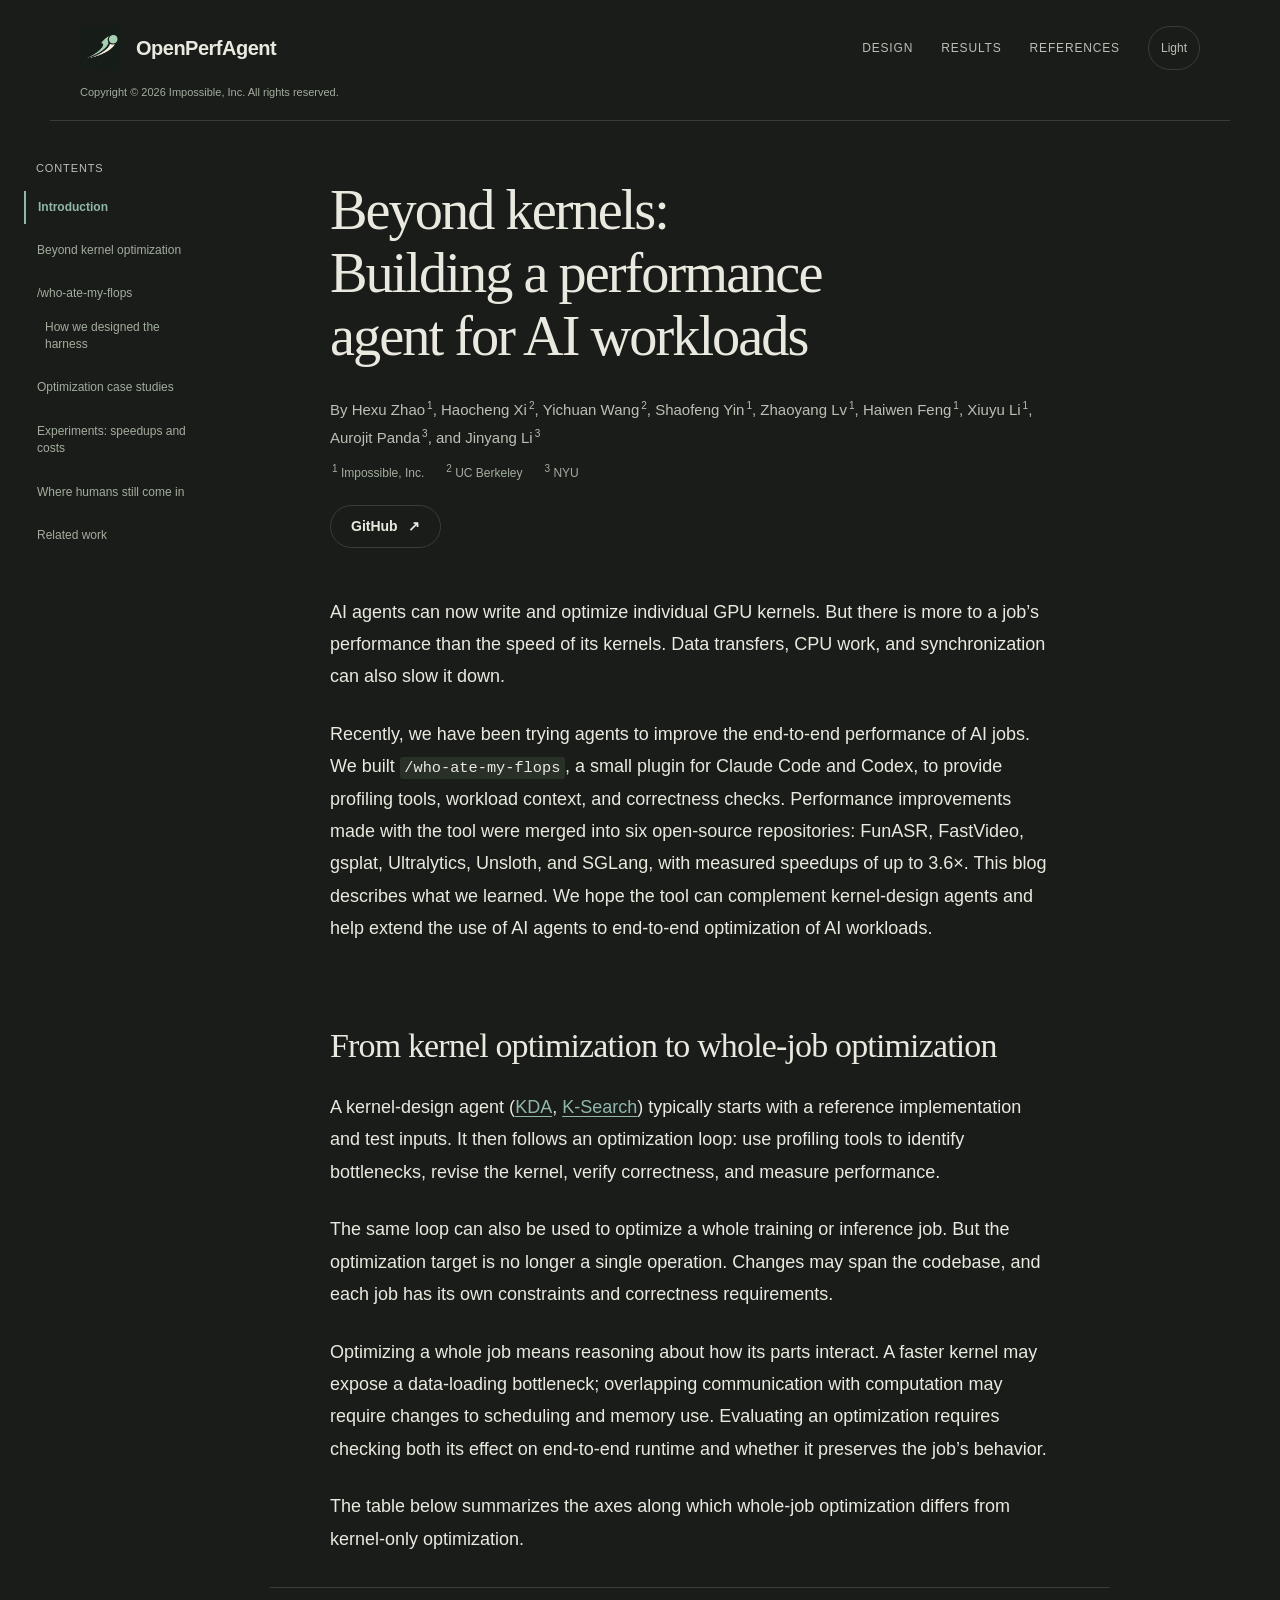
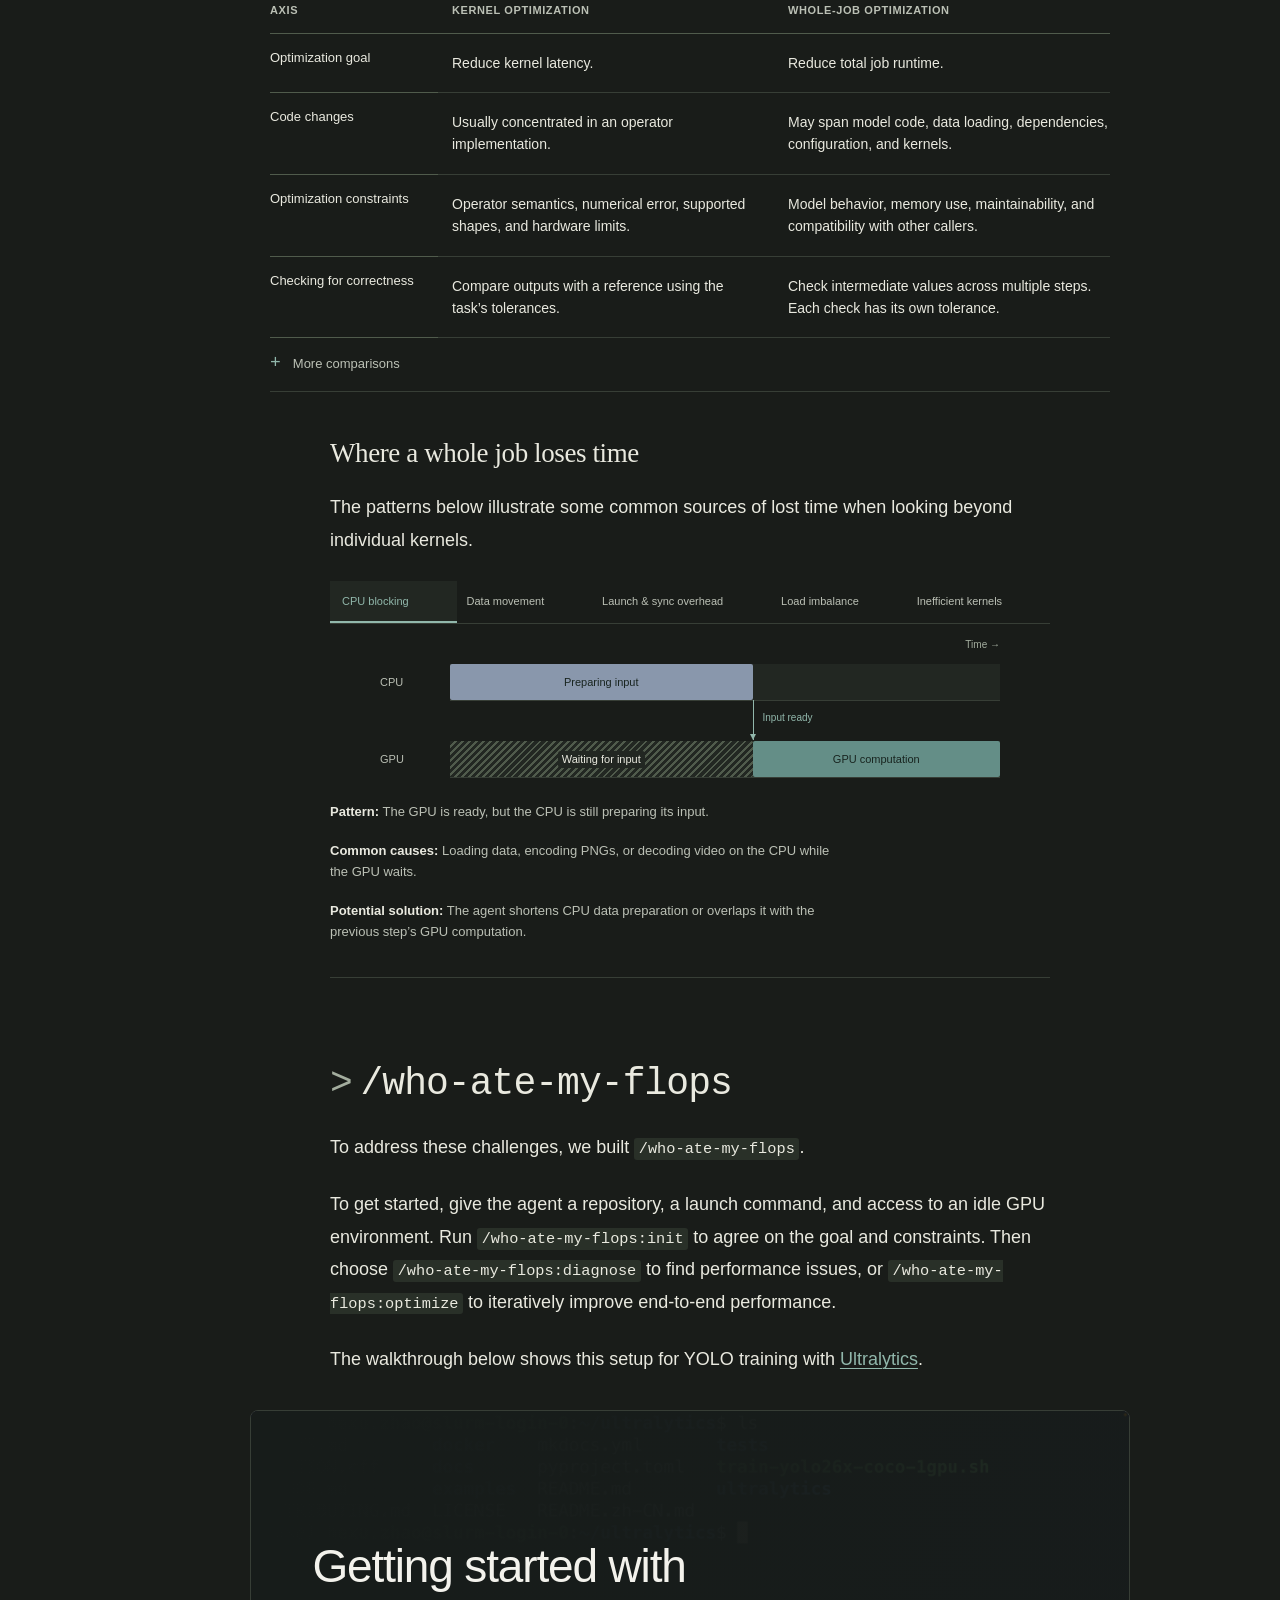
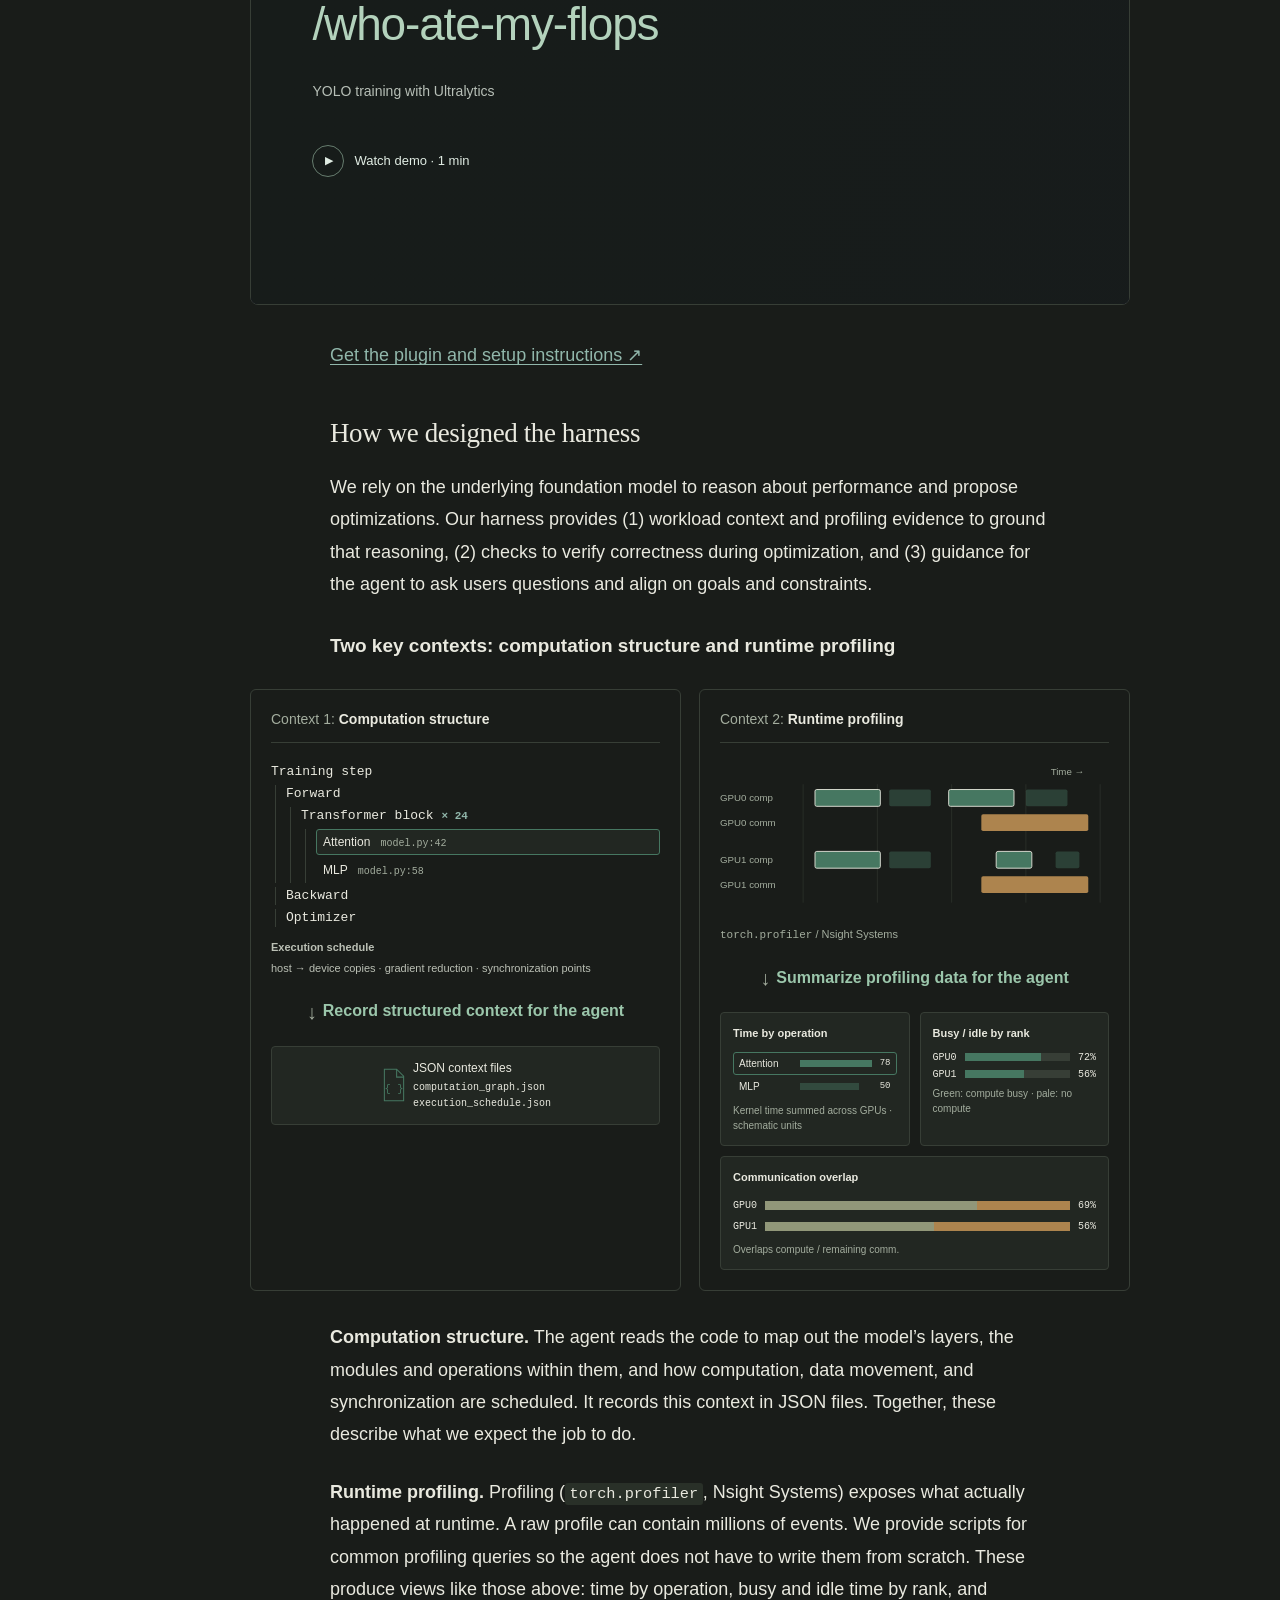
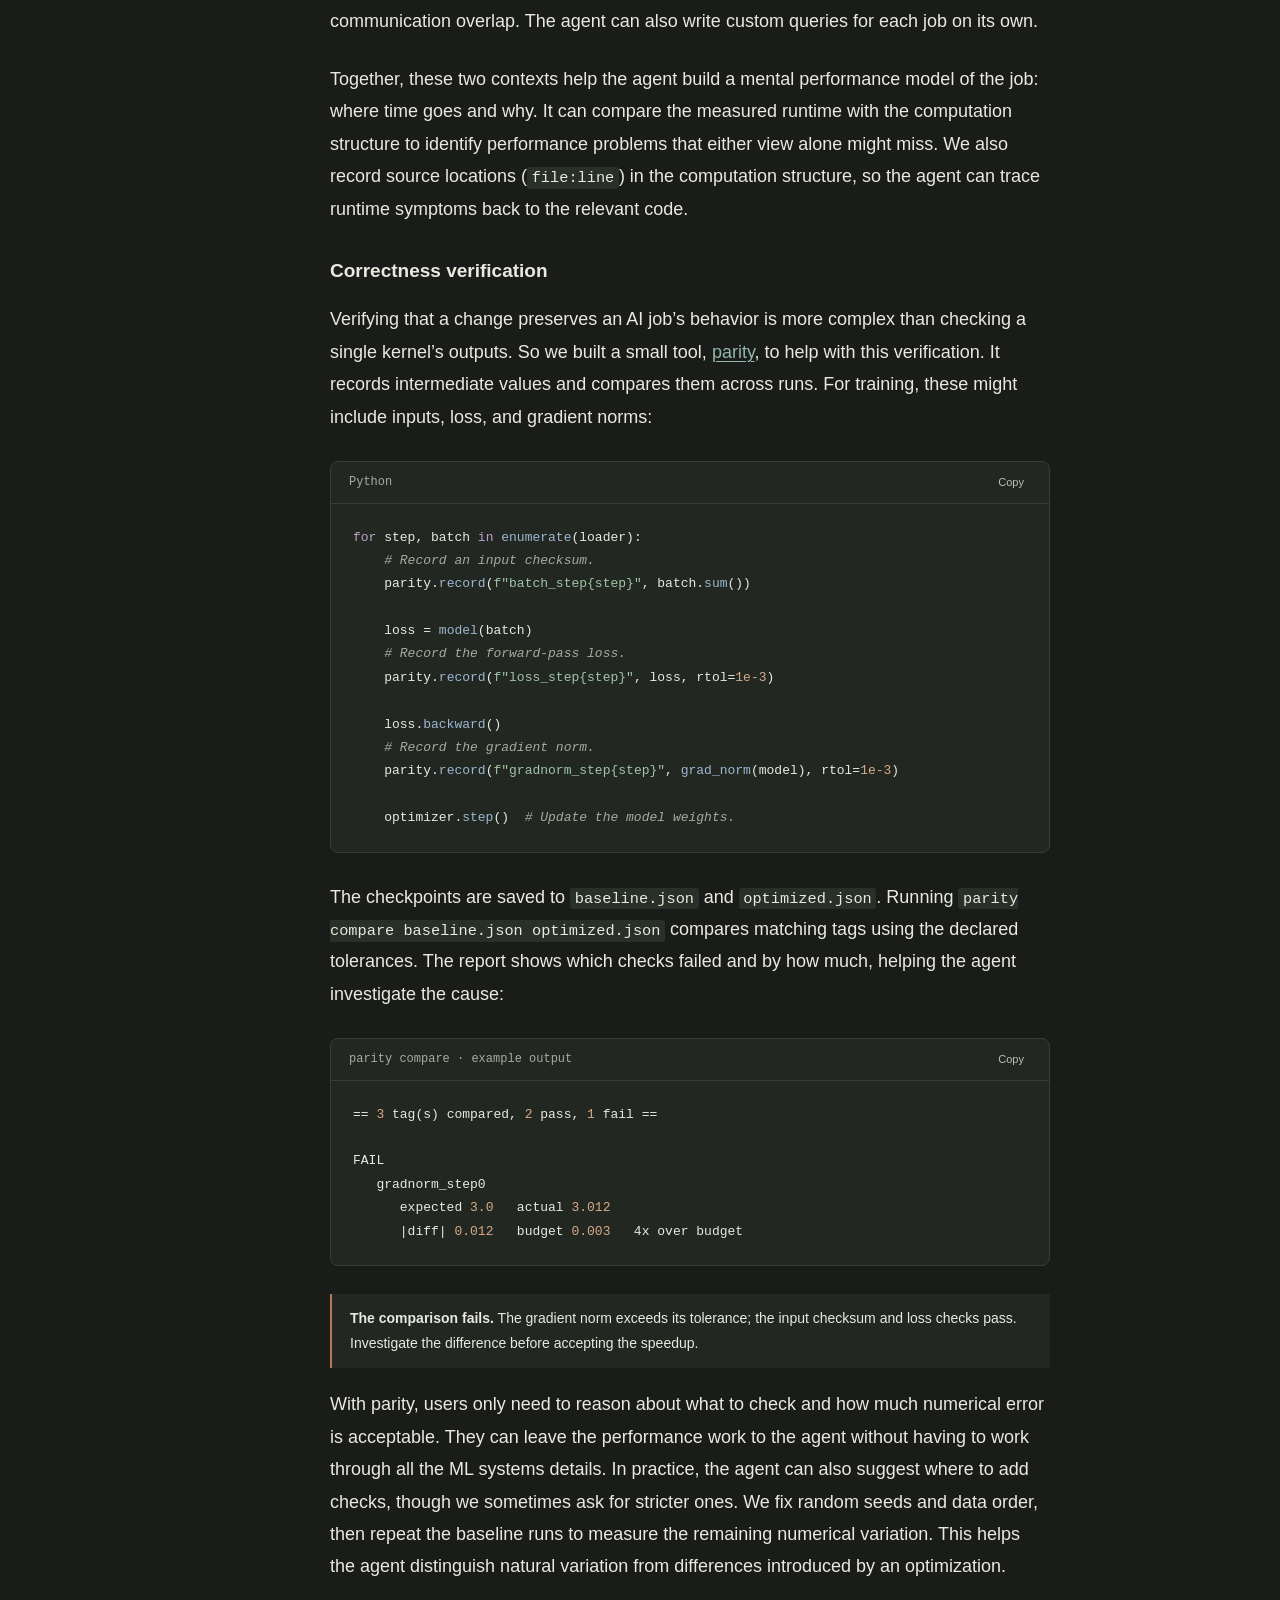
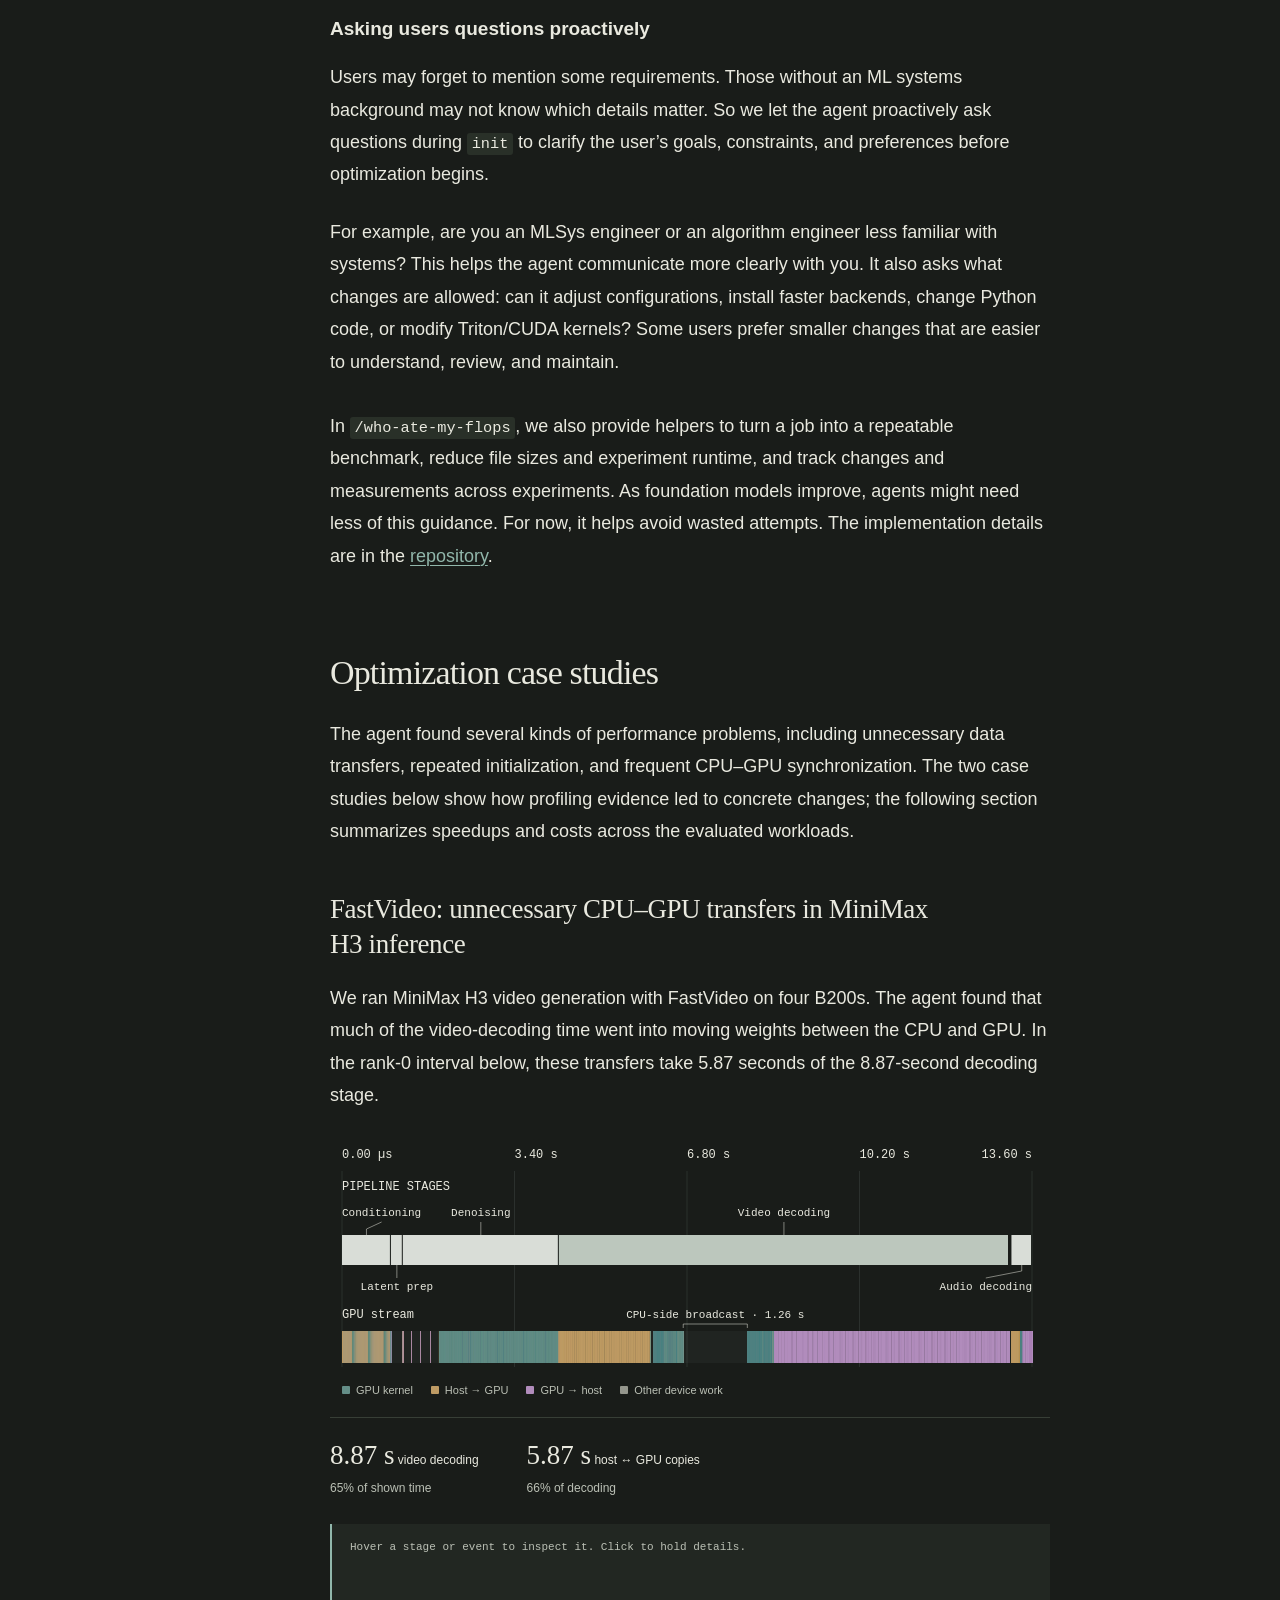
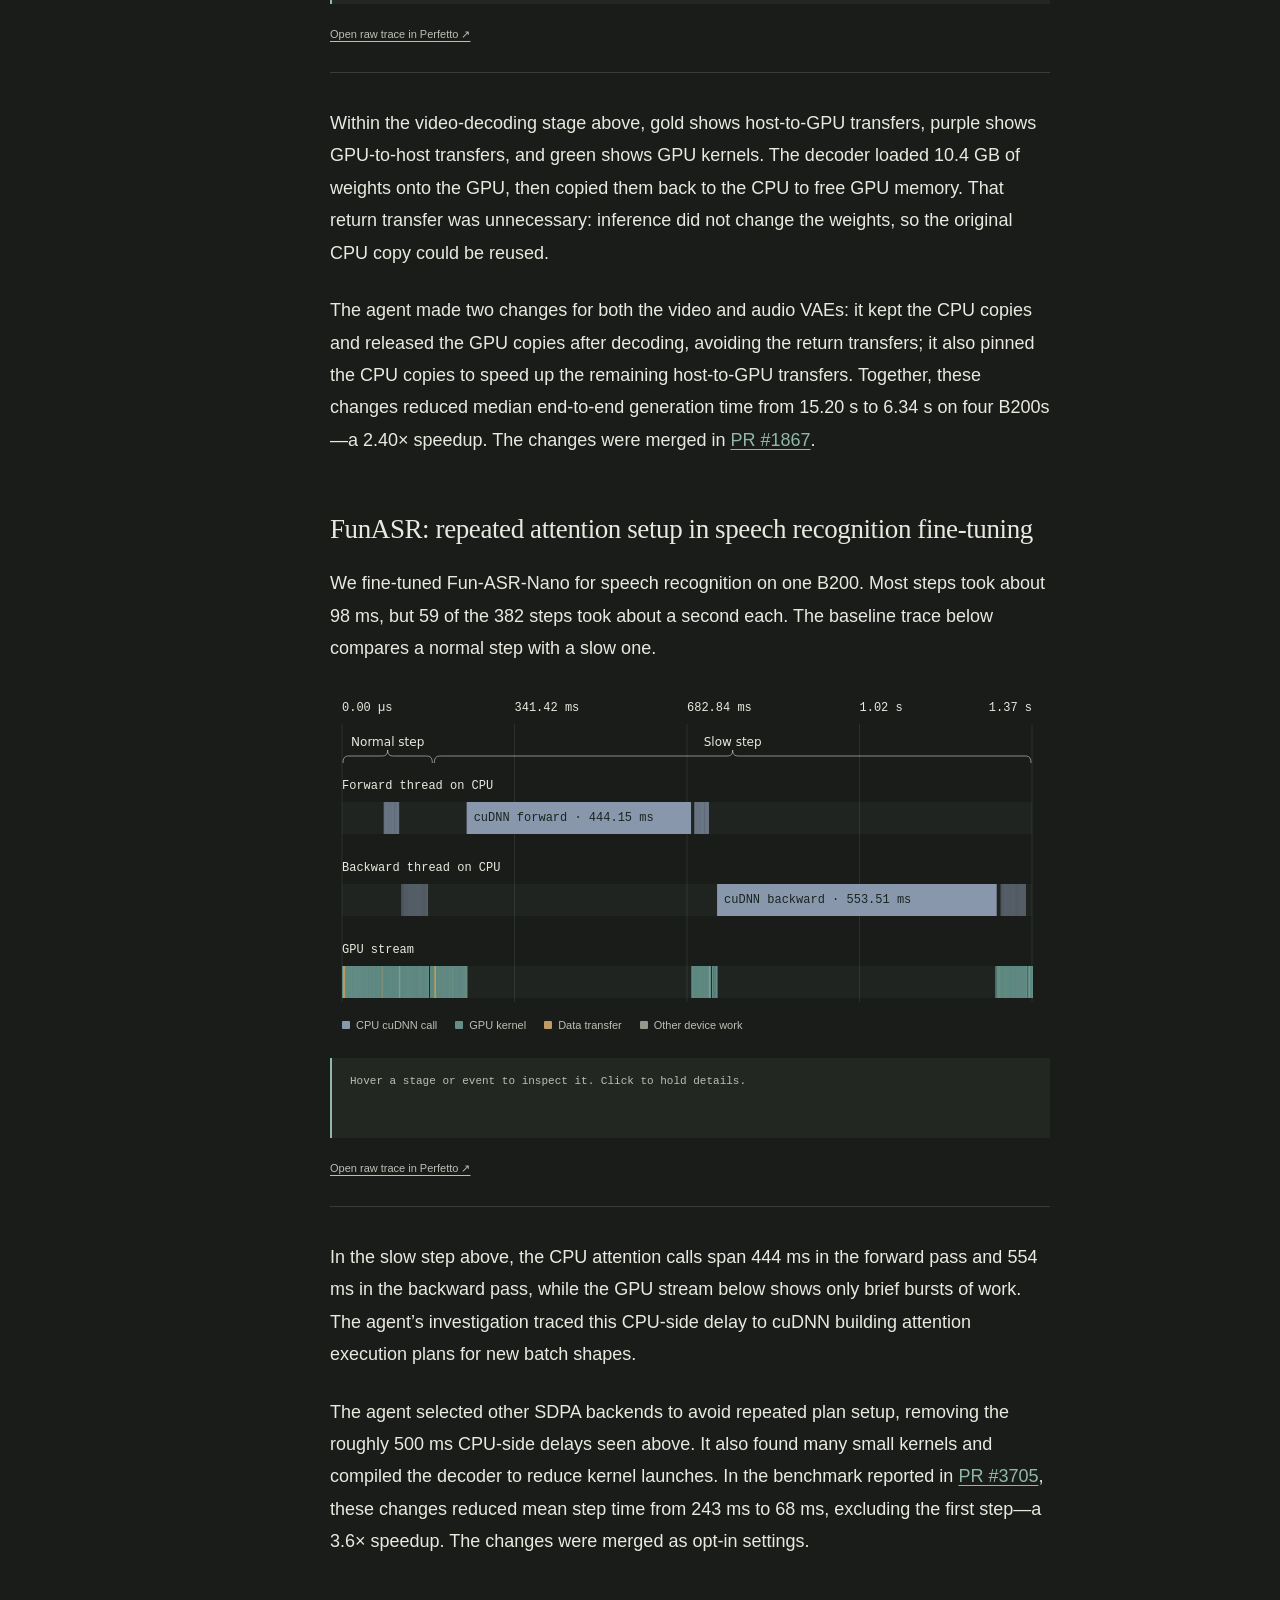
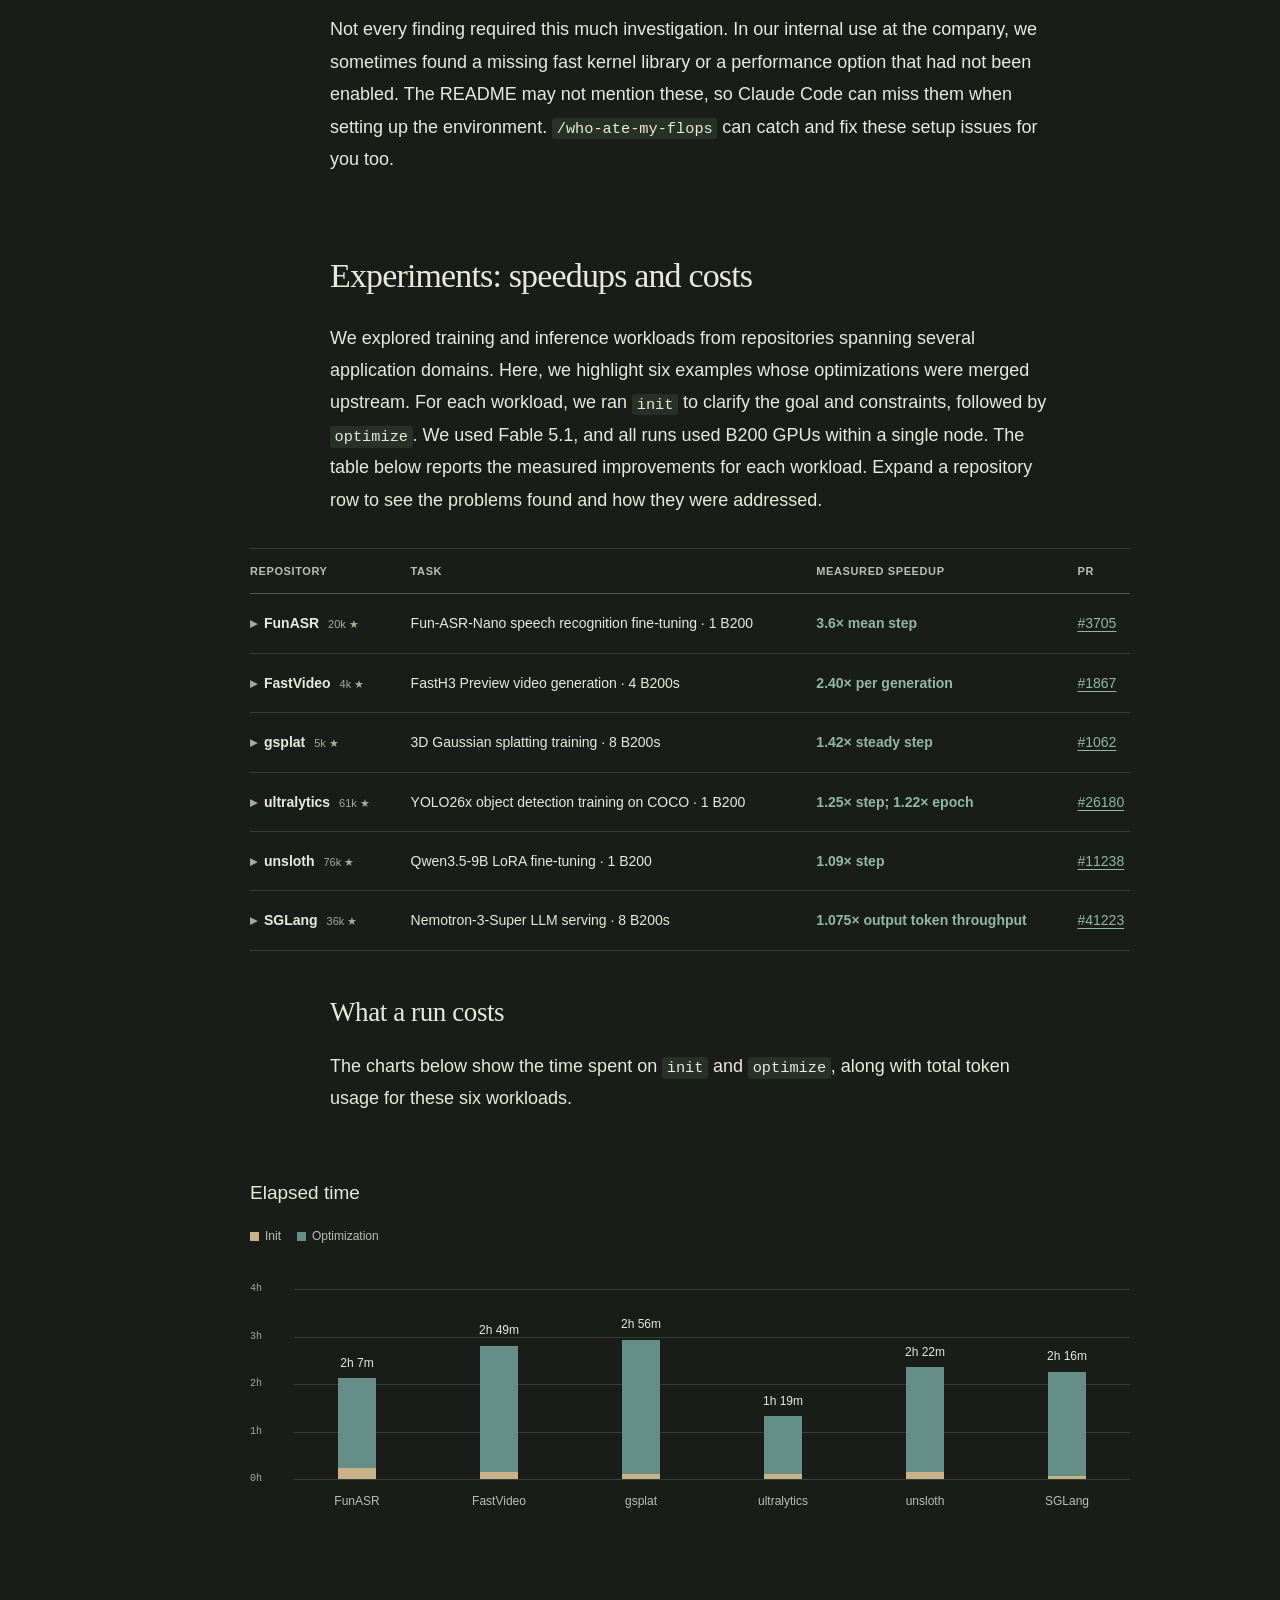
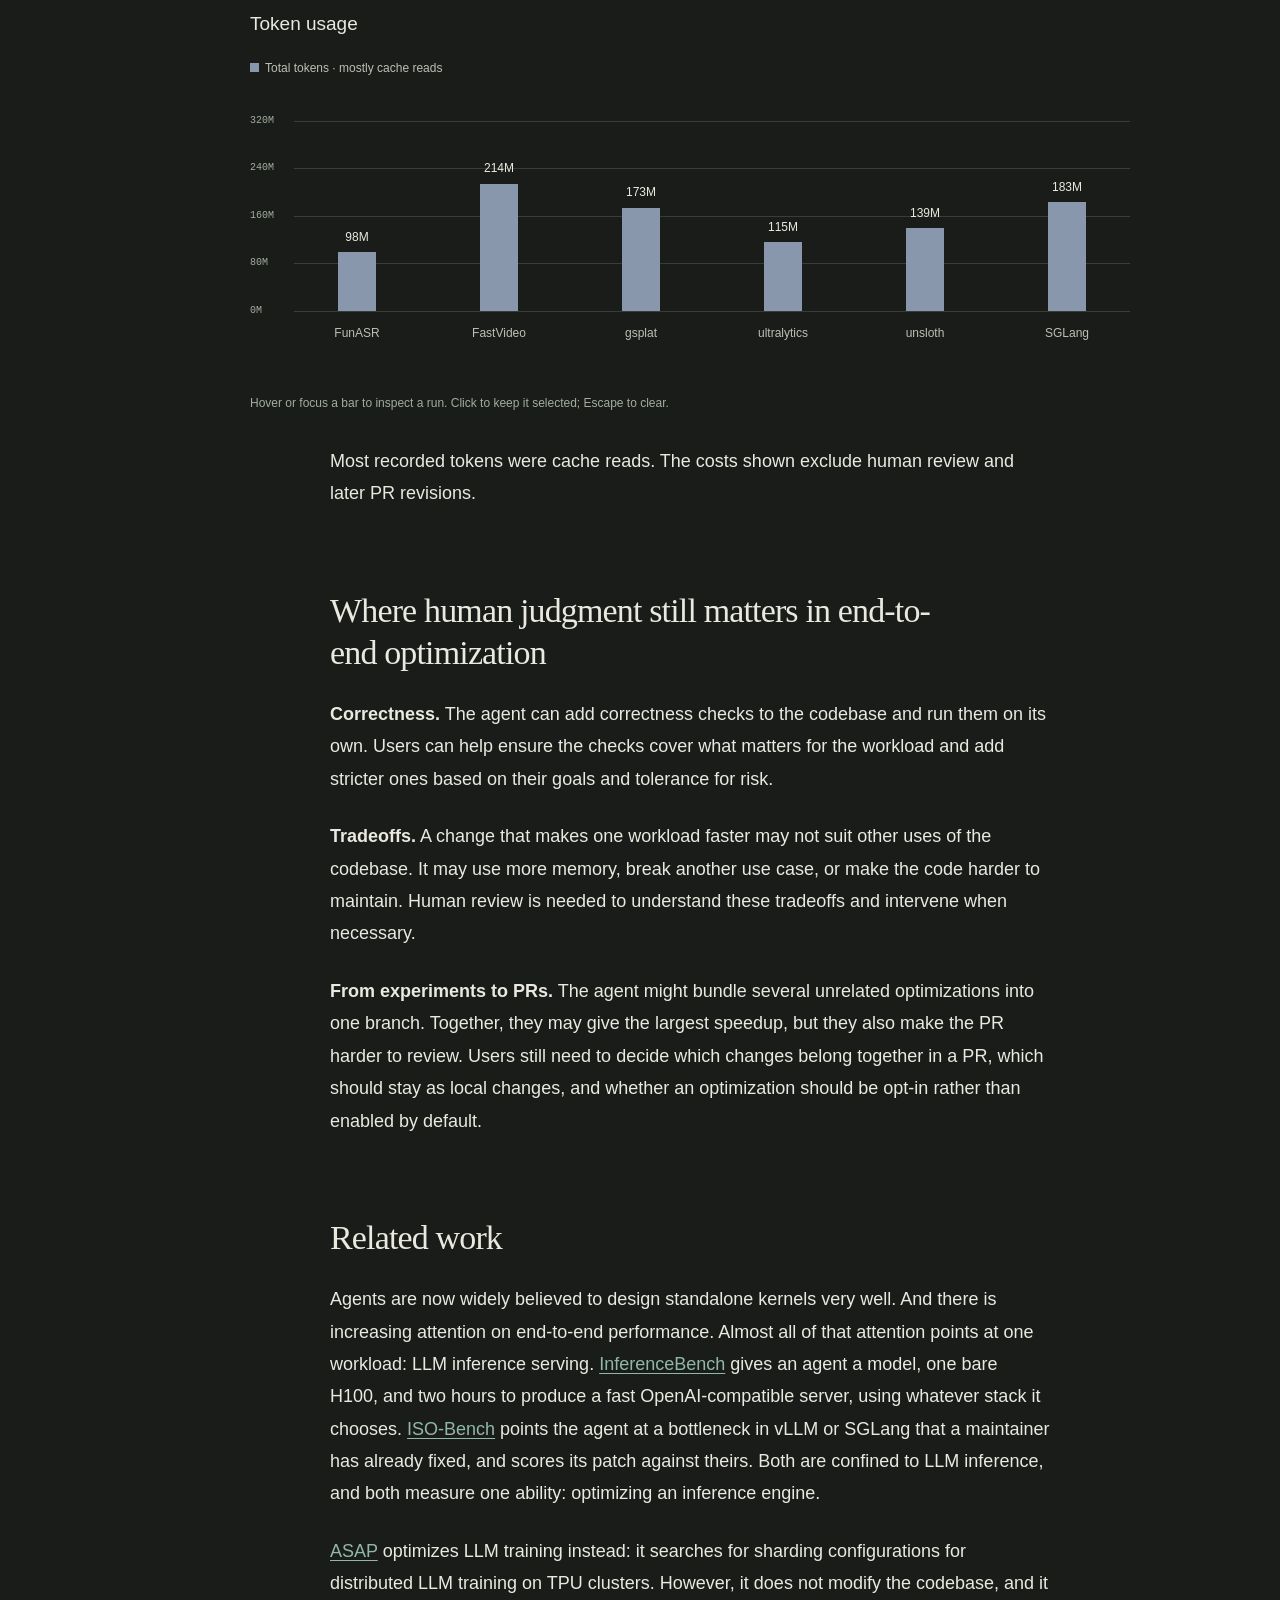
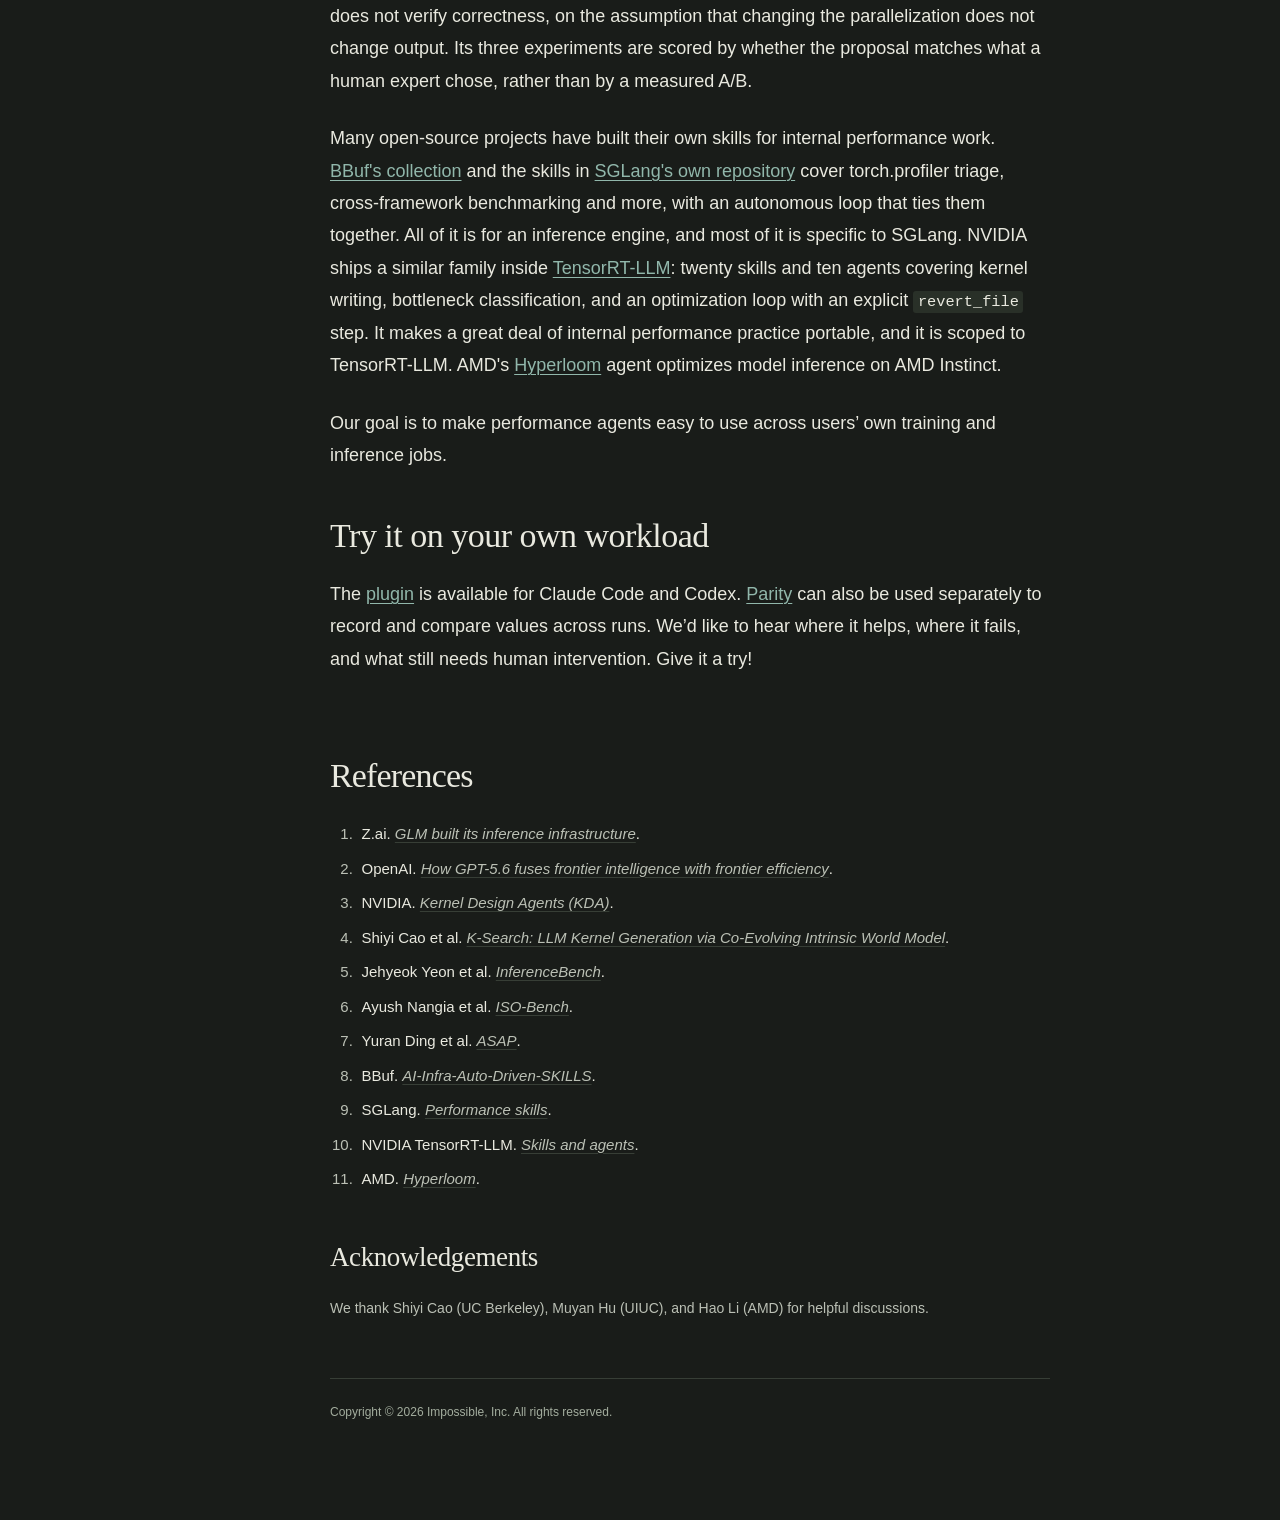
==== who-ate-my-flops/index.html @ 66cd5bf5 "Standardize performance pattern captions and clarify load imbalance diagram" ====
<!doctype html>
<html lang="en" data-theme="dark">
<head>
<meta charset="utf-8">
<script src="theme.js?v=1"></script>
<meta name="viewport" content="width=device-width, initial-scale=1">
<title>Beyond kernels: Building a performance agent for AI workloads</title>
<link rel="stylesheet" href="trace-embed/perfetto-figures.css">
<script type="module" src="trace-embed/restructured-figures.js?v=14"></script>
<link rel="stylesheet" href="editorial.css?v=20260918-issue-context">
<link rel="stylesheet" href="interactions.css?v=19">
<link rel="stylesheet" href="trace-palette.css?v=1">
<script defer src="restructured-costs.js?v=3"></script>
<script defer src="code-blocks.js?v=2"></script>
<script defer src="step-scenarios.js?v=47"></script>
<link rel="stylesheet" href="restructured.css?v=1">
<link rel="stylesheet" href="compact-comparison.css?v=2">
<link rel="stylesheet" href="mlsys-headings.css?v=31">
<link rel="stylesheet" href="context-map.css?v=27">
<script defer src="context-map.js?v=7"></script>
<link rel="stylesheet" href="article-toc.css?v=1">
<script defer src="walkthrough-video.js?v=1"></script>
<link rel="stylesheet" href="experiment-details.css?v=1">
<link rel="stylesheet" href="article-layout.css?v=1">
<link rel="stylesheet" href="article-brand.css?v=2">
<link rel="stylesheet" href="theme.css?v=1">
<link rel="stylesheet" href="mobile-reading.css?v=5">
</head>
<body class="mlsys-draft">
<header class="site-header" id="top">
<div class="brand-bar"><a class="brand" href="https://github.com/OpenPerfAgent"><img src="comet.png" width="44" height="44" alt=""><span>OpenPerfAgent</span></a>
<nav class="top-links" aria-label="Main navigation"><a href="#under-the-hood">Design</a><a href="#results-and-cost">Results</a><a href="#references">References</a><button id="theme-toggle" class="theme-toggle" type="button" aria-label="Switch to light theme">Light</button></nav></div>
<p class="opening-copyright">Copyright © 2026 Impossible, Inc. All rights reserved.</p>
</header>
<nav class="article-nav" aria-label="Article contents"><details id="contents"><summary>Contents</summary><ul></ul></details></nav>
<main>
<h1 class="title">Beyond kernels: Building a performance agent for AI workloads</h1>

<div class="article-authorship">
<p class="authors">By <a href="https://tarzanzhao.github.io/" title="Hexu Zhao · Impossible, Inc.">Hexu Zhao<sup>1</sup></a>, <a href="https://haochengxi.github.io/" title="Haocheng Xi · UC Berkeley">Haocheng Xi<sup>2</sup></a>, <a href="https://yichuan-w.github.io/" title="Yichuan Wang · UC Berkeley">Yichuan Wang<sup>2</sup></a>, <a href="https://fugtemypt123.github.io/" title="Shaofeng Yin · Impossible, Inc.">Shaofeng Yin<sup>1</sup></a>, <a href="https://lvzhaoyang.github.io/" title="Zhaoyang Lv · Impossible, Inc.">Zhaoyang Lv<sup>1</sup></a>, <a href="https://havenfeng.github.io/" title="Haiwen Feng · Impossible, Inc.">Haiwen Feng<sup>1</sup></a>, <a href="https://xiuyuli.com/" title="Xiuyu Li · Impossible, Inc.">Xiuyu Li<sup>1</sup></a>, <a href="https://cs.nyu.edu/~apanda/" title="Aurojit Panda · NYU">Aurojit Panda<sup>3</sup></a>, and <a href="https://jinyangli.github.io/" title="Jinyang Li · NYU">Jinyang Li<sup>3</sup></a></p>
<p class="affiliations"><span><sup>1</sup> Impossible, Inc.</span><span><sup>2</sup> UC Berkeley</span><span><sup>3</sup> NYU</span></p>
</div>
<div class="hero-actions"><a href="https://github.com/OpenPerfAgent/who-ate-my-flops">GitHub <span aria-hidden="true">↗</span></a></div>

<p>AI agents can now write and optimize individual GPU kernels. But there is more to a job’s performance than the speed of its kernels. Data transfers, CPU work, and synchronization can also slow it down.</p>
<p>Recently, we have been trying agents to improve the end-to-end performance of AI jobs. We built <code>/who-ate-my-flops</code>, a small plugin for Claude Code and Codex, to provide profiling tools, workload context, and correctness checks. Performance improvements made with the tool were merged into six open-source repositories: FunASR, FastVideo, gsplat, Ultralytics, Unsloth, and SGLang, with measured speedups of up to 3.6×. This blog describes what we learned. We hope the tool can complement kernel-design agents and help extend the use of AI agents to end-to-end optimization of AI workloads.</p>

<h2 id="kernel-to-job-background">From kernel optimization to whole-job optimization</h2>
<p>A kernel-design agent (<a href="https://github.com/NVlabs/kda">KDA</a>, <a href="https://arxiv.org/abs/2602.19128">K-Search</a>) typically starts with a reference implementation and test inputs. It then follows an optimization loop: use profiling tools to identify bottlenecks, revise the kernel, verify correctness, and measure performance.</p>
<p>The same loop can also be used to optimize a whole training or inference job. But the optimization target is no longer a single operation. Changes may span the codebase, and each job has its own constraints and correctness requirements.</p>
<p>Optimizing a whole job means reasoning about how its parts interact. A faster kernel may expose a data-loading bottleneck; overlapping communication with computation may require changes to scheduling and memory use. Evaluating an optimization requires checking both its effect on end-to-end runtime and whether it preserves the job’s behavior.</p>

<p>The table below summarizes the axes along which whole-job optimization differs from kernel-only optimization.</p>

<section id="compact-comparison" aria-label="Kernel and whole-job optimization comparison">
<table id="core-differences">
<thead><tr><th scope="col">Axis</th><th scope="col">Kernel optimization</th><th scope="col">Whole-job optimization</th></tr></thead>
<tbody>
<tr><th scope="row">Optimization goal</th><td>Reduce kernel latency.</td><td>Reduce total job runtime.</td></tr>
<tr><th scope="row">Code changes</th><td>Usually concentrated in an operator implementation.</td><td>May span model code, data loading, dependencies, configuration, and kernels.</td></tr>
<tr><th scope="row">Optimization constraints</th><td>Operator semantics, numerical error, supported shapes, and hardware limits.</td><td>Model behavior, memory use, maintainability, and compatibility with other callers.</td></tr>
<tr><th scope="row">Checking for correctness</th><td>Compare outputs with a reference using the task’s tolerances.</td><td>Check intermediate values across multiple steps. Each check has its own tolerance.</td></tr>
</tbody></table>
<details class="comparison-extra">
<summary>More comparisons</summary>
<table id="comparison-practical-details">
<thead><tr><th scope="col">Axis</th><th scope="col">Kernel optimization</th><th scope="col">Whole-job optimization</th></tr></thead>
<tbody>
<tr><th scope="row">Inputs</th><td>Reference implementation, test inputs, target GPU.</td><td>Repository, launch command, data, hardware, and task constraints.</td></tr>
<tr><th scope="row">Profiling</th><td><a href="https://developer.nvidia.com/nsight-compute">Nsight Compute</a>: kernel details and hardware counters.</td><td><a href="https://developer.nvidia.com/nsight-systems">Nsight Systems</a> or <code>torch.profiler</code>: CPU–GPU timelines, transfers, and synchronization.</td></tr>
<tr><th scope="row">Hardware resources</th><td>Often an isolated benchmark on one GPU.</td><td>CPU work, host memory, data, and one or more GPUs.</td></tr>
<tr><th scope="row">Feedback to agent</th><td>Often a short, repeatable microbenchmark.</td><td>May require initialization, compilation, and multiple steps before a change can be evaluated.</td></tr>
</tbody></table>
</details>
</section>

<h3 id="common-performance-patterns">Where a whole job loses time</h3>
<p>The patterns below illustrate some common sources of lost time when looking beyond individual kernels.</p>
<figure class="step-wallclock compact-patterns" id="step-wallclock">
<div id="step-scenarios"></div>
<noscript><p>The agent investigates CPU work blocking the GPU, exposed data movement, small operations and synchronization, uneven work across ranks, and inefficient backends or fallbacks. Enable JavaScript to explore these patterns.</p></noscript>
</figure>

<h2 id="using-the-tool"><span class="command-prompt" aria-hidden="true">&gt;</span> <code>/who-ate-my-flops</code></h2>
<p>To address these challenges, we built <code>/who-ate-my-flops</code>.</p>
<p>To get started, give the agent a repository, a launch command, and access to an idle GPU environment. Run <code>/who-ate-my-flops:init</code> to agree on the goal and constraints. Then choose <code>/who-ate-my-flops:diagnose</code> to find performance issues, or <code>/who-ate-my-flops:optimize</code> to iteratively improve end-to-end performance.</p>
<!-- Input/output diagram retained for possible reuse.
<figure>
<svg viewBox="0 0 700 200" role="img" aria-label="Repository, launch command and hardware go into the agent, which returns findings and a reviewable change">
  <defs>
    <marker id="ah" viewBox="0 0 10 10" refX="9" refY="5" markerWidth="7" markerHeight="7" orient="auto-start-reverse">
      <path d="M 0 1 L 9 5 L 0 9 z" fill="var(--ink-3)"/>
    </marker>
  </defs>

  <rect class="dg-box" x="4"  y="10"  width="176" height="44" rx="7"/>
  <text class="dg-t" x="92" y="37" text-anchor="middle">repository</text>

  <rect class="dg-box" x="4"  y="78"  width="176" height="44" rx="7"/>
  <text class="dg-t" x="92" y="105" text-anchor="middle">launch command</text>

  <rect class="dg-box" x="4"  y="146" width="176" height="44" rx="7"/>
  <text class="dg-t" x="92" y="173" text-anchor="middle">hardware</text>

  <path class="dg-line" marker-end="url(#ah)" d="M 180 32  C 248 32, 252 84, 314 84"/>
  <path class="dg-line" marker-end="url(#ah)" d="M 180 100 L 314 100"/>
  <path class="dg-line" marker-end="url(#ah)" d="M 180 168 C 248 168, 252 116, 314 116"/>

  <rect class="dg-agent" x="320" y="66" width="122" height="68" rx="8"/>
  <text class="dg-t" x="381" y="96"  text-anchor="middle" font-weight="600">agent</text>
  <text class="dg-s" x="381" y="115" text-anchor="middle">profile, check, measure</text>

  <path class="dg-line" marker-end="url(#ah)" d="M 442 100 L 508 100"/>

  <rect class="dg-out" x="514" y="56" width="182" height="88" rx="7"/>
  <text class="dg-t" x="605" y="81"  text-anchor="middle" font-weight="600">reviewable change</text>
  <line x1="530" y1="93" x2="680" y2="93" stroke="var(--rule)" stroke-width="1"/>
  <text class="dg-s" x="605" y="112" text-anchor="middle">code changes</text>
  <text class="dg-s" x="605" y="130" text-anchor="middle">system config changes</text>
</svg>
</figure>
-->
<p>The walkthrough below shows this setup for YOLO training with <a href="https://github.com/ultralytics/ultralytics">Ultralytics</a>.</p>
<figure class="video-option video-option--minimal" id="video-options">
<div class="video-option-shell" id="watch-demo">
<video controls playsinline preload="metadata" aria-label="Ultralytics plugin walkthrough" poster="agent-usage-videos/who-ate-my-flops-poster.png" src="agent-usage-videos/who-ate-my-flops-usage.mp4?v=28"></video>
<button type="button" class="walkthrough-cover" aria-label="Play: Getting started with who-ate-my-flops" hidden>
<span class="walkthrough-title">Getting started with<br><span>/who-ate-my-flops</span></span>
<span class="walkthrough-subtitle">YOLO training with Ultralytics</span>
<span class="walkthrough-play"><span aria-hidden="true">▶</span> Watch demo · 1 min</span>
</button>
</div>
</figure>
<p><a href="https://github.com/OpenPerfAgent/who-ate-my-flops">Get the plugin and setup instructions ↗</a></p>

<h3 id="under-the-hood">How we designed the harness</h3>
<p>We rely on the underlying foundation model to reason about performance and propose optimizations. Our harness provides (1) workload context and profiling evidence to ground that reasoning, (2) checks to verify correctness during optimization, and (3) guidance for the agent to ask users questions and align on goals and constraints.</p>
<h4>Two key contexts: computation structure and runtime profiling</h4>

<figure class="context-map" id="context-map" aria-label="Computation structure linked to runtime profiling and extracted views">
<div class="context-map-grid">
<section class="context-structure"><h5><span class="context-number">Context 1:</span> Computation structure</h5>
<div class="context-tree"><div>Training step</div><div class="tree-level">Forward<div class="tree-level">Transformer block <span class="repeat-count">× 24</span><div class="tree-level">
<button type="button" data-context-op="attention" aria-pressed="true">Attention <small>model.py:42</small></button>
<button type="button" data-context-op="mlp" aria-pressed="false">MLP <small>model.py:58</small></button>
</div></div></div><div class="tree-level">Backward</div><div class="tree-level">Optimizer</div></div>
<div class="context-schedule"><span>Execution schedule</span><p>host → device copies · gradient reduction · synchronization points</p></div>
<div class="context-json-output">
<div class="context-save-arrow">↓ <span>Record structured context for the agent</span></div>
<div class="context-json-file"><svg viewBox="0 0 32 38" aria-hidden="true"><path d="M5 1h14l8 8v28H5z M19 1v9h8"/><text x="16" y="27" text-anchor="middle">{ }</text></svg><div><strong>JSON context files</strong><code>computation_graph.json</code><code>execution_schedule.json</code></div></div>
</div>
</section>
<section class="context-runtime"><h5><span class="context-number">Context 2:</span> Runtime profiling</h5>
<div class="context-timeline-scroll" tabindex="0" role="region" aria-label="GPU timeline; scroll horizontally to view all events"><svg id="context-runtime-timeline" viewBox="0 0 440 164" role="group" aria-label="Illustrative compute and communication timelines for GPU0 and GPU1. Select Attention or MLP events."></svg></div>
<p class="context-profile-source"><code>torch.profiler</code> / Nsight Systems</p>
<div class="context-save-arrow context-views-heading">↓ <span>Summarize profiling data for the agent</span></div>
<div class="context-views">
<div class="context-view"><h6>Time by operation</h6><button type="button" data-context-op="attention" aria-pressed="true"><span>Attention</span><i style="--bar:84%"></i></button><button type="button" data-context-op="mlp" aria-pressed="false"><span>MLP</span><i style="--bar:52%"></i></button><small>Cumulative kernel time</small></div>
<div class="context-view"><h6>Busy / idle by rank</h6><div class="rank-line"><span>r0</span><i style="--busy:75%"></i></div><div class="rank-line"><span>r1</span><i style="--busy:50%"></i></div><small>Green: busy · pale: idle</small></div>
<div class="context-view context-overlap-view" tabindex="0" aria-label="Communication overlap: highlight communication and overlapping GPU kernels"><h6>Communication overlap</h6><div class="overlap-strip"><i></i><b></b></div><small>Overlaps compute / remaining</small></div>
</div>
</section></div>
</figure>
<div class="context-revision">
<p><strong>Computation structure.</strong> The agent reads the code to map out the model’s layers, the modules and operations within them, and how computation, data movement, and synchronization are scheduled. It records this context in JSON files. Together, these describe what we expect the job to do.</p>
<p><strong>Runtime profiling.</strong> Profiling (<code>torch.profiler</code>, Nsight Systems) exposes what actually happened at runtime. A raw profile can contain millions of events. We provide scripts for common profiling queries so the agent does not have to write them from scratch. These produce views like those above: time by operation, busy and idle time by rank, and communication overlap. The agent can also write custom queries for each job on its own.</p>
<p>Together, these two contexts help the agent build a mental performance model of the job: where time goes and why. It can compare the measured runtime with the computation structure to identify performance problems that either view alone might miss. We also record source locations (<code>file:line</code>) in the computation structure, so the agent can trace runtime symptoms back to the relevant code.</p>
</div>

<h4 id="checking-results">Correctness verification</h4>
<p>Verifying that a change preserves an AI job’s behavior is more complex than checking a single kernel’s outputs. So we built a small tool, <a href="https://github.com/OpenPerfAgent/parity">parity</a>, to help with this verification. It records intermediate values and compares them across runs. For training, these might include inputs, loss, and gradient norms:</p>

<pre data-language="python"><code>for step, batch in enumerate(loader):
    # Record an input checksum.
    parity.record(f&quot;batch_step{step}&quot;, batch.sum())

    loss = model(batch)
    # Record the forward-pass loss.
    parity.record(f&quot;loss_step{step}&quot;, loss, rtol=1e-3)

    loss.backward()
    # Record the gradient norm.
    parity.record(f&quot;gradnorm_step{step}&quot;, grad_norm(model), rtol=1e-3)

    optimizer.step()  # Update the model weights.</code></pre>

<p>The checkpoints are saved to <code>baseline.json</code> and <code>optimized.json</code>. Running <code>parity compare baseline.json optimized.json</code> compares matching tags using the declared tolerances. The report shows which checks failed and by how much, helping the agent investigate the cause:</p>
<figure class="parity-evidence" id="correctness-demo">
<pre data-language="output" data-label="parity compare · example output"><code>== 3 tag(s) compared, 2 pass, 1 fail ==

FAIL
   gradnorm_step0
      expected 3.0   actual 3.012
      |diff| 0.012   budget 0.003   4x over budget</code></pre>
<p class="parity-verdict"><strong>The comparison fails.</strong> The gradient norm exceeds its tolerance; the input checksum and loss checks pass. Investigate the difference before accepting the speedup.</p>


</figure>

<p>With parity, users only need to reason about what to check and how much numerical error is acceptable. They can leave the performance work to the agent without having to work through all the ML systems details. In practice, the agent can also suggest where to add checks, though we sometimes ask for stricter ones. We fix random seeds and data order, then repeat the baseline runs to measure the remaining numerical variation. This helps the agent distinguish natural variation from differences introduced by an optimization.</p>

<h4>Asking users questions proactively</h4>
<p>Users may forget to mention some requirements. Those without an ML systems background may not know which details matter. So we let the agent proactively ask questions during <code>init</code> to clarify the user’s goals, constraints, and preferences before optimization begins.</p>
<p>For example, are you an MLSys engineer or an algorithm engineer less familiar with systems? This helps the agent communicate more clearly with you. It also asks what changes are allowed: can it adjust configurations, install faster backends, change Python code, or modify Triton/CUDA kernels? Some users prefer smaller changes that are easier to understand, review, and maintain.</p>

<p class="tool-support-note">In <code>/who-ate-my-flops</code>, we also provide helpers to turn a job into a repeatable benchmark, reduce file sizes and experiment runtime, and track changes and measurements across experiments. As foundation models improve, agents might need less of this guidance. For now, it helps avoid wasted attempts. The implementation details are in the <a href="https://github.com/OpenPerfAgent/who-ate-my-flops">repository</a>.</p>

<h2 id="finding-waste">Optimization case studies</h2>
<p>The agent found several kinds of performance problems, including unnecessary data transfers, repeated initialization, and frequent CPU–GPU synchronization. The two case studies below show how profiling evidence led to concrete changes; the following section summarizes speedups and costs across the evaluated workloads.</p>
<div class="case">
<h3 id="fastvideo-example">FastVideo: unnecessary CPU–GPU transfers in MiniMax H3 inference</h3>
<p>We ran MiniMax H3 video generation with FastVideo on four B200s. The agent found that much of the video-decoding time went into moving weights between the CPU and GPU. In the rank-0 interval below, these transfers take 5.87 seconds of the 8.87-second decoding stage.</p>
<section id="fastvideo-trace" data-trace-case="fastvideo" aria-label="Interactive FastVideo profiling trace">
<p>Interactive trace: GPU stream, VAE decoding stage.</p>
<noscript><img src="figures/fastvideo-pageable-copy.png" alt="One pageable copy: 67,108,864 bytes in 30.83 milliseconds."><p>Enable JavaScript to explore the trace. <a href="https://drive.google.com/file/d/1Or8Hyhtp5kLCmcySGfgnAh1J7u419aBe/view">Download the original trace</a>.</p></noscript>
</section>

<p>Within the video-decoding stage above, gold shows host-to-GPU transfers, purple shows GPU-to-host transfers, and green shows GPU kernels. The decoder loaded 10.4 GB of weights onto the GPU, then copied them back to the CPU to free GPU memory. That return transfer was unnecessary: inference did not change the weights, so the original CPU copy could be reused.</p>
<p>The agent made two changes for both the video and audio VAEs: it kept the CPU copies and released the GPU copies after decoding, avoiding the return transfers; it also pinned the CPU copies to speed up the remaining host-to-GPU transfers. Together, these changes reduced median end-to-end generation time from 15.20 s to 6.34 s on four B200s—a 2.40× speedup. The changes were merged in <a href="https://github.com/hao-ai-lab/FastVideo/pull/1867">PR #1867</a>.</p>

</div>

<div class="case">
<h3 id="funasr-example">FunASR: repeated attention setup in speech recognition fine-tuning</h3>

<p>We fine-tuned Fun-ASR-Nano for speech recognition on one B200. Most steps took about 98 ms, but 59 of the 382 steps took about a second each. The baseline trace below compares a normal step with a slow one.</p>

<section id="funasr-trace" data-trace-case="funasr" aria-label="Interactive FunASR profiling trace">
<p>Interactive trace: forward thread on CPU, backward thread on CPU and GPU stream.</p>
<noscript><img src="figures/funasr-slow-step.png" alt="CPU and GPU timeline of consecutive normal and slow steps."><p>Enable JavaScript to explore the trace. <a href="https://drive.google.com/file/d/1-iYephBIEGfgrbaugJdMKJHsxvJXYAht/view">Download the original trace</a>.</p></noscript>
</section>

<p>In the slow step above, the CPU attention calls span 444 ms in the forward pass and 554 ms in the backward pass, while the GPU stream below shows only brief bursts of work. The agent’s investigation traced this CPU-side delay to cuDNN building attention execution plans for new batch shapes.</p>
<p>The agent selected other SDPA backends to avoid repeated plan setup, removing the roughly 500 ms CPU-side delays seen above. It also found many small kernels and compiled the decoder to reduce kernel launches. In the benchmark reported in <a href="https://github.com/modelscope/FunASR/pull/3705">PR #3705</a>, these changes reduced mean step time from 243 ms to 68 ms, excluding the first step—a 3.6× speedup. The changes were merged as opt-in settings.</p>

</div>







<p>Not every finding required this much investigation. In our internal use at the company, we sometimes found a missing fast kernel library or a performance option that had not been enabled. The README may not mention these, so Claude Code can miss them when setting up the environment. <code>/who-ate-my-flops</code> can catch and fix these setup issues for you too.</p>



<h2 id="results-and-cost">Experiments: speedups and costs</h2>
<p>We explored training and inference workloads from repositories spanning several application domains. Here, we highlight six examples whose optimizations were merged upstream. For each workload, we ran <code>init</code> to clarify the goal and constraints, followed by <code>optimize</code>. We used Fable 5.1, and all runs used B200 GPUs within a single node. The table below reports the measured improvements for each workload. Expand a repository row to see the problems found and how they were addressed.</p>
<table id="optimization-results"><thead><tr><th>Repository</th><th>Task</th><th>Measured speedup</th><th>PR</th></tr></thead><tbody>
<tr><td><a href="https://github.com/modelscope/FunASR">FunASR</a> <span class="repo-stars" title="20,458 stars; GitHub stars checked September 21, 2026">20k ★</span></td><td>Fun-ASR-Nano speech recognition fine-tuning · 1 B200</td><td>3.6× mean step</td><td><a href="https://github.com/modelscope/FunASR/pull/3705">#3705</a></td></tr>
<tr><td><a href="https://github.com/hao-ai-lab/FastVideo">FastVideo</a> <span class="repo-stars" title="4,494 stars; GitHub stars checked September 21, 2026">4k ★</span></td><td>FastH3 Preview video generation · 4 B200s</td><td>2.40× per generation</td><td><a href="https://github.com/hao-ai-lab/FastVideo/pull/1867">#1867</a></td></tr>
<tr><td><a href="https://github.com/nerfstudio-project/gsplat">gsplat</a> <span class="repo-stars" title="5,708 stars; GitHub stars checked September 21, 2026">5k ★</span></td><td>3D Gaussian splatting training · 8 B200s</td><td>1.42× steady step</td><td><a href="https://github.com/nerfstudio-project/gsplat/pull/1062">#1062</a></td></tr>
<tr><td><a href="https://github.com/ultralytics/ultralytics">ultralytics</a> <span class="repo-stars" title="61,867 stars; GitHub stars checked September 21, 2026">61k ★</span></td><td>YOLO26x object detection training on COCO · 1 B200</td><td>1.25× step; 1.22× epoch</td><td><a href="https://github.com/ultralytics/ultralytics/pull/26180">#26180</a></td></tr>
<tr><td><a href="https://github.com/unslothai/unsloth">unsloth</a> <span class="repo-stars" title="76,535 stars; GitHub stars checked September 21, 2026">76k ★</span></td><td>Qwen3.5-9B LoRA fine-tuning · 1 B200</td><td>1.09× step</td><td><a href="https://github.com/unslothai/unsloth/pull/11238">#11238</a></td></tr>
<tr><td><a href="https://github.com/sgl-project/sglang">SGLang</a> <span class="repo-stars" title="36,499 stars; GitHub stars checked September 27, 2026">36k ★</span></td><td>Nemotron-3-Super LLM serving · 8 B200s</td><td>1.075× output token throughput</td><td><a href="https://github.com/sgl-project/sglang/pull/41223">#41223</a></td></tr>
</tbody></table>


<h3 id="run-costs">What a run costs</h3>
<p>The charts below show the time spent on <code>init</code> and <code>optimize</code>, along with total token usage for these six workloads.</p>
<table id="run-cost-data">
<thead><tr><th>Repository</th><th>Init</th><th>Optimization</th><th>Tokens</th></tr></thead>
<tbody>
<tr><td>FunASR</td><td>14m08s</td><td>1h53m</td><td>98M</td></tr>
<tr><td>FastVideo</td><td>9m36s</td><td>2h39m</td><td>214M</td></tr>
<tr><td>gsplat</td><td>6m20s</td><td>2h50m</td><td>173M</td></tr>
<tr><td>ultralytics</td><td>6m11s</td><td>1h13m</td><td>115M</td></tr>
<tr><td>unsloth</td><td>8m30s</td><td>2h13m</td><td>139M</td></tr>
<tr><td>SGLang</td><td>3m31s</td><td>2h12m</td><td>182.8M</td></tr>
</tbody></table>
<p>Most recorded tokens were cache reads. The costs shown exclude human review and later PR revisions.</p>

<h2 id="upstream-review">Where human judgment still matters in end-to-end optimization</h2>
<p><strong>Correctness.</strong> The agent can add correctness checks to the codebase and run them on its own. Users can help ensure the checks cover what matters for the workload and add stricter ones based on their goals and tolerance for risk.</p>
<p><strong>Tradeoffs.</strong> A change that makes one workload faster may not suit other uses of the codebase. It may use more memory, break another use case, or make the code harder to maintain. Human review is needed to understand these tradeoffs and intervene when necessary.</p>
<p><strong>From experiments to PRs.</strong> The agent might bundle several unrelated optimizations into one branch. Together, they may give the largest speedup, but they also make the PR harder to review. Users still need to decide which changes belong together in a PR, which should stay as local changes, and whether an optimization should be opt-in rather than enabled by default.</p>

<h2 id="related-work">Related work</h2>

<p>Agents are now widely believed to design standalone kernels very well. And there is
increasing attention on end-to-end performance. Almost all of that attention points at one
workload: LLM inference serving. <a href="https://arxiv.org/abs/2607.20468">InferenceBench</a>
gives an agent a model, one bare H100, and two hours to produce a fast OpenAI-compatible
server, using whatever stack it chooses.
<a href="https://arxiv.org/abs/2602.19594">ISO-Bench</a> points the agent at a bottleneck in vLLM
or SGLang that a maintainer has already fixed, and scores its patch against theirs. Both are
confined to LLM inference, and both measure one ability: optimizing an inference engine.</p>

<p><a href="https://arxiv.org/abs/2511.03844">ASAP</a> optimizes LLM training instead: it
searches for sharding configurations for distributed LLM training on TPU clusters. However,
it does not modify the codebase, and it does not verify correctness, on the assumption that
changing the parallelization does not change output. Its three experiments are scored by
whether the proposal matches what a human expert chose, rather than by a measured A/B.</p>


<p>Many open-source projects have built their own skills for internal performance work.
<a href="https://github.com/BBuf/AI-Infra-Auto-Driven-SKILLS">BBuf's collection</a> and the
skills in <a href="https://github.com/sgl-project/sglang/tree/main/.claude/skills">SGLang's
own repository</a> cover torch.profiler triage, cross-framework benchmarking and more,
with an autonomous loop that ties them together. All of it is for an inference engine, and most
of it is specific to SGLang. NVIDIA ships a similar family inside
<a href="https://github.com/NVIDIA/TensorRT-LLM/tree/main/.claude">TensorRT-LLM</a>: twenty
skills and ten agents covering kernel writing, bottleneck classification, and an
optimization loop with an explicit <code>revert_file</code> step. It makes a great deal of
internal performance practice portable, and it is scoped to TensorRT-LLM. AMD's <a href="https://github.com/AMD-AGI/Hyperloom">Hyperloom</a> agent optimizes model inference on AMD Instinct.</p>

<p>Our goal is to make performance agents easy to use across users’ own training and inference jobs.</p>

<h3 id="try-it">Try it on your own workload</h3>
<p>The <a href="https://github.com/OpenPerfAgent/who-ate-my-flops">plugin</a> is available for Claude Code and Codex. <a href="https://github.com/OpenPerfAgent/parity">Parity</a> can also be used separately to record and compare values across runs. We’d like to hear where it helps, where it fails, and what still needs human intervention. Give it a try!</p>

<h2 id="references">References</h2>

<ol class="references-list">
<li>Z.ai. <a href="https://z.ai/blog/glm-built-its-inference-infrastructure">GLM built its inference infrastructure</a>.</li>
<li>OpenAI. <a href="https://openai.com/index/gpt-5-6-frontier-intelligence-efficiency/">How GPT-5.6 fuses frontier intelligence with frontier efficiency</a>.</li>
<li>NVIDIA. <a href="https://github.com/NVlabs/kda">Kernel Design Agents (KDA)</a>.</li>
<li>Shiyi Cao et al. <a href="https://arxiv.org/abs/2602.19128">K-Search: LLM Kernel Generation via Co-Evolving Intrinsic World Model</a>.</li>
<li>Jehyeok Yeon et al. <a href="https://arxiv.org/abs/2607.20468">InferenceBench</a>.</li>
<li>Ayush Nangia et al. <a href="https://arxiv.org/abs/2602.19594">ISO-Bench</a>.</li>
<li>Yuran Ding et al. <a href="https://arxiv.org/abs/2511.03844">ASAP</a>.</li>
<li>BBuf. <a href="https://github.com/BBuf/AI-Infra-Auto-Driven-SKILLS">AI-Infra-Auto-Driven-SKILLS</a>.</li>
<li>SGLang. <a href="https://github.com/sgl-project/sglang/tree/main/.claude/skills">Performance skills</a>.</li>
<li>NVIDIA TensorRT-LLM. <a href="https://github.com/NVIDIA/TensorRT-LLM/tree/main/.claude">Skills and agents</a>.</li>
<li>AMD. <a href="https://github.com/AMD-AGI/Hyperloom">Hyperloom</a>.</li>
</ol>

<section class="author-notes" aria-labelledby="acknowledgements">
<h3 id="acknowledgements">Acknowledgements</h3>
<p>We thank Shiyi Cao (UC Berkeley), Muyan Hu (UIUC), and Hao Li (AMD) for helpful discussions.</p>
</section>

<footer class="article-footer"><p class="copyright">Copyright © 2026 Impossible, Inc. All rights reserved.</p></footer>
</main>
<script>
const contents=document.querySelector('#contents');
const wideLayout=matchMedia('(min-width:1280px)');
function syncContents(){contents.open=wideLayout.matches;}
syncContents();wideLayout.addEventListener('change',syncContents);
const tocLabels={
  'kernel-to-job-background':'Beyond kernel optimization',
  'using-the-tool':'/who-ate-my-flops',
  'under-the-hood':'How we designed the harness',
  'finding-waste':'Optimization case studies',
  'results-and-cost':'Experiments: speedups and costs',
  'upstream-review':'Where humans still come in',
  'related-work':'Related work'
};
const headings=[document.querySelector('main > h1'),...Object.keys(tocLabels).map(id=>document.getElementById(id))].filter(Boolean);
const tocLinks=[];
headings.forEach((heading,i)=>{
  heading.id=heading.id||'article-section-'+i;
  const li=document.createElement('li'),link=document.createElement('a');
  li.className=heading.tagName==='H1'||heading.tagName==='H2'?'toc-major':'toc-minor';
  link.href='#'+heading.id;
  link.textContent=heading.tagName==='H1'?'Introduction':tocLabels[heading.id];
  if(link.textContent.startsWith('Context:'))link.textContent='Code and runtime context';
  if(link.textContent.startsWith('FastVideo:'))link.textContent='Example: FastVideo';
  if(link.textContent.startsWith('FunASR:'))link.textContent='Example: FunASR';
  link.addEventListener('click',()=>{if(!wideLayout.matches)contents.open=false;});
  li.append(link);contents.querySelector('ul').append(li);tocLinks.push(link);
});
let tocPending=false;
function updateContents(){
  tocPending=false;
  let active=0;
  headings.forEach((heading,i)=>{if(heading.getBoundingClientRect().top<=120)active=i;});
  if(innerHeight+scrollY>=document.documentElement.scrollHeight-4)active=headings.length-1;
  tocLinks.forEach((link,i)=>{if(i===active)link.setAttribute('aria-current','location');else link.removeAttribute('aria-current');});
}
addEventListener('scroll',()=>{if(!tocPending){tocPending=true;requestAnimationFrame(updateContents);}},{passive:true});
addEventListener('resize',updateContents);addEventListener('load',updateContents);updateContents();
// wrap tables so wide ones scroll instead of breaking the page
document.querySelectorAll('table').forEach(function(tb){
  var w=document.createElement('div'); w.className='tablewrap';
  tb.parentNode.insertBefore(w,tb); w.appendChild(tb);
});
</script>
<template id="repository-findings"><table id="repo-issues">
<thead><tr><th>Repository</th><th>Symptom</th><th>What it turned out to be</th><th>Issue</th><th>Task</th><th>Hardware</th><th>What changed</th></tr></thead>
<tbody>
<tr><td>FunASR</td><td>Mean step time 2.5&times; the median: 245 ms against 98 ms</td><td>Mean step time 2.5&times; the median: 245 ms against 98 ms. cuDNN SDPA built a ~1 s execution plan for every new <code>(B, L)</code>. 59 of 382 steps paid it, 56 s of a 96 s run</td><td><a href="https://github.com/modelscope/FunASR/issues/3704">#3704</a></td><td>Fun-ASR-Nano speech recognition fine-tuning</td><td>1 B200</td><td>Switched SDPA backends to avoid repeated plan setup and compiled the decoder to reduce kernel launches.</td></tr>
<tr><td>FastVideo</td><td>12 s per generation, 6 s of it before the model runs</td><td>12 s per generation, 6 s of it before the model runs. A 10.4 GB fp32 VAE moved GPU&rarr;pageable host&rarr;GPU on every request, at 2.6&ndash;6 GB/s in both directions</td><td><a href="https://github.com/hao-ai-lab/FastVideo/issues/1839">#1839</a></td><td>FastH3 Preview video generation with the cookbook inference recipe</td><td>4 B200s used on an 8-B200 node; PCIe host</td><td>Kept and pinned the CPU copies of the video and audio VAE weights, releasing GPU copies after decoding to avoid return transfers and speed up subsequent uploads.</td></tr>
<tr><td>gsplat</td><td>86 s wall for a 20 s training loop</td><td>Each step waited for an image to be decoded and undistorted, then transferred it to the GPU as float32.</td><td><a href="https://github.com/nerfstudio-project/gsplat/issues/1058">#1058</a></td><td>3D Gaussian splatting training with simple_trainer.py</td><td>8 B200s</td><td>Added an opt-in cache of decoded images in CPU memory. Transferred images as uint8 and converted them on the GPU, cutting transfer volume to a quarter.</td></tr>
<tr><td>ultralytics</td><td>229 ms per step with no obvious hotspot</td><td>Training spent time on unnecessary tensor fills and activation copies, repeated EMA bookkeeping, and CPU–GPU synchronization in the loss and optimizer paths.</td><td><a href="https://github.com/ultralytics/ultralytics/issues/26181">#26181</a></td><td>YOLO26x object detection training on COCO</td><td>1 B200</td><td>Removed unnecessary activation copies and tensor fills, enabled fused Adam/AdamW on CUDA, reused EMA tensor lists, and reduced host synchronization in detection loss.</td></tr>
<tr><td>unsloth</td><td>GPU busy 270 ms of an 850 ms step</td><td>The GPU was busy for roughly a third of each step. The CPU repeatedly walked about 2,000 modules to set training mode and rebuilt lookup keys for kernel configurations that were already fixed.</td><td><a href="https://github.com/unslothai/unsloth/issues/10806">#10806</a></td><td>Qwen3.5-9B supervised LoRA fine-tuning with unsloth-cli.py</td><td>1 B200</td><td>Skipped redundant model.train() walks and launched FLA Triton kernels directly with their cached configurations.</td></tr>
<tr><td>SGLang</td><td>The Mamba2 state-update kernel reached about 3.1 TB/s on B200.</td><td>During decoding, the Mamba2 kernel reads and updates each request’s state in GPU memory. Profiling showed that it was slow and used only a fraction of the GPU’s available memory bandwidth.</td><td><a href="https://github.com/sgl-project/sglang/pull/41223">#41223</a></td><td>Nemotron-3-Super-120B-A12B-BF16 serving, TP8; 1,000 ShareGPT prompts at unlimited request rate</td><td>8 B200s</td><td>Changed the Mamba2 state-update launch configuration from <code>BLOCK_SIZE_M=4, num_warps=4</code> to <code>BLOCK_SIZE_M=8, num_warps=1</code>. Output throughput rose from 10,505 to 11,289 tok/s.</td></tr>
</tbody></table></template>
<script src="experiment-details.js?v=1"></script>
</body>
</html>
---- who-ate-my-flops/trace-embed/perfetto-figures.css ----
.trace-figure{--trace-teal:#416e68;--trace-muted:var(--ink-2,#6e706a);margin:2rem 0;padding:18px 0 14px;border-block:1px solid var(--rule,#d8d8cf);color:var(--ink,#292b27);font:13px/1.6 var(--sans,system-ui);min-width:0;scroll-margin-top:24px}
.trace-figure *{box-sizing:border-box}
.trace-heading{display:flex;gap:12px;align-items:baseline;margin:0 0 4px;flex-wrap:wrap}.trace-figure-number{font:600 10px/1.4 var(--sans,system-ui);letter-spacing:.09em;color:#648e87;white-space:nowrap}.trace-heading h5{font:400 23px/1.3 Georgia,'Times New Roman',serif;margin:0;letter-spacing:-.02em}
.trace-eyebrow{font:11px/1.6 ui-monospace,SFMono-Regular,Menlo,monospace;color:var(--trace-muted);margin:4px 0 8px}
.trace-figure .trace-story{font-size:13px;line-height:1.65;color:var(--trace-muted);margin:8px 0 16px!important;min-height:3.3em;max-width:none}
.trace-chart{width:100%;min-width:0}.trace-chart canvas{display:block;width:100%;height:210px;touch-action:pan-y}
.trace-stages{display:flex;flex-wrap:wrap;gap:6px 18px;padding:2px 12px 15px;font-size:11px;color:var(--trace-muted)}.trace-stages:empty{display:none}.trace-stages span{white-space:nowrap}.trace-stages b{font-weight:500;color:#648e87;margin-right:3px}.trace-stages small{font:10px ui-monospace,SFMono-Regular,Menlo,monospace;margin-left:4px;color:var(--trace-muted)}
.trace-legend{display:flex;gap:10px 18px;flex-wrap:wrap;padding:3px 12px 12px;color:var(--trace-muted);font-size:11px}.trace-legend span{display:inline-flex;align-items:center;gap:6px}.trace-legend i{width:8px;height:8px;border-radius:1px;display:inline-block}
.trace-metrics{display:flex;gap:12px 28px;flex-wrap:wrap;border-top:1px solid var(--rule,#deded5);padding:12px 0;font-size:12px}.trace-metrics>span{display:block}.trace-metrics b{font:600 14px ui-monospace,SFMono-Regular,Menlo,monospace;color:inherit}.trace-metrics em{display:block;font-style:normal;font-size:11px;color:var(--trace-muted);margin-top:2px}
.trace-detail{min-height:62px;padding:9px 0;font:11px/1.65 ui-monospace,SFMono-Regular,Menlo,monospace;overflow-wrap:anywhere;color:var(--trace-muted)}.trace-detail strong{display:block;color:var(--ink,#292b27);font-weight:500;max-height:6em;overflow:auto}.trace-detail span{display:block}
.trace-toolbar{display:flex;align-items:center;justify-content:space-between;flex-wrap:wrap;gap:10px;border-top:1px dashed var(--rule,#d8d8cf);padding:12px 0}
.trace-controls{display:flex;flex-wrap:wrap;gap:5px}.trace-controls button,.trace-tour{font:12px/1.5 var(--sans,system-ui);padding:5px 9px;border:1px solid var(--rule,#d8d8cf);border-radius:6px;color:inherit;background:transparent;cursor:pointer}.trace-controls button[aria-pressed=true]{background:#416e68;border-color:#416e68;color:#fff}.trace-tour{border-color:transparent;color:var(--trace-muted);padding-inline:0}.trace-controls button:hover{border-color:#648e87}
.trace-figure button:focus-visible,.trace-figure a:focus-visible,.trace-figure canvas:focus-visible{outline:2px solid #648e87;outline-offset:3px}
.trace-foot{display:flex;gap:8px 18px;flex-wrap:wrap;justify-content:space-between;align-items:baseline;font-size:11px;color:var(--trace-muted)}.trace-foot details{flex-basis:100%}.trace-foot summary{cursor:pointer;font-size:10px;letter-spacing:.06em;text-transform:uppercase}.trace-foot details p{margin:8px 0!important;font-size:11px;line-height:1.7;max-width:none}.trace-foot nav{display:flex;flex-wrap:wrap;gap:16px}.trace-foot a{color:inherit;text-underline-offset:3px}.trace-status:empty{display:none}
@media(max-width:600px){.trace-heading h5{font-size:21px}.trace-metrics{gap:8px 20px}.trace-stages{gap:6px 12px}.trace-eyebrow{font-size:10px}}
---- who-ate-my-flops/editorial.css ----
:root{color-scheme:light;--plane:#faf9f5;--surface:#f3f2ec;--ink:#242822;--ink-2:#64685f;--ink-3:#73786f;--rule:#dcded4;--ring:#c5ccc1;--accent:#426e67;--warm:#a56943;--code-bg:#efeee7;--serif:Charter,'Bitstream Charter',Georgia,'Times New Roman',serif;--sans:-apple-system,BlinkMacSystemFont,'Segoe UI',sans-serif;--mono:ui-monospace,SFMono-Regular,Menlo,Consolas,monospace}
@media(prefers-color-scheme:dark){:root:not([data-theme=light]){color-scheme:dark;--plane:#191c19;--surface:#222722;--ink:#e9e9df;--ink-2:#bbc0b5;--ink-3:#a3ad9e;--rule:#373e36;--ring:#505b4c;--accent:#91b7ab;--warm:#d3a080;--code-bg:#293028}}
:root[data-theme=dark]{color-scheme:dark;--plane:#191c19;--surface:#222722;--ink:#e9e9df;--ink-2:#bbc0b5;--ink-3:#a3ad9e;--rule:#373e36;--ring:#505b4c;--accent:#91b7ab;--warm:#d3a080;--code-bg:#293028}
*{box-sizing:border-box}html{scroll-behavior:smooth;scroll-padding-top:30px}body{margin:0;background:var(--plane);color:var(--ink);font:17px/1.8 var(--sans);-webkit-font-smoothing:antialiased}::selection{background:#b5ccc0;color:#19251e}
.site-header{max-width:1280px;margin:0 auto;padding:24px 32px;display:flex;justify-content:space-between;align-items:center;gap:20px;border-bottom:1px solid var(--rule)}.site-header a{font:600 11px/1.5 var(--sans);letter-spacing:.13em;text-decoration:none;color:var(--ink)}
#theme{font:12px/1.5 var(--sans);background:transparent;color:var(--ink-2);border:1px solid var(--rule);border-radius:5px;padding:5px 10px;cursor:pointer}
main{max-width:900px;padding:56px 32px 90px;margin:0 auto;min-width:0}main>p,main>ul,main>ol{max-width:76ch}
.title{font:400 clamp(34px,4.2vw,56px)/1.12 var(--serif);letter-spacing:-.035em;max-width:850px;margin:30px 0 28px;text-wrap:balance}.lede{font-size:20px;line-height:1.65;color:var(--ink-2);margin-bottom:60px}
h2{font:400 clamp(28px,3vw,36px)/1.25 var(--serif);letter-spacing:-.025em;margin:72px 0 24px;padding-top:28px;border-top:1px solid var(--rule);scroll-margin-top:28px;text-wrap:balance}h3{font:400 25px/1.35 var(--serif);letter-spacing:-.015em;margin:40px 0 16px}p{margin:0 0 1.2em}strong{font-weight:600}a{color:var(--accent);text-decoration-thickness:1px;text-underline-offset:3px}a:hover{text-decoration-thickness:2px}button:focus-visible,a:focus-visible,summary:focus-visible{outline:2px solid var(--accent);outline-offset:4px}
ul,ol{padding-left:1.3em;margin:0 0 24px}li{padding-left:.12em;margin:7px 0}li::marker{color:var(--ink-3)}
code{font: .85em/1.6 var(--mono);background:var(--code-bg);padding:.12em .3em;border-radius:3px;overflow-wrap:anywhere}pre{background:var(--surface);border-block:1px solid var(--rule);padding:20px 22px;overflow:auto;margin:26px 0 30px;font:13px/1.75 var(--mono);max-width:100%;tab-size:4}pre code{background:none;padding:0;font:inherit;white-space:pre;overflow-wrap:normal}
figure{margin:34px 0}figure svg,figure img,figure video{display:block;width:100%;height:auto;margin:0 auto}figure video{background:#111;border:1px solid var(--rule);border-radius:3px}figcaption{font:12px/1.7 var(--sans);color:var(--ink-2);text-align:left;margin:12px 0 0;padding-left:12px;border-left:2px solid var(--rule)}
.dg-box{fill:var(--surface);stroke:var(--rule);stroke-width:1.5}.dg-agent{fill:var(--surface);stroke:var(--accent);stroke-width:1.5}.dg-out{fill:var(--surface);stroke:var(--ink-3);stroke-width:1.5}.dg-t{font:14px var(--sans);fill:var(--ink)}.dg-s{font:11.5px var(--sans);fill:var(--ink-2)}.dg-line{fill:none;stroke:var(--ink-3);stroke-width:1.5}
.case{margin:48px 0;padding:26px 0 0;border-top:1px solid var(--rule);min-width:0}.case h4{font:400 27px/1.35 var(--serif);letter-spacing:-.018em;margin:0 0 22px;text-wrap:balance}.case p:last-child{margin-bottom:0}.case figure{margin:26px 0}.case figure img{border:1px solid var(--rule)}.case pre{font-size:12px}.case .trace-figure{margin:34px 0}
.tablewrap{max-width:100%;overflow-x:auto;margin:28px 0 36px;overscroll-behavior-x:contain;-webkit-overflow-scrolling:touch}table{width:100%;border-collapse:collapse;font:13px/1.65 var(--sans);font-variant-numeric:tabular-nums}th,td{text-align:left;vertical-align:top;padding:12px 14px;border-bottom:1px solid var(--rule)}th{font:600 10px/1.5 var(--sans);letter-spacing:.065em;text-transform:uppercase;color:var(--ink-2);border-top:1px solid var(--rule);border-bottom:1px solid var(--ring);white-space:nowrap}th:first-child,td:first-child{padding-left:0}th:last-child,td:last-child{padding-right:0}tbody tr:hover{background:var(--surface)}td code{font-size:11px}
.note,.todo,.redn{font:13px/1.75 var(--sans);padding:12px 16px;border-left:2px solid var(--accent);margin:24px 0;color:var(--ink-2);background:var(--surface)}.todo{border-color:var(--warm)}.todo b,.redn{color:var(--warm)}main>.todo:first-child{background:none;padding:0 0 0 12px;margin:0 0 28px;font-size:11px}.ph{color:var(--warm);background:var(--code-bg);padding:1px 4px}.note p:last-child,.todo p:last-child,.redn p:last-child{margin-bottom:0}.dbg{font:11px/1.8 var(--mono);color:var(--ink-3);border-top:1px dashed var(--rule);padding-top:12px;margin-top:20px}.dbg b{font-weight:500;color:var(--warm)}
.article-nav{display:none}.article-nav summary{font:600 10px/1.5 var(--sans);color:var(--ink-3);letter-spacing:.08em;text-transform:uppercase}.article-nav ul{list-style:none;padding:0;margin:14px 0}.article-nav li{padding:0;margin:0}.article-nav a{display:block;font:12px/1.45 var(--sans);text-decoration:none;color:var(--ink-2);border-left:1px solid var(--rule);padding:6px 10px}.article-nav a[aria-current=true]{color:var(--accent);border-color:var(--accent);font-weight:600}.article-footer{border-top:1px solid var(--rule);margin-top:64px;padding-top:20px;font:12px var(--sans)}
@media(min-width:1400px){.article-nav{display:block;position:fixed;width:195px;left:max(24px,calc(50vw - 690px));top:140px;max-height:calc(100vh - 170px);overflow:auto}.article-nav summary{list-style:none;pointer-events:none}.article-nav summary::-webkit-details-marker{display:none}}
@media(max-width:700px){body{font-size:16px;line-height:1.75}.site-header{padding:18px 22px}.site-header a{font-size:10px;letter-spacing:.08em}main{padding:32px 22px 60px}.title{margin-top:24px;font-size:36px}.lede{font-size:18px;margin-bottom:42px}h2{margin-top:52px;font-size:29px}h3{font-size:23px}.case h4{font-size:24px}.tablewrap table{min-width:620px}pre{padding:16px;font-size:12px}.article-nav{display:block;position:static;margin:24px 22px 0}.article-nav summary{cursor:pointer}.article-nav ul{columns:1}.article-nav a{padding:7px 10px}.article-footer{margin-top:40px}}
@media(prefers-reduced-motion:reduce){html{scroll-behavior:auto}}
@media print{.site-header,.article-nav,#theme,.article-footer{display:none}main{max-width:none;padding:0}body{font-size:11pt;background:white;color:black}h2{break-after:avoid}.tablewrap{overflow:visible}table{font-size:9pt}.case{break-inside:auto}}
#optimization-results td:nth-child(3),#optimization-results td:nth-child(4){white-space:nowrap}
.repo-explorer{margin:30px 0 34px;scroll-margin-top:30px}
.repo-tabs{display:flex;flex-wrap:wrap;gap:4px 6px;padding:0 0 16px;border-bottom:1px solid var(--rule)}
.repo-tabs button{font:13px/1.5 var(--sans);color:var(--ink-2);border:1px solid transparent;border-radius:5px;background:none;padding:7px 11px;cursor:pointer}
.repo-tabs button:hover{color:var(--ink);background:var(--surface)}
.repo-tabs button[aria-selected=true]{color:var(--plane);background:var(--accent);border-color:var(--accent)}
.repo-panel{padding:24px 0 20px;border-bottom:1px solid var(--rule);min-height:240px}
.repo-panel[hidden]{display:none}
.repo-panel-heading{display:flex;align-items:baseline;justify-content:space-between;gap:12px;flex-wrap:wrap;margin-bottom:24px}
.repo-panel-heading h3{font:400 27px/1.3 var(--serif);margin:0}
.repo-panel-heading a{font:12px/1.5 var(--sans)}
.repo-findings{display:grid;grid-template-columns:1fr 1.6fr;gap:32px}
.repo-findings h4{font:600 10px/1.5 var(--sans);letter-spacing:.08em;text-transform:uppercase;color:var(--ink-2);margin:0 0 10px}
.repo-findings p{font:16px/1.7 var(--sans);margin:0}.repo-findings>div+div{border-left:1px solid var(--rule);padding-left:28px}
@media(max-width:600px){.repo-tabs{gap:4px}.repo-tabs button{font-size:12px;padding:6px 9px}.repo-panel{min-height:0}.repo-findings{grid-template-columns:1fr;gap:22px}.repo-findings>div+div{border-left:0;padding-left:0}.repo-panel-heading{margin-bottom:22px}}
@media print{.repo-tabs{display:none}.repo-panel[hidden]{display:block}.repo-panel{break-inside:avoid;min-height:0}}

.run-costs{margin:28px 0 36px;--cost-init:#c8b389;--cost-opt:#648e87;--cost-token:#8997ac}
.cost-charts{display:grid;grid-template-columns:1fr 1fr;gap:32px}
.cost-chart{margin:0;min-width:0}.cost-chart h4{font:400 23px/1.3 var(--serif);margin:0 0 12px}
.cost-legend{display:flex;gap:16px;align-items:center;min-height:30px;margin-bottom:18px;font:11px/1.5 var(--sans);color:var(--ink-2)}.cost-legend>span{display:inline-flex;gap:6px;align-items:center}.cost-legend i{width:9px;height:9px;display:inline-block}
.cost-init{background:var(--cost-init)}.cost-opt{background:var(--cost-opt)}.cost-token{background:var(--cost-token)}
.cost-scroll{overflow-x:auto;padding-top:8px}.cost-plot{position:relative;height:320px;padding:0 0 100px 36px;min-width:330px}
.cost-axis{position:absolute;left:0;right:0;top:0;height:220px;pointer-events:none}.cost-axis>span{position:absolute;width:100%;font:10px/1 var(--mono);color:var(--ink-3);transform:translateY(50%)}.cost-axis>span:after{content:'';position:absolute;left:36px;right:0;top:50%;border-top:1px solid var(--rule)}
.cost-bars{position:relative;display:flex;gap:5px;height:220px;align-items:end}
.cost-bar{position:relative;display:flex;align-items:end;justify-content:center;flex:1;min-width:0;height:100%;padding:0;border:0;background:none;color:var(--ink-2);cursor:pointer}
.cost-stack{width:76%;display:flex;flex-direction:column;transition:opacity .18s,filter .18s;position:relative}.cost-stack>span{display:block;min-height:1px}
.cost-label{position:absolute;top:calc(100% + 12px);left:50%;writing-mode:vertical-rl;font:10px/1 var(--sans);white-space:nowrap;transform:translateX(-50%)}
.run-costs.has-selection .cost-bar:not(.is-selected) .cost-stack{opacity:.28}.cost-bar.is-selected{color:var(--ink);font-weight:600}.cost-bar.is-selected .cost-stack{outline:1px solid var(--ink);outline-offset:2px;filter:saturate(1.25)}.cost-bar:focus-visible{outline:1px dashed var(--accent);outline-offset:2px}
.cost-detail{border-block:1px solid var(--rule);padding:16px 0;min-height:128px;font:13px/1.7 var(--sans);color:var(--ink-2)}.cost-detail>strong{display:block;font:400 20px/1.5 var(--serif);color:var(--ink);margin-bottom:7px}.cost-summary{font:12px/1.6 var(--mono);color:var(--ink-2);margin-left:12px}.cost-detail b{font-weight:600;color:var(--ink)}.cost-hint{font:11px/1.6 var(--sans);color:var(--ink-3);margin:10px 0 0}
@media(max-width:700px){.cost-charts{grid-template-columns:1fr;gap:28px}.cost-detail{min-height:180px}.cost-summary{display:block;margin-left:0}.cost-plot{height:320px}}
@media(prefers-reduced-motion:reduce){.cost-stack{transition:none}}
@media print{.run-costs.has-selection .cost-bar:not(.is-selected) .cost-stack{opacity:1}.cost-hint{display:none}}

.code-frame{margin:26px 0 30px;border:1px solid var(--rule);border-radius:4px;overflow:hidden;background:var(--surface)}
.code-header{display:flex;align-items:center;gap:12px;justify-content:space-between;padding:9px 18px;border-bottom:1px solid var(--rule);font:11px/1.5 var(--mono);color:var(--ink-3)}
.code-header button{padding:3px 7px;border:0;border-radius:3px;background:none;color:var(--ink-2);font:11px/1.5 var(--sans);cursor:pointer}.code-header button:hover{background:var(--code-bg);color:var(--ink)}
.code-frame pre,.case .code-frame pre{margin:0;border:0;background:none;padding:20px 22px;font:12px/1.85 var(--mono);tab-size:4}.code-frame pre:focus-visible{outline:2px solid var(--accent);outline-offset:-2px}
.syntax-keyword{color:#795b8b}.syntax-string{color:#427566}.syntax-function{color:#476b8b}.syntax-number{color:#9a603e}.syntax-comment{color:var(--ink-3);font-style:italic}.syntax-emphasis{color:var(--warm);font-weight:600}
.code-copy-status{position:absolute;width:1px;height:1px;overflow:hidden;clip-path:inset(50%)}
:root[data-theme=dark] .syntax-keyword{color:#bea0cc}:root[data-theme=dark] .syntax-string{color:#a0c4a6}:root[data-theme=dark] .syntax-function{color:#9cb7cf}:root[data-theme=dark] .syntax-number{color:#d7aa85}
@media(prefers-color-scheme:dark){:root:not([data-theme=light]) .syntax-keyword{color:#bea0cc}:root:not([data-theme=light]) .syntax-string{color:#a0c4a6}:root:not([data-theme=light]) .syntax-function{color:#9cb7cf}:root:not([data-theme=light]) .syntax-number{color:#d7aa85}}
@media(max-width:700px){.code-frame pre,.case .code-frame pre{padding:16px;font-size:11px}.code-header{padding:8px 14px}}
@media print{.code-header button{display:none}.code-frame pre{white-space:pre-wrap;overflow-wrap:anywhere}}

.step-wallclock{margin:36px 0 42px;padding:24px 0;border-block:1px solid var(--rule)}.step-figure-heading>span{font:10px/1.5 var(--mono);letter-spacing:.1em;color:var(--ink-3)}.step-figure-heading h3{margin:8px 0 20px;font:400 26px/1.3 var(--serif)}
.step-diagram-scroll{overflow-x:auto}.step-wallclock svg{min-width:650px;width:100%;height:auto}.step-small{font:11px var(--sans);fill:var(--ink-2)}.step-line{stroke:var(--ink-3);fill:none;stroke-width:1}.step-hatch{stroke:var(--ring);stroke-width:1}.step-region{fill:var(--surface);stroke:var(--rule);stroke-width:1}.step-region-label{font:12px var(--sans);fill:var(--ink);text-anchor:middle}.step-lane-label{font:11px var(--sans);fill:var(--ink-2);text-anchor:end}.step-tracks{stroke:var(--rule);fill:none}.step-compute{fill:#648e87}.step-cpu{fill:#8997ac}.step-transfer{fill:#be9b64}.step-wait{fill:var(--ring)}.step-wait-text{font:10px var(--mono);fill:var(--ink);text-anchor:middle}
.step-explanations{display:grid;grid-template-columns:repeat(2,minmax(0,1fr));gap:20px 28px;margin-top:24px}.step-explanations b{font:600 13px/1.6 var(--sans);color:var(--ink)}.step-explanations p{font:13px/1.7 var(--sans);color:var(--ink-2);margin:5px 0 0}.step-wallclock figcaption{margin-top:24px}
@media(max-width:600px){.step-explanations{grid-template-columns:1fr;gap:16px}.step-figure-heading h3{font-size:23px}}

.loss-patterns{margin:22px 0 34px;border-top:1px solid var(--rule)}.loss-patterns details{border-bottom:1px solid var(--rule)}.loss-patterns summary{list-style:none;display:flex;align-items:center;justify-content:space-between;gap:18px;padding:14px 0;cursor:pointer}.loss-patterns summary::-webkit-details-marker{display:none}.loss-patterns summary:after{content:'+';font:20px/1 var(--mono);color:var(--ink-3)}.loss-patterns details[open] summary:after{content:'−'}.loss-patterns summary strong{font:600 14px/1.6 var(--sans)}.loss-summary{display:block;font:12px/1.6 var(--sans);color:var(--ink-2)}.loss-patterns summary:hover strong{color:var(--accent)}.loss-patterns ul{font:14px/1.75 var(--sans);color:var(--ink-2);margin:0 0 20px;padding-left:20px;max-width:75ch}.loss-patterns li{margin:8px 0}
@media print{.loss-patterns details::details-content{content-visibility:visible}.loss-patterns details>ul{display:block}.loss-patterns summary:after{display:none}}

.step-tabs{display:flex;flex-wrap:wrap;gap:6px;margin:0 0 22px;padding-bottom:16px;border-bottom:1px solid var(--rule)}.step-tabs button{background:none;border:1px solid var(--rule);border-radius:4px;padding:8px 11px;color:var(--ink-2);font:12px/1.5 var(--sans);cursor:pointer}.step-tabs button:hover{background:var(--surface);color:var(--ink)}.step-tabs button[aria-selected=true]{background:var(--accent);color:var(--plane);border-color:var(--accent)}.step-highlight{fill:var(--surface);stroke:var(--ring);stroke-dasharray:4 4;stroke-width:1}.step-bar-text{font:11px var(--sans);fill:#18241f;text-anchor:middle}.step-operation-description{min-height:125px;padding-top:20px}.step-operation-description strong{font:400 22px/1.4 var(--serif)}.step-operation-description p{font:14px/1.75 var(--sans);color:var(--ink-2);margin:10px 0 0}.step-panel:focus-visible{outline:2px solid var(--accent);outline-offset:4px}
@media(max-width:600px){.step-tabs button{font-size:11px}.step-operation-description{min-height:190px}}

.repo-run-context{display:grid;grid-template-columns:1fr auto;gap:24px;border-bottom:1px solid var(--rule);padding-bottom:20px;margin:-8px 0 22px}.repo-run-context>div>span{display:block;font:600 10px/1.5 var(--sans);letter-spacing:.08em;text-transform:uppercase;color:var(--ink-3);margin-bottom:6px}.repo-run-context p{font:14px/1.6 var(--sans);margin:0;color:var(--ink)}.repo-run-context>div:last-child{max-width:220px}
@media(max-width:600px){.repo-run-context{grid-template-columns:1fr;gap:14px}.repo-run-context>div:last-child{max-width:none}}

/* Company attribution at the start and end of the article. */
.copyright{font:12px/1.6 var(--sans);color:var(--ink-3);margin:12px 0 24px}.article-footer .copyright{margin:0 0 12px}

/* Compact bibliography with hanging list numbers. */
.references-list{font-size:.9em;line-height:1.65;padding-left:1.8em;list-style-position:outside}
.references-list li{padding-left:.3em;margin-bottom:.55em}
.references-list li::marker{color:var(--ink-2)}
.references-list a{color:var(--ink-2);font-style:italic;text-decoration:underline;text-decoration-color:var(--rule);text-underline-offset:.18em;overflow-wrap:anywhere}
.references-list a:hover,.references-list a:focus-visible{color:var(--accent);text-decoration-color:currentColor}
---- who-ate-my-flops/interactions.css ----
/* Shared editorial treatment for the article's interactive demonstrations. */
.demo-kicker,.step-figure-heading>span,.trace-figure-number{font:500 10px/1.5 var(--mono);letter-spacing:.1em;color:var(--accent)}
.step-wallclock,.trace-figure,.run-costs{margin-block:40px;padding-block:28px;border-block:1px solid var(--rule)}
.step-figure-heading h3{font-size:28px;line-height:1.25;margin:10px 0 26px;letter-spacing:-.025em}
.step-tabs{display:grid;grid-template-columns:repeat(5,minmax(0,1fr));gap:0;margin-bottom:0;padding:0;border-bottom:1px solid var(--rule)}
.step-tabs button{position:relative;text-align:left;display:flex;flex-direction:column;gap:9px;padding:16px 12px 18px;border:0;border-bottom:2px solid transparent;border-radius:0;font:500 12px/1.5 var(--sans);min-height:104px;transition:background .15s,color .15s}
.step-tabs button:first-child{padding-left:0}.step-tab-number{font:10px/1.5 var(--mono);color:var(--ink-3);font-weight:400}.step-tabs button[aria-selected=true]{background:var(--surface);color:var(--accent);border-color:var(--accent)}.step-tabs button[aria-selected=true] .step-tab-number{color:var(--accent)}.step-tabs button:first-child[aria-selected=true]{padding-left:12px}
.step-plot-key{display:flex;justify-content:flex-end;flex-wrap:wrap;gap:18px;padding:20px 0 8px;color:var(--ink-2);font:11px/1.5 var(--sans)}.step-plot-key>span{display:flex;align-items:center;gap:6px}.step-plot-key i{display:block;width:8px;height:8px;border-radius:1px}.key-cpu{background:#8997ac}.key-compute{background:#648e87}.key-transfer{background:#be9b64}
.step-highlight{stroke-dasharray:none;stroke:var(--rule);fill:var(--surface)}.step-operation-description{margin-top:18px;padding:18px 20px 20px;border-left:2px solid var(--accent);background:var(--surface);min-height:142px}.step-operation-description strong{font:400 22px/1.35 var(--serif)}.step-operation-description p{font-size:14px;max-width:72ch;margin-top:8px}.step-panel{animation:demo-reveal .2s ease-out}.step-wallclock figcaption{font-size:11px;border:0;padding:0;margin-top:18px;max-width:78ch}
.repo-tabs{gap:2px 16px;padding-bottom:0}.repo-tabs button{border:0;border-bottom:2px solid transparent;border-radius:0;padding:10px 2px;font-size:12px;min-height:42px}.repo-tabs button[aria-selected=true]{background:transparent;color:var(--accent);border-color:var(--accent)}.repo-tabs button:hover{background:transparent;color:var(--ink)}.repo-panel{padding-top:28px}.repo-panel-heading{margin-bottom:26px}.repo-panel-heading h3{font-size:29px}.repo-run-context{background:var(--surface);border:0;padding:16px 18px;margin:0 0 26px}.repo-findings p{font-size:15px;line-height:1.8}.repo-findings h4{margin-bottom:12px}.repo-panel-heading a{font-size:11px}
.trace-heading{display:block}.trace-heading h5{font-family:var(--serif);font-size:28px;line-height:1.25;margin:8px 0 10px}.trace-eyebrow{font:11px/1.65 var(--mono)}.trace-figure .trace-story{min-height:0;margin:10px 0 24px!important;max-width:72ch;font-size:14px}.trace-chart{padding-top:8px}.trace-stages{gap:8px 16px;padding:8px 12px 16px}.trace-stages span{font-size:11px}.trace-legend{padding-bottom:18px}.trace-metrics{gap:18px 48px;padding:20px 0}.trace-metrics b{font:400 27px/1.3 var(--serif)}.trace-metrics em{font-size:12px;margin-top:6px}.trace-detail{background:var(--surface);border-left:2px solid var(--accent);padding:14px 18px;margin:6px 0 18px;min-height:80px;font-size:11px;line-height:1.8}.trace-detail strong{margin-bottom:4px}.trace-foot{padding-top:4px}.trace-foot a{font-size:11px}
.cost-charts{grid-template-columns:1fr;gap:30px}.cost-chart{position:relative}.cost-chart h4{font-size:25px;margin-bottom:6px}.cost-legend{margin-bottom:20px;min-height:22px}.cost-plot{height:259px;padding-bottom:69px;padding-left:44px;min-width:630px}.cost-axis{height:190px}.cost-axis>span:after{left:44px}.cost-bars{height:190px;gap:16px}.cost-stack{width:68%;max-width:38px;transition:opacity .18s,filter .18s}.cost-stack:after{content:attr(data-value);position:absolute;bottom:calc(100% + 7px);left:50%;transform:translateX(-50%);white-space:nowrap;font:10px/1 var(--mono);color:var(--ink);opacity:0}.cost-bar.is-selected .cost-stack:after{opacity:1}.cost-scroll{padding-top:22px}.cost-label{writing-mode:horizontal-tb;top:calc(100% + 16px);left:50%;transform:translateX(-50%) rotate(-30deg);font-size:10px}.cost-bar.is-selected .cost-stack{outline:0;filter:saturate(1.3)}.cost-bar.is-selected .cost-label{color:var(--accent);font-weight:600}.run-costs.has-selection .cost-bar:not(.is-selected) .cost-stack{opacity:.35}
.cost-detail{margin-top:10px;border:0;border-left:2px solid var(--accent);background:var(--surface);padding:18px 20px;min-height:166px}.cost-detail-title{display:flex;align-items:baseline;gap:8px 16px;flex-wrap:wrap}.cost-detail-title .demo-kicker{width:100%}.cost-detail-title strong{font:400 24px/1.3 var(--serif);color:var(--ink)}.cost-total{font:11px var(--mono);color:var(--ink-2)}.cost-detail>p{font-size:13px;max-width:65ch;margin:12px 0 0}.cost-readouts{display:grid;grid-template-columns:repeat(3,1fr);gap:20px;margin-top:16px}.cost-readouts>div{display:flex;flex-direction:column;gap:4px}.cost-readouts span{font:10px var(--sans);color:var(--ink-3);text-transform:uppercase;letter-spacing:.07em}.cost-readouts b{font:400 21px/1.4 var(--mono)}.cost-readouts small{font:11px/1.5 var(--sans);color:var(--ink-2)}.cost-hint{margin-top:14px}
.loss-patterns summary{padding-block:17px}.loss-patterns summary:after{font-size:17px}.loss-patterns details[open]{padding-bottom:4px}.loss-patterns details[open] summary strong{color:var(--accent)}
@keyframes demo-reveal{from{opacity:.5;transform:translateY(3px)}to{opacity:1;transform:none}}
@media(max-width:700px){.step-tabs{grid-template-columns:repeat(2,minmax(0,1fr))}.step-tabs button,.step-tabs button:first-child{min-height:88px;padding:12px}.step-tabs button:last-child{grid-column:1/-1;min-height:70px}.step-figure-heading h3,.trace-heading h5{font-size:25px}.step-operation-description{min-height:190px;padding:16px}.step-plot-key{justify-content:flex-start;gap:12px}.cost-scroll{padding-bottom:4px}.cost-readouts{gap:10px}.cost-readouts b{font-size:17px}.cost-detail{min-height:200px;padding:16px}.trace-detail{padding:12px}.repo-tabs{gap:2px 12px}.repo-run-context{padding:14px}.step-wallclock,.trace-figure,.run-costs{margin-block:30px;padding-block:22px}}
@media(prefers-reduced-motion:reduce){.step-panel{animation:none}.step-tabs button,.cost-stack{transition:none}}
@media print{.cost-stack:after{opacity:1}.cost-plot{min-width:0}.step-tabs button:not([aria-selected=true]){display:none}}
@media(max-width:700px){.step-panel:before{content:'Swipe the timeline to see the full interval →';display:block;font:10px/1.6 var(--sans);color:var(--ink-3);padding-top:14px}.cost-chart:after{content:'Swipe to compare all repositories →';display:block;font:10px/1.6 var(--sans);color:var(--ink-3);margin-top:4px}}

/* Recorded evidence, kept next to the instrumentation example. */
.parity-evidence{margin:32px 0 36px;padding:26px 0;border-block:1px solid var(--rule)}
.parity-evidence section{margin-top:26px}.parity-evidence h4{display:flex;align-items:baseline;gap:14px;margin:0 0 12px;font:400 24px/1.35 var(--serif);letter-spacing:-.02em}.parity-evidence h4>span{font:11px var(--mono);color:var(--accent);letter-spacing:0}
.parity-evidence p{font-size:14px;line-height:1.8;margin:12px 0}.parity-files{display:grid;grid-template-columns:minmax(0,1fr) minmax(0,1fr);gap:16px}.parity-files>div{min-width:0}.parity-evidence .code-frame{margin:14px 0 8px}.parity-evidence pre{font-size:12px;line-height:1.75}.parity-evidence .code-header{flex-wrap:wrap;gap:8px}.parity-files a{font:11px/1.6 var(--sans)}
.parity-verdict{border-left:2px solid #b67959;padding:12px 18px;background:var(--surface)}.parity-verdict strong{color:var(--ink)}.parity-evidence figcaption{font:11px/1.8 var(--sans);color:var(--ink-3);margin-top:22px}
@media(max-width:700px){.parity-files{grid-template-columns:1fr;gap:20px}.parity-evidence h4{font-size:22px}.parity-evidence{margin-block:26px}.parity-evidence pre{font-size:11px}}

/* Runtime coverage across six operation examples. */
.step-tabs{grid-template-columns:repeat(3,minmax(0,1fr))}.step-tabs button{min-height:88px}.step-tabs button:first-child{padding-left:12px}
.step-runtime-rest{fill:var(--ring)}.step-runtime-summary{border-bottom:1px solid var(--rule);padding:14px 0 18px}.step-runtime-summary b{font:400 20px/1.5 var(--serif);color:var(--ink)}.step-runtime-summary p{font:14px/1.7 var(--sans);margin:8px 0;color:var(--ink-2)}.step-runtime-summary>span{font:11px/1.7 var(--sans);color:var(--ink-3)}
@media(max-width:700px){.step-tabs{grid-template-columns:repeat(2,minmax(0,1fr))}.step-tabs button:last-child{grid-column:auto;min-height:88px}.step-runtime-summary b{font-size:19px}}

/* Five problem patterns, each with a concrete operation. */
.step-tabs{grid-template-columns:repeat(5,minmax(0,1fr))}.step-tabs button{min-height:106px}.step-operation-description{min-height:156px}
@media(max-width:700px){.step-tabs{grid-template-columns:repeat(2,minmax(0,1fr))}.step-tabs button{min-height:90px}.step-tabs button:last-child{grid-column:1/-1;min-height:76px}.step-operation-description{min-height:0}}

.step-operation-description .step-other-examples{margin-top:16px;padding-top:12px;border-top:1px solid var(--rule);font-size:12px;line-height:1.8;color:var(--ink-2)}
.step-other-examples>span{display:block;margin-bottom:4px;font:500 10px/1.6 var(--sans);letter-spacing:.07em;text-transform:uppercase;color:var(--accent)}

/* Compact sketches: two tracks and one takeaway. */
.step-panel:before{display:none}.step-tabs button,.step-tabs button:last-child{min-height:80px;padding:12px 10px;gap:6px}.step-tab-number{font-size:9px}.step-tabs button{font-size:11px}
.pattern-sketch{padding:18px 0 10px;max-width:680px;margin:auto}.pattern-time{margin-left:70px;text-align:right;font:10px/1.4 var(--sans);color:var(--ink-3);margin-bottom:12px}.pattern-row{display:grid;grid-template-columns:70px minmax(0,1fr);align-items:center;margin-bottom:16px}.pattern-lane{font:11px/1.4 var(--sans);color:var(--ink-2)}.pattern-track{position:relative;height:21px;background:var(--surface);border-bottom:1px solid var(--rule)}.pattern-bar,.pattern-gap{position:absolute;top:0;height:20px;border-radius:2px}.pattern-compute{background:var(--timeline-compute)}.pattern-cpu{background:var(--timeline-host)}.pattern-transfer{background:var(--timeline-transfer)}.pattern-gap,.pattern-gap-key{background:repeating-linear-gradient(135deg,transparent 0 3px,var(--ring) 3px 5px)}.pattern-path{display:block;font:11px/20px var(--sans);color:var(--ink-2);white-space:nowrap}.pattern-caption{display:flex;justify-content:center;align-items:center;gap:8px;margin-left:70px;font:12px/1.5 var(--sans);color:var(--ink)}.pattern-gap-key{display:inline-block;width:20px;height:12px}
.step-operation-description{min-height:0;margin-top:10px;padding:0;background:none;border:0}.step-operation-description>p{margin:0;font-size:14px}.step-operation-description .step-other-examples{padding-top:10px;margin-top:12px}.step-other-examples>span{display:inline;margin:0 8px 0 0}
@media(max-width:700px){.step-tabs button,.step-tabs button:last-child{min-height:66px}.pattern-path{font-size:10px}.pattern-row{grid-template-columns:58px minmax(0,1fr)}.pattern-time,.pattern-caption{margin-left:58px}.step-operation-description>p{font-size:13px}}

/* One label per problem tab. */
.step-tabs button,.step-tabs button:last-child{min-height:48px;justify-content:center;font-size:12px;padding:12px 10px}

.pattern-pair{display:grid;grid-template-columns:1fr 1fr;gap:28px;padding:22px 0 8px}.pattern-pair>div+div{border-left:1px solid var(--rule);padding-left:28px}.pattern-pair h4{font:500 13px/1.5 var(--sans);margin:0 0 8px}.pattern-pair .pattern-row{grid-template-columns:36px minmax(0,1fr);margin-bottom:12px}.pattern-pair .pattern-time{margin-left:36px;margin-bottom:8px}.pattern-pair p{font:11px/1.7 var(--sans);color:var(--ink-2);margin:12px 0 0}.pattern-pair .pattern-bar{font:9px/20px var(--sans);text-align:center;color:var(--timeline-bar-ink);white-space:nowrap}
.backend-sketch{max-width:620px;margin:20px auto 14px;text-align:center}.backend-call{font:500 14px/1.5 var(--sans);padding-bottom:12px}.backend-routes{display:grid;grid-template-columns:1fr 1fr;border-top:1px solid var(--rule);gap:18px}.backend-route{display:flex;flex-direction:column;align-items:center;gap:6px;padding:12px 10px;background:var(--surface)}.backend-condition{font:11px/1.5 var(--sans);color:var(--ink-2)}.backend-arrow{color:var(--ink-3)}.backend-route strong{font:500 14px/1.5 var(--sans)}.backend-route small{font:11px/1.5 var(--sans);color:var(--ink-2)}.backend-check{font:12px/1.6 var(--sans);color:var(--accent);margin:14px 0 0}
@media(max-width:600px){.pattern-pair{grid-template-columns:1fr;gap:18px}.pattern-pair>div+div{border-left:0;border-top:1px solid var(--rule);padding:16px 0 0}.backend-routes{gap:8px}.backend-route{padding:10px 6px}.backend-route strong{font-size:12px}}

.step-wallclock .sync-sketch{display:block;width:100%;min-width:0;height:auto;margin:0}.sync-dependency{stroke:var(--ink);stroke-width:1.4;fill:none;marker-end:url(#sync-arrow);color:var(--ink)}.sync-sketch marker{color:var(--ink)}.sync-note{font:10px var(--sans);fill:var(--ink-2)}.sync-wait-label{font:11px var(--sans);fill:var(--ink);text-anchor:middle}

.hardware-sketch{max-width:720px;margin:22px auto 18px}.hardware-heading{display:flex;justify-content:space-between;gap:12px;font:11px/1.6 var(--sans);color:var(--ink-2);margin-bottom:18px}.hardware-row{display:grid;grid-template-columns:150px minmax(0,1fr);align-items:center;margin:0 0 16px}.hardware-name{font:12px/1.5 var(--sans);color:var(--ink)}.hardware-track{height:30px;border-left:1px solid var(--ink-3);border-bottom:1px solid var(--rule)}.hardware-bar{display:block;height:24px;background:var(--timeline-compute);color:var(--timeline-bar-ink);text-align:center;font:11px/24px var(--sans);border-radius:0 2px 2px 0}.hardware-caption{font:12px/1.7 var(--sans);margin-top:18px;color:var(--ink)}.hardware-note{font:10px/1.6 var(--sans);margin-top:5px;color:var(--ink-3)}
@media(max-width:600px){.hardware-row{grid-template-columns:110px minmax(0,1fr)}.hardware-name{font-size:11px}.hardware-heading{font-size:10px}}

.hardware-track-savings{position:relative;height:46px}.hardware-savings{position:absolute;top:1px;text-align:center;color:var(--accent)}.step-wallclock .hardware-savings svg{display:block;min-width:0;width:100%;height:18px;overflow:visible}.hardware-savings path{fill:none;stroke:currentColor;stroke-width:1.3;vector-effect:non-scaling-stroke}.hardware-savings>span{display:block;margin-top:3px;font:12px/1.5 var(--sans)}

.hardware-time-axis{margin:0 0 18px 150px;color:var(--ink-2)}.hardware-time-axis>span{display:block;text-align:center;font:12px/1.5 var(--sans);margin-bottom:7px}.hardware-time-axis>i{display:block;position:relative;height:1px;background:var(--ink-3)}.hardware-time-axis>i:after{content:'';position:absolute;right:0;top:-3px;width:6px;height:6px;border-top:1px solid var(--ink-3);border-right:1px solid var(--ink-3);transform:rotate(45deg)}
@media(max-width:600px){.hardware-time-axis{margin-left:110px}}

#optimization-results td:nth-child(5){white-space:nowrap;font-size:11px}.pr-merged{color:var(--accent);font-weight:600}.pr-unmerged{color:var(--ink-3)}

/* CPU dependency: labels live on the work and waiting regions. */
.pattern-cpu-blocking .pattern-track{height:37px}
.pattern-cpu-blocking .pattern-bar,.pattern-cpu-blocking .pattern-gap{height:36px;display:flex;align-items:center;justify-content:center}
.pattern-cpu-blocking .pattern-row:first-of-type{margin-bottom:40px}
.pattern-cpu-blocking .pattern-row:has(.pattern-input-ready){margin-bottom:40px}
.pattern-inline-label{font:500 11px/1.2 var(--sans);text-align:center;padding:2px 4px;color:var(--timeline-bar-ink)}
.pattern-gap .pattern-inline-label{background:var(--surface);color:var(--ink);border-radius:3px}
.pattern-input-ready{position:absolute;left:55%;top:36px;height:40px;border-left:1px solid var(--accent);z-index:1}
.pattern-input-ready:after{content:"";position:absolute;bottom:0;left:-4px;border-left:3.5px solid transparent;border-right:3.5px solid transparent;border-top:6px solid var(--accent)}
.pattern-input-ready>span{position:absolute;left:9px;top:11px;white-space:nowrap;font:10px/1.4 var(--sans);color:var(--accent)}
.pattern-cpu-blocking .pattern-caption[hidden]{display:none}

/* Consistent captions across all five performance patterns. */
.step-operation-description>p+p{margin-top:12px}
.step-operation-description>p>strong{font:600 1em/1.6 var(--sans);color:var(--ink)}

/* Collective communication follows the imbalanced compute phase. */
.pattern-imbalance .pattern-track{height:39px}
.pattern-imbalance .pattern-bar,.pattern-imbalance .pattern-gap{height:38px;display:flex;align-items:center;justify-content:center}
.pattern-imbalance .pattern-row:has(.imbalance-bracket){margin-bottom:80px}
.imbalance-bracket{position:absolute;left:32%;width:44%;top:46px;height:9px;border:1px solid var(--ink-3);border-top:0}
.imbalance-bracket>span{display:block;position:absolute;top:14px;width:100%;text-align:center;font:12px/1.4 var(--sans);color:var(--ink)}
.pattern-imbalance .pattern-caption[hidden]{display:none}
@media(max-width:600px){.imbalance-bracket>span{font-size:13px}.pattern-imbalance .pattern-row:has(.imbalance-bracket){margin-bottom:100px}}

.pattern-imbalance .pattern-time{margin-bottom:12px}
.imbalance-collective{position:absolute;left:32%;width:68%;top:0;height:38px;display:flex;align-items:center;justify-content:center;pointer-events:none}
.imbalance-collective>span{text-align:center;font:500 11px/1.2 var(--sans);color:var(--timeline-bar-ink)}
@media(max-width:600px){.imbalance-collective>span{font-size:13px}}

.pattern-imbalance .pattern-gap{background:var(--timeline-transfer);border-radius:2px 0 0 2px}
.pattern-imbalance .pattern-transfer{border-radius:0 2px 2px 0}
---- who-ate-my-flops/trace-palette.css ----
/* Shared semantic colors for real traces and schematic timelines. */
:root {
  --timeline-compute: #648e87;
  --timeline-host: #8997ac;
  --timeline-transfer: #be9b64;
  --timeline-other: #95978d;
  --timeline-scope: #d9ddd7;
  --timeline-scope-emphasis: #bcc7bd;
  --timeline-bar-ink: #18241f;
}
.step-compute { fill: var(--timeline-compute); }
.step-cpu { fill: var(--timeline-host); }
.step-transfer { fill: var(--timeline-transfer); }
.step-bar-text { fill: var(--timeline-bar-ink); }
.key-compute { background: var(--timeline-compute); }
.key-cpu { background: var(--timeline-host); }
.key-transfer { background: var(--timeline-transfer); }
---- who-ate-my-flops/restructured.css ----
/* Isolated additions for the alternate article; original assets are unchanged. */
.draft-note,.evidence-note { color:var(--ink-3); font-size:.86rem; }
.case-extra { margin:2rem 0; border-top:1px solid var(--rule); border-bottom:1px solid var(--rule); padding:1rem 0; }
.case-extra > summary { cursor:pointer; font-weight:600; padding:.4rem 0; }
.case-extra > .case { margin-top:1.5rem; }
#optimization-results td:nth-child(3) { white-space:normal; min-width:8rem; }
#optimization-results td:last-child { min-width:8rem; }
---- who-ate-my-flops/compact-comparison.css ----
#compact-comparison{margin:28px 0 44px}#compact-comparison table{width:100%;table-layout:fixed}#compact-comparison th:first-child{width:24%}#compact-comparison th[scope="row"]{text-transform:none;letter-spacing:normal;font:500 13px/1.6 var(--sans);color:var(--ink);text-align:left;vertical-align:top}#compact-comparison td{vertical-align:top}#compact-comparison .tablewrap{margin-bottom:0}.comparison-extra{border-bottom:1px solid var(--rule)}.comparison-extra summary{list-style:none;cursor:pointer;padding:16px 0;font:500 13px/1.6 var(--sans);display:flex;gap:12px;align-items:baseline;color:var(--ink-2)}.comparison-extra summary::-webkit-details-marker{display:none}.comparison-extra summary:before{content:'+';font:18px/1 var(--mono);color:var(--accent)}.comparison-extra[open] summary:before{content:'−'}.comparison-extra summary:focus-visible{outline:2px solid var(--accent);outline-offset:3px}.comparison-extra .tablewrap{margin-top:0}@media(max-width:600px){#compact-comparison table{min-width:0}#compact-comparison th,#compact-comparison td{padding:12px 8px;font-size:11px;white-space:normal;overflow-wrap:anywhere}#compact-comparison th[scope="row"]{font-size:11px}#compact-comparison th:first-child{width:30%}#compact-comparison thead th{font-size:10px;letter-spacing:.035em}}
---- who-ate-my-flops/mlsys-headings.css ----
/* Heading hierarchy scoped to the MLSys draft. */
.mlsys-draft #case-deep-dives{font:400 25px/1.35 var(--serif);margin:44px 0 22px;letter-spacing:-.015em}
.mlsys-draft .case h4{font:400 21px/1.4 var(--serif);letter-spacing:-.01em;margin:0 0 18px}
.mlsys-draft #case-deep-dives + .case{margin-top:0;padding-top:0;border-top:0}
.mlsys-draft .trace-heading{gap:8px 12px;align-items:baseline}
.mlsys-draft .trace-heading h5{font:500 16px/1.45 var(--sans);letter-spacing:normal;margin:0}
.mlsys-draft .trace-figure-number{font:500 10px/1.5 var(--mono);letter-spacing:.06em}
@media(max-width:700px){.mlsys-draft #case-deep-dives{font-size:23px}.mlsys-draft .case h4{font-size:20px}.mlsys-draft .trace-heading h5{font-size:15px}}

/* Avoid stacked borders below the correctness disclosure. */
.mlsys-draft #correctness-demo > .comparison-extra{border-bottom:0}

.mlsys-draft h2#using-the-tool{border-top:0;font-size:clamp(34px,4vw,44px)}

.mlsys-draft h2#using-the-tool code{font-family:var(--mono);font-size:1em;line-height:inherit;background:none;padding:0}

.mlsys-draft h2#using-the-tool .command-prompt{font-family:var(--mono);color:var(--ink-3);font-weight:400}

/* Editorial TODO notes. */
.mlsys-draft .editorial-todo{--todo-ink:#c44725;color:var(--todo-ink)}
.mlsys-draft .editorial-todo code{color:inherit;background:none;padding:0}
:root[data-theme=dark] .mlsys-draft .editorial-todo{--todo-ink:#ff906d}
@media(prefers-color-scheme:dark){:root:not([data-theme=light]) .mlsys-draft .editorial-todo{--todo-ink:#ff906d}}

/* Minimal frame for the plugin walkthrough. */
.mlsys-draft .video-option video{display:block;width:100%;height:auto;aspect-ratio:16/9;margin:0;border:0;border-radius:0;background:#1c1e2e}
.mlsys-draft .video-option-shell{overflow:hidden;border:1px solid var(--rule);border-radius:4px}

.mlsys-draft #correctness-demo{border-block:0;padding:0;margin:18px 0 20px}
.mlsys-draft #correctness-demo .parity-verdict{margin-bottom:0}

.mlsys-draft .tool-support-note{margin-top:32px}

/* Brief overview before introducing the plugin. */
.mlsys-draft .compact-patterns{margin:18px 0 30px;padding:0 0 16px;border-top:0}
.compact-patterns .step-tabs{display:flex;overflow-x:auto}
.compact-patterns .step-tabs button,.compact-patterns .step-tabs button:last-child{flex:1 0 auto;min-height:42px;padding:9px 10px;white-space:nowrap;font-size:11px}
.compact-patterns .pattern-sketch{padding:14px 0 4px;max-width:620px}
.compact-patterns .pattern-row{margin-bottom:12px}
.compact-patterns .step-operation-description{margin-top:8px}
.compact-patterns .step-operation-description>p{font-size:13px;line-height:1.6}
.compact-patterns .pattern-pair{padding:14px 0 4px;gap:18px}
.compact-patterns .pattern-pair>div+div{padding-left:18px}
.compact-patterns .hardware-sketch{margin:14px auto 8px}
.compact-patterns .hardware-heading,.compact-patterns .hardware-time-axis{margin-bottom:10px}
@media(max-width:600px){.compact-patterns .pattern-pair>div+div{padding-left:0}}

.mlsys-draft .repo-scope-note{font-size:12px;line-height:1.6;color:var(--ink-3);margin:12px 0 18px}

/* Let the FastVideo timeline follow its introduction directly. */
.mlsys-draft #fastvideo-trace{margin-top:18px;padding-top:0;border-top:0}
.mlsys-draft #fastvideo-trace>.trace-heading,
.mlsys-draft #fastvideo-trace>.trace-story{display:none}
.mlsys-draft #fastvideo-trace .trace-chart{padding-top:0}

/* Keep the case-study traces visually consistent. */
.mlsys-draft #funasr-trace{margin-top:18px;padding-top:0;border-top:0}
.mlsys-draft #funasr-trace>.trace-heading,
.mlsys-draft #funasr-trace>.trace-story{display:none}
.mlsys-draft #funasr-trace .trace-chart{padding-top:0}

.mlsys-draft h3#try-it{font-size:clamp(28px,3vw,34px);line-height:1.25}

.mlsys-draft #optimization-results .repo-stars{white-space:nowrap;font-variant-numeric:tabular-nums;font-size:11px;color:var(--ink-3);margin-left:5px}

/* Equal plotting areas keep the two coordination scenarios aligned. */
.compact-patterns .coordination-pair{gap:36px}
.compact-patterns .coordination-pair>div{min-width:0;position:relative}
.compact-patterns .coordination-pair>div+div{border-left:0;padding-left:0}
.compact-patterns .coordination-pair>div+div::before{content:"";position:absolute;left:-18px;top:0;bottom:0;border-left:1px solid var(--rule)}
.coordination-intro,.coordination-legend{font:11px/1.7 var(--sans);color:var(--ink-2);margin:10px 0 0}
@media(max-width:600px){.compact-patterns .coordination-pair{gap:18px}.compact-patterns .coordination-pair>div+div::before{display:none}}

.coordination-pair .coordination-idle{fill:var(--ink);opacity:.055}
.coordination-pair .coordination-wait{fill:var(--ink);opacity:.11}
.coordination-pair .sync-dependency{stroke:var(--ink-2);stroke-width:1;opacity:.7}
.coordination-pair .sync-note{font-size:9px}
.coordination-legend{display:flex;flex-wrap:wrap;gap:6px 16px}
.coordination-legend span{display:inline-flex;align-items:center;gap:5px}
.coordination-key{display:inline-block;width:10px;height:7px;border-radius:1px}
.coordination-key.step-cpu{background:var(--timeline-host)}
.coordination-key.step-compute{background:var(--timeline-compute,#6c9690)}
.coordination-key.coordination-idle{background:var(--ink);opacity:.12}

.coordination-pair .launch-block-label{font:9px var(--sans);fill:var(--timeline-bar-ink)}
.coordination-pair .launch-kernel-label{font-size:8px}
.launch-gap-bracket{fill:none;stroke:var(--ink-2);stroke-width:1}

.more-findings-details{margin:24px 0;border:0;padding:0}
.more-findings-details>summary{cursor:pointer;font:500 14px/1.6 var(--sans);color:var(--ink)}
.more-findings-details[open]>summary{margin-bottom:16px}

.mlsys-draft .video-option-shell{position:relative;border-radius:10px}
.walkthrough-cover{position:absolute;inset:0;width:100%;border:0;padding:7%;text-align:left;cursor:pointer;color:#f3f2ec;background:linear-gradient(105deg,#171c1a 5%,rgba(23,28,26,.98) 53%,rgba(23,28,26,.88));display:flex;flex-direction:column;justify-content:center;align-items:flex-start;font-family:var(--sans)}
.walkthrough-cover[hidden]{display:none}
.walkthrough-eyebrow{font-size:clamp(9px,1.1vw,12px);letter-spacing:.14em;color:#a5b9ac;margin-bottom:5%}
.walkthrough-title{font-size:clamp(23px,3.8vw,46px);line-height:1.25;font-weight:500;letter-spacing:-.025em}
.walkthrough-title>span{color:#b3d2bc}
.walkthrough-subtitle{font-size:clamp(10px,1.25vw,14px);color:#b7bfb7;margin-top:4%}
.walkthrough-play{display:flex;align-items:center;gap:10px;font-size:clamp(10px,1.2vw,13px);margin-top:6%;color:#e0ece3}
.walkthrough-play>span{display:grid;place-items:center;width:32px;height:32px;border:1px solid #667c6e;border-radius:50%;font-size:11px;padding-left:2px}
.walkthrough-cover:hover .walkthrough-play>span{background:#365142}
.walkthrough-cover:focus-visible{outline:3px solid #b3d2bc;outline-offset:-5px}
---- who-ate-my-flops/context-map.css ----
.context-map{border-block:1px solid var(--rule);padding:20px 0;margin:28px 0 30px;--ctx-green:#467761}
.context-map-header{display:flex;justify-content:space-between;gap:12px;font:11px/1.5 var(--sans);color:var(--ink-3);margin-bottom:22px}.context-map-header strong{font-weight:500;color:var(--ink);font-size:13px}
.context-map-grid{display:grid;grid-template-columns:minmax(200px,.9fr) minmax(0,1.5fr);gap:28px}
.context-map h5{font:600 14px/1.4 var(--sans);margin:0 0 4px;letter-spacing:0}.context-map .context-subtitle{font:11px/1.5 var(--sans);color:var(--ink-3);margin:0 0 20px}
.context-tree{font:13px/1.6 var(--mono)}.tree-level{border-left:1px solid var(--rule);margin:8px 0 8px 5px;padding-left:14px}.repeat-count{font:11px var(--mono);color:var(--accent);white-space:nowrap}
.context-map button{cursor:pointer;color:var(--ink);font:12px/1.5 var(--sans);background:none;border:1px solid transparent;border-radius:3px;text-align:left}
.context-tree button{display:flex;flex-direction:column;width:100%;padding:6px 8px;margin:4px 0}.context-tree small{font:10px/1.6 var(--mono);color:var(--ink-3)}
.context-map button[aria-pressed=true]{border-color:var(--ctx-green);background:var(--surface)}
.context-shape,.context-schedule{font:11px/1.6 var(--sans);margin-top:16px;color:var(--ink-2)}.context-shape>span,.context-schedule>span{display:block;font-weight:600;margin-bottom:3px}.context-shape code{font-size:10px;background:none;padding:0}.context-schedule p{font:11px/1.6 var(--sans);margin:0}
.context-runtime svg{width:100%;height:auto;margin:0 0 18px}.ctx-axis{font:11px var(--sans);fill:var(--ink-3)}.ctx-grid{stroke:var(--rule);stroke-width:.6;fill:none}
.context-runtime svg [data-context-op]{fill:var(--ctx-green);opacity:.4;cursor:pointer;transition:opacity .12s}.context-runtime svg [aria-pressed=true]{opacity:1;stroke:var(--ink);stroke-width:1}
.context-map [data-context-op]:focus-visible{outline:2px solid var(--accent);outline-offset:3px}
.context-views-title{padding:12px 0 8px;border-top:1px solid var(--rule);font:600 12px/1.5 var(--sans)}.context-views-title span{display:block;font-size:10px;font-weight:400;color:var(--ink-3);margin-left:14px}
.context-views{display:grid;grid-template-columns:1fr 1fr;gap:12px}.context-view:last-child{grid-column:1/-1}.context-view h6{font:500 11px/1.5 var(--sans);margin:0 0 7px}.context-view small{display:block;color:var(--ink-3);font:10px/1.5 var(--sans);margin-top:5px}
.context-view button{width:100%;padding:3px 5px;display:flex;align-items:center;gap:8px;font-size:10px}.context-view button span{width:53px;flex-shrink:0}.context-view button i{display:block;height:7px;width:var(--bar);max-width:calc(100% - 61px);background:var(--ctx-green);opacity:.45}.context-view button[aria-pressed=true] i{opacity:1}
.rank-line{display:flex;gap:8px;align-items:center;margin:6px 0;font:10px var(--mono)}.rank-line i{flex:1;height:8px;background:linear-gradient(to right,var(--ctx-green) var(--busy),var(--rule) var(--busy))}
.overlap-strip{display:flex;height:9px;max-width:200px;margin:10px 0}.overlap-strip i{width:68%;background:#919779}.overlap-strip b{width:32%;background:#ad844e}
.context-inspector{display:flex;flex-direction:column;gap:5px;padding-top:14px;margin-top:20px;border-top:1px solid var(--rule);min-height:78px;font:12px/1.65 var(--sans)}.context-inspector strong{font-weight:500}.context-inspector span{color:var(--ink-2)}
.context-map .context-map-hint{font:10px/1.6 var(--sans);color:var(--ink-3);margin:10px 0 0}
@media(max-width:1050px){.context-map-grid{grid-template-columns:1fr;gap:22px}.context-structure{display:grid;grid-template-columns:1fr 1fr;gap:0 20px}.context-structure h5,.context-structure .context-subtitle{grid-column:1/-1}.context-tree{grid-row:3/5}.context-shape,.context-schedule{margin-top:8px}.context-views{grid-template-columns:1fr 1fr 1fr}.context-view:last-child{grid-column:auto}}
@media(max-width:450px){.context-structure{display:block}.context-views{grid-template-columns:1fr 1fr}.context-view:last-child{grid-column:1/-1}.context-map-header{flex-wrap:wrap}}

.context-map .context-number{display:block;margin-bottom:6px;font-size:11px;line-height:1.4;color:var(--muted, #777);}

.context-map{border-block:0;padding:0}
.context-map-grid{gap:18px}
.context-map-grid>section{min-width:0;border:1px solid var(--rule);border-radius:6px;padding:20px;box-sizing:border-box}
@media(max-width:1050px){.context-structure .context-number{grid-column:1/-1}.context-tree{grid-row:4/6}}
@media(max-width:450px){.context-map-grid>section{padding:16px}}

.context-map h5{margin-bottom:20px}
.context-map h5 .context-number{display:inline;margin:0;font:inherit;color:var(--ink-3);font-weight:400}
@media(max-width:1050px){.context-tree{grid-row:2/4}}

.context-structure>h5,.context-runtime>h5{padding-bottom:12px;border-bottom:1px solid var(--rule)}

.context-map .context-json-note{grid-column:1/-1;margin:18px 0 0;font:11px/1.5 var(--sans);color:var(--ink-3)}

.context-json-output{grid-column:1/-1;margin-top:6px}
.context-save-arrow{display:flex;align-items:center;justify-content:center;gap:8px;color:var(--ink-3);font:20px/1.4 var(--sans);margin-bottom:10px}
.context-save-arrow span{font-size:13px;font-weight:600}
.context-json-file{display:flex;gap:5px;align-items:center;justify-content:center;border:1px solid var(--rule);border-radius:4px;padding:12px;background:var(--surface)}
.context-json-file svg{width:28px;height:34px;margin:0;flex:0 0 28px;fill:none;stroke:var(--ctx-green);stroke-width:1.2}
.context-json-file svg text{fill:var(--ctx-green);stroke:none;font:12px monospace}
.context-json-file strong{display:block;font:500 12px/1.5 var(--sans);margin-bottom:3px}
.context-json-file code{display:block;background:none;padding:0;font:10px/1.6 var(--mono);overflow-wrap:anywhere}

.context-save-arrow{font-weight:600}

.context-map .context-profile-source{margin:0 0 8px;font:11px/1.5 var(--sans);color:var(--ink-3)}
.context-profile-source code{font-size:inherit;background:none;padding:0}

.context-views-heading{margin-top:14px;margin-bottom:14px}

.context-map .context-views-heading{margin-bottom:16px}
.context-map .context-views-caption{margin:0 0 16px;text-align:center;font:11px/1.5 var(--sans);color:var(--ink-3)}

.context-views{gap:10px}
.context-view{min-width:0;padding:12px;border:1px solid var(--rule);border-radius:4px;background:var(--surface)}
.context-view h6{font-weight:600;margin-bottom:10px}
.context-view .overlap-strip{max-width:none;margin:10px 0}

@media(min-width:1051px){.context-map-grid{grid-template-columns:minmax(0,1fr) minmax(0,1fr)}}
.context-save-arrow{gap:6px;white-space:nowrap}
.context-save-arrow span{font-size:15px;font-weight:600}
@media(max-width:1150px) and (min-width:1051px){.context-save-arrow span{font-size:14px}.context-map-grid>section{padding:16px}}
@media(max-width:420px){.context-save-arrow span{font-size:12px}}

.context-map .context-save-arrow{margin-top:20px;margin-bottom:20px}
.context-save-arrow span{font-size:16px;font-weight:700;color:#245a40}
:root[data-theme=dark] .context-save-arrow span{color:#9bc6ab}
@media(prefers-color-scheme:dark){:root:not([data-theme=light]) .context-save-arrow span{color:#9bc6ab}}
@media(max-width:1150px) and (min-width:1051px){.context-save-arrow span{font-size:14px}}
@media(max-width:420px){.context-save-arrow span{font-size:12px}}

.context-schedule{grid-column:1/-1;margin-top:12px}
@media(max-width:1050px){.context-tree{grid-column:1/-1;grid-row:auto}}

.context-tree{line-height:1.4}
.context-tree .tree-level{margin:4px 0 4px 4px;padding-left:10px}
.context-tree button{padding:3px 6px;margin:2px 0;flex-direction:row;align-items:baseline;gap:10px}
.context-tree small{line-height:1.4}

.context-tree .repeat-count{font-weight:700}

.context-overlap-view{cursor:pointer}
.context-overlap-view:focus-visible{outline:2px solid var(--accent);outline-offset:3px}
.show-communication-overlap .context-overlap-view{border-color:var(--ctx-green)}
.show-communication-overlap .context-runtime svg [data-context-op]{opacity:1;stroke:none}
.show-communication-overlap .context-runtime svg [data-context-op] rect{opacity:.2}
.show-communication-overlap .context-runtime svg [data-overlap-kernel]{opacity:1!important;stroke:var(--ink);stroke-width:1.5}
.show-communication-overlap .context-comm-event{stroke:var(--ink);stroke-width:1.5}

.context-view button i{flex-shrink:1;min-width:0}
.context-view button em{font:9px var(--mono);font-style:normal;margin-left:auto}
.rank-overlap{display:flex;align-items:center;gap:8px;font:10px var(--mono)}
.context-view .rank-overlap .overlap-strip{flex:1;margin:6px 0}
---- who-ate-my-flops/article-toc.css ----
/* Local to this article; earlier drafts keep their original layout. */
.mlsys-draft .article-nav{display:block;position:static;width:auto;margin:24px 32px 0;max-height:none;overflow:visible}
.mlsys-draft .article-nav summary{font:500 12px/1.5 var(--sans);text-transform:none;letter-spacing:0;color:var(--ink-2);cursor:pointer}
.mlsys-draft .article-nav ul{margin:14px 0 0;columns:1}
.mlsys-draft .article-nav a{font:12px/1.45 var(--sans);padding:6px 10px;border-left:1px solid var(--rule);color:var(--ink-3);transition:color .12s}
.mlsys-draft .article-nav .toc-major:not(:first-child){margin-top:10px}
.mlsys-draft .article-nav .toc-minor a{padding-left:20px;font-size:11px}
.mlsys-draft .article-nav a:hover{color:var(--ink)}
.mlsys-draft .article-nav a[aria-current=location]{color:var(--accent);border-left:2px solid var(--accent);background:var(--surface);font-weight:600}
@media(min-width:800px){
.mlsys-draft main{max-width:900px;width:calc(100% - 216px);margin-left:max(216px,calc((100vw - 1160px)/2 + 220px));margin-right:0;padding-inline:24px}
.mlsys-draft .article-nav{position:fixed;top:100px;left:max(20px,calc((100vw - 1160px)/2));width:180px;margin:0;max-height:calc(100dvh - 124px);overflow-y:auto;overscroll-behavior:contain;scrollbar-width:thin;padding-right:6px}
.mlsys-draft .article-nav summary{list-style:none;pointer-events:none;padding:0 10px;font-size:11px;letter-spacing:.06em;text-transform:uppercase}
.mlsys-draft .article-nav summary::-webkit-details-marker{display:none}
}
@media(max-width:799px){.mlsys-draft .article-nav{margin-inline:22px}.mlsys-draft .article-nav summary{pointer-events:auto}}
@media(prefers-reduced-motion:reduce){html{scroll-behavior:auto}}
@media print{.mlsys-draft .article-nav{display:none}.mlsys-draft main{width:auto;max-width:none;margin:0;padding:0}}
---- who-ate-my-flops/experiment-details.css ----
.experiment-expand-hint{font:12px/1.7 var(--sans);color:var(--ink-2)}
.experiment-summary-row{cursor:pointer}
.experiment-toggle{display:inline-flex;align-items:baseline;gap:7px;border:0;padding:0;background:none;color:var(--ink);font:inherit;font-weight:600;text-align:left;cursor:pointer}
.experiment-toggle::before{content:"▸";color:var(--ink-3)}
.experiment-toggle[aria-expanded=true]::before{content:"▾"}
.experiment-toggle:focus-visible{outline:2px solid var(--accent);outline-offset:4px}
#optimization-results .experiment-detail-row[hidden]{display:none}
#optimization-results .experiment-detail-row>td{padding:0;white-space:normal}
.experiment-detail-panel{padding:20px 24px;background:var(--surface);font:12px/1.7 var(--sans);color:var(--ink-2)}
.experiment-detail-links{display:flex;gap:20px;margin-bottom:16px}
.experiment-detail-grid{display:grid;grid-template-columns:1fr 1fr;gap:16px 24px}
.experiment-detail-grid strong{color:var(--ink);font-weight:600}
.experiment-detail-grid p{font:inherit;margin:4px 0 0}
@media(max-width:600px){.experiment-detail-grid{grid-template-columns:1fr}.experiment-detail-panel{padding:16px}}
---- who-ate-my-flops/article-layout.css ----
/* Article layout. Article text, datasets and controls are retained. */
body.mlsys-draft{font-size:18px;line-height:1.8}
.mlsys-draft .site-header{max-width:1180px;padding:24px 28px;border-bottom:0}
.mlsys-draft .site-header a{letter-spacing:.07em;font-size:12px}
.mlsys-draft #theme{border-color:transparent}
.mlsys-draft main{width:100%;max-width:780px;margin:0 auto;padding:54px 30px 88px}
.mlsys-draft main>p,.mlsys-draft main>ul,.mlsys-draft main>ol{max-width:none}
.mlsys-draft .title{font-size:clamp(36px,4.3vw,58px);line-height:1.12;letter-spacing:-.035em;margin:20px 0 28px;text-wrap:balance}
.mlsys-draft p{margin-bottom:1.4em}
.mlsys-draft main>.editorial-todo{font:13px/1.6 var(--sans);color:var(--ink-3);margin:0 0 8px}
.mlsys-draft main>.copyright{font-size:12px;margin:0 0 36px}
.mlsys-draft h2{font-size:34px;line-height:1.24;margin:80px 0 24px;padding:0;border:0;text-wrap:pretty}
.mlsys-draft h3{font-size:27px;line-height:1.3;margin:44px 0 20px;text-wrap:pretty}
.mlsys-draft h4{font-size:19px;line-height:1.5;margin:32px 0 18px}
.mlsys-draft h2#using-the-tool{font-size:clamp(27px,3vw,38px)}
.mlsys-draft .case{border:0;padding:0;margin:44px 0 56px}
.mlsys-draft .case p{font-size:18px;line-height:1.8}
.mlsys-draft .article-nav{position:static;width:auto;max-width:780px;margin:12px auto 0;padding:0 30px;max-height:none;overflow:visible}
.mlsys-draft .article-nav summary{pointer-events:auto;list-style:revert;font:500 13px/1.5 var(--sans);letter-spacing:0;text-transform:none;cursor:pointer;padding:0}
.mlsys-draft .article-nav summary::-webkit-details-marker{display:revert}
.mlsys-draft .article-nav a{font-size:13px;padding:8px 12px}
.mlsys-draft .article-nav .toc-minor a{font-size:12px}
.mlsys-draft .tablewrap{margin:32px 0 40px}
.mlsys-draft table{font-size:14px;line-height:1.6}
.mlsys-draft th{font-size:11px;letter-spacing:.055em;padding-block:14px}
.mlsys-draft td{padding-block:18px}
.mlsys-draft #optimization-results td:nth-child(3){font-weight:600;color:var(--accent)}
.mlsys-draft #optimization-results td:last-child{min-width:0}
.mlsys-draft .experiment-detail-panel{font-size:14px;line-height:1.75;padding:24px;border-radius:6px}
.mlsys-draft .experiment-detail-grid{gap:24px}
.mlsys-draft .code-frame{border-radius:8px;margin:28px 0}
.mlsys-draft .code-frame pre{font-size:13px;line-height:1.8;padding:22px}
.mlsys-draft .code-header{font-size:12px}
.mlsys-draft .run-costs{padding:0;border:0;margin:32px 0}
.mlsys-draft .cost-chart h4{font:500 19px/1.5 var(--sans)}
.mlsys-draft .cost-legend,.mlsys-draft .cost-hint{font-size:12px}
.mlsys-draft .cost-label{font-size:12px;transform:translateX(-50%)}
.mlsys-draft .cost-stack:after{opacity:1;font:12px/1.3 var(--sans)}
.mlsys-draft .cost-plot{min-width:0}
.mlsys-draft .cost-chart:after{display:none}
.mlsys-draft .video-option-shell{border-radius:8px}
.mlsys-draft .references-list{font-size:15px;line-height:1.75}
.mlsys-draft .article-footer{margin-top:56px;padding-top:24px}
@media(min-width:1100px){
 .mlsys-draft main>.tablewrap,.mlsys-draft main>.run-costs,.mlsys-draft main>#context-map,.mlsys-draft main>.video-option{width:calc(100% + 160px);max-width:none;margin-left:-80px}
}
@media(min-width:1280px){
 .mlsys-draft main{margin-left:calc(50% - 340px)}
 .mlsys-draft .article-nav{position:fixed;left:max(24px,calc(50% - 640px));top:112px;width:176px;max-height:calc(100dvh - 144px);overflow:auto;margin:0;padding:0}
 .mlsys-draft .article-nav summary{pointer-events:none;list-style:none;font-size:11px;letter-spacing:.08em;text-transform:uppercase;padding:0 12px}
 .mlsys-draft .article-nav summary::-webkit-details-marker{display:none}
 .mlsys-draft .article-nav a{font-size:12px;color:var(--ink-3);border-left-color:transparent}
 .mlsys-draft .article-nav a[aria-current=location]{background:none;color:var(--accent);border-left-color:var(--accent)}
}
@media(max-width:700px){
 body.mlsys-draft{font-size:17px;line-height:1.75}
 .mlsys-draft .site-header{padding:20px}
 .mlsys-draft .site-header a{font-size:10px}
 .mlsys-draft main{padding:32px 22px 64px}
 .mlsys-draft .article-nav{padding:0 22px;margin-top:12px}
 .mlsys-draft .title{font-size:36px;line-height:1.14;margin-top:8px}
 .mlsys-draft h2{font-size:29px;margin-top:56px}
 .mlsys-draft h3{font-size:24px;margin-top:36px}
 .mlsys-draft h4{font-size:18px}
 .mlsys-draft .case p{font-size:17px}
 .mlsys-draft h2#using-the-tool{font-size:clamp(23px,6.3vw,30px);letter-spacing:-.045em}
 .mlsys-draft #optimization-results{display:block;min-width:0;width:100%}
 .mlsys-draft #optimization-results thead{position:absolute;width:1px;height:1px;overflow:hidden;clip-path:inset(50%)}
 .mlsys-draft #optimization-results tbody{display:block}
 .mlsys-draft #optimization-results .experiment-summary-row{display:grid;grid-template-columns:minmax(0,1fr) minmax(0,1.1fr);gap:10px 12px;padding:20px 0;border-top:1px solid var(--rule)}
 .mlsys-draft #optimization-results .experiment-summary-row td{padding:0;border:0;min-width:0;white-space:normal}
 .mlsys-draft #optimization-results .experiment-summary-row td:nth-child(1){grid-column:1;grid-row:1;font-size:15px}
 .mlsys-draft #optimization-results .repo-stars{display:block;margin:4px 0 0 14px}
 .mlsys-draft #optimization-results .experiment-summary-row td:nth-child(3){grid-column:2;grid-row:1;text-align:right;font-size:15px;min-width:0}
 .mlsys-draft #optimization-results .experiment-summary-row td:nth-child(2){grid-column:1/-1;grid-row:2;color:var(--ink-2);font-size:14px}
 .mlsys-draft #optimization-results .experiment-summary-row td:nth-child(4){grid-column:1/-1;grid-row:3;font-size:13px}
 .mlsys-draft #optimization-results .experiment-detail-row:not([hidden]),.mlsys-draft #optimization-results .experiment-detail-row>td{display:block;width:100%}
 .mlsys-draft .experiment-detail-panel{padding:18px;font-size:14px;margin-bottom:20px}
 .mlsys-draft .experiment-detail-grid{grid-template-columns:1fr}
 .mlsys-draft .cost-scroll{overflow:visible;padding:26px 0 0}
 .mlsys-draft .cost-plot{height:auto;min-width:0;padding:0}
 .mlsys-draft .cost-axis{position:relative;height:22px;margin:0 60px 0 92px;width:auto}
 .mlsys-draft .cost-axis>span{bottom:auto!important;top:0;width:auto;transform:translateX(-50%);font-size:10px}
 .mlsys-draft .cost-axis>span:nth-child(1){left:0}.mlsys-draft .cost-axis>span:nth-child(2){left:25%}.mlsys-draft .cost-axis>span:nth-child(3){left:50%}.mlsys-draft .cost-axis>span:nth-child(4){left:75%}.mlsys-draft .cost-axis>span:nth-child(5){left:100%}
 .mlsys-draft .cost-axis>span:after{display:none}
 .mlsys-draft .cost-bars{display:flex;flex-direction:column;height:auto;gap:0}
 .mlsys-draft .cost-bar{display:flex;flex:none;align-items:center;justify-content:flex-start;width:100%;height:46px;padding:0 60px 0 92px;border-bottom:1px solid var(--rule)}
 .mlsys-draft .cost-stack{height:14px!important;width:var(--bar-size);max-width:none;flex-direction:row-reverse;position:static}
 .mlsys-draft .cost-stack:after{bottom:auto;top:50%;left:auto;right:0;transform:translateY(-50%);font-size:11px;opacity:1}
 .mlsys-draft .cost-label{top:50%;left:0;transform:translateY(-50%);font-size:12px;writing-mode:horizontal-tb}
 .mlsys-draft .cost-detail{min-height:0}
 .mlsys-draft .cost-readouts{grid-template-columns:1fr}
 .mlsys-draft .walkthrough-title{font-size:clamp(20px,5.5vw,28px)}
 .mlsys-draft .walkthrough-subtitle,.mlsys-draft .walkthrough-play{font-size:11px}
 .mlsys-draft .walkthrough-play{margin-top:4%}
}
@media(max-width:700px){
 .mlsys-draft .cost-bar .cost-stack{filter:none;transition:none}
 .mlsys-draft .cost-bar.is-selected .cost-stack{outline:0}
}
---- who-ate-my-flops/article-brand.css ----
/* Branded header preview; article copy remains unchanged. */
.mlsys-draft .site-header{max-width:1180px;margin:0 auto;padding:26px 30px 18px;display:block;border-bottom:1px solid var(--rule)}
.brand-bar{display:flex;align-items:center;justify-content:space-between;gap:24px}
.mlsys-draft .site-header .brand{display:flex;align-items:center;gap:12px;font:600 20px/1.2 var(--sans);letter-spacing:-.025em;text-transform:none;color:var(--ink);text-decoration:none;border:0}
.brand img{display:block;border-radius:9px;flex-shrink:0}
.top-links{display:flex;align-items:center;gap:28px}
.mlsys-draft .site-header .top-links a{font:500 12px/1.5 var(--sans);letter-spacing:.07em;text-transform:uppercase;color:var(--ink-2);text-decoration:none;border:0}
.mlsys-draft .site-header a:hover{color:var(--accent)}
.mlsys-draft #theme{font-size:20px;padding:8px;min-width:40px;min-height:40px}
.mlsys-draft .opening-copyright{font:11px/1.6 var(--sans);color:var(--ink-3);margin:14px 0 0;letter-spacing:0;text-transform:none}
.mlsys-draft main{padding-top:58px}
.mlsys-draft .title{text-align:left;margin:0 0 28px;font-size:clamp(38px,4.4vw,60px)}
.hero-actions{display:flex;justify-content:flex-start;gap:12px;margin:0 0 24px}
.mlsys-draft .hero-actions a{display:inline-flex;align-items:center;gap:10px;padding:9px 20px;border:1px solid var(--rule);border-radius:999px;font:600 14px/1.6 var(--sans);color:var(--ink);text-decoration:none;background:var(--bg)}
.mlsys-draft .hero-actions a:hover{border-color:var(--accent);color:var(--accent)}
.mlsys-draft main>.editorial-todo{text-align:center;margin-bottom:48px}
#watch-demo{scroll-margin-top:32px}
@media(min-width:1280px){.mlsys-draft .article-nav{top:160px;max-height:calc(100dvh - 192px)}}
@media(max-width:700px){
 .mlsys-draft .site-header{padding:18px 22px 14px}
 .brand-bar{flex-wrap:wrap;gap:16px}
 .mlsys-draft .site-header .brand{font-size:19px}
 .brand img{width:38px;height:38px}
 .top-links{width:100%;gap:22px}
 .top-links #theme{margin-left:auto}
 .mlsys-draft .site-header .top-links a{font-size:11px}
 .mlsys-draft .opening-copyright{font-size:10px;margin-top:10px}
 .mlsys-draft main{padding-top:32px}
 .mlsys-draft .title{font-size:36px;line-height:1.15}
 .mlsys-draft main>.editorial-todo{margin-bottom:36px}
}

.mlsys-draft .article-authorship{text-align:left;margin:28px 0 48px;font-family:var(--sans)}
.mlsys-draft .authors{font-size:15px;line-height:2;color:var(--ink-2);margin:0 0 10px}
.authors span,.affiliations span{display:inline-block}
.article-authorship sup{font-size:10px;margin-left:2px;line-height:0}
.mlsys-draft .affiliations{display:flex;justify-content:flex-start;flex-wrap:wrap;gap:6px 20px;font-size:12px;line-height:1.7;color:var(--ink-3);margin:0}
@media(max-width:700px){.mlsys-draft .article-authorship{margin:24px 0 36px}.mlsys-draft .authors{font-size:14px}.mlsys-draft .affiliations{gap:6px 14px}}

.mlsys-draft .article-authorship{margin:24px 0 22px}
.mlsys-draft .hero-actions{margin-bottom:48px}
@media(max-width:700px){.mlsys-draft .hero-actions{margin-bottom:36px}}

.mlsys-draft .authors{font-weight:400;line-height:1.9}
.mlsys-draft .author-notes{margin-top:48px}
.mlsys-draft .author-notes p{font-size:14px;line-height:1.9;color:var(--ink-2)}

.mlsys-draft .authors a{display:inline-block;color:inherit;text-decoration:none;border:0}
.mlsys-draft .authors a:hover,.mlsys-draft .authors a:focus-visible{text-decoration:underline;text-underline-offset:3px}
.mlsys-draft .article-authorship .opening-copyright{font:11px/1.6 var(--sans);color:var(--ink-3);margin:12px 0 0}
---- who-ate-my-flops/theme.css ----
/* Warm ivory preview; content and layout are unchanged. */
:root[data-theme="light"] {
 color-scheme: light;
 --plane: #f1ecdf;
 --bg: #f1ecdf;
 --surface: #e9e4d7;
 --ink: #292c28;
 --ink-2: #555c53;
 --ink-3: #697165;
 --rule: #d8d1c2;
 --ring: #c5cdbe;
 --accent: #386657;
 --warm: #96603d;
 --code-bg: #e8e2d5;
}
:root[data-theme="light"] .mlsys-draft .hero-actions a {background:#fcfaf5;}
.mlsys-draft .site-header {border-bottom-color:var(--rule);}
:root[data-theme="light"] ::selection {background:#d1dfca;color:#24382d;}

.mlsys-draft .theme-toggle{display:inline-flex;align-items:center;justify-content:center;min-width:44px;min-height:44px;padding:8px 12px;border:1px solid var(--rule);border-radius:999px;background:transparent;color:var(--ink-2);font:500 12px/1.4 var(--sans);cursor:pointer;white-space:nowrap;letter-spacing:0}
.mlsys-draft .theme-toggle:hover{color:var(--ink);border-color:var(--accent)}
.theme-toggle:focus-visible{outline:2px solid var(--accent);outline-offset:4px}
@media(max-width:700px){.top-links{gap:18px}.theme-toggle{margin-left:auto}}
---- who-ate-my-flops/mobile-reading.css ----
/* Mobile reading: retain content without shrinking dense components. */
@media(max-width:600px){
 #compact-comparison th,#compact-comparison td{font-size:13px;line-height:1.55;padding:12px 6px;overflow-wrap:normal}
 #compact-comparison th:first-child{width:29%}
 #compact-comparison th[scope="row"]{font-size:13px}
 #compact-comparison thead th{font-size:11px;letter-spacing:0;text-transform:none}

 .mlsys-draft .compact-patterns .step-tabs button{font-size:13px;white-space:normal}
 .pattern-lane,.pattern-caption{font-size:13px}.pattern-time{font-size:12px}
 .pattern-cpu-blocking .pattern-track{height:45px}
 .pattern-cpu-blocking .pattern-bar,.pattern-cpu-blocking .pattern-gap{height:44px}
 .pattern-inline-label{font-size:13px;line-height:1.25}
 .pattern-input-ready{top:44px}.pattern-input-ready>span{font-size:12px}
 .mlsys-draft .compact-patterns .step-operation-description>p{font-size:14px}
 .context-map-grid>section{padding:14px}
 .context-map .context-tree,.context-map button{font-size:14px}
 .context-tree small,.context-json-file code{font-size:12px}
 .context-map .context-schedule p,.context-map .context-schedule,.context-map .context-view small{font-size:13px}
 .context-map .context-views{grid-template-columns:1fr}
 .context-map .context-view:last-child{grid-column:auto}
 .context-map .context-view h6,.context-map .context-view button,.context-map .rank-line,.context-map .rank-overlap{font-size:14px}
 .context-map .context-view button span{width:70px}
 .context-map .context-view button em{font-size:13px}
 .context-map .context-save-arrow span{font-size:13px}
 .context-timeline-scroll{overflow-x:auto;margin-bottom:8px}
 .context-runtime>h5:after{content:"Swipe the timeline to see more →";display:block;margin-top:10px;font:12px/1.5 var(--sans);color:var(--ink-2)}
 .context-runtime #context-runtime-timeline{display:block;min-width:440px;margin:0}
 .context-runtime .ctx-axis{font-size:14px}
 .mlsys-draft .cost-label,.mlsys-draft .cost-stack:after{font-size:14px}
 .mlsys-draft .cost-bar{padding-left:94px;padding-right:70px;height:54px}
 .mlsys-draft .cost-axis{margin-left:94px;margin-right:70px}
 .mlsys-draft .cost-axis>span{font-size:12px}
 .mlsys-draft .cost-legend,.mlsys-draft .cost-hint{font-size:13px}
}

/* Match the wide context figure on desktop. */
@media(min-width:1100px){
 .mlsys-draft main>#compact-comparison{width:calc(100% + 120px);max-width:none;margin-left:-60px}
 #compact-comparison th:first-child{width:20%}
}
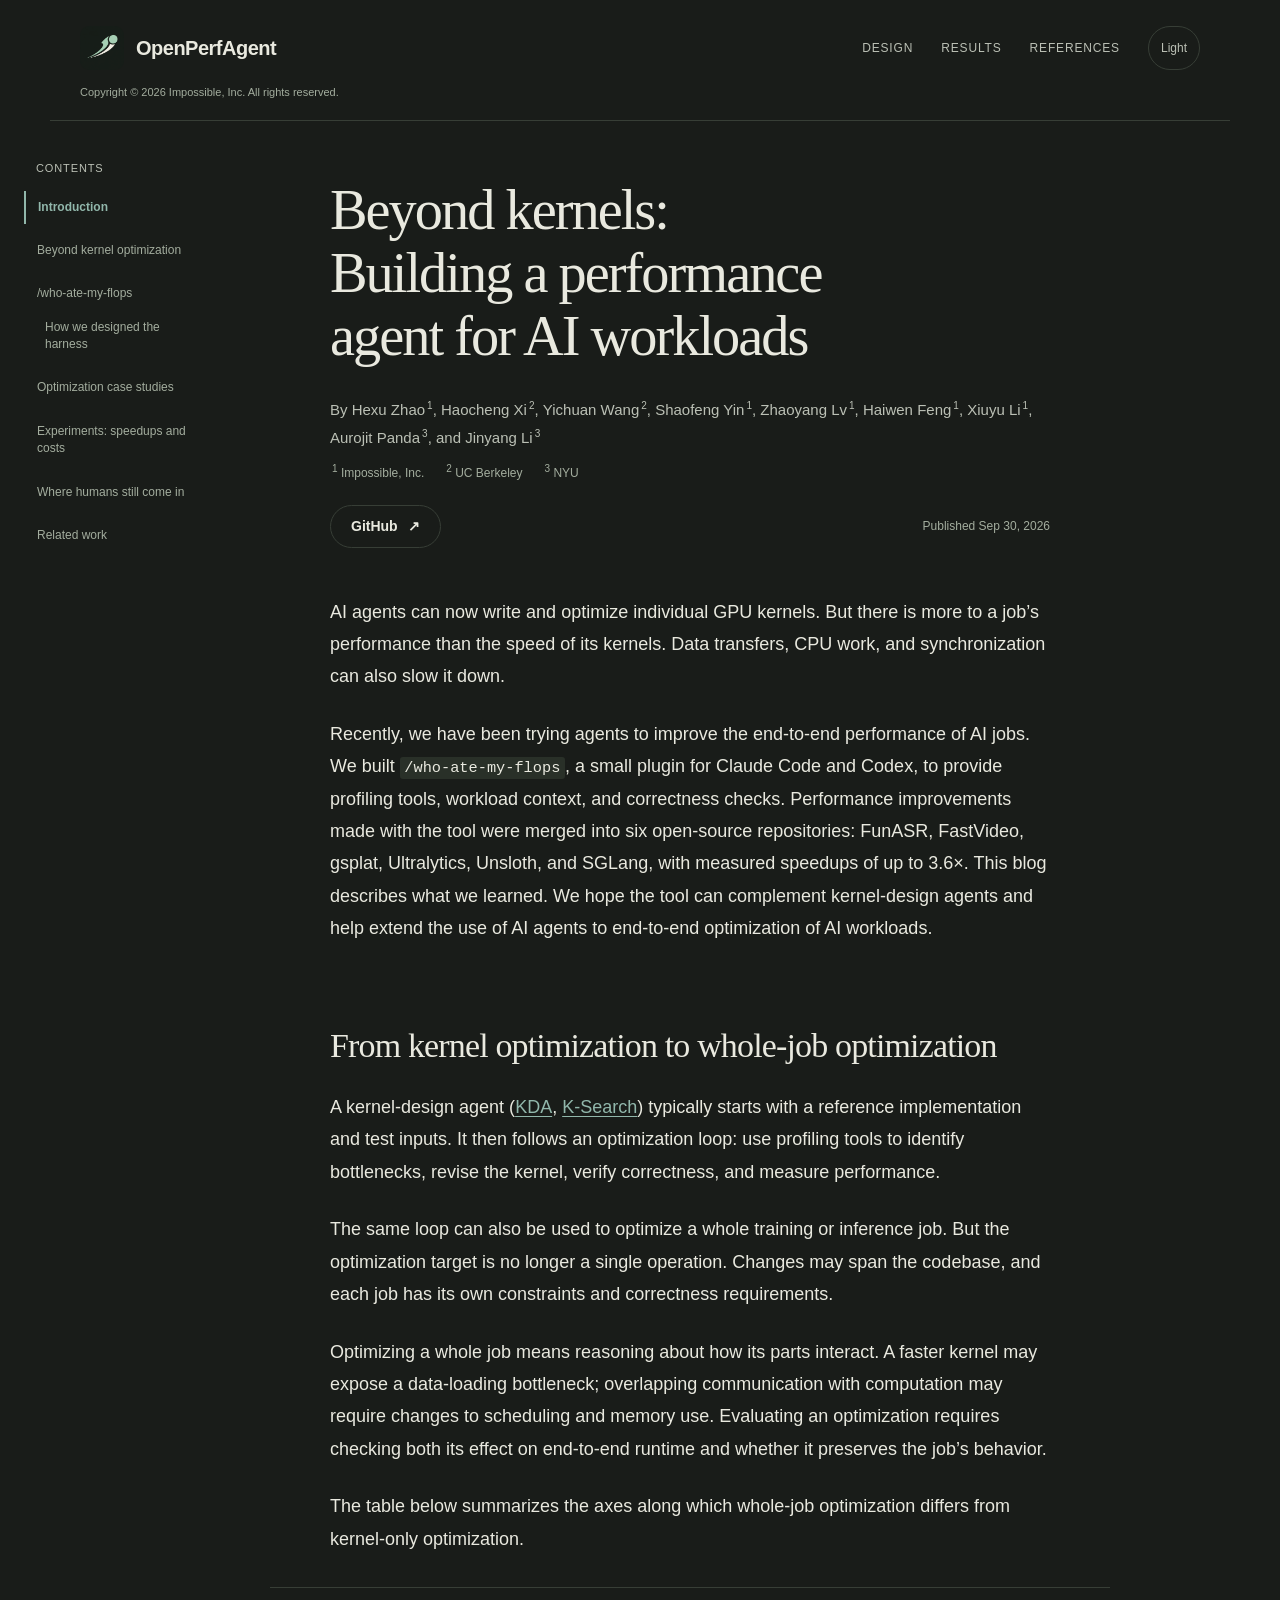
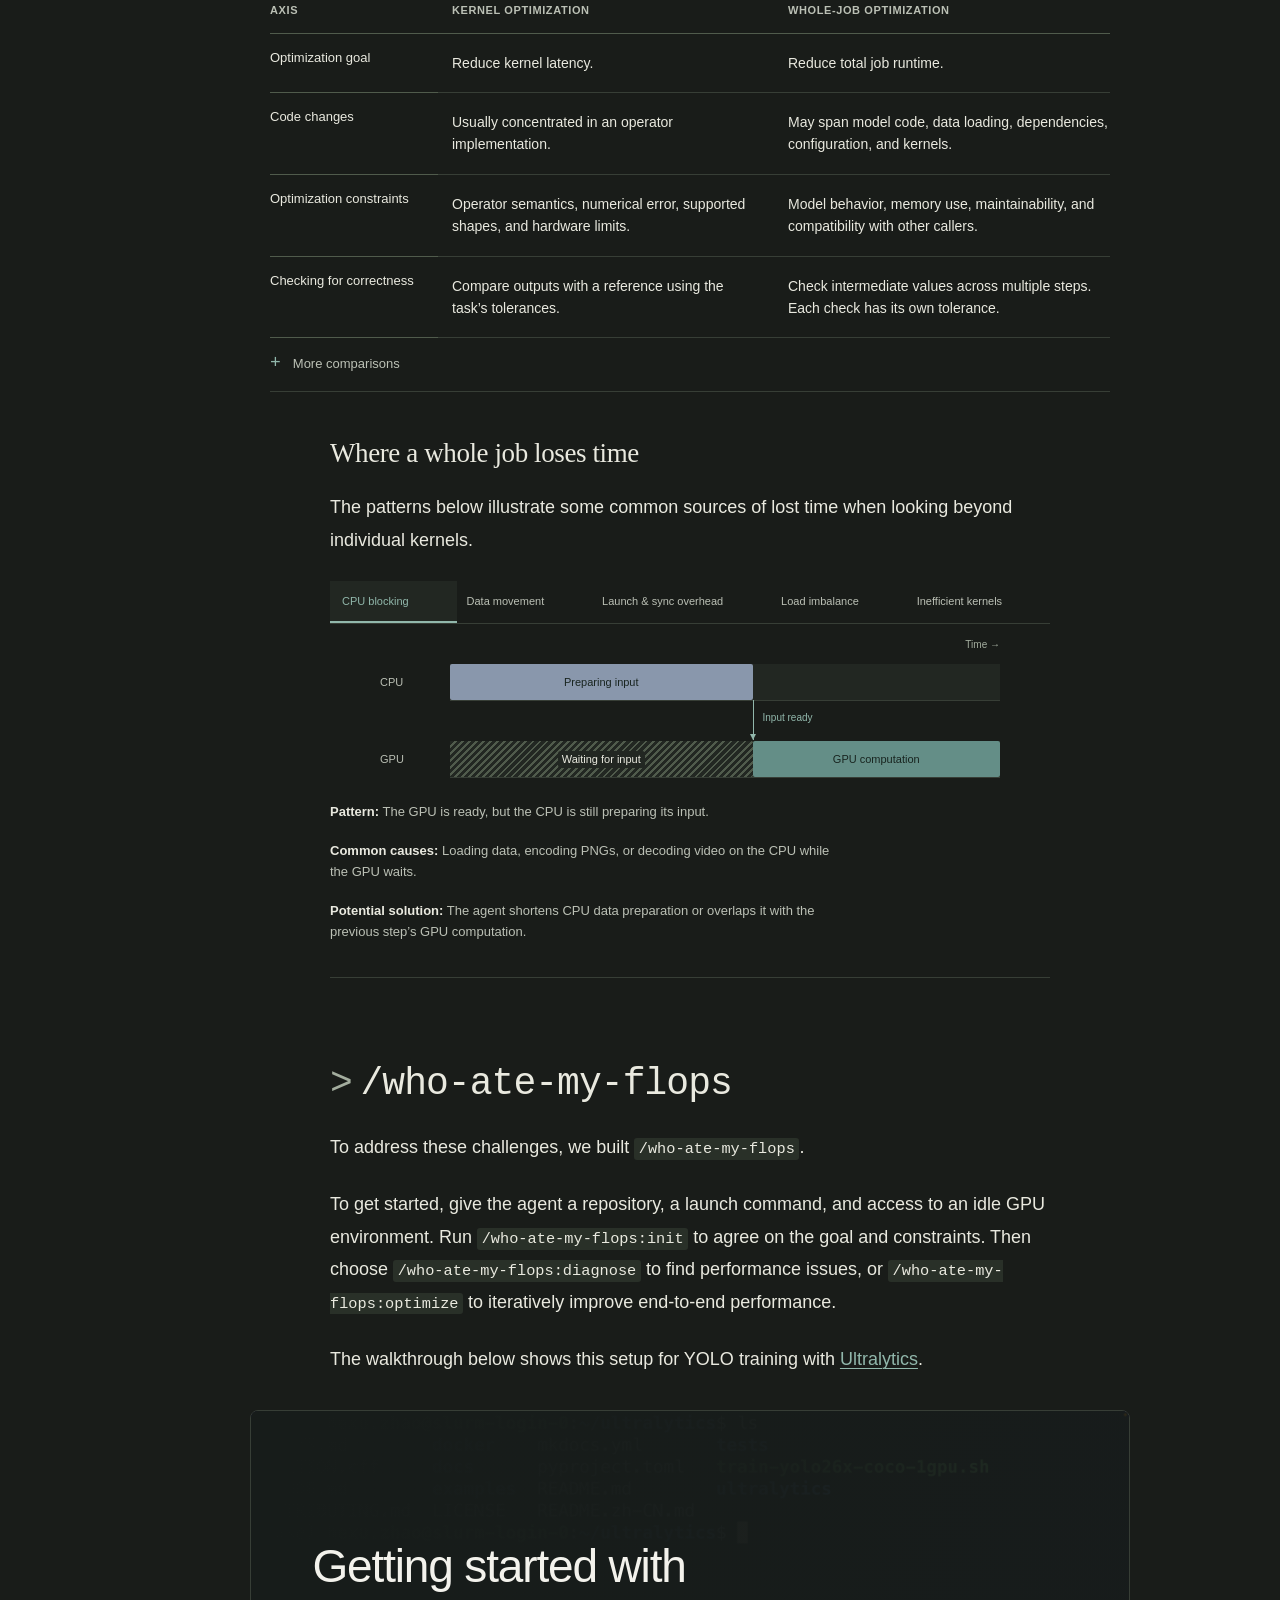
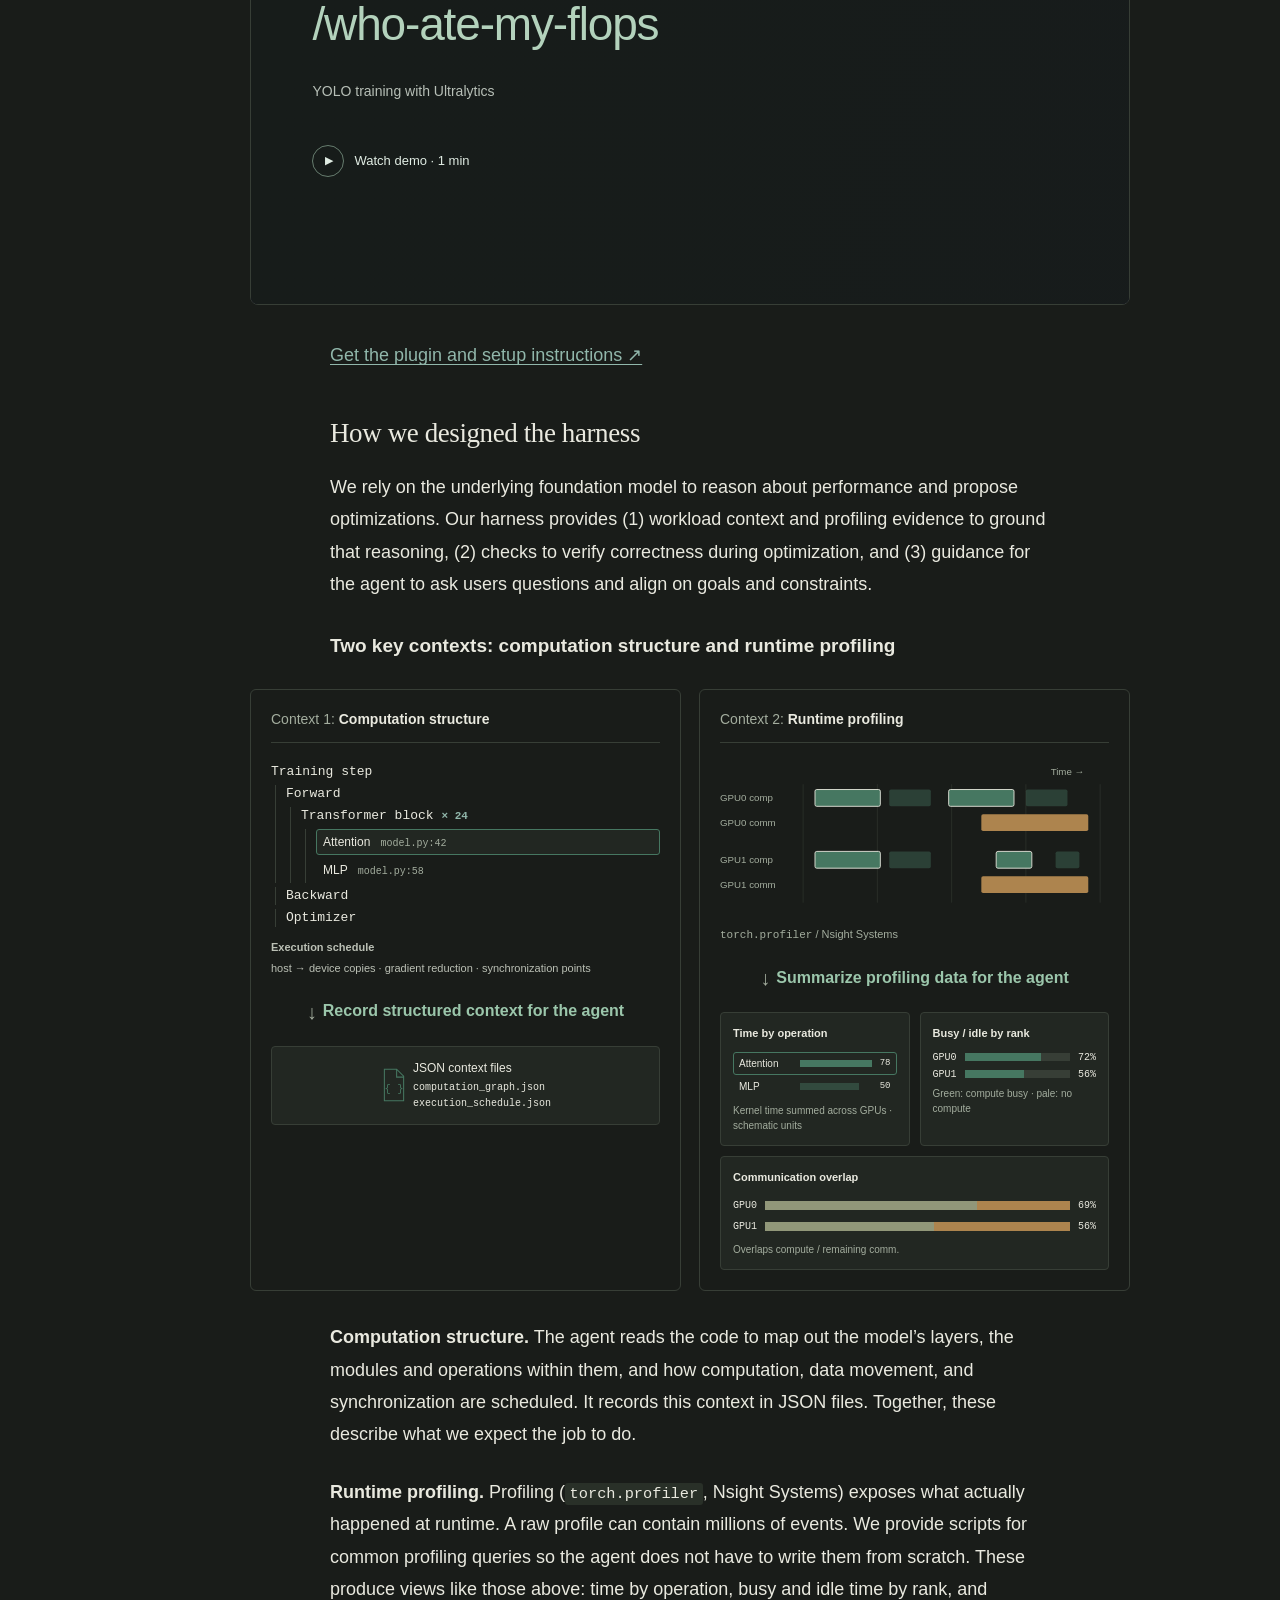
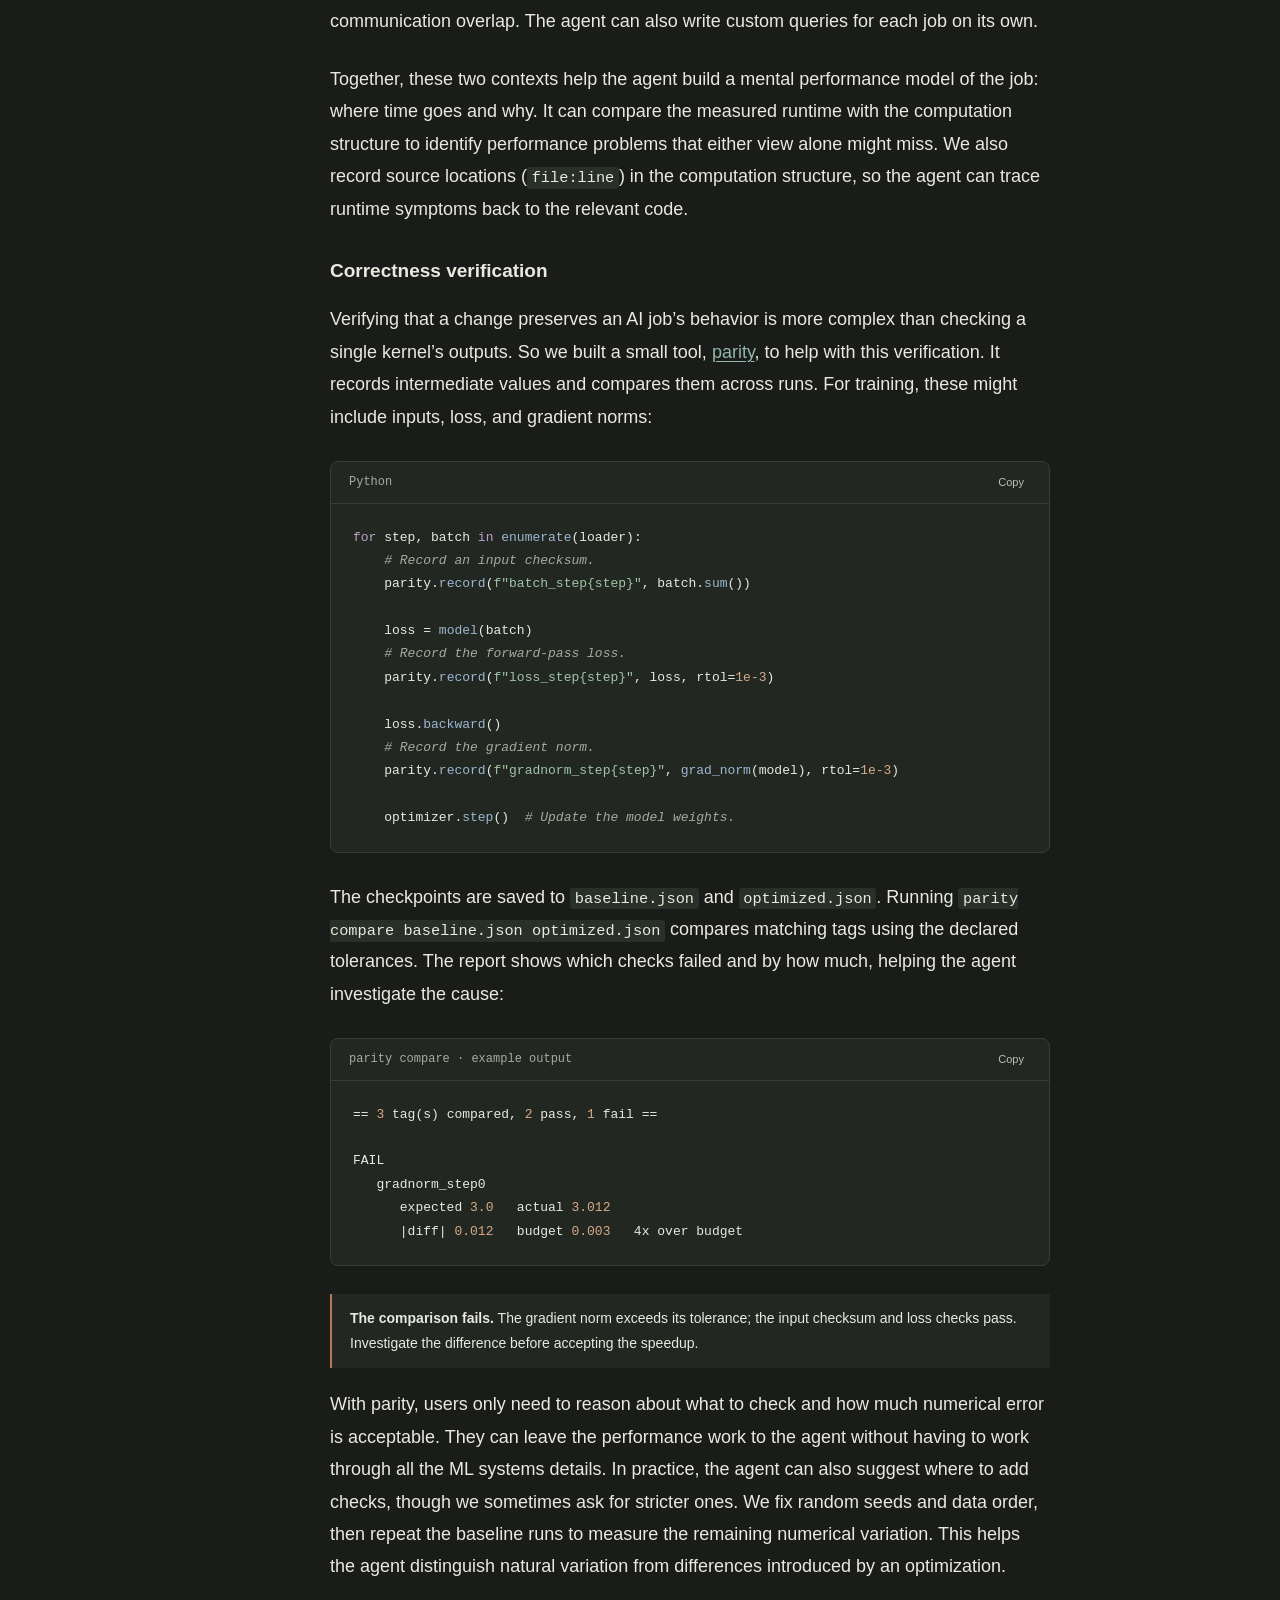
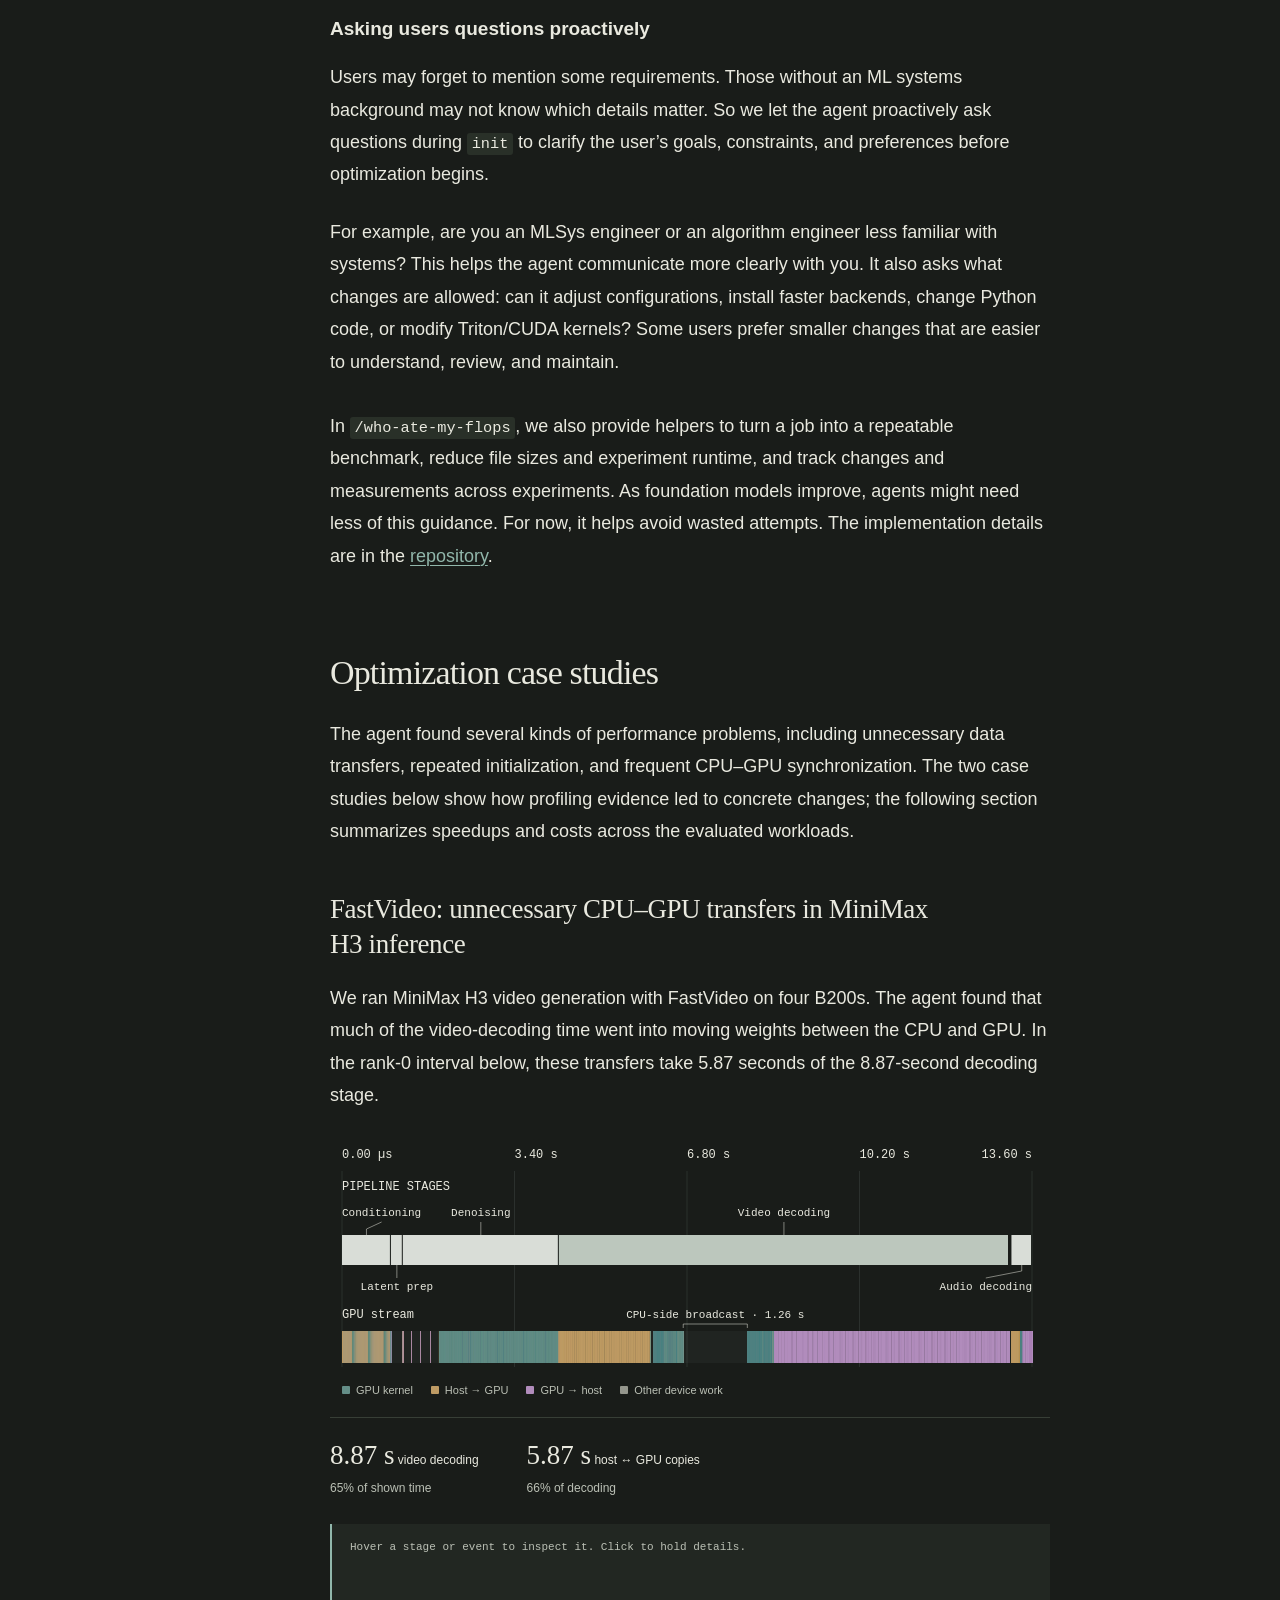
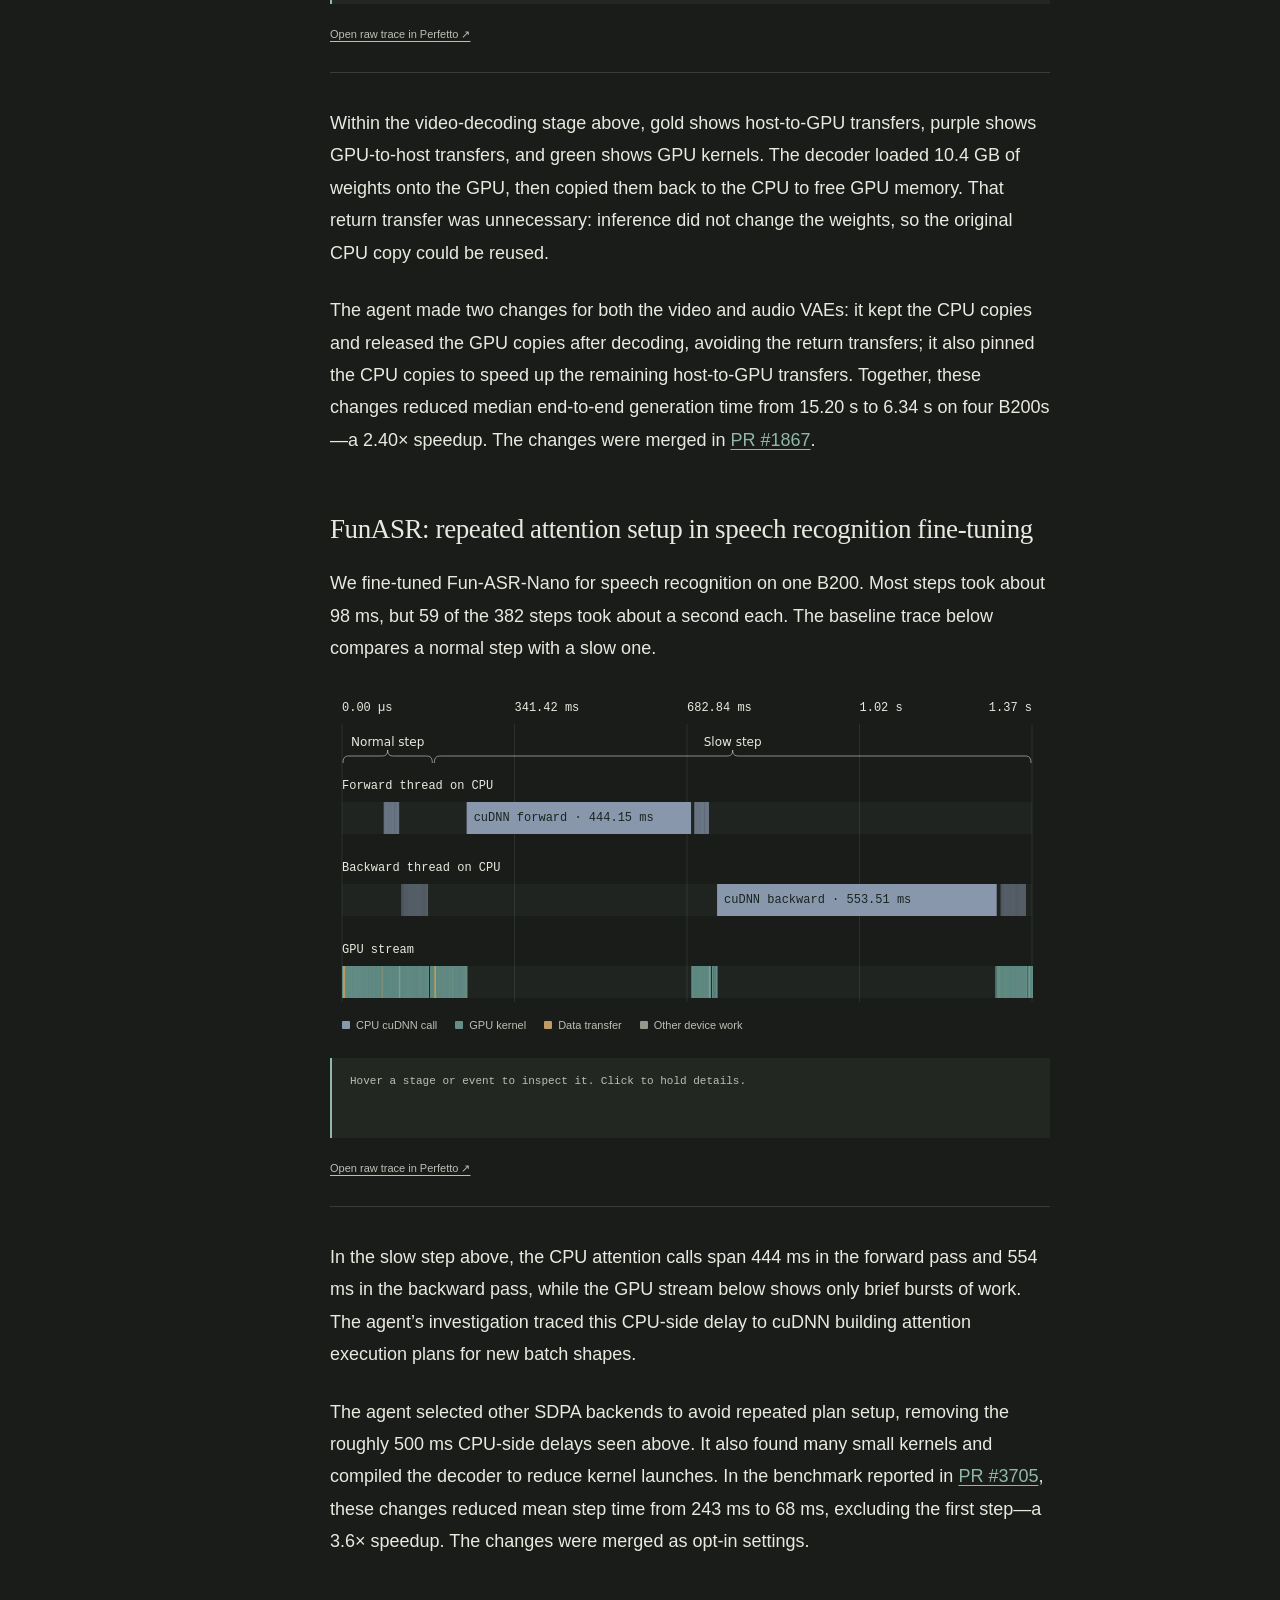
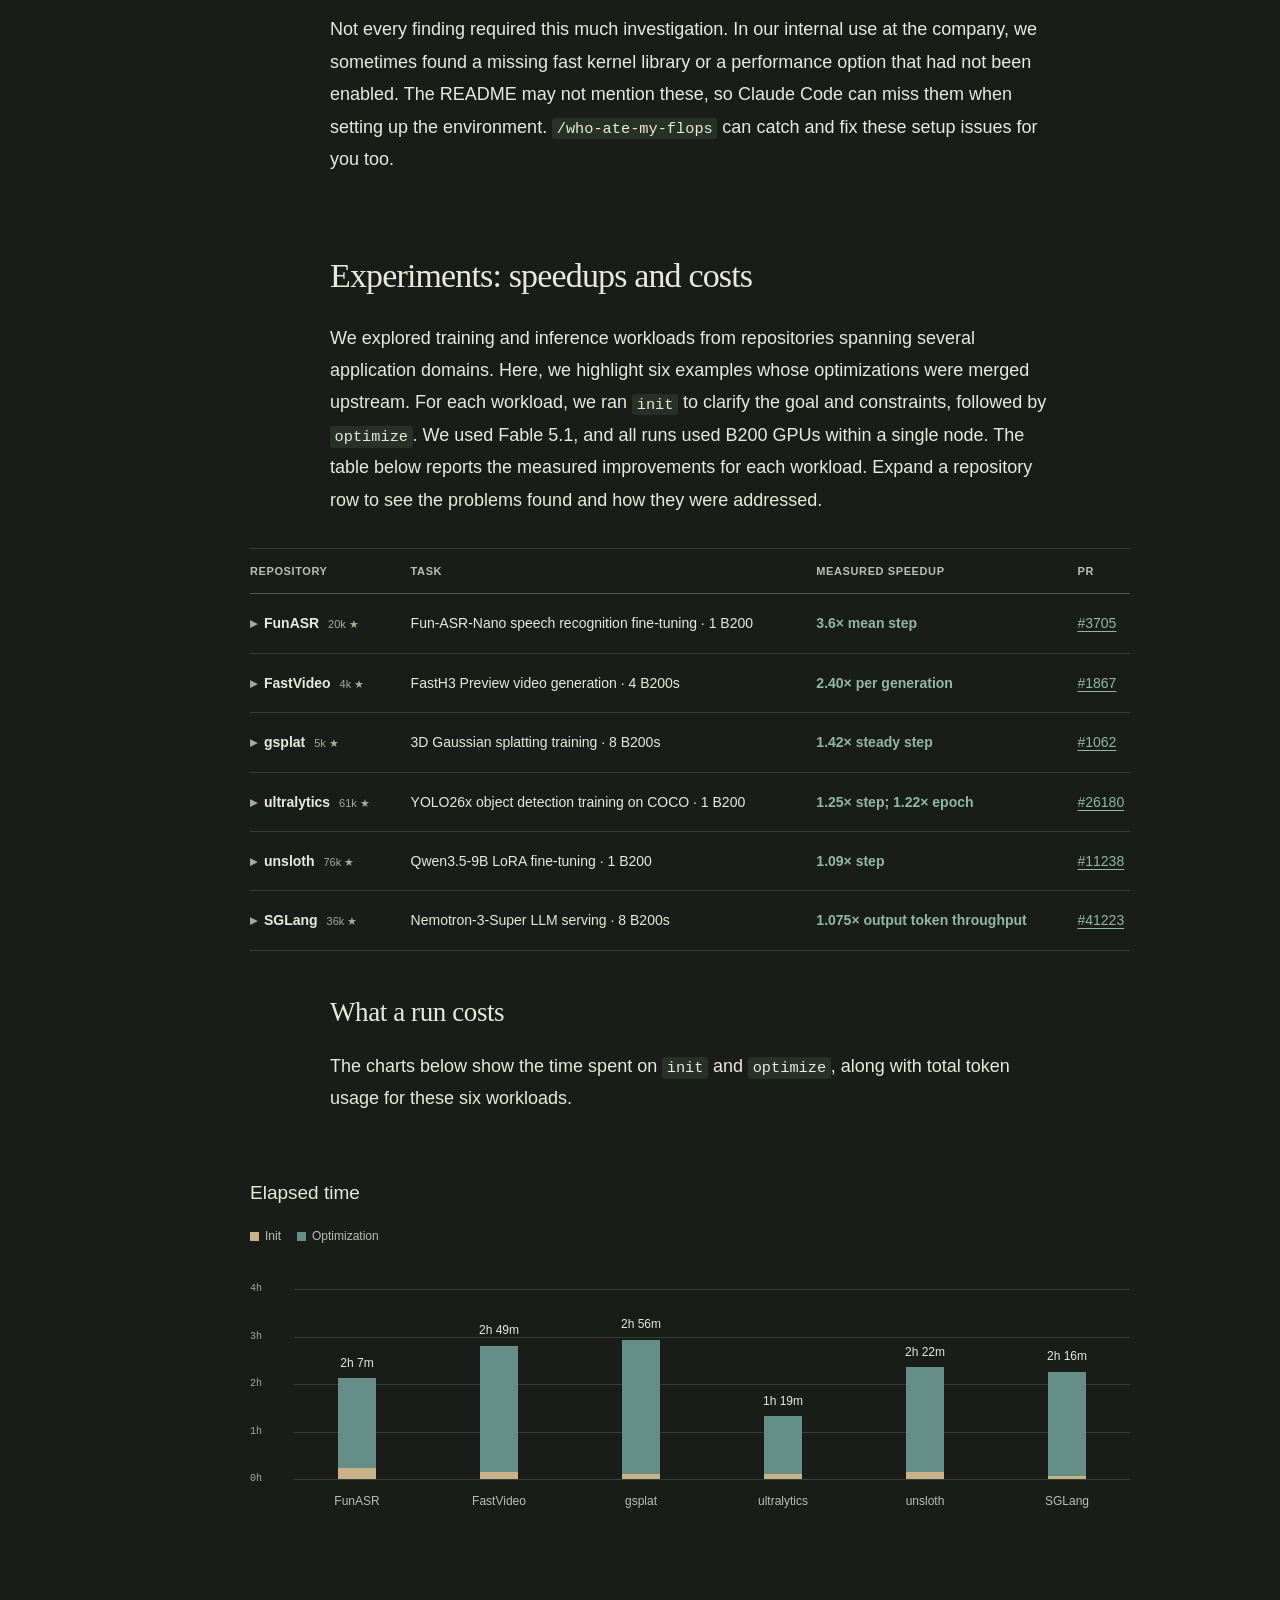
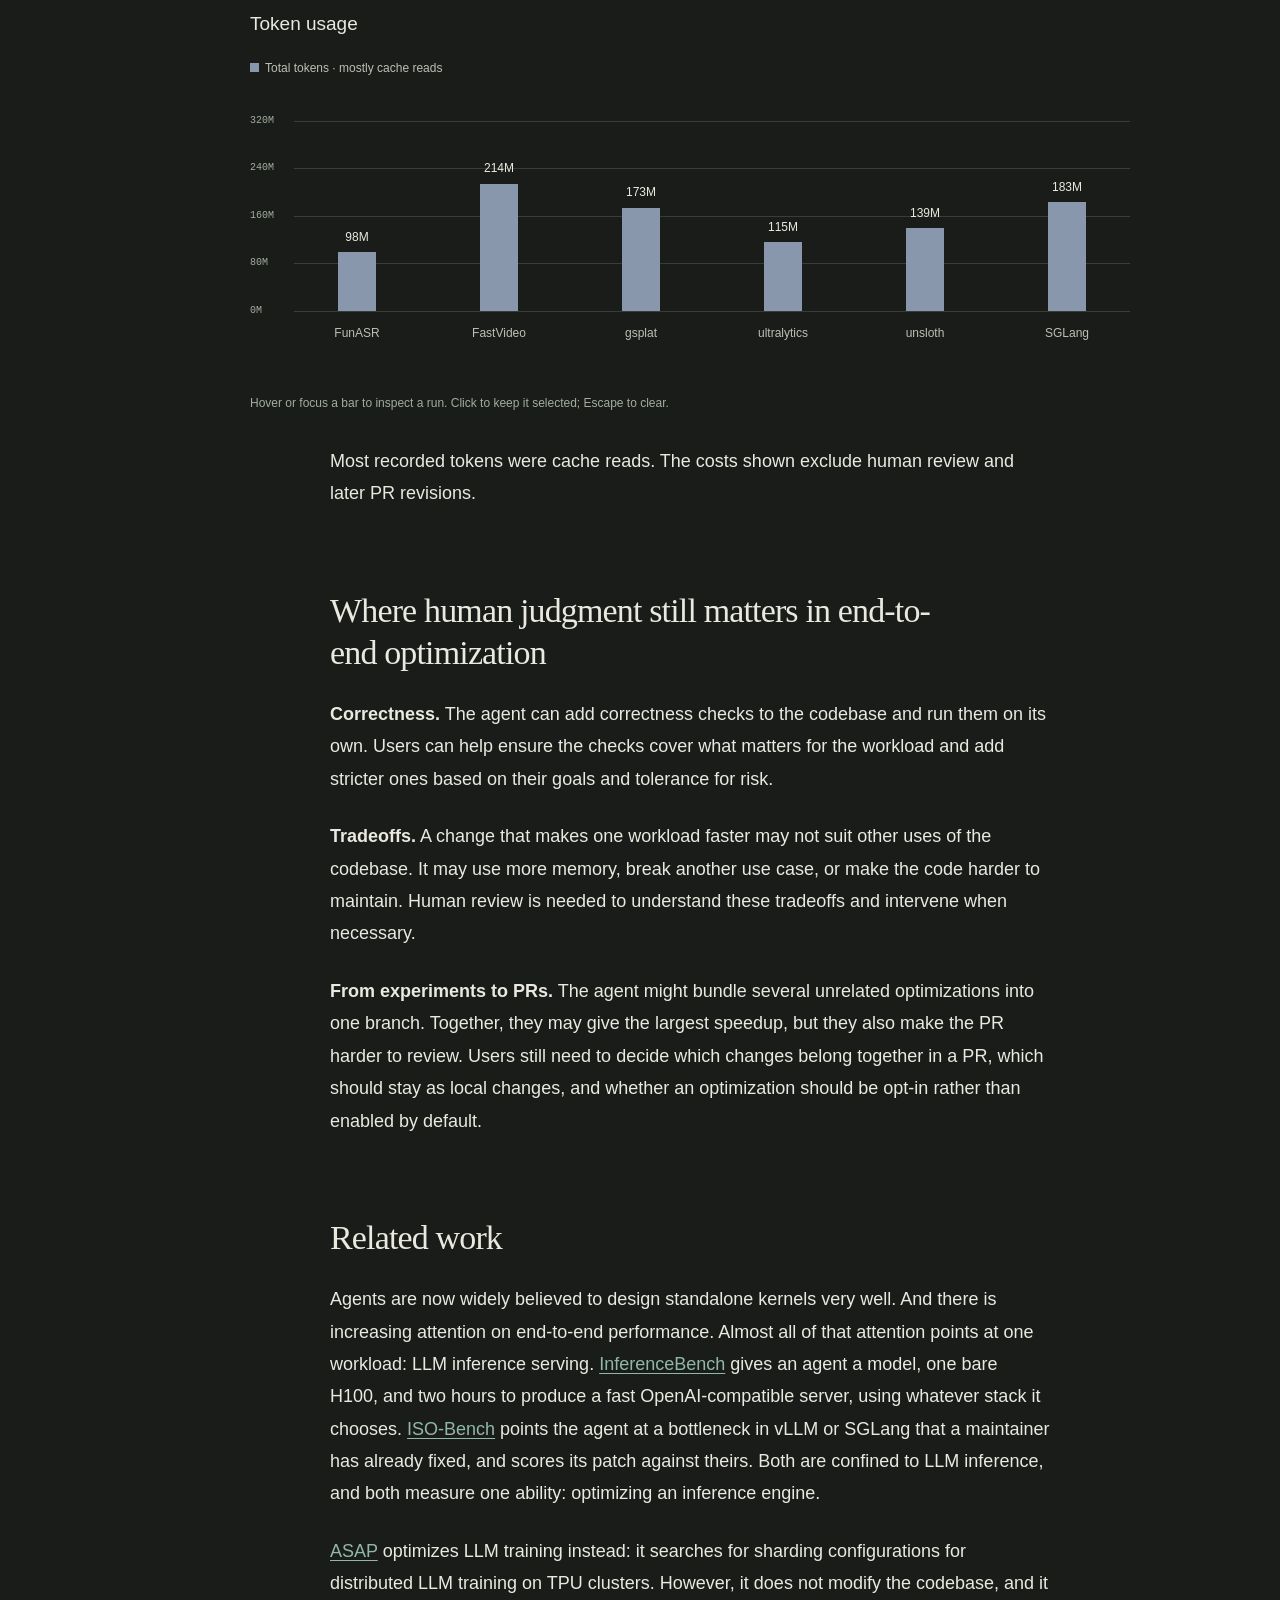
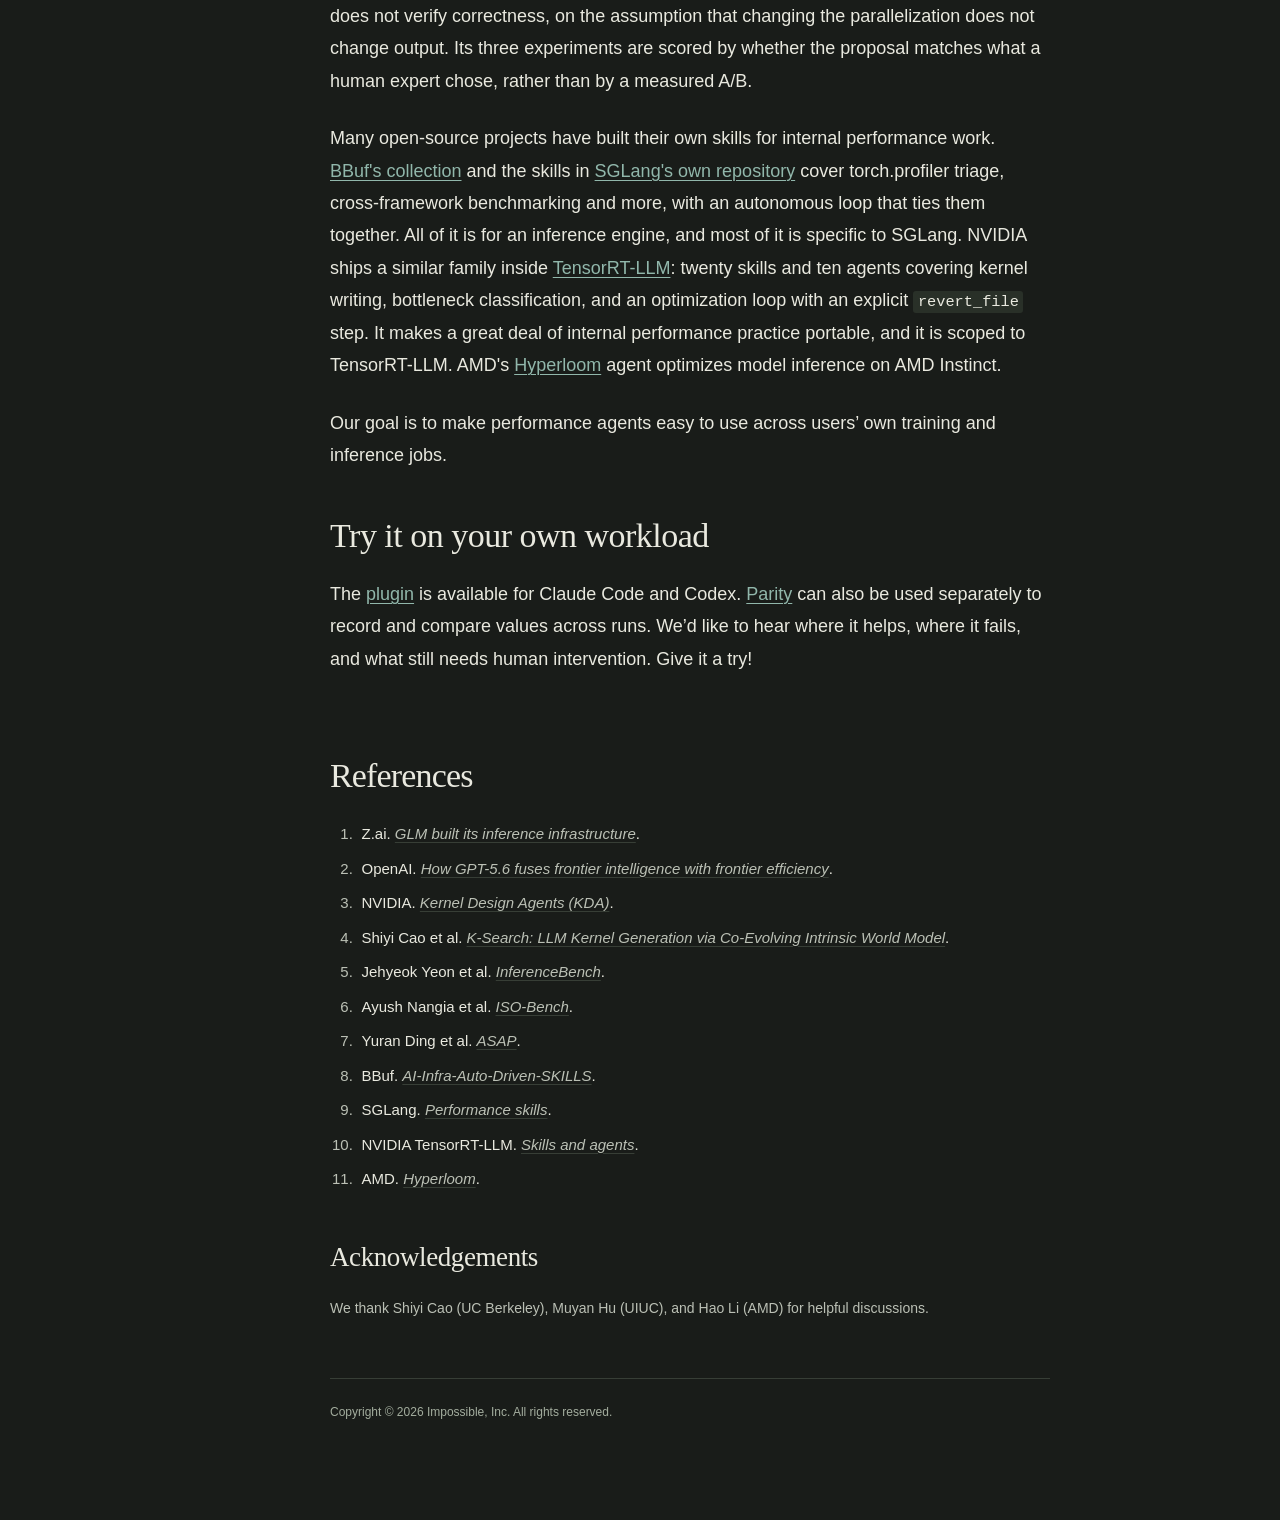
==== commit 6cdfdd26: "Add publication date beside GitHub link" ====
--- a/who-ate-my-flops/index.html
+++ b/who-ate-my-flops/index.html
@@ -22,7 +22,7 @@
 <script defer src="walkthrough-video.js?v=1"></script>
 <link rel="stylesheet" href="experiment-details.css?v=1">
 <link rel="stylesheet" href="article-layout.css?v=1">
-<link rel="stylesheet" href="article-brand.css?v=2">
+<link rel="stylesheet" href="article-brand.css?v=4">
 <link rel="stylesheet" href="theme.css?v=1">
 <link rel="stylesheet" href="mobile-reading.css?v=5">
 </head>
@@ -40,7 +40,7 @@
 <p class="authors">By <a href="https://tarzanzhao.github.io/" title="Hexu Zhao · Impossible, Inc.">Hexu Zhao<sup>1</sup></a>, <a href="https://haochengxi.github.io/" title="Haocheng Xi · UC Berkeley">Haocheng Xi<sup>2</sup></a>, <a href="https://yichuan-w.github.io/" title="Yichuan Wang · UC Berkeley">Yichuan Wang<sup>2</sup></a>, <a href="https://fugtemypt123.github.io/" title="Shaofeng Yin · Impossible, Inc.">Shaofeng Yin<sup>1</sup></a>, <a href="https://lvzhaoyang.github.io/" title="Zhaoyang Lv · Impossible, Inc.">Zhaoyang Lv<sup>1</sup></a>, <a href="https://havenfeng.github.io/" title="Haiwen Feng · Impossible, Inc.">Haiwen Feng<sup>1</sup></a>, <a href="https://xiuyuli.com/" title="Xiuyu Li · Impossible, Inc.">Xiuyu Li<sup>1</sup></a>, <a href="https://cs.nyu.edu/~apanda/" title="Aurojit Panda · NYU">Aurojit Panda<sup>3</sup></a>, and <a href="https://jinyangli.github.io/" title="Jinyang Li · NYU">Jinyang Li<sup>3</sup></a></p>
 <p class="affiliations"><span><sup>1</sup> Impossible, Inc.</span><span><sup>2</sup> UC Berkeley</span><span><sup>3</sup> NYU</span></p>
 </div>
-<div class="hero-actions"><a href="https://github.com/OpenPerfAgent/who-ate-my-flops">GitHub <span aria-hidden="true">↗</span></a></div>
+<div class="hero-actions"><a href="https://github.com/OpenPerfAgent/who-ate-my-flops">GitHub <span aria-hidden="true">↗</span></a><p class="publication-date">Published <time datetime="2026-09-30">Sep 30, 2026</time></p></div>
 
 <p>AI agents can now write and optimize individual GPU kernels. But there is more to a job’s performance than the speed of its kernels. Data transfers, CPU work, and synchronization can also slow it down.</p>
 <p>Recently, we have been trying agents to improve the end-to-end performance of AI jobs. We built <code>/who-ate-my-flops</code>, a small plugin for Claude Code and Codex, to provide profiling tools, workload context, and correctness checks. Performance improvements made with the tool were merged into six open-source repositories: FunASR, FastVideo, gsplat, Ultralytics, Unsloth, and SGLang, with measured speedups of up to 3.6×. This blog describes what we learned. We hope the tool can complement kernel-design agents and help extend the use of AI agents to end-to-end optimization of AI workloads.</p>
--- a/who-ate-my-flops/article-brand.css
+++ b/who-ate-my-flops/article-brand.css
@@ -48,3 +48,9 @@
 .mlsys-draft .authors a{display:inline-block;color:inherit;text-decoration:none;border:0}
 .mlsys-draft .authors a:hover,.mlsys-draft .authors a:focus-visible{text-decoration:underline;text-underline-offset:3px}
 .mlsys-draft .article-authorship .opening-copyright{font:11px/1.6 var(--sans);color:var(--ink-3);margin:12px 0 0}
+
+.mlsys-draft .publication-date{font:12px/1.6 var(--sans);color:var(--ink-3);margin:0 0 12px}
+
+
+.mlsys-draft .hero-actions{align-items:center;flex-wrap:wrap}
+.mlsys-draft .hero-actions .publication-date{margin:0 0 0 auto;text-align:right}
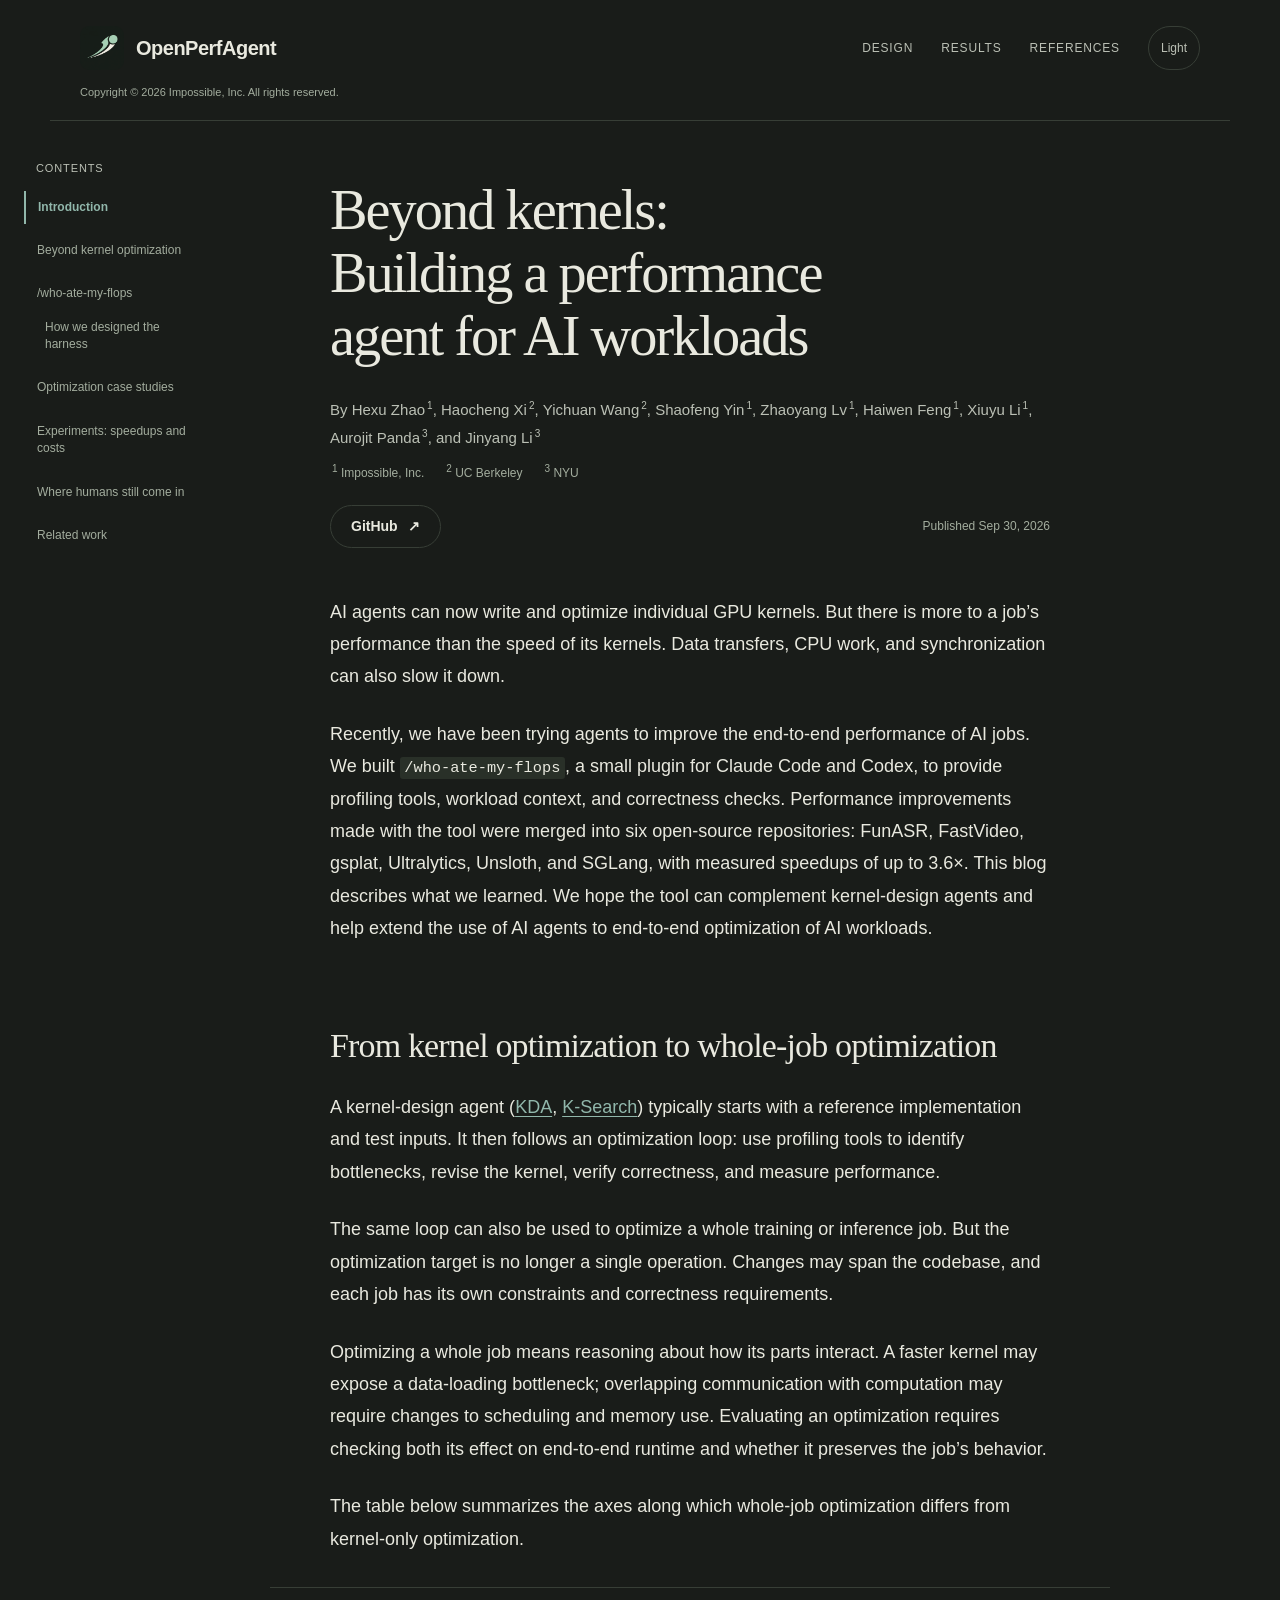
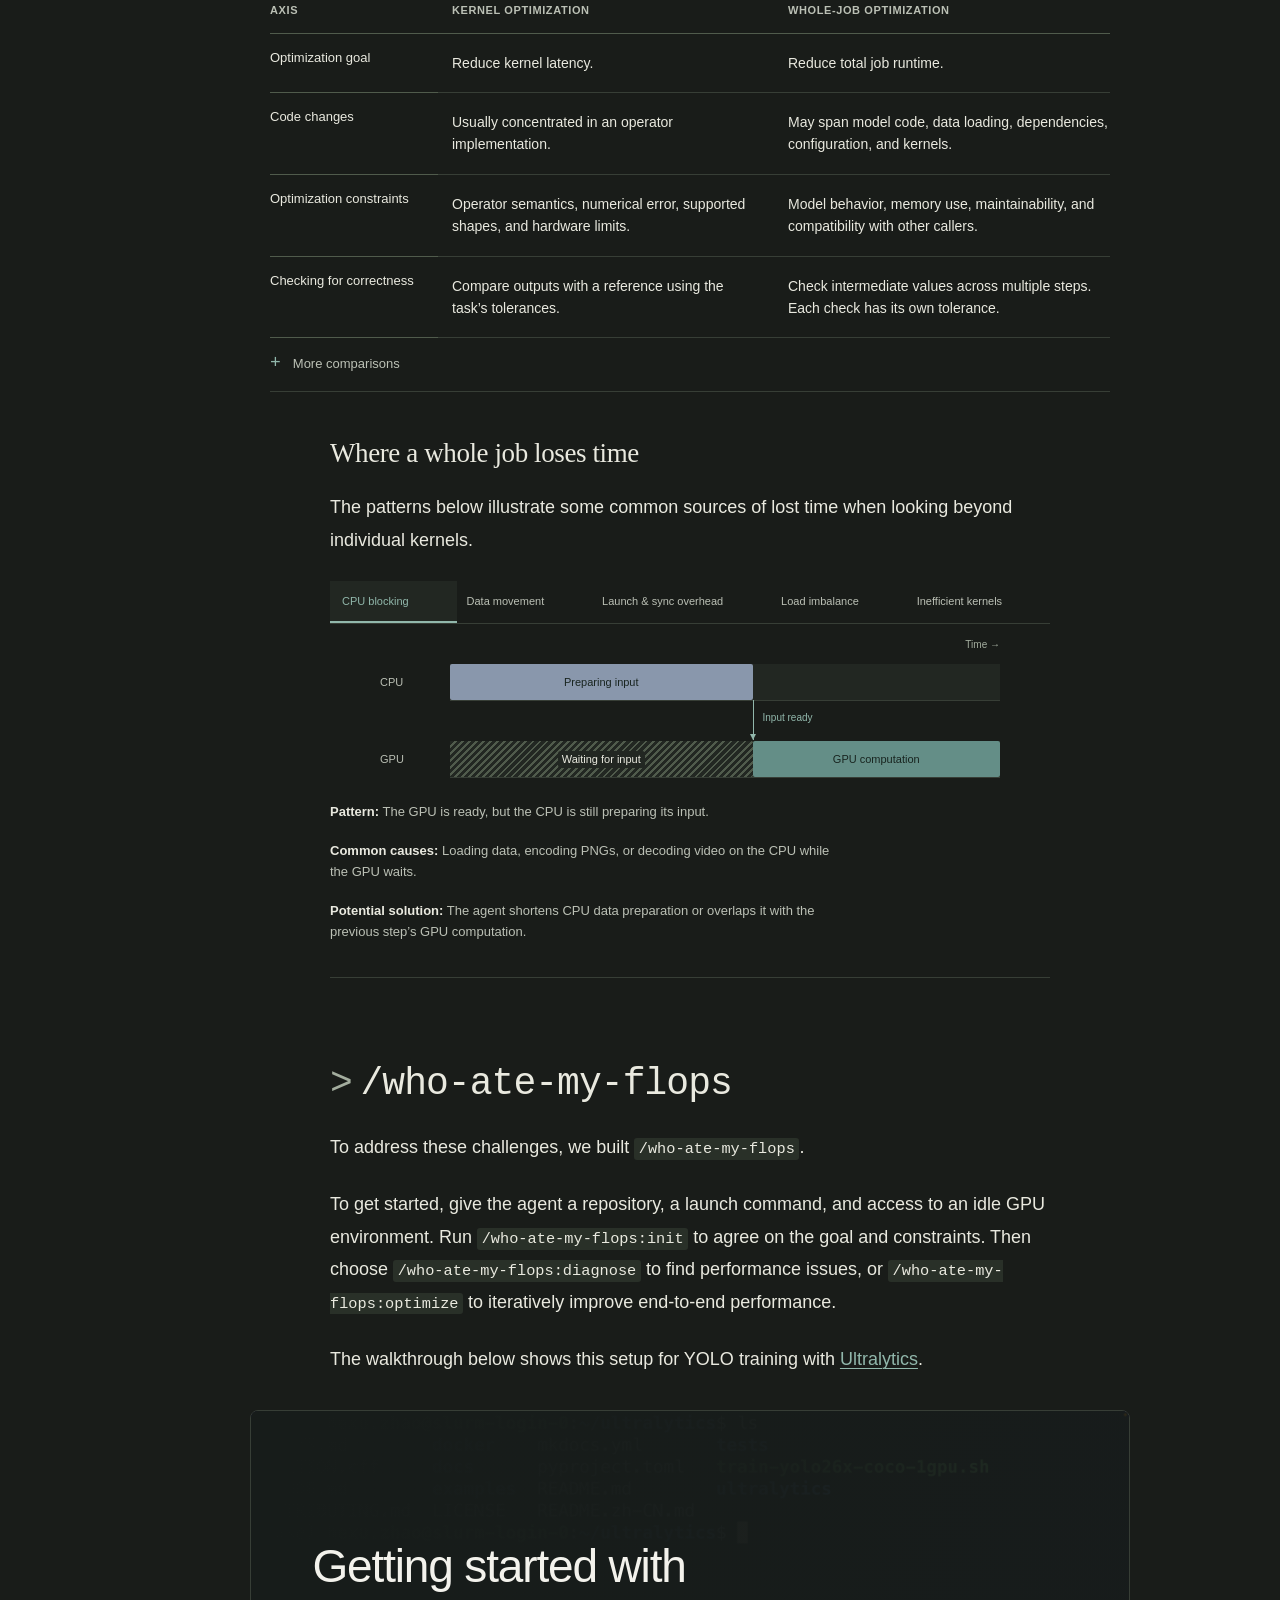
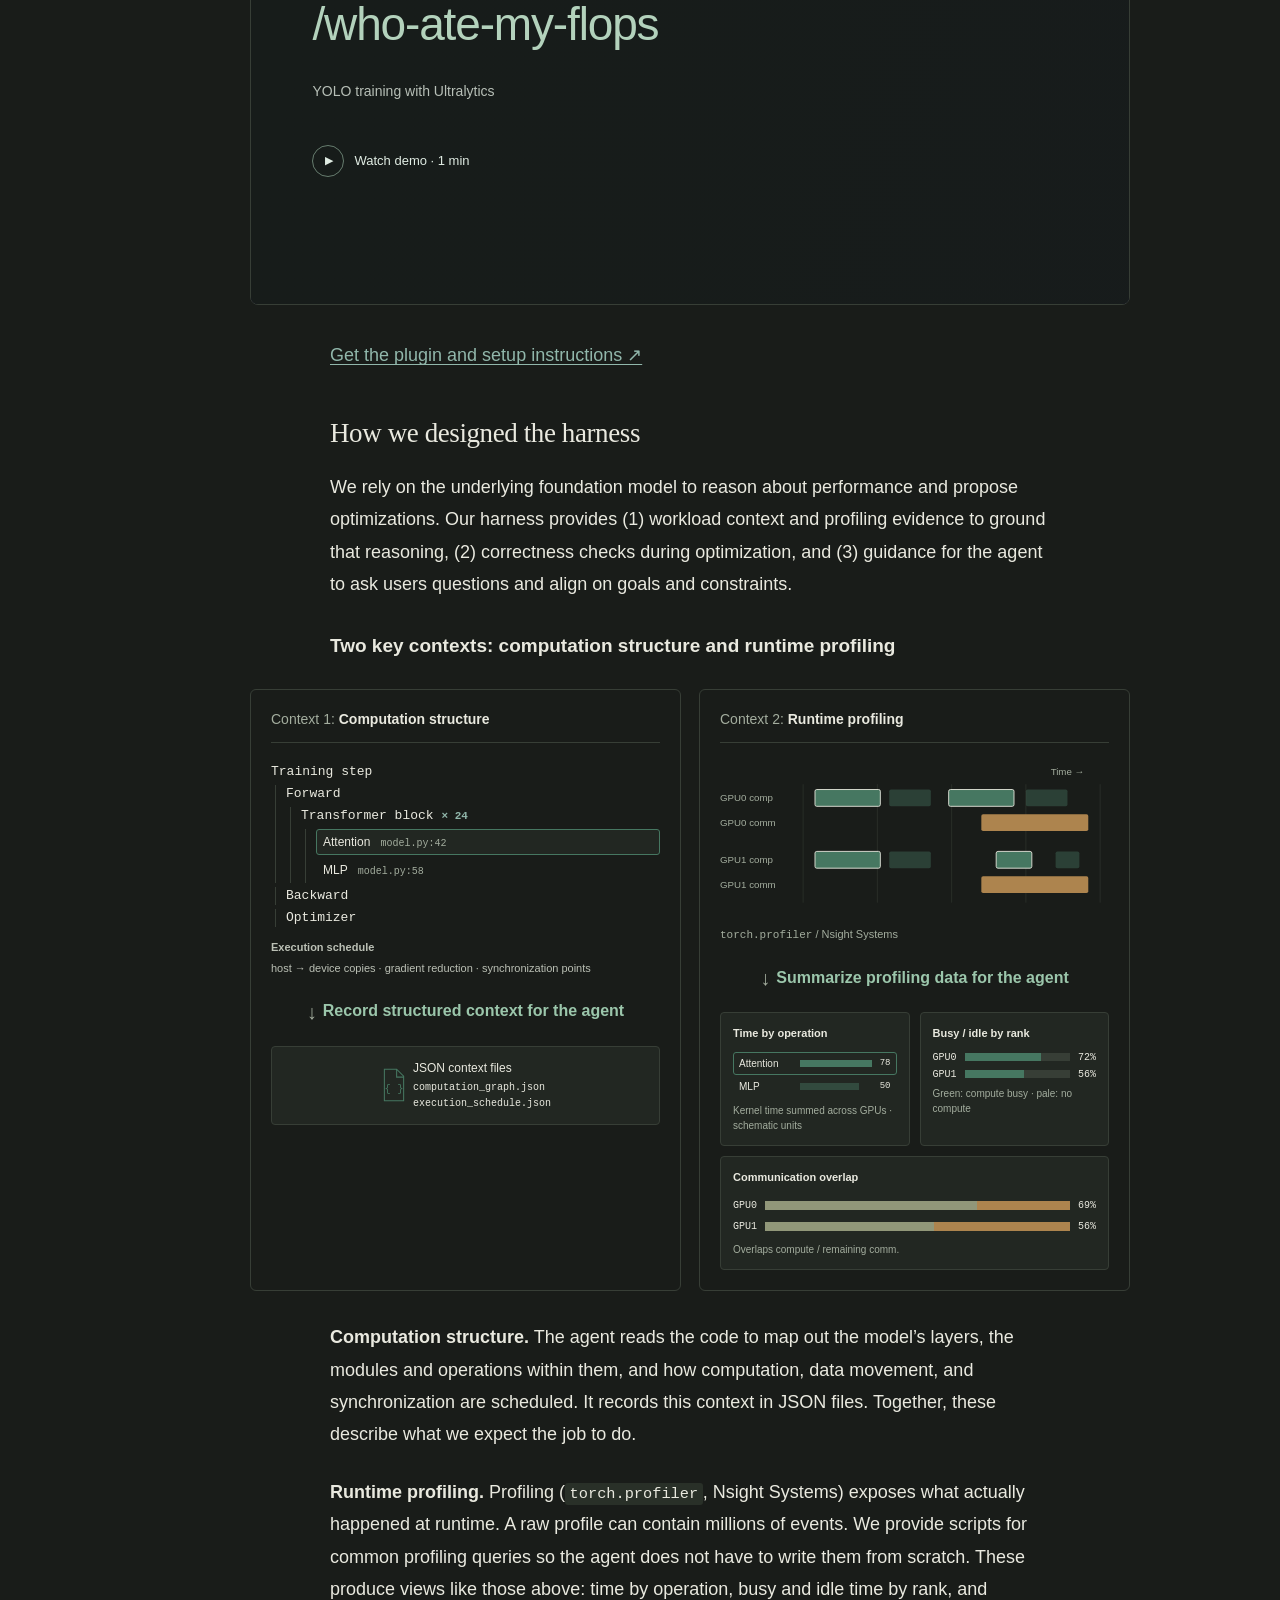
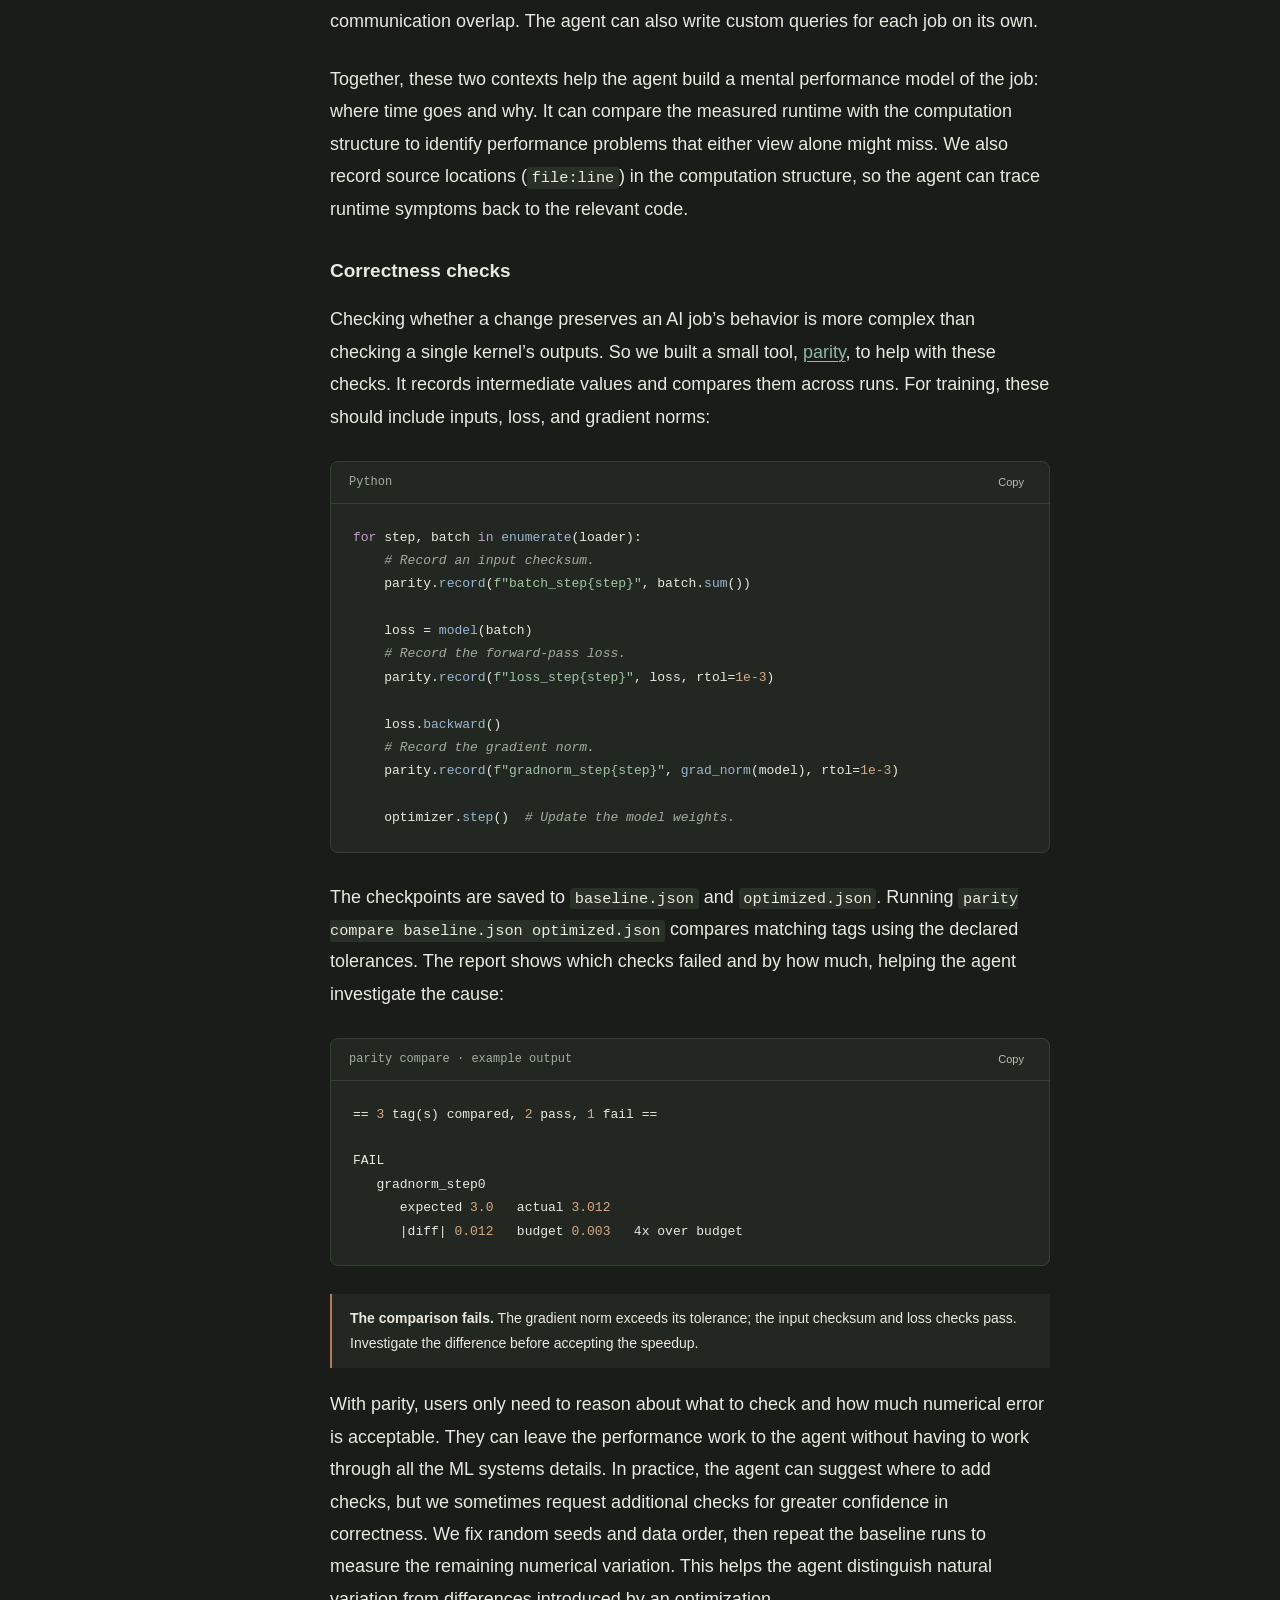
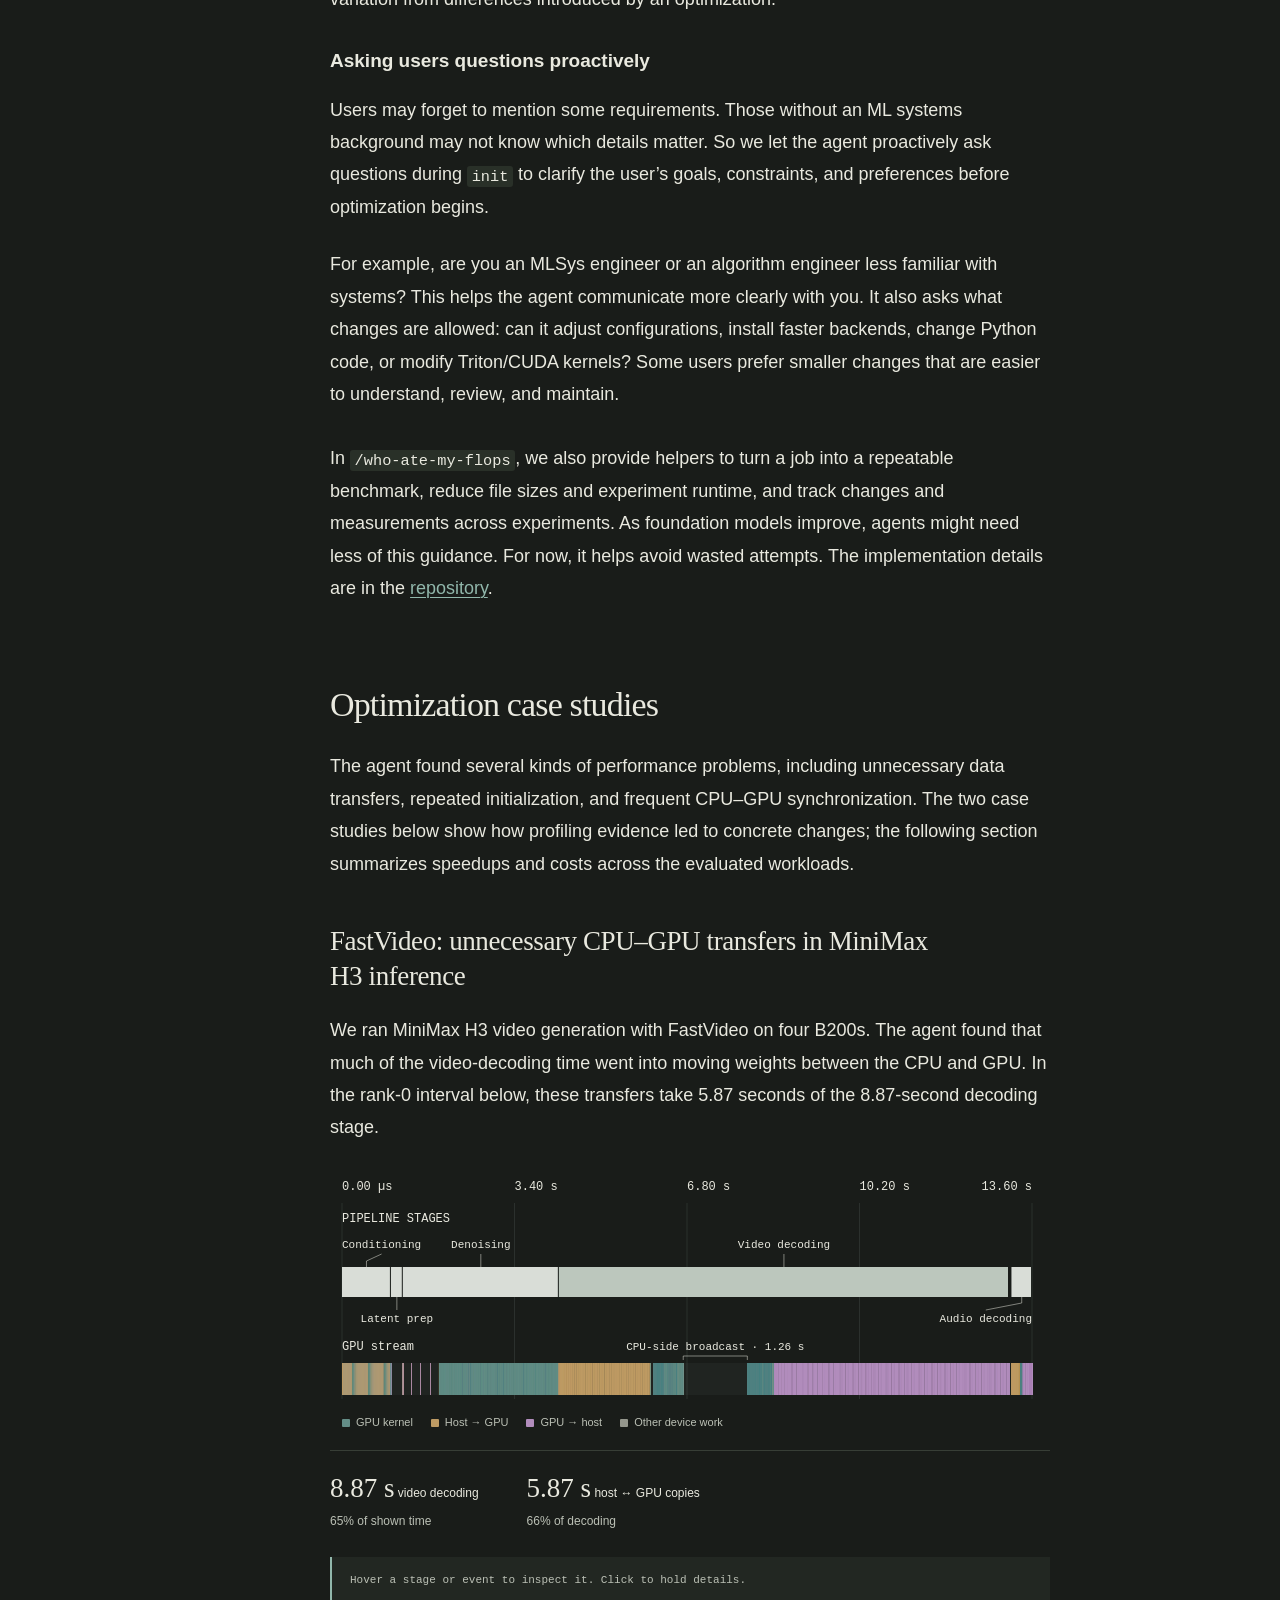
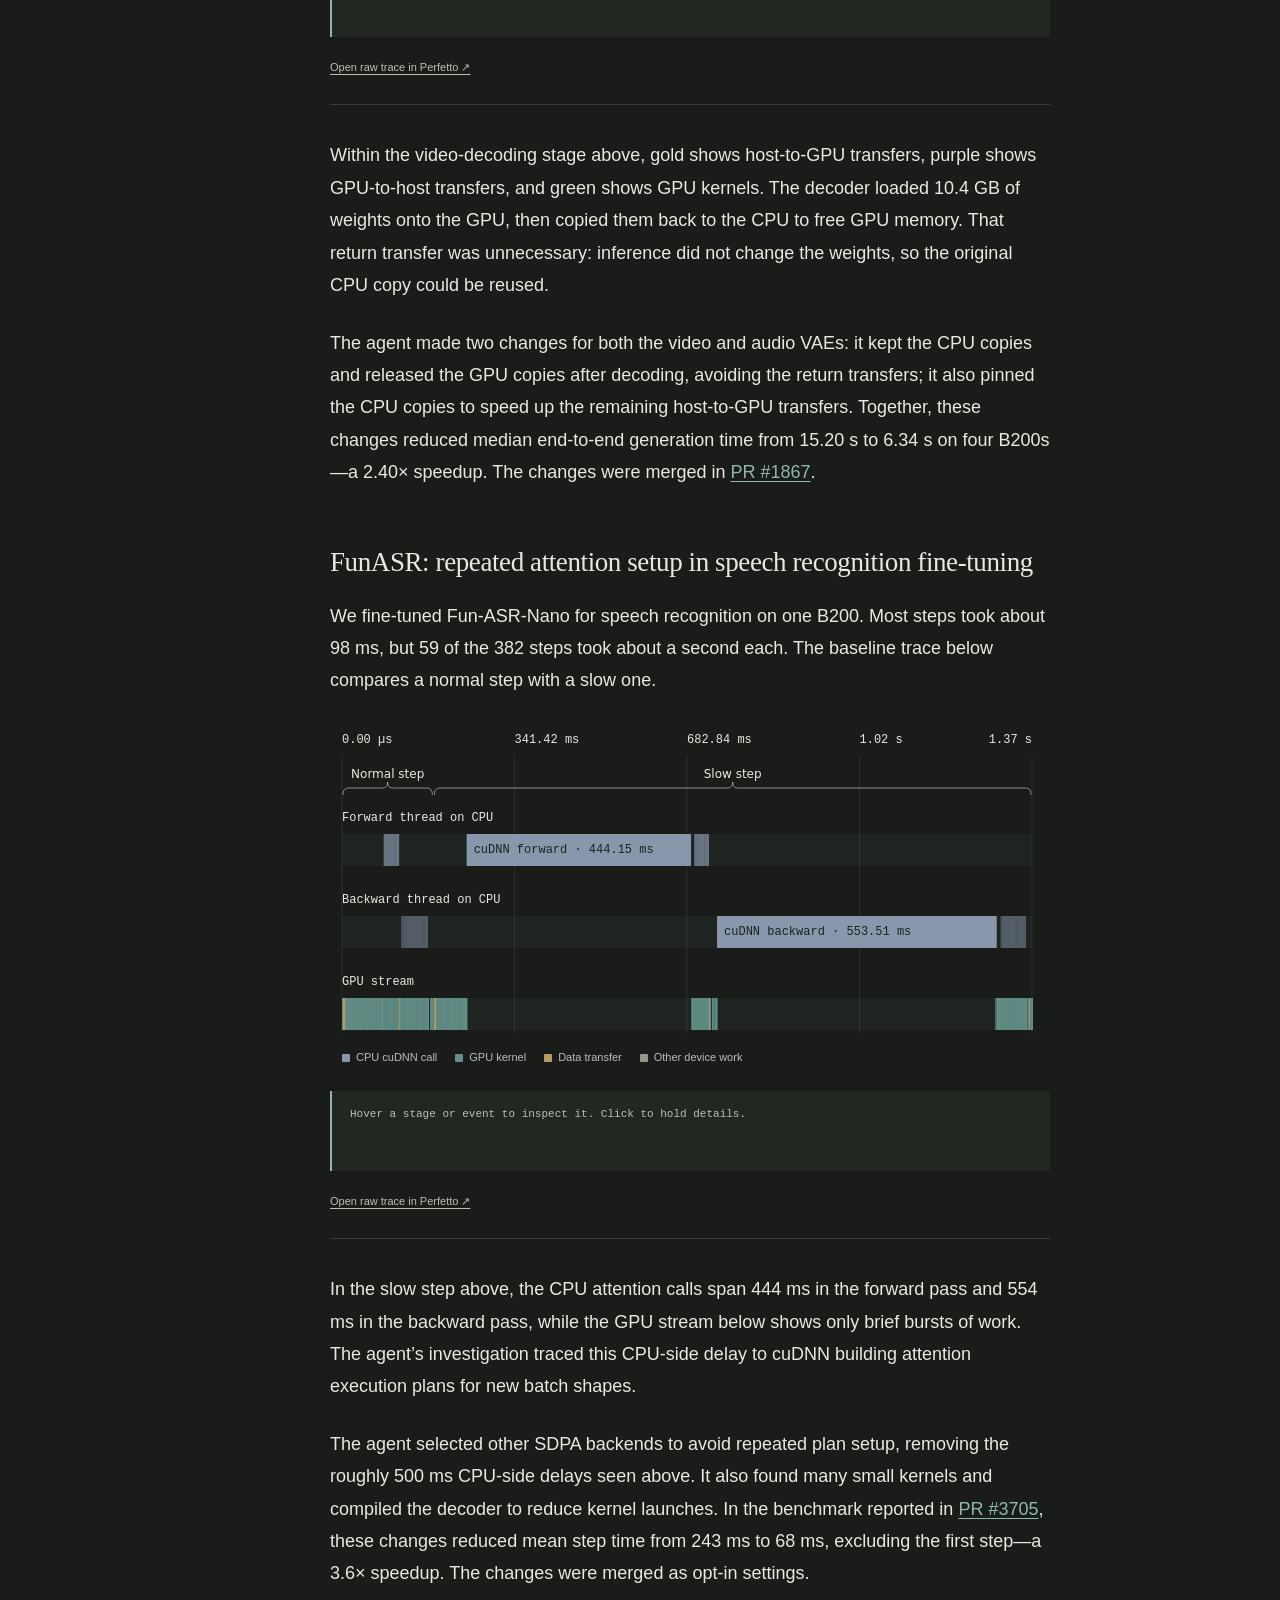
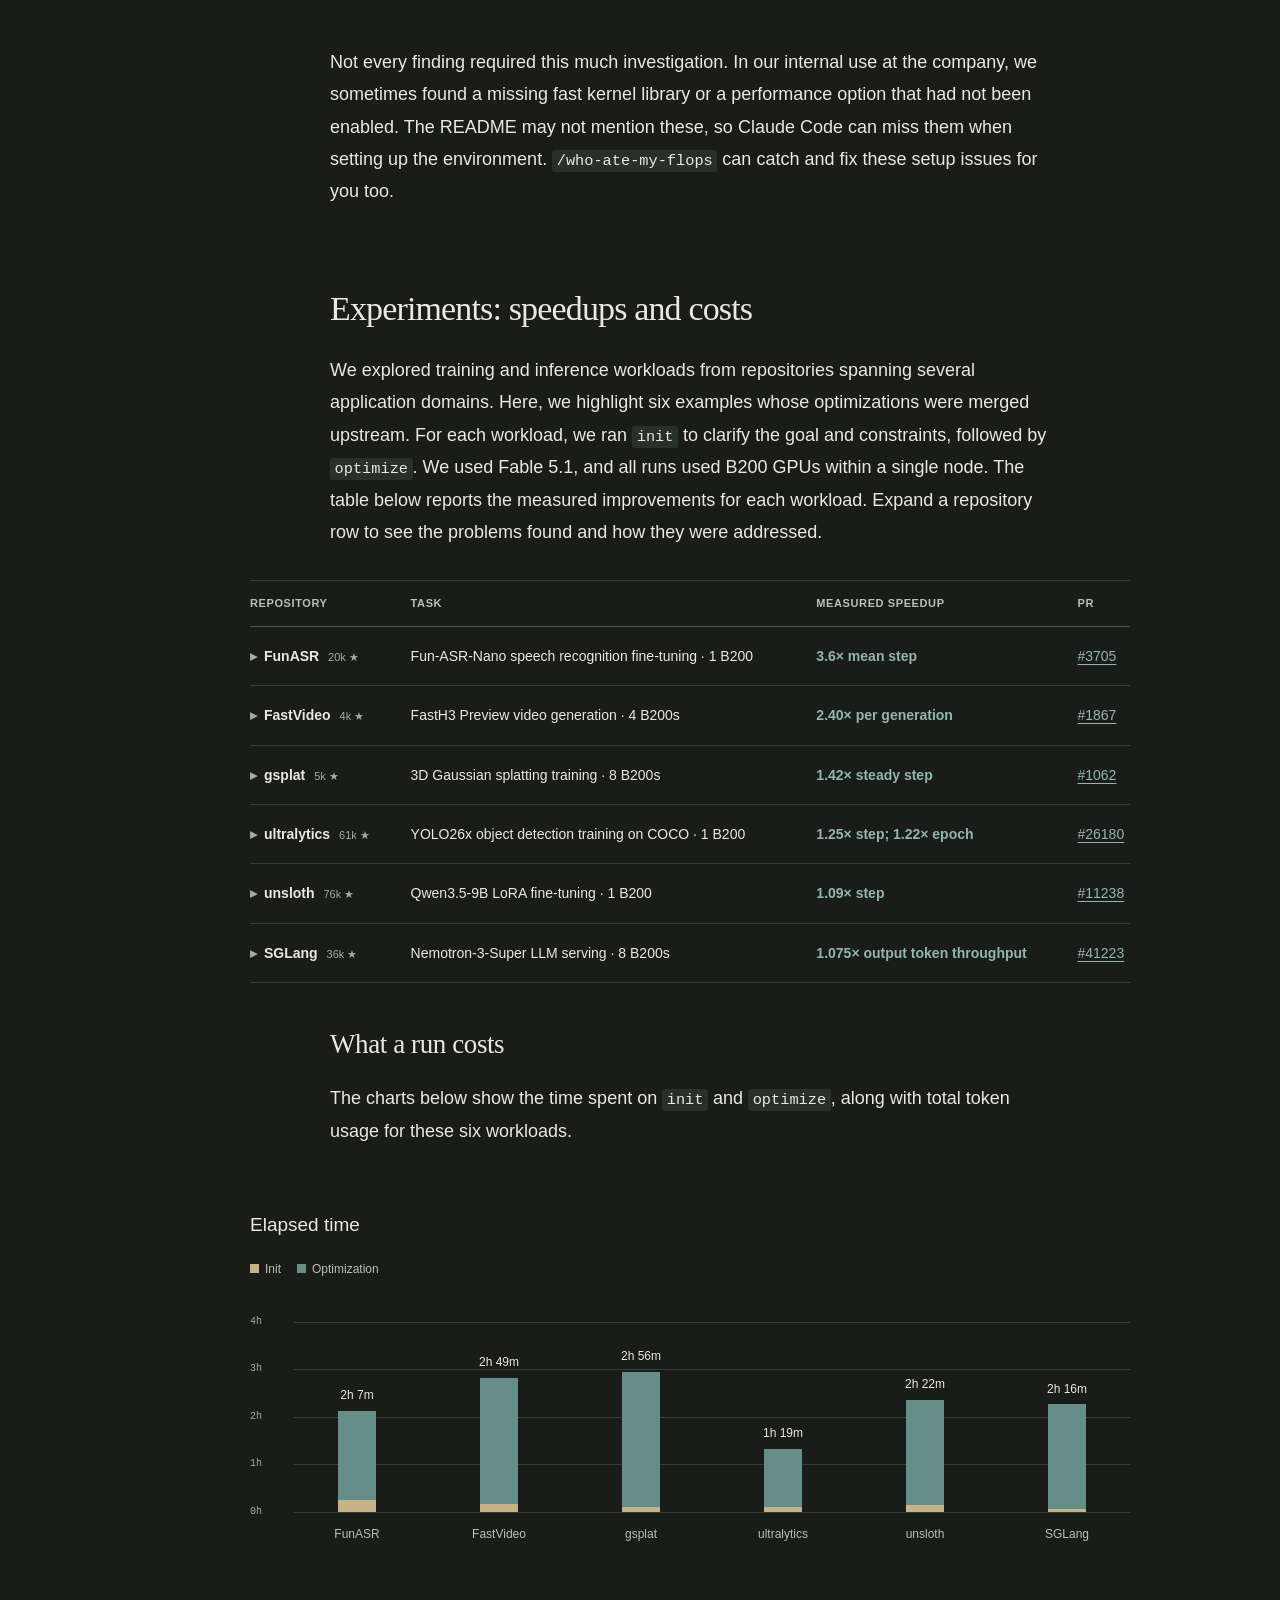
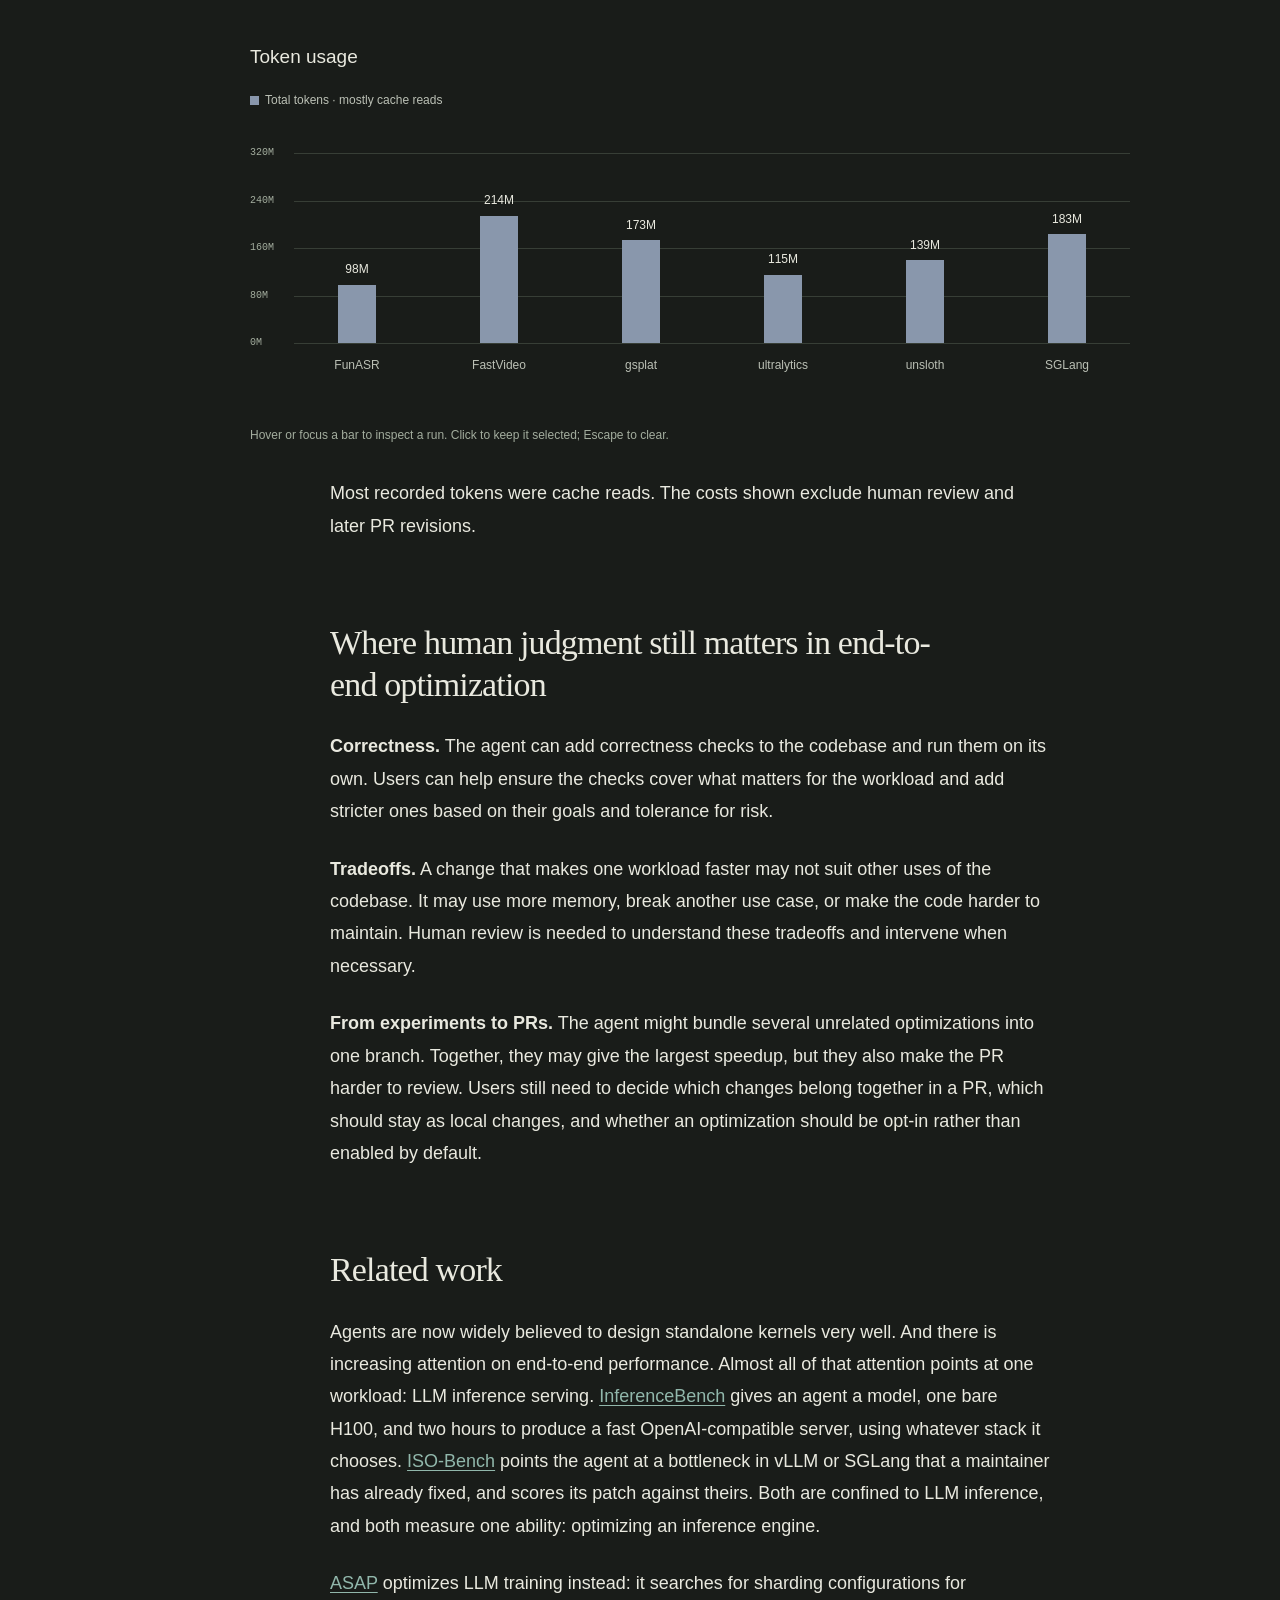
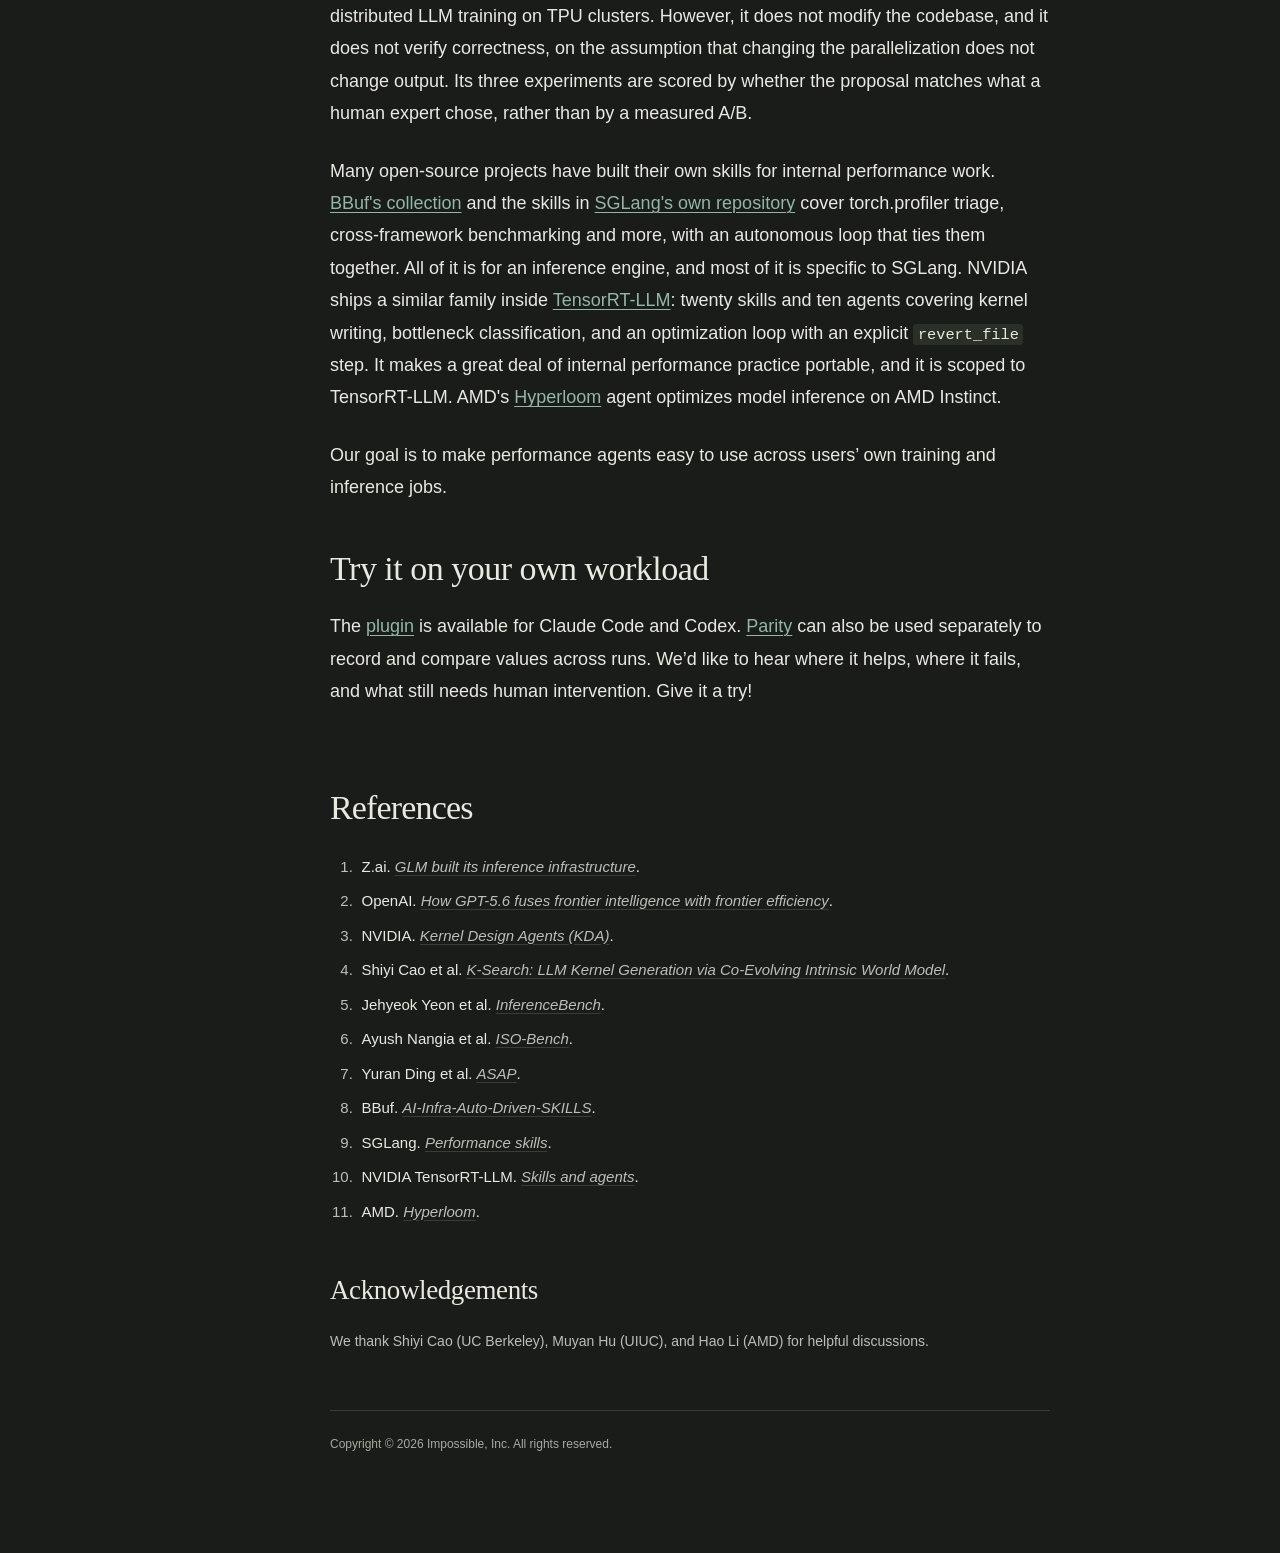
==== commit 057195c9: "Clarify correctness checks and training validation guidance" ====
--- a/who-ate-my-flops/index.html
+++ b/who-ate-my-flops/index.html
@@ -134,7 +134,7 @@
 <p><a href="https://github.com/OpenPerfAgent/who-ate-my-flops">Get the plugin and setup instructions ↗</a></p>
 
 <h3 id="under-the-hood">How we designed the harness</h3>
-<p>We rely on the underlying foundation model to reason about performance and propose optimizations. Our harness provides (1) workload context and profiling evidence to ground that reasoning, (2) checks to verify correctness during optimization, and (3) guidance for the agent to ask users questions and align on goals and constraints.</p>
+<p>We rely on the underlying foundation model to reason about performance and propose optimizations. Our harness provides (1) workload context and profiling evidence to ground that reasoning, (2) correctness checks during optimization, and (3) guidance for the agent to ask users questions and align on goals and constraints.</p>
 <h4>Two key contexts: computation structure and runtime profiling</h4>
 
 <figure class="context-map" id="context-map" aria-label="Computation structure linked to runtime profiling and extracted views">
@@ -167,8 +167,8 @@
 <p>Together, these two contexts help the agent build a mental performance model of the job: where time goes and why. It can compare the measured runtime with the computation structure to identify performance problems that either view alone might miss. We also record source locations (<code>file:line</code>) in the computation structure, so the agent can trace runtime symptoms back to the relevant code.</p>
 </div>
 
-<h4 id="checking-results">Correctness verification</h4>
-<p>Verifying that a change preserves an AI job’s behavior is more complex than checking a single kernel’s outputs. So we built a small tool, <a href="https://github.com/OpenPerfAgent/parity">parity</a>, to help with this verification. It records intermediate values and compares them across runs. For training, these might include inputs, loss, and gradient norms:</p>
+<h4 id="checking-results">Correctness checks</h4>
+<p>Checking whether a change preserves an AI job’s behavior is more complex than checking a single kernel’s outputs. So we built a small tool, <a href="https://github.com/OpenPerfAgent/parity">parity</a>, to help with these checks. It records intermediate values and compares them across runs. For training, these should include inputs, loss, and gradient norms:</p>
 
 <pre data-language="python"><code>for step, batch in enumerate(loader):
     # Record an input checksum.
@@ -197,7 +197,7 @@
 
 </figure>
 
-<p>With parity, users only need to reason about what to check and how much numerical error is acceptable. They can leave the performance work to the agent without having to work through all the ML systems details. In practice, the agent can also suggest where to add checks, though we sometimes ask for stricter ones. We fix random seeds and data order, then repeat the baseline runs to measure the remaining numerical variation. This helps the agent distinguish natural variation from differences introduced by an optimization.</p>
+<p>With parity, users only need to reason about what to check and how much numerical error is acceptable. They can leave the performance work to the agent without having to work through all the ML systems details. In practice, the agent can suggest where to add checks, but we sometimes request additional checks for greater confidence in correctness. We fix random seeds and data order, then repeat the baseline runs to measure the remaining numerical variation. This helps the agent distinguish natural variation from differences introduced by an optimization.</p>
 
 <h4>Asking users questions proactively</h4>
 <p>Users may forget to mention some requirements. Those without an ML systems background may not know which details matter. So we let the agent proactively ask questions during <code>init</code> to clarify the user’s goals, constraints, and preferences before optimization begins.</p>
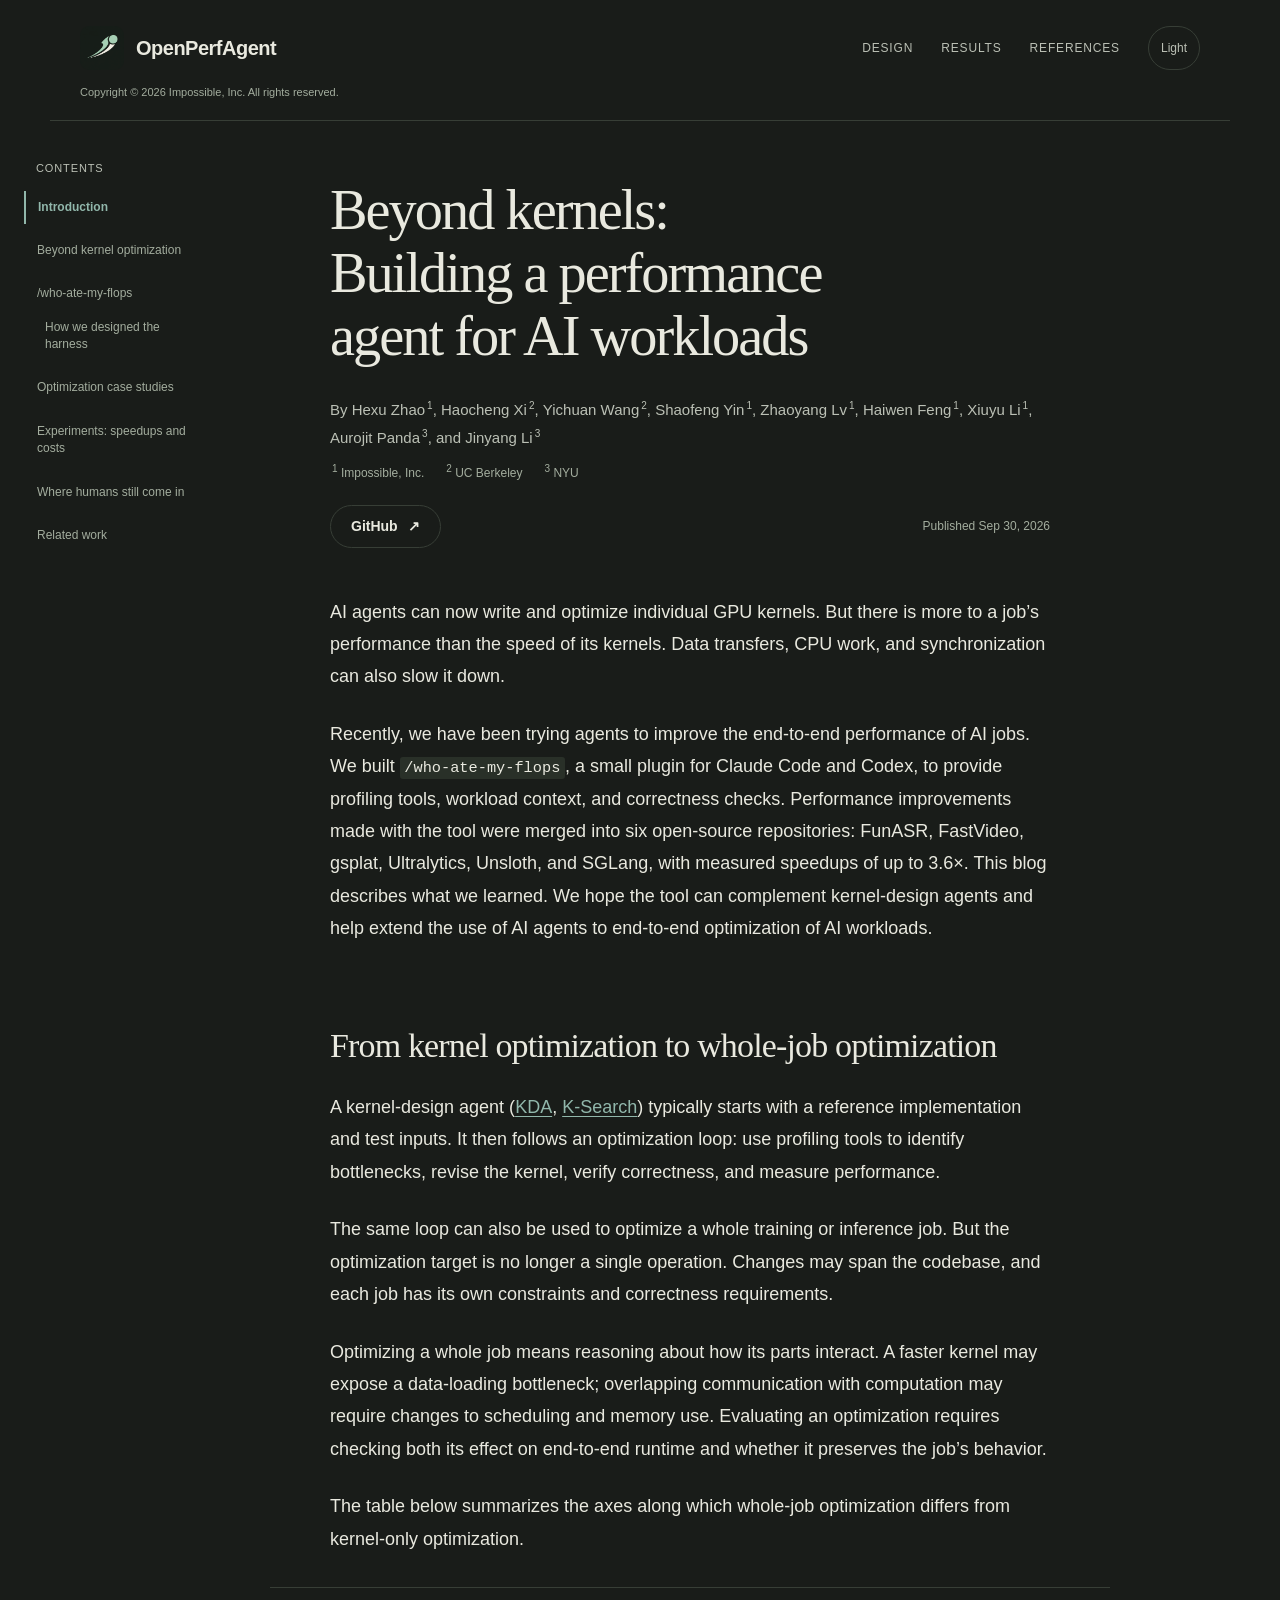
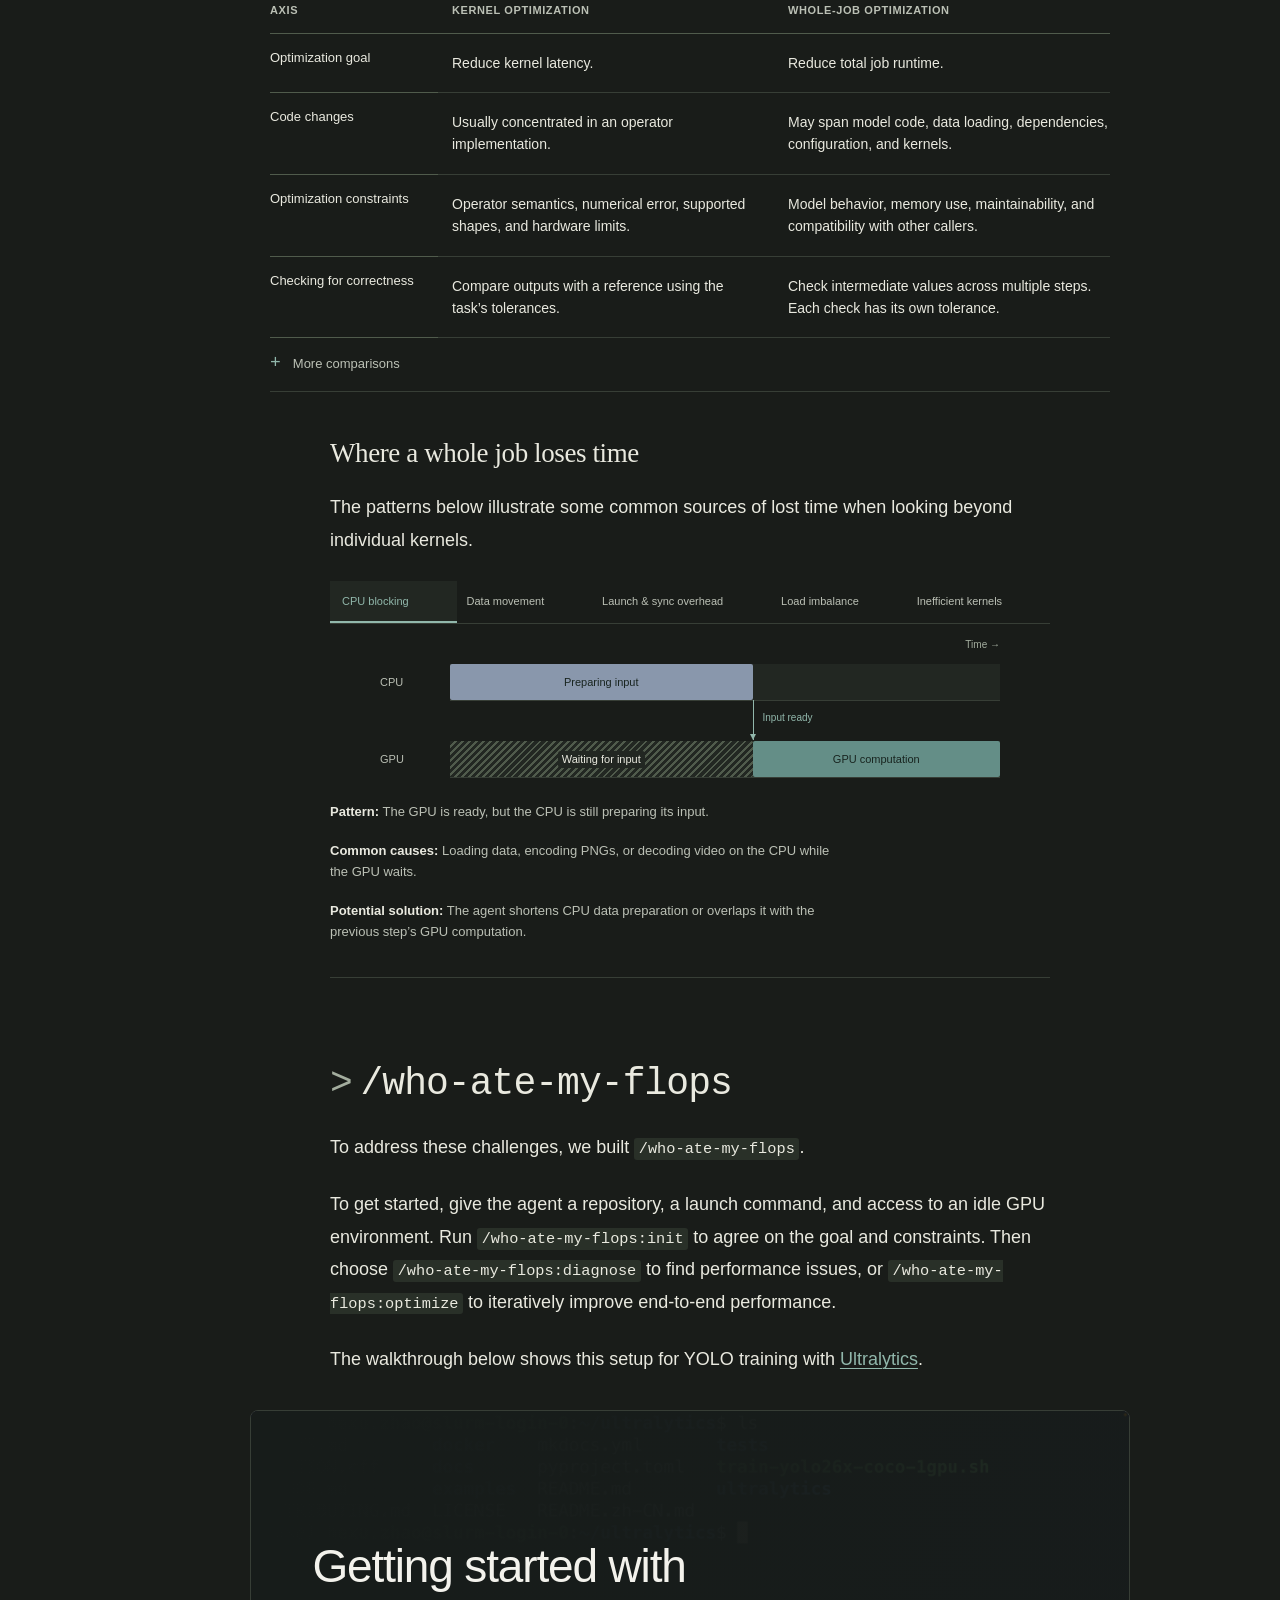
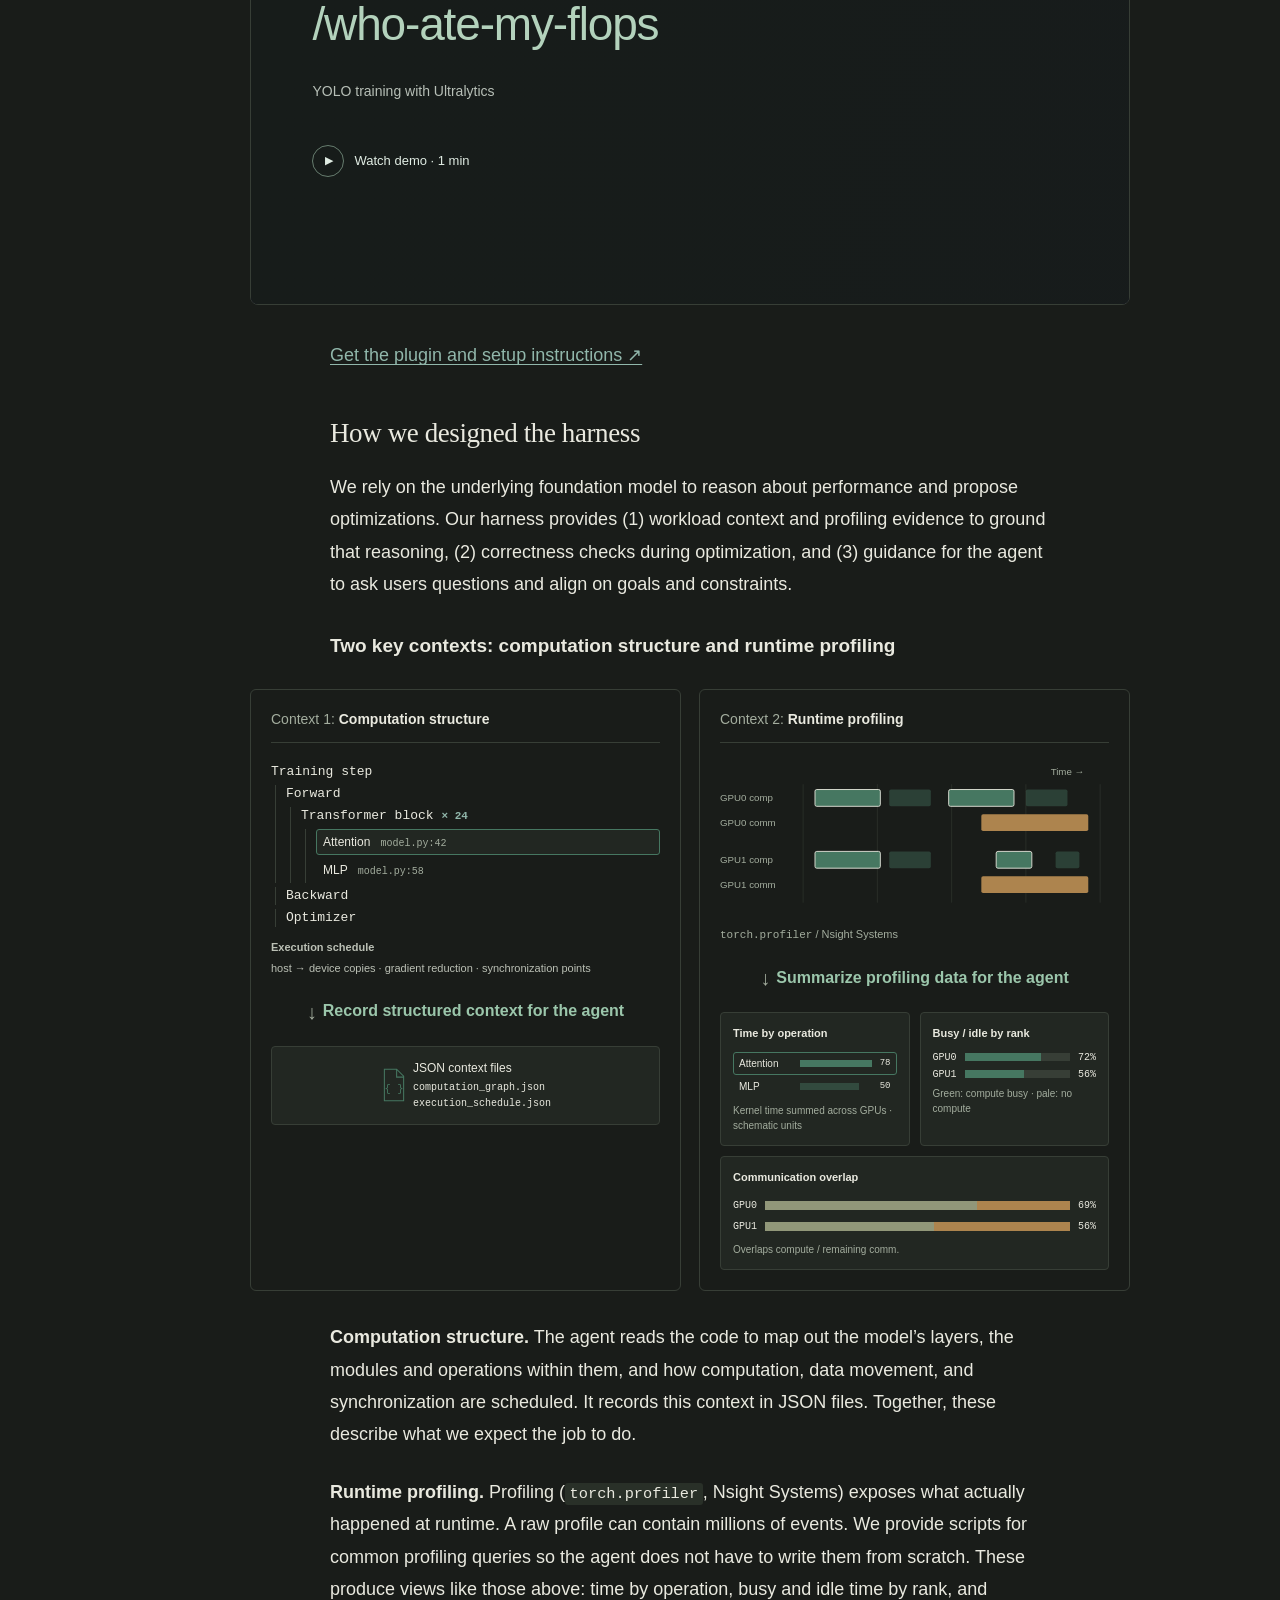
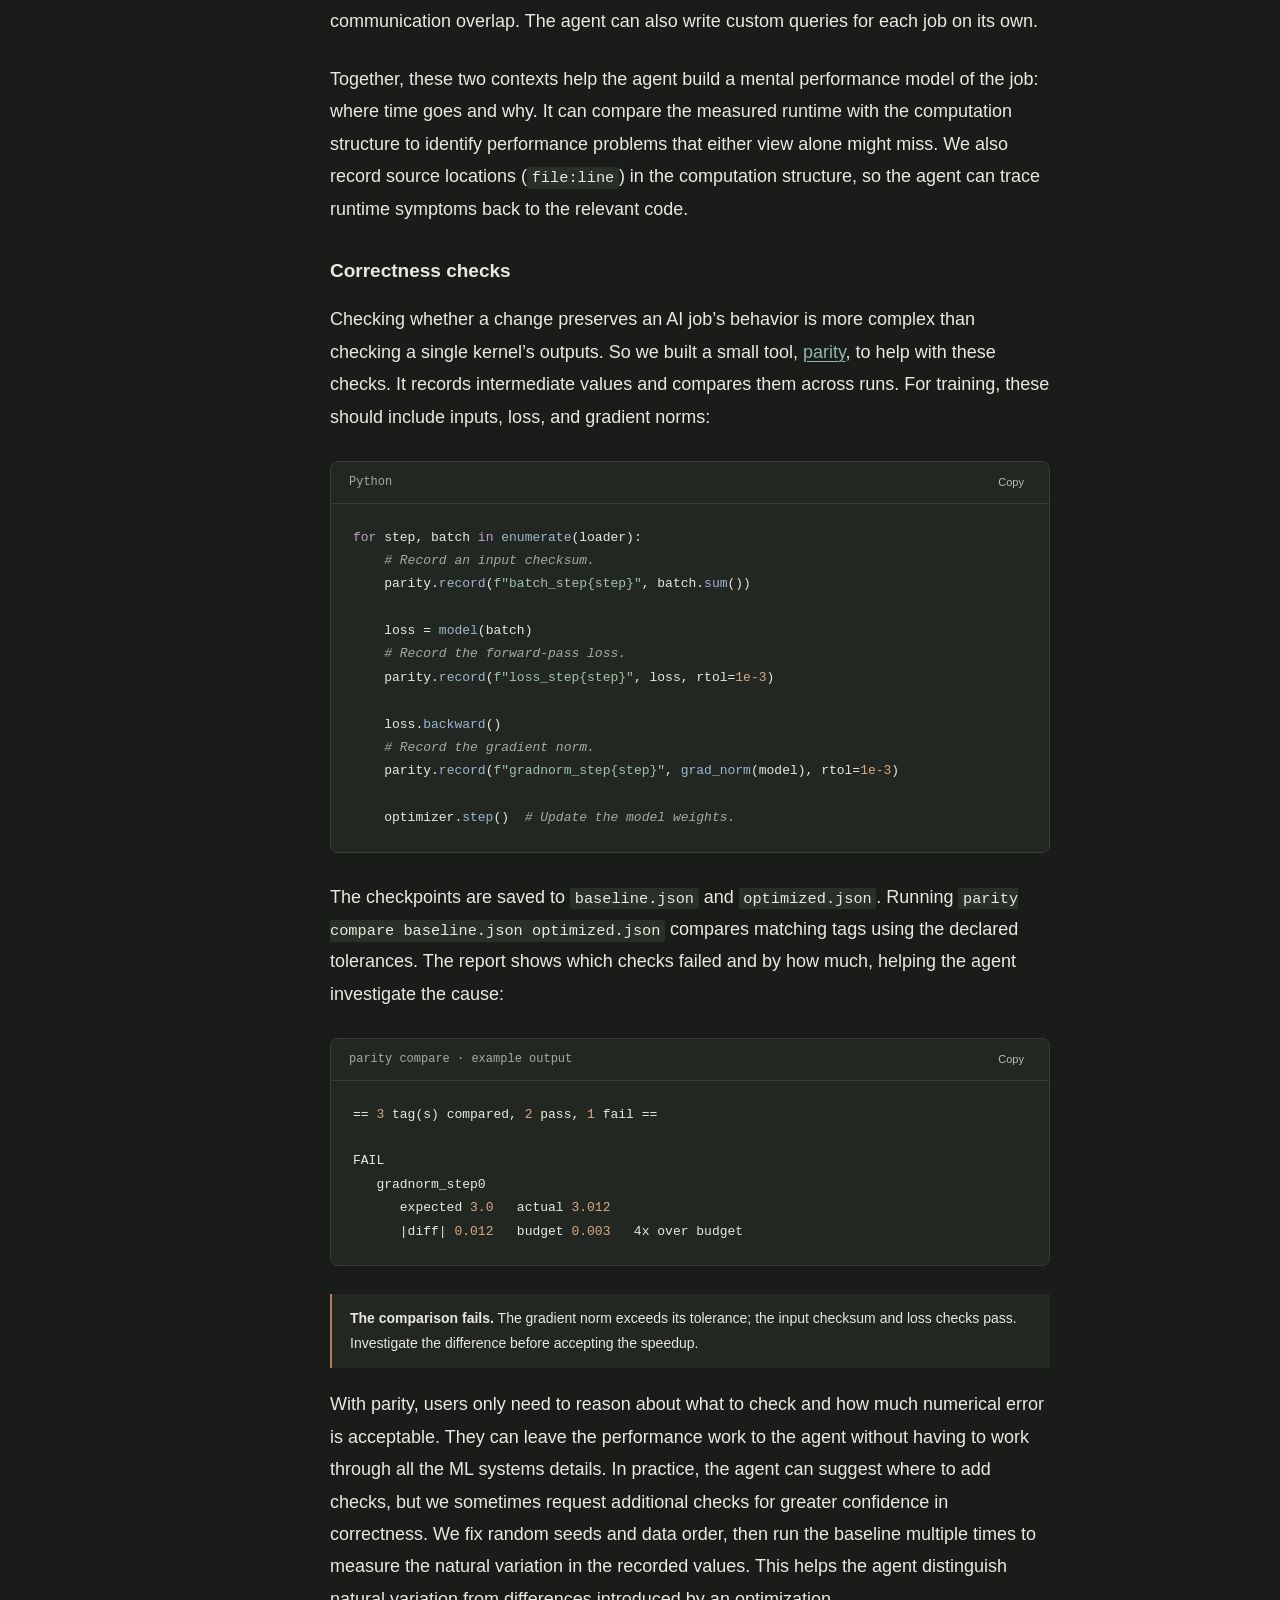
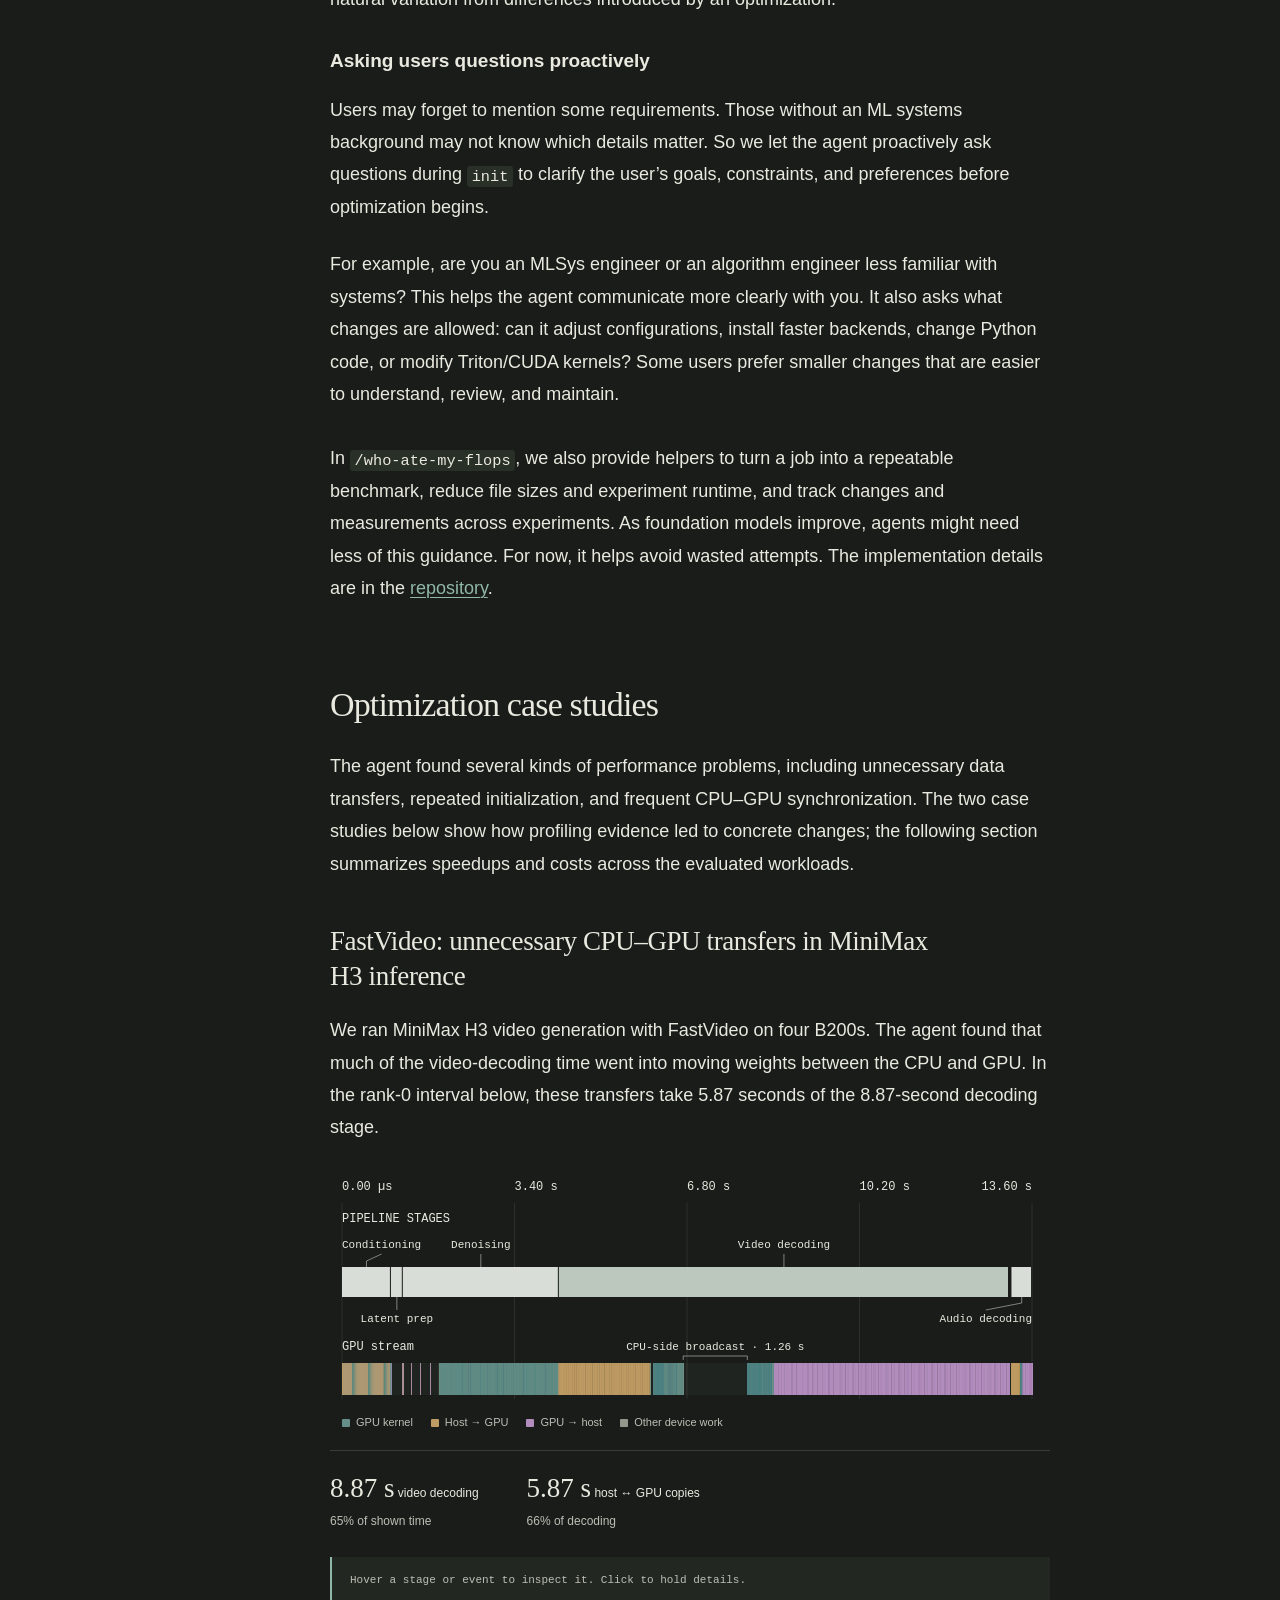
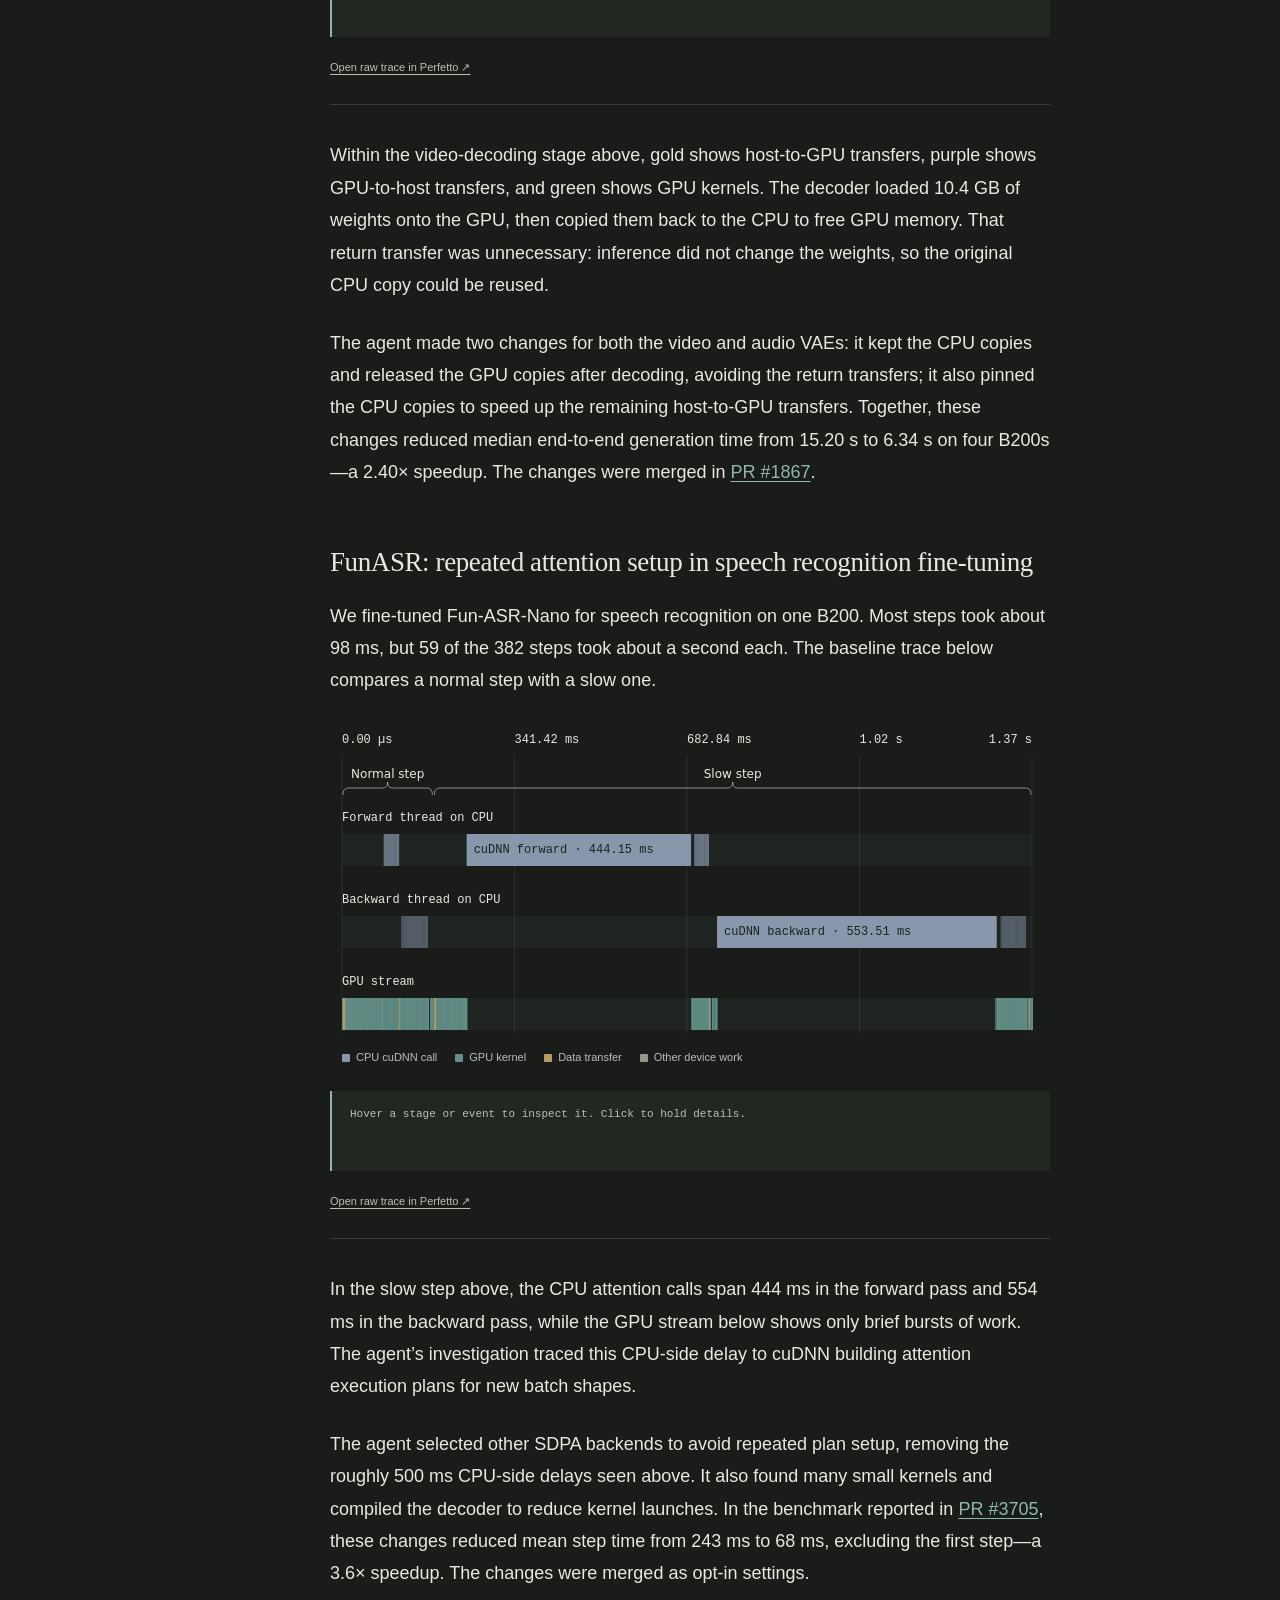
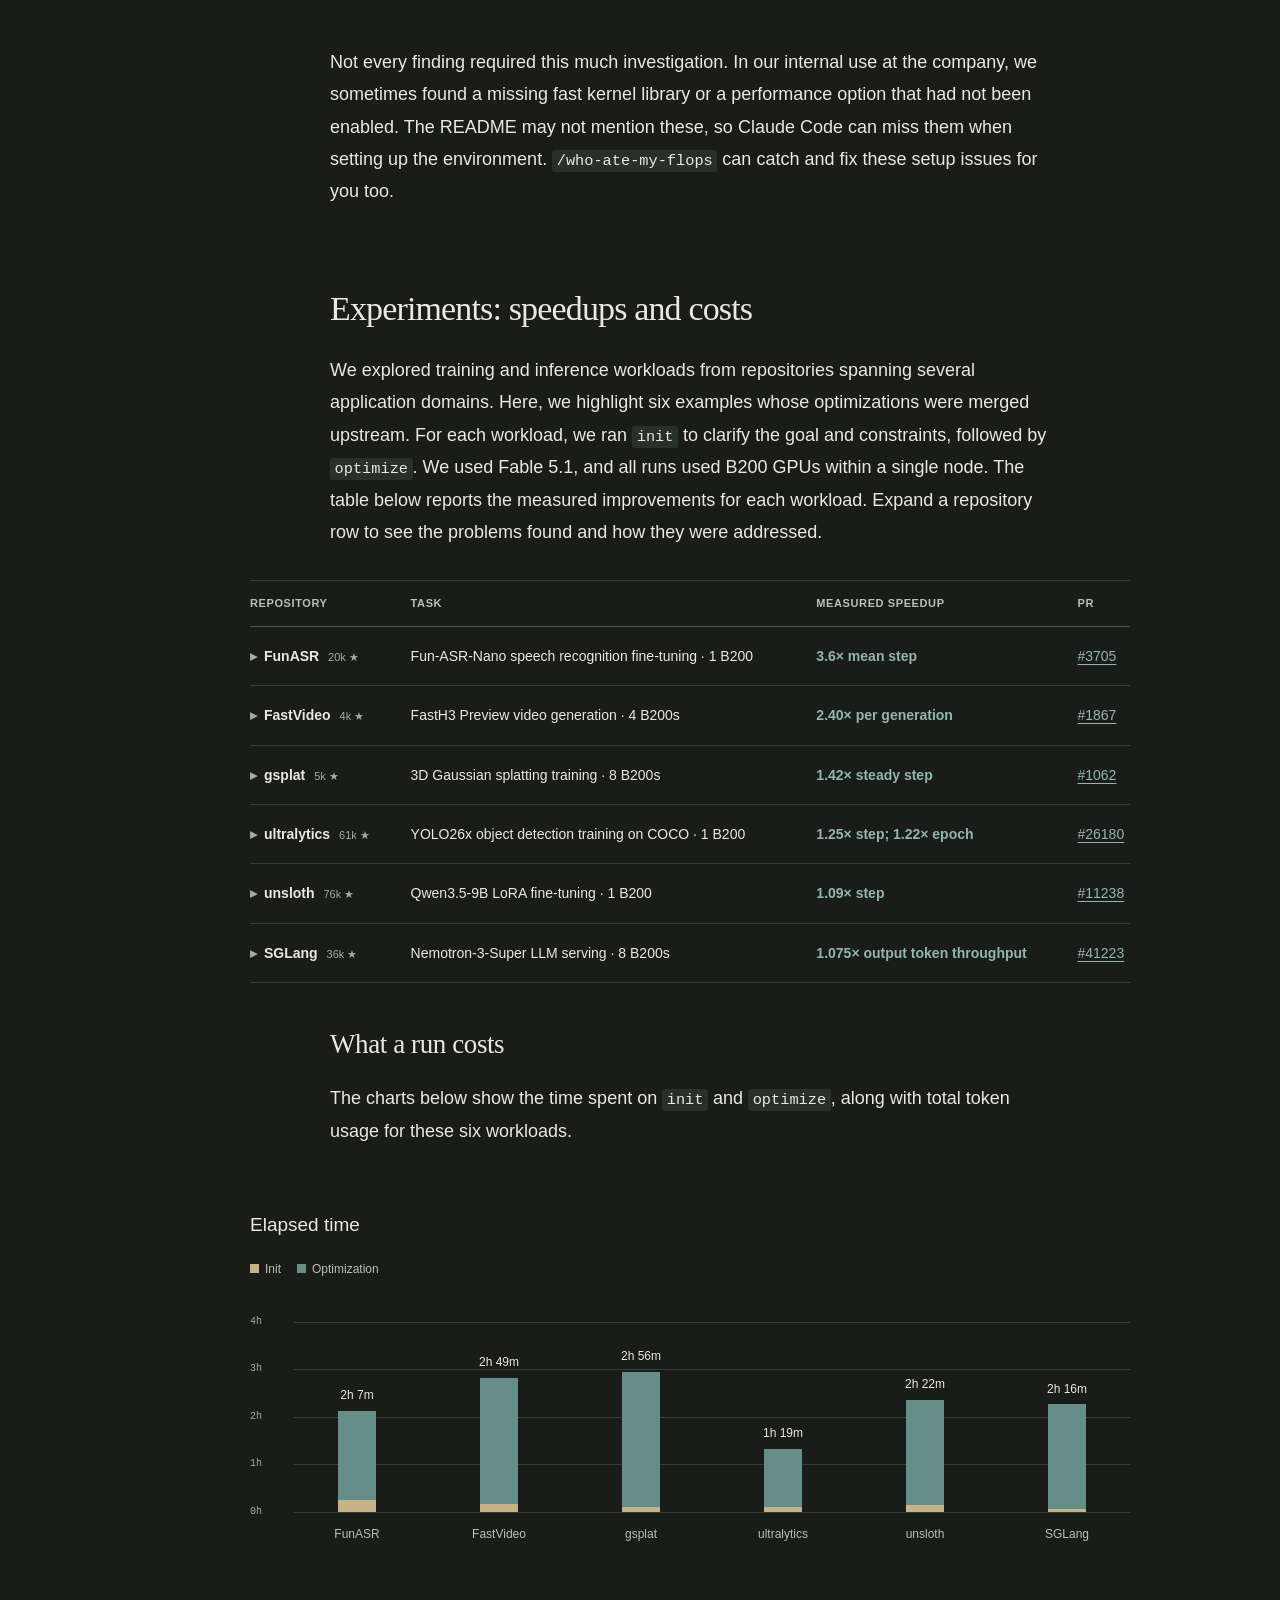
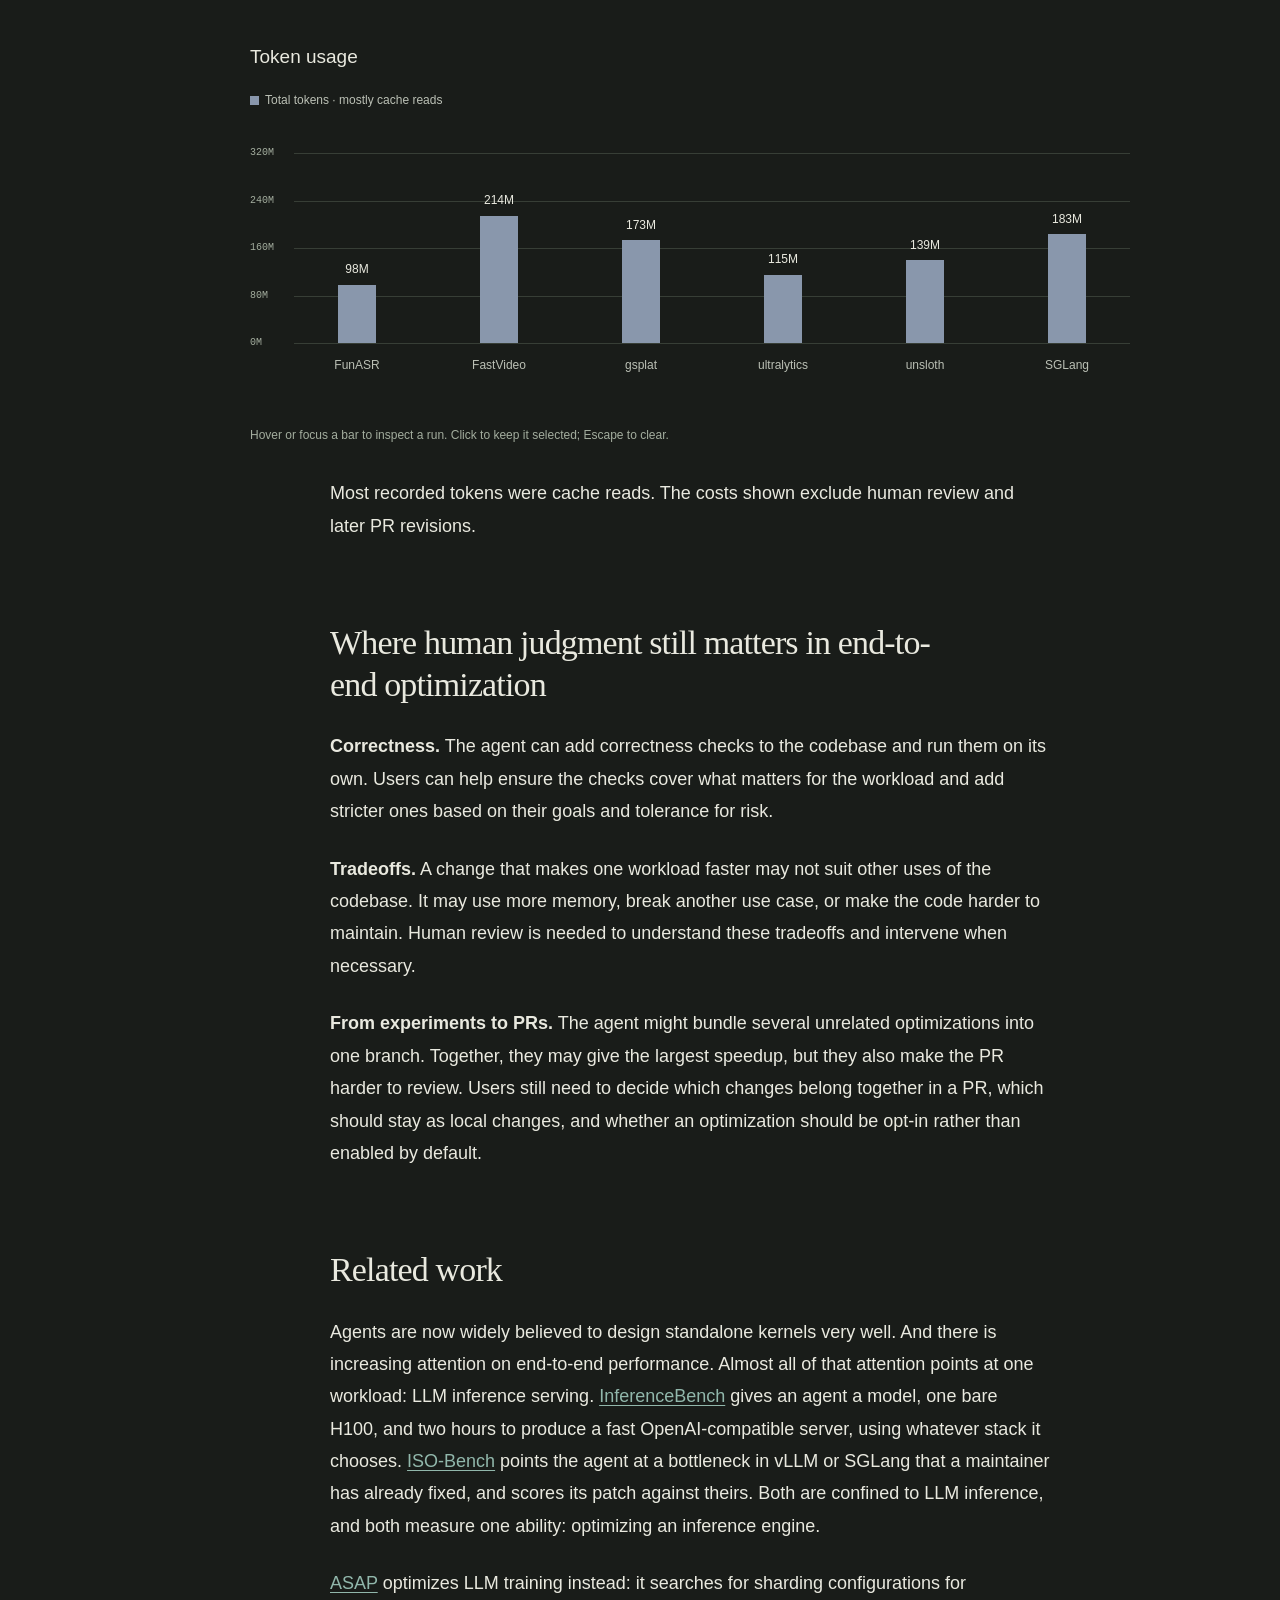
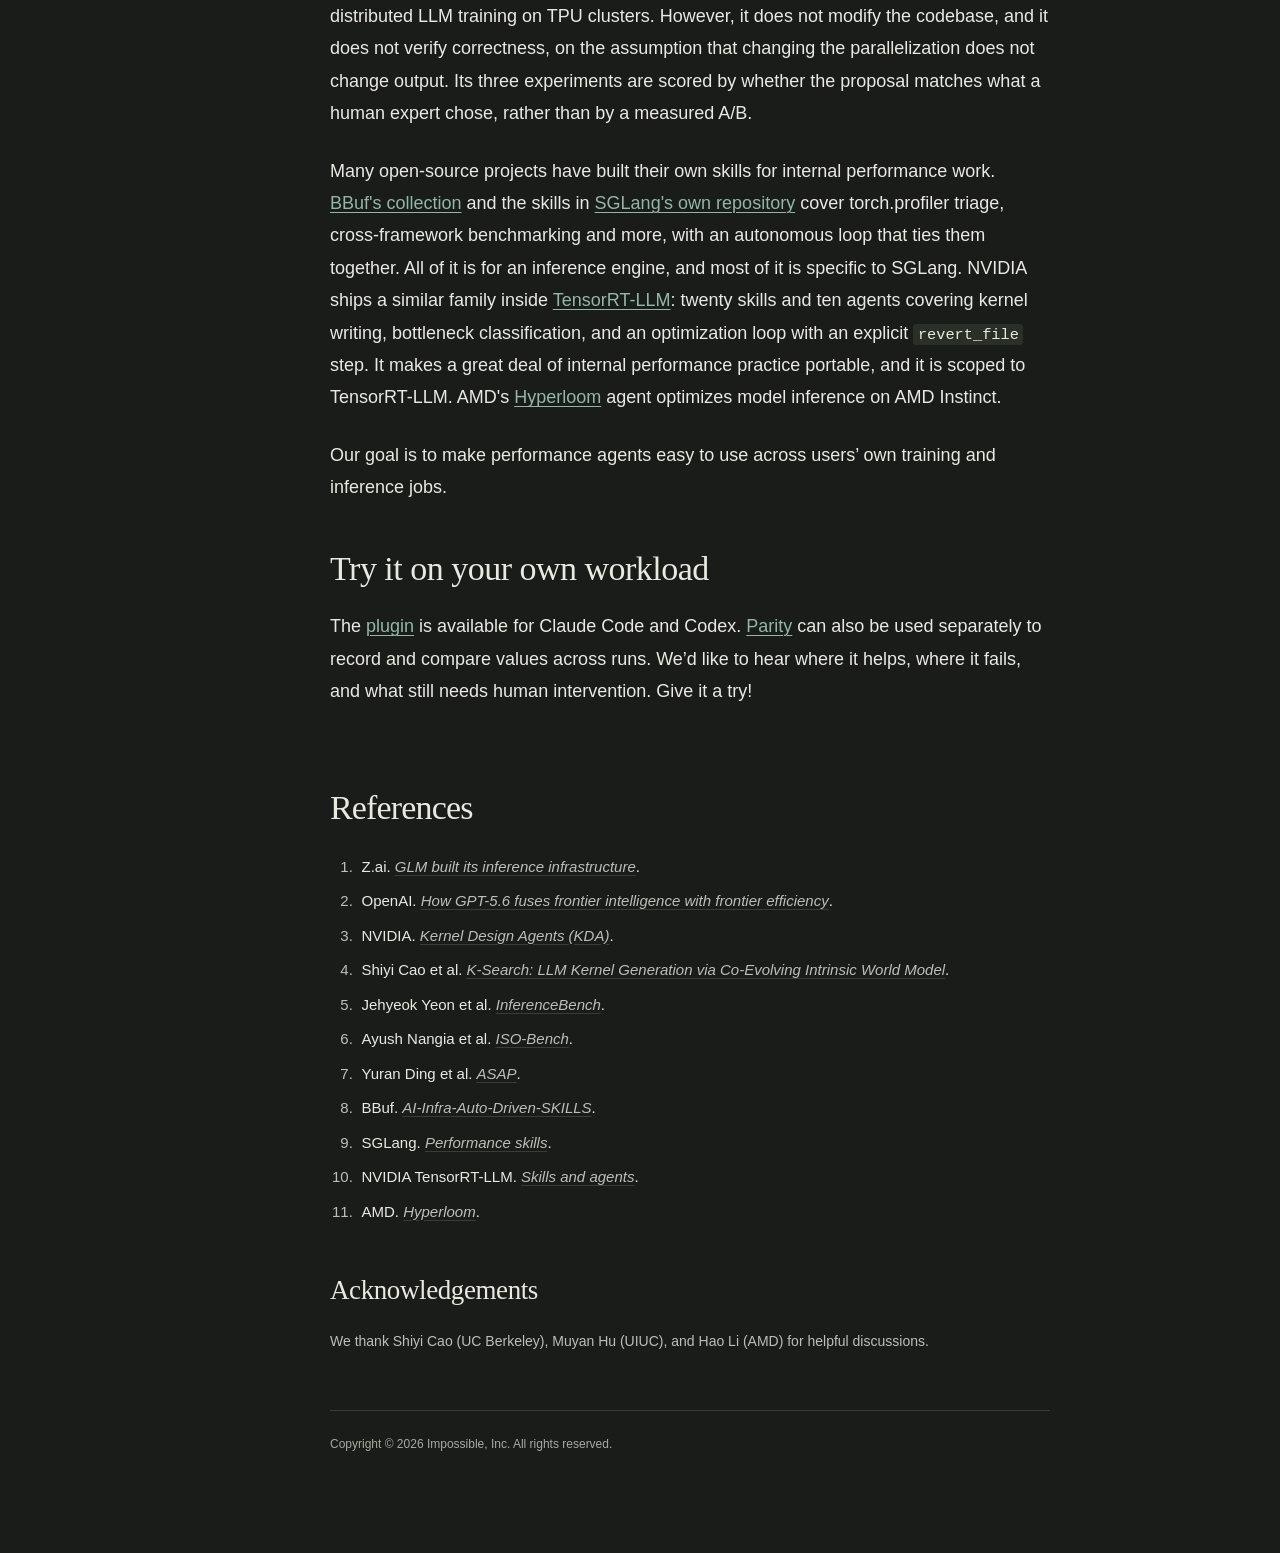
==== commit b77aa148: "Clarify baseline numerical variation measurement" ====
--- a/who-ate-my-flops/index.html
+++ b/who-ate-my-flops/index.html
@@ -197,7 +197,7 @@
 
 </figure>
 
-<p>With parity, users only need to reason about what to check and how much numerical error is acceptable. They can leave the performance work to the agent without having to work through all the ML systems details. In practice, the agent can suggest where to add checks, but we sometimes request additional checks for greater confidence in correctness. We fix random seeds and data order, then repeat the baseline runs to measure the remaining numerical variation. This helps the agent distinguish natural variation from differences introduced by an optimization.</p>
+<p>With parity, users only need to reason about what to check and how much numerical error is acceptable. They can leave the performance work to the agent without having to work through all the ML systems details. In practice, the agent can suggest where to add checks, but we sometimes request additional checks for greater confidence in correctness. We fix random seeds and data order, then run the baseline multiple times to measure the natural variation in the recorded values. This helps the agent distinguish natural variation from differences introduced by an optimization.</p>
 
 <h4>Asking users questions proactively</h4>
 <p>Users may forget to mention some requirements. Those without an ML systems background may not know which details matter. So we let the agent proactively ask questions during <code>init</code> to clarify the user’s goals, constraints, and preferences before optimization begins.</p>
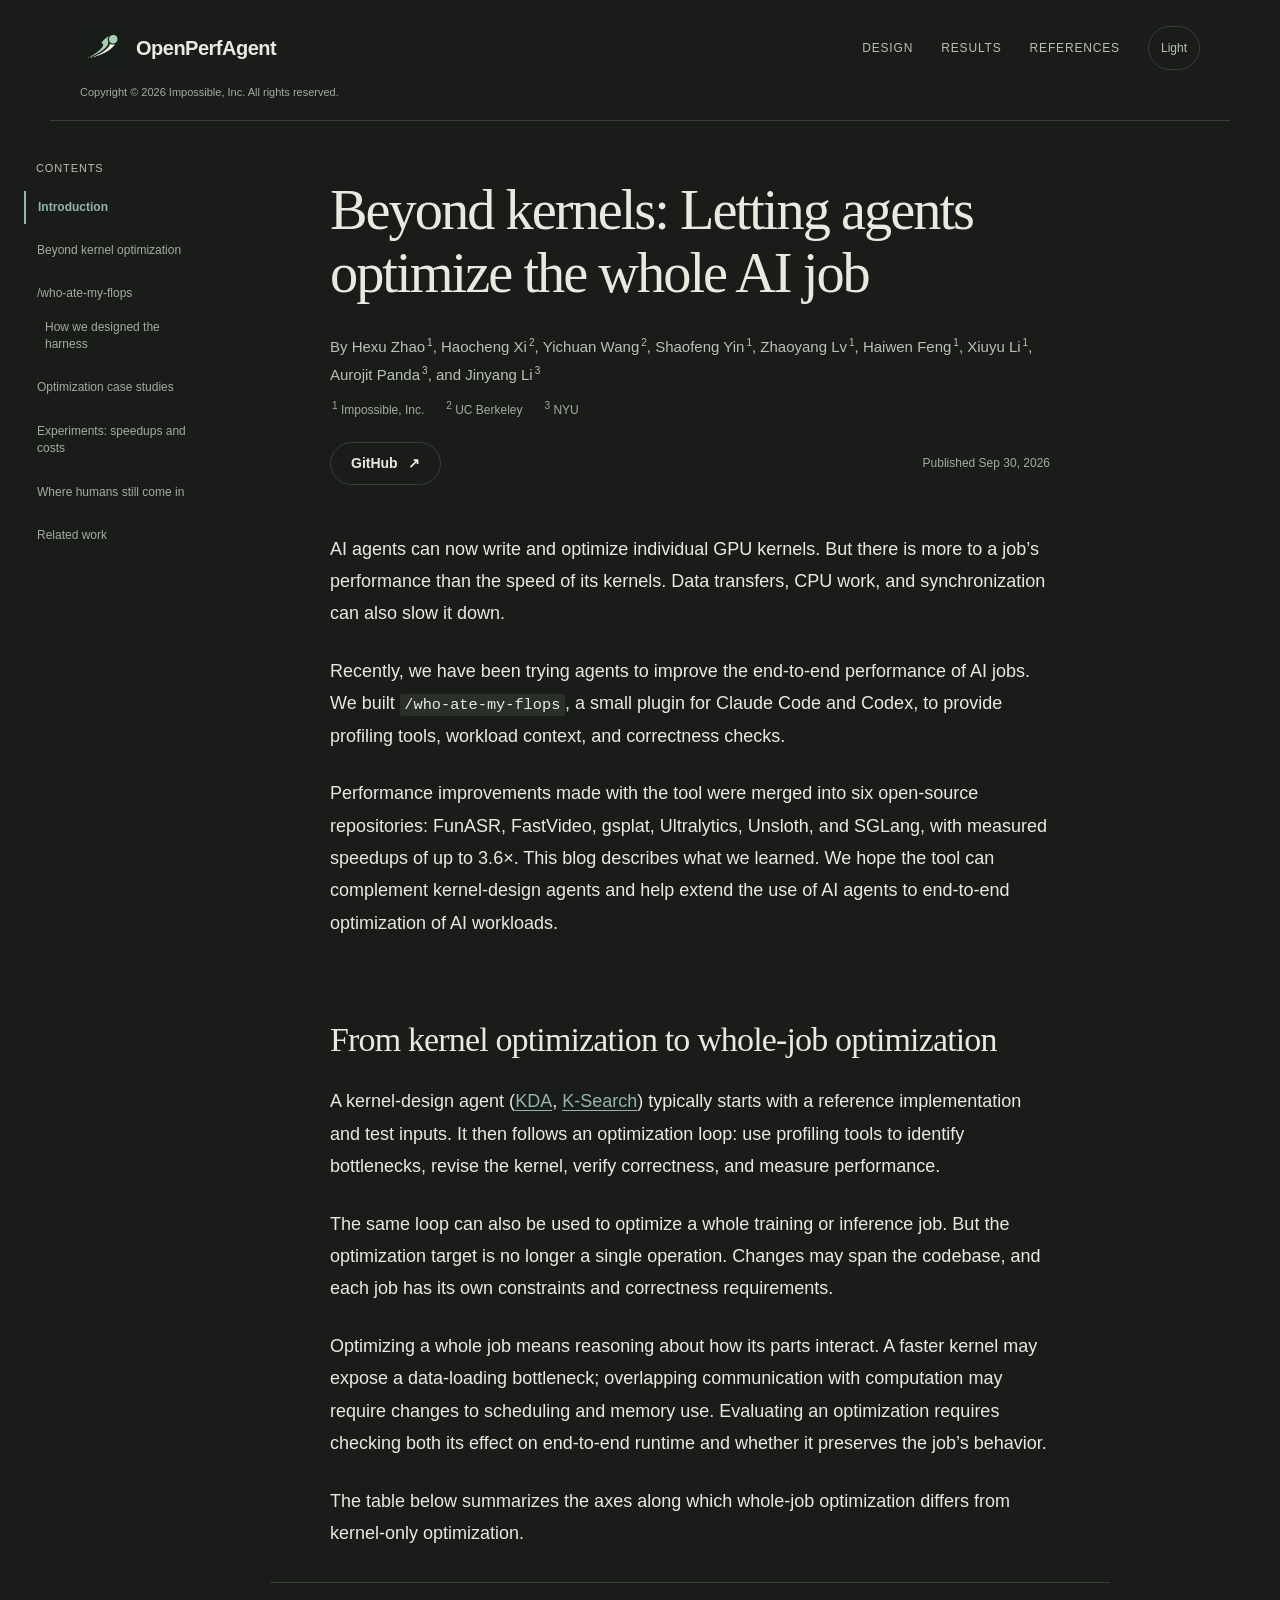
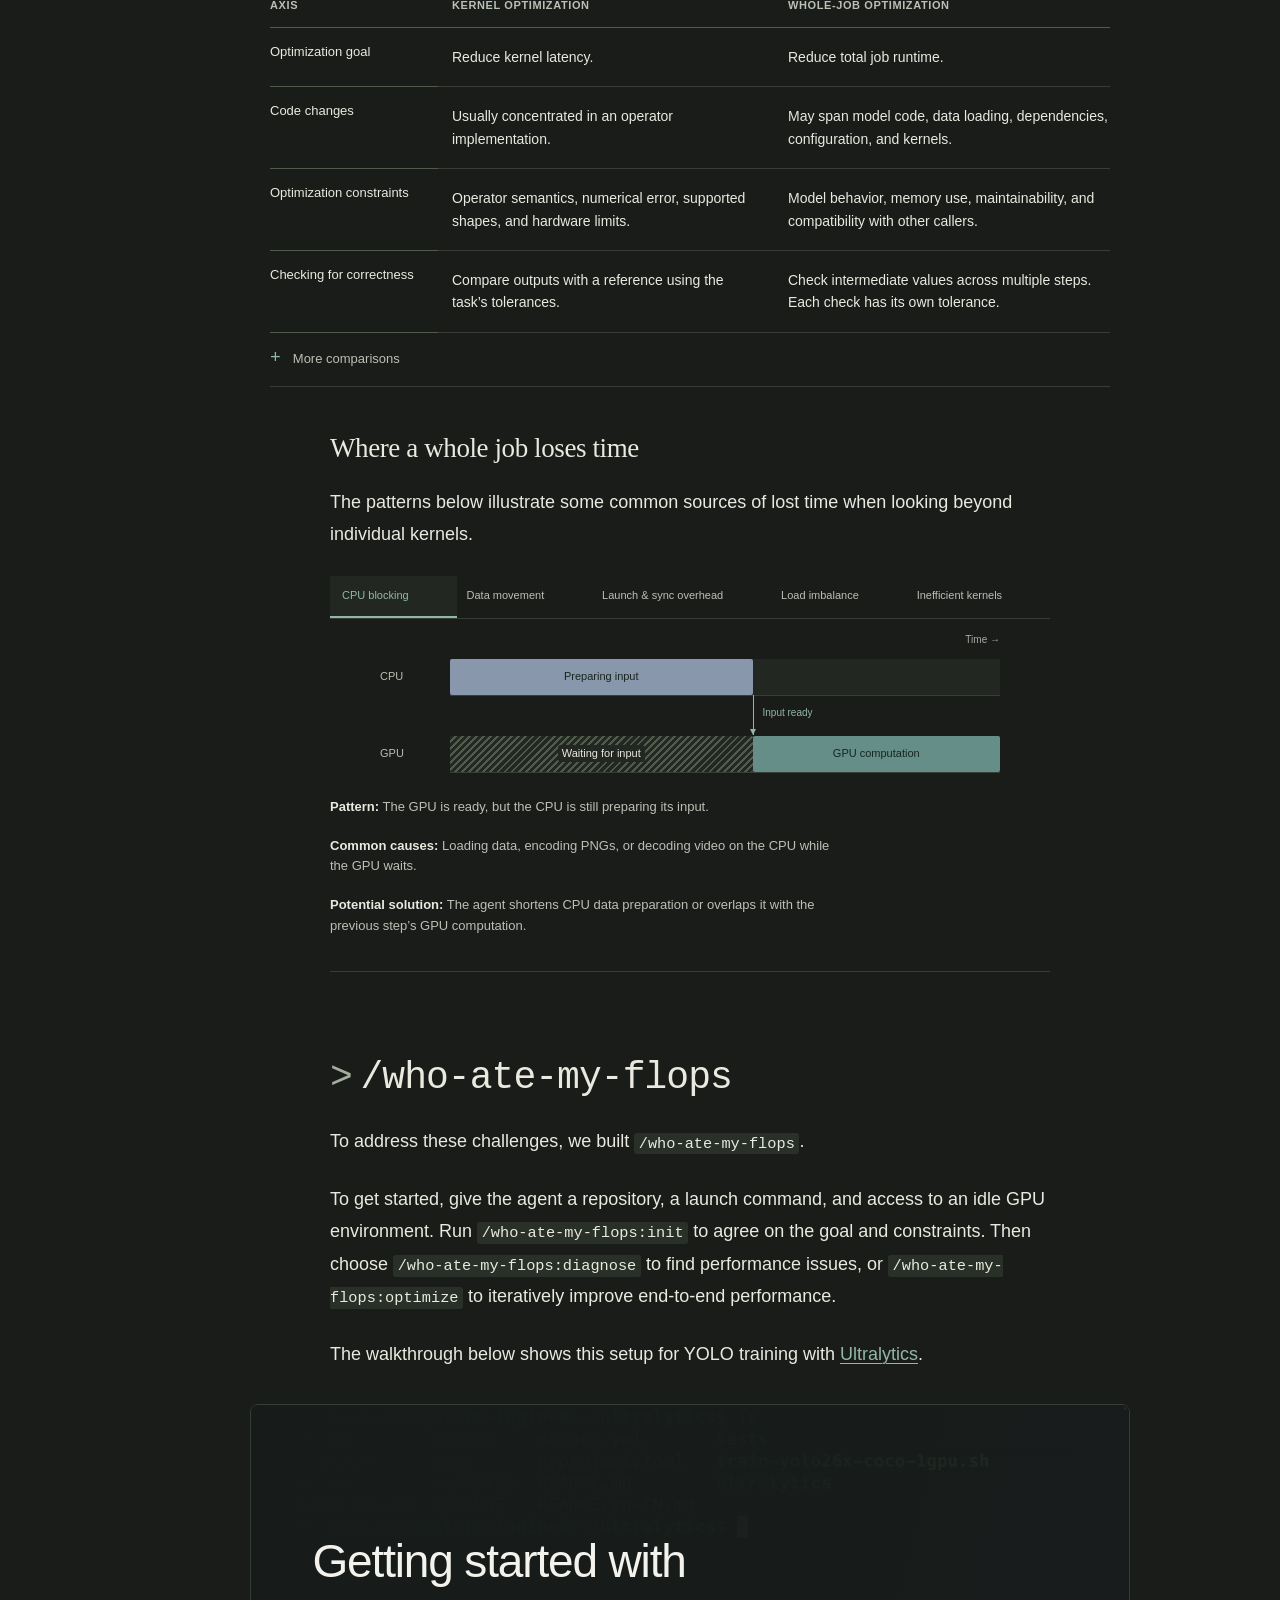
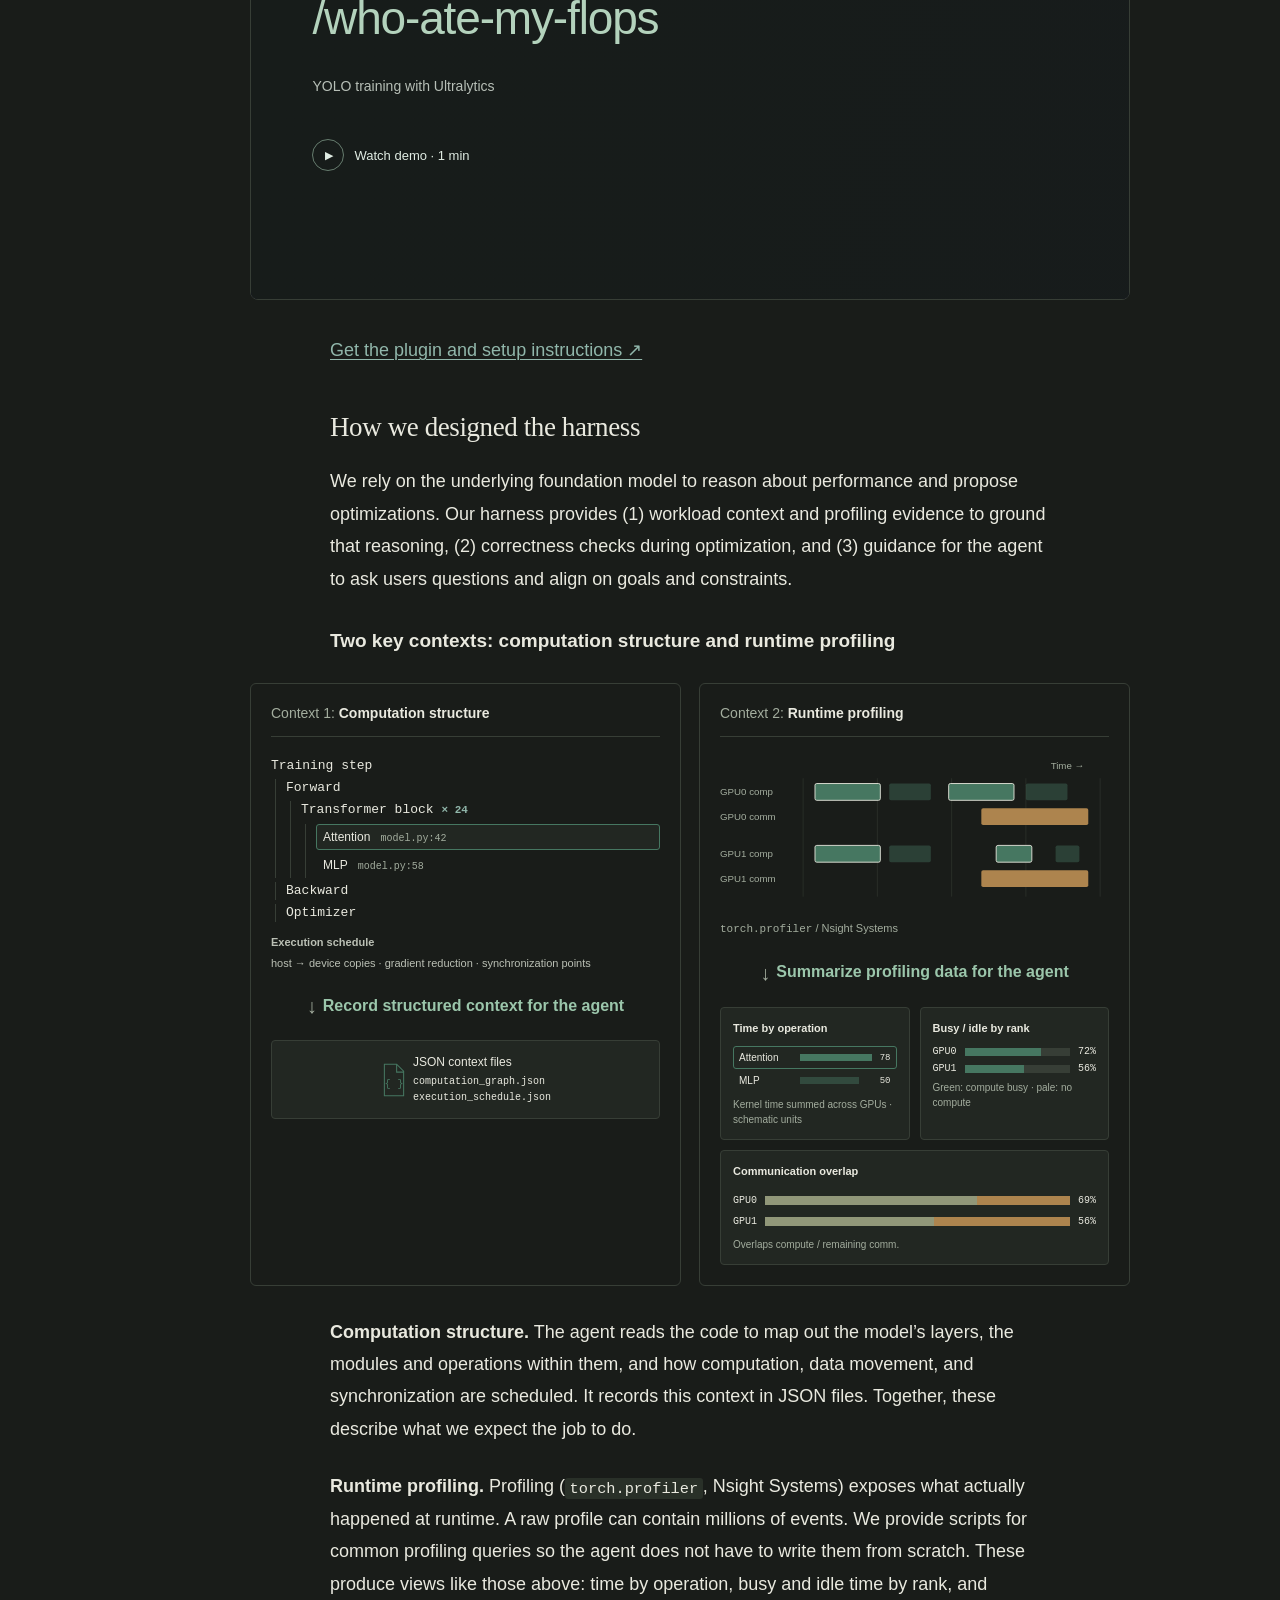
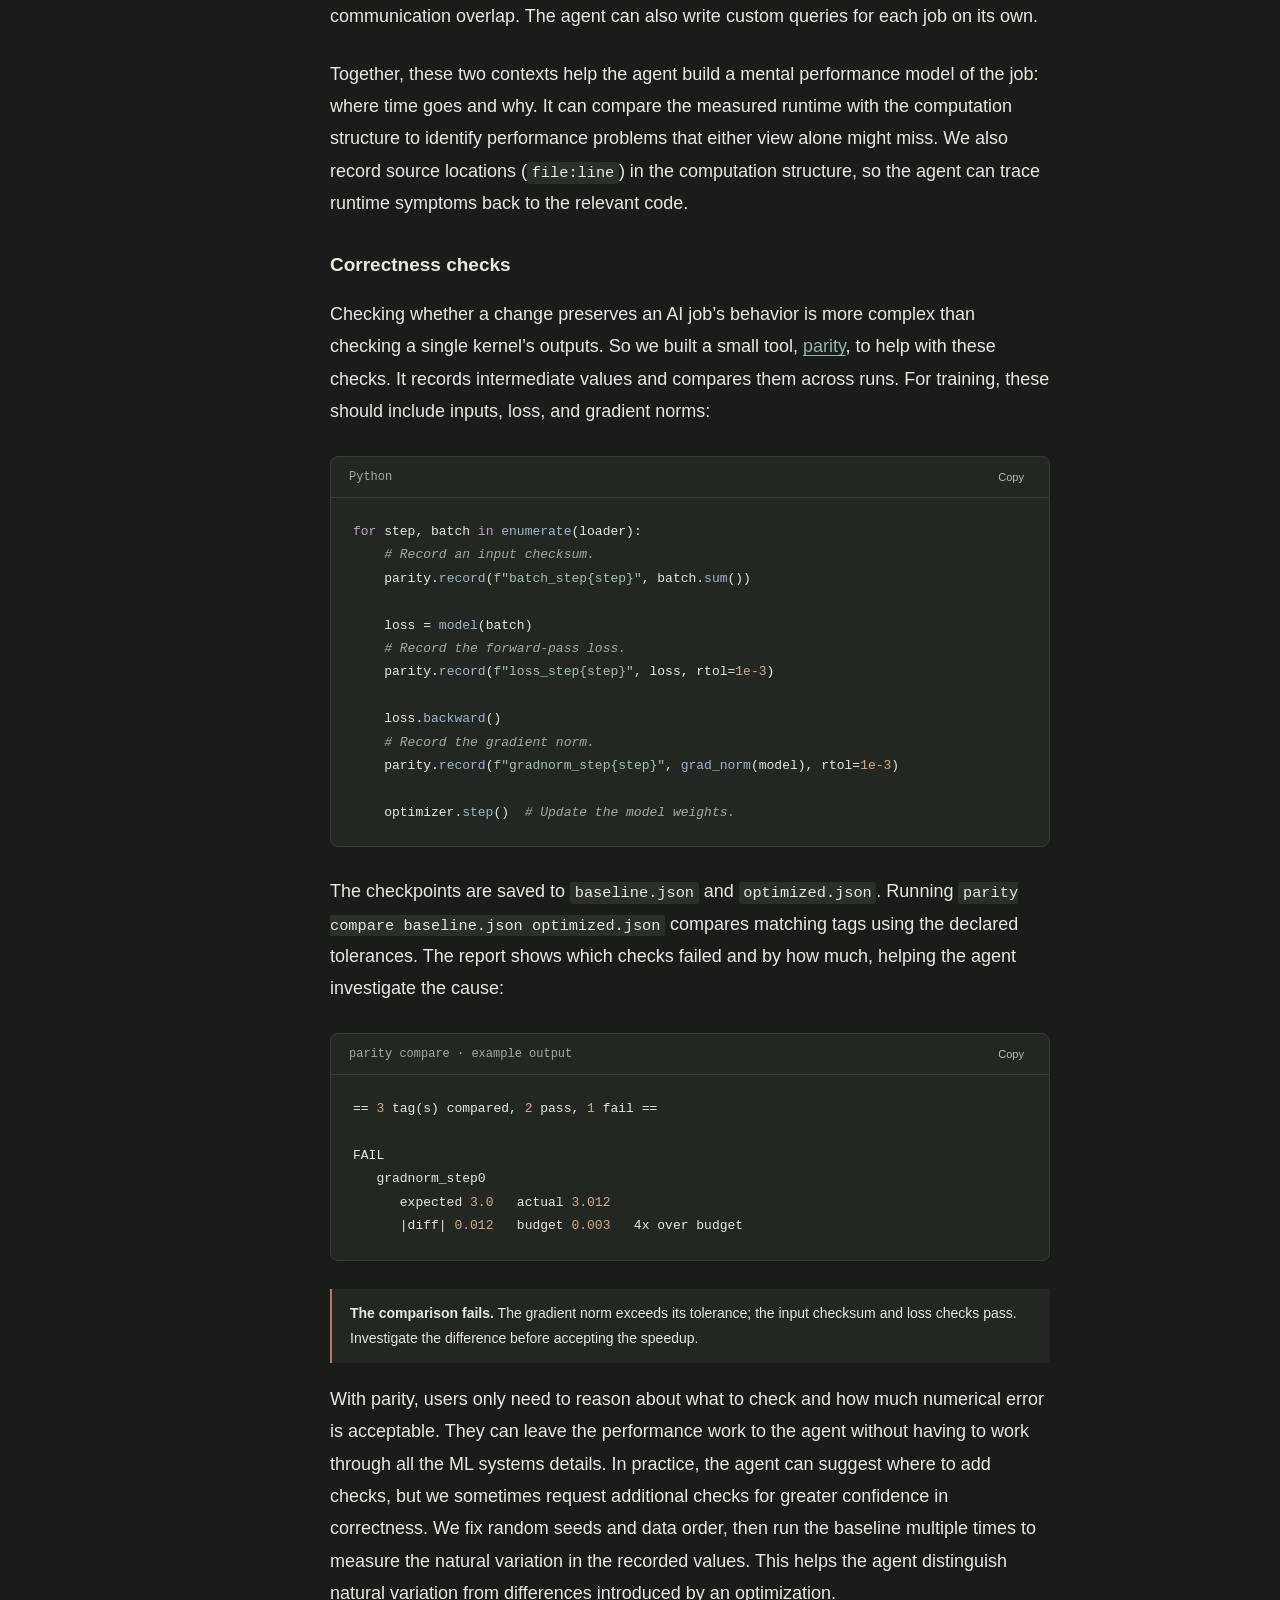
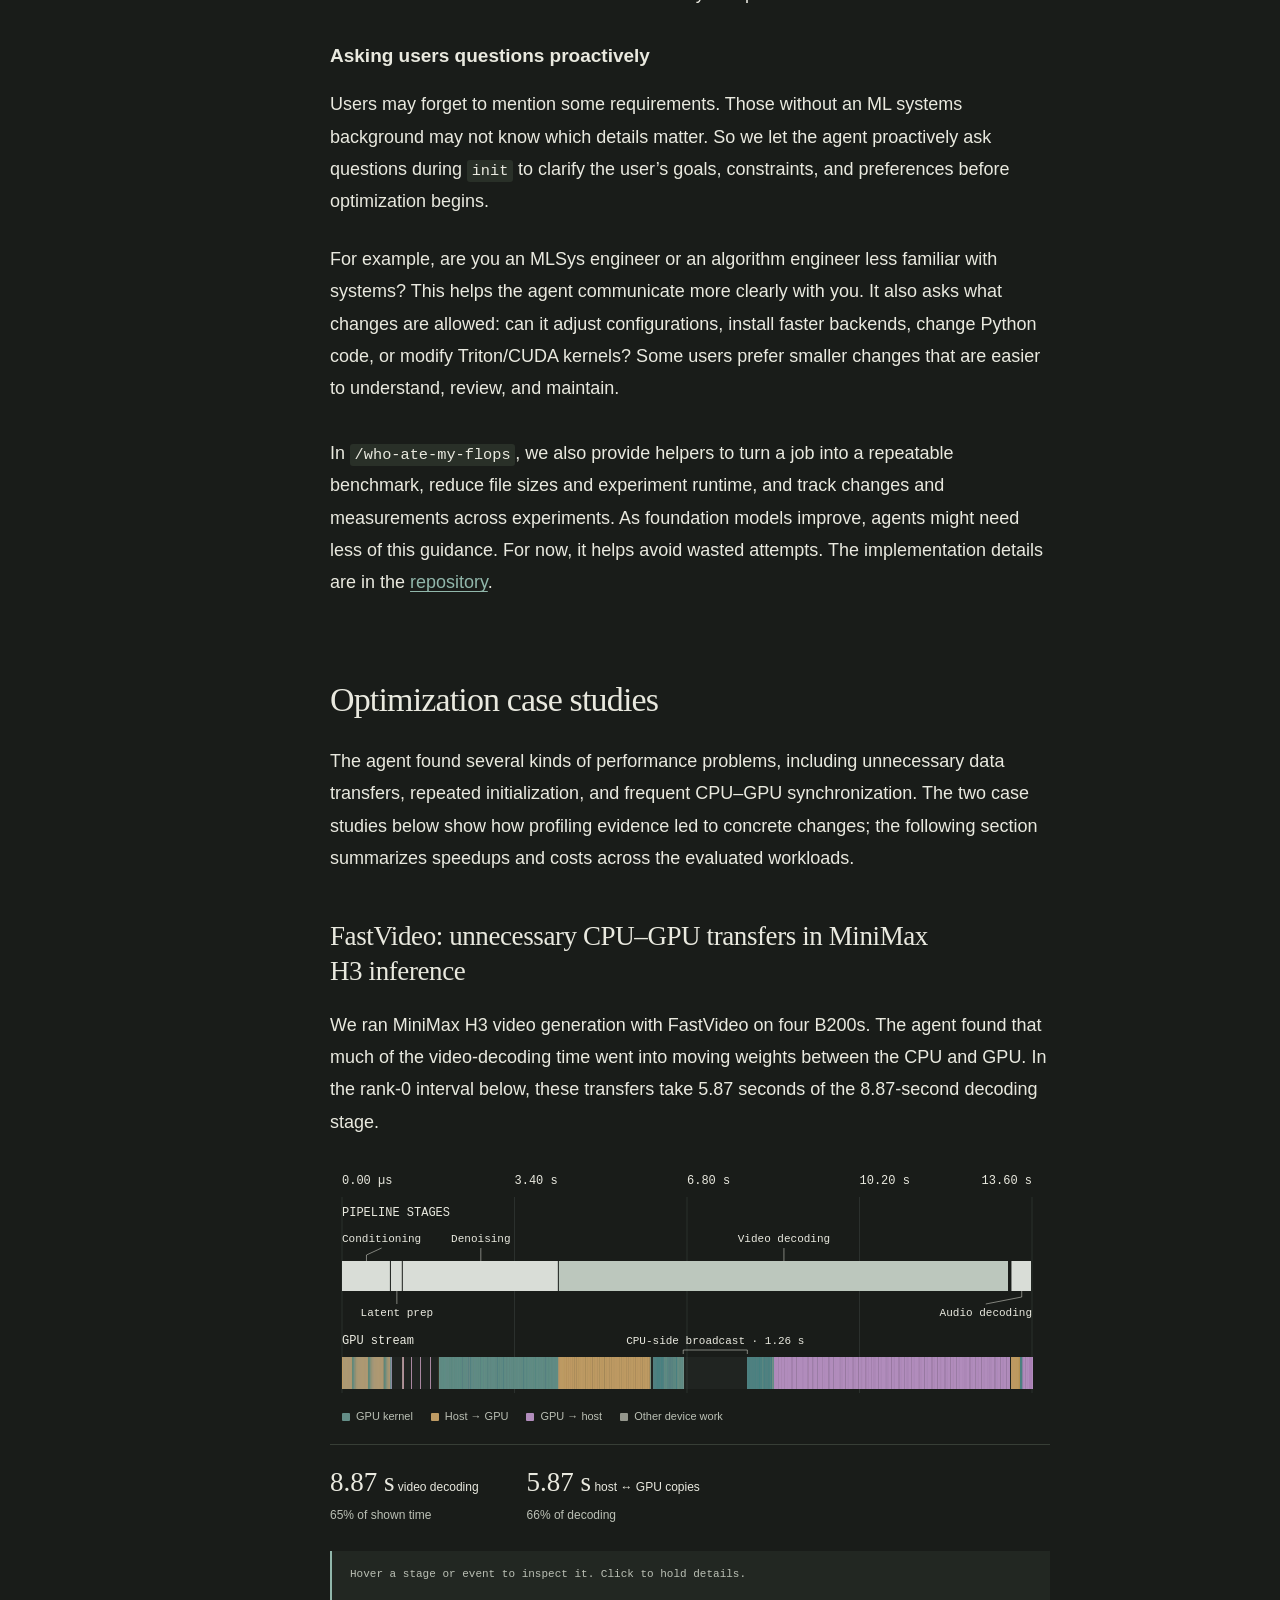
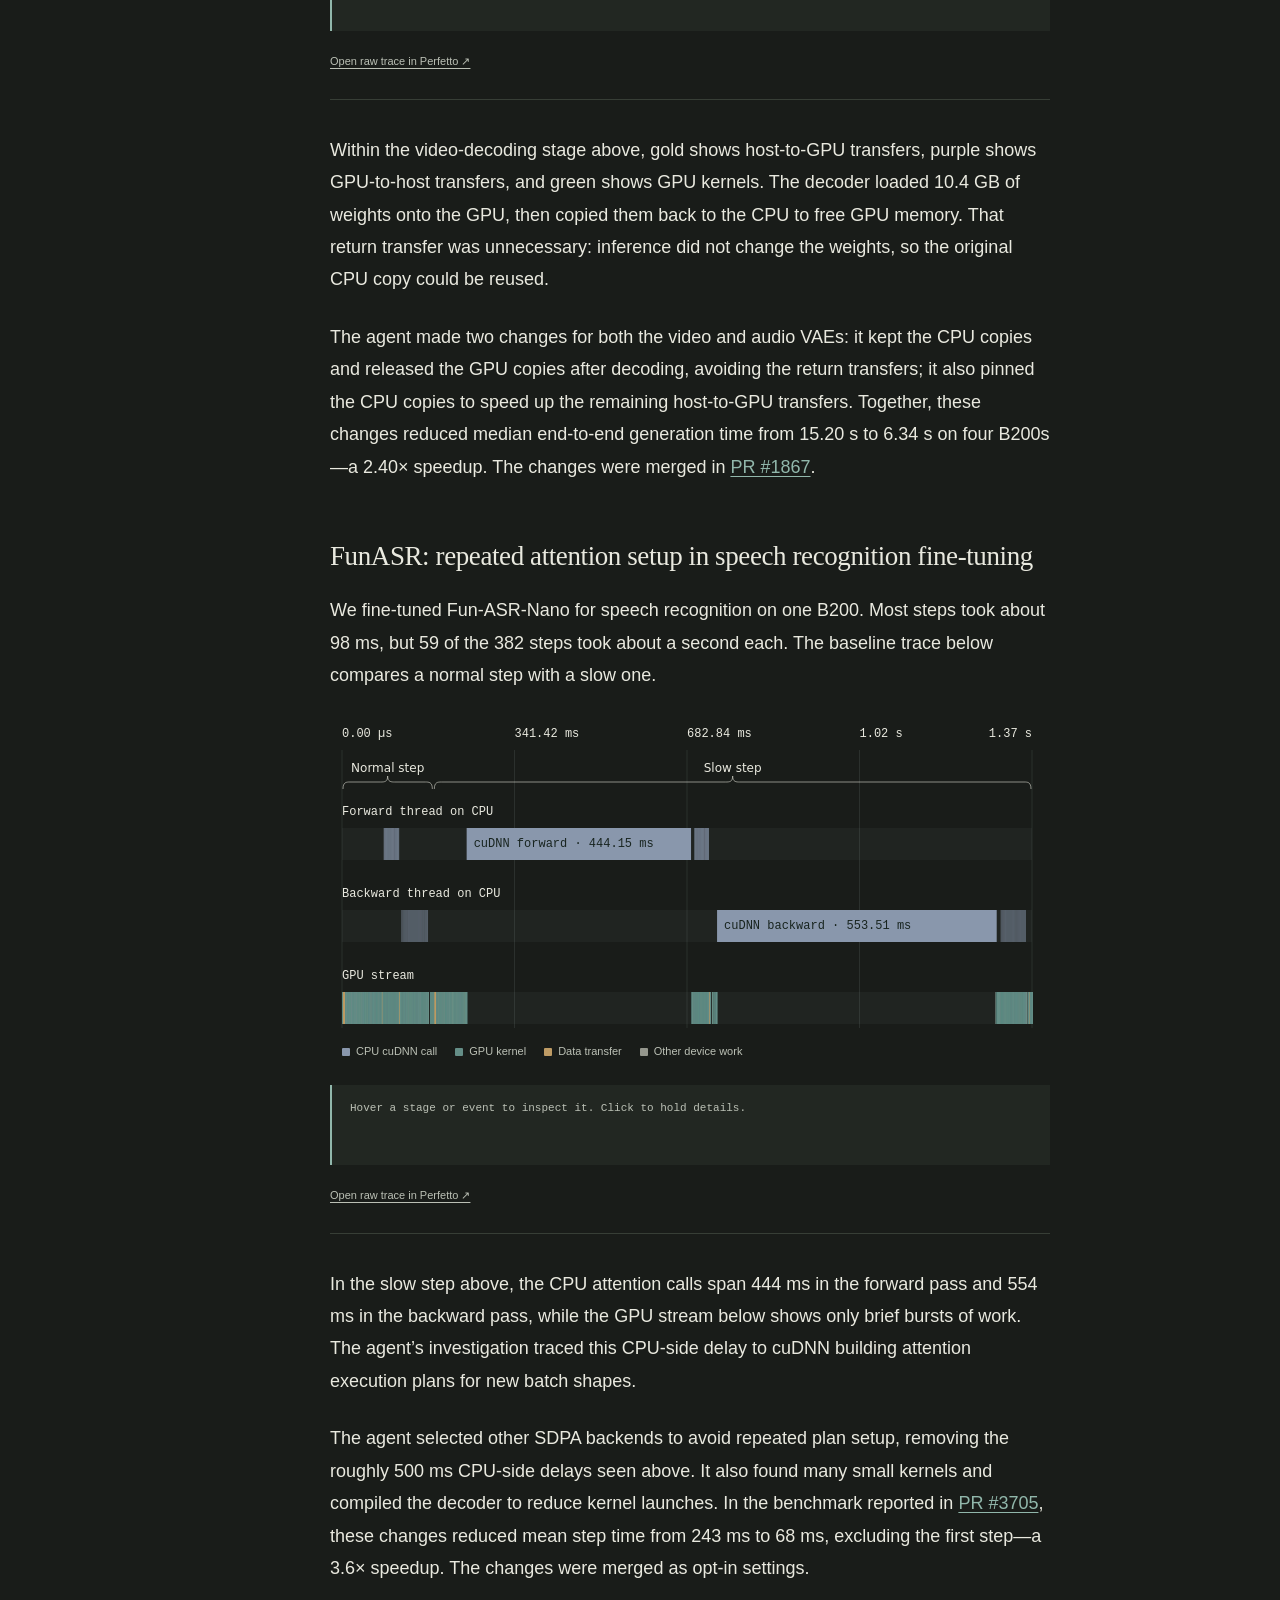
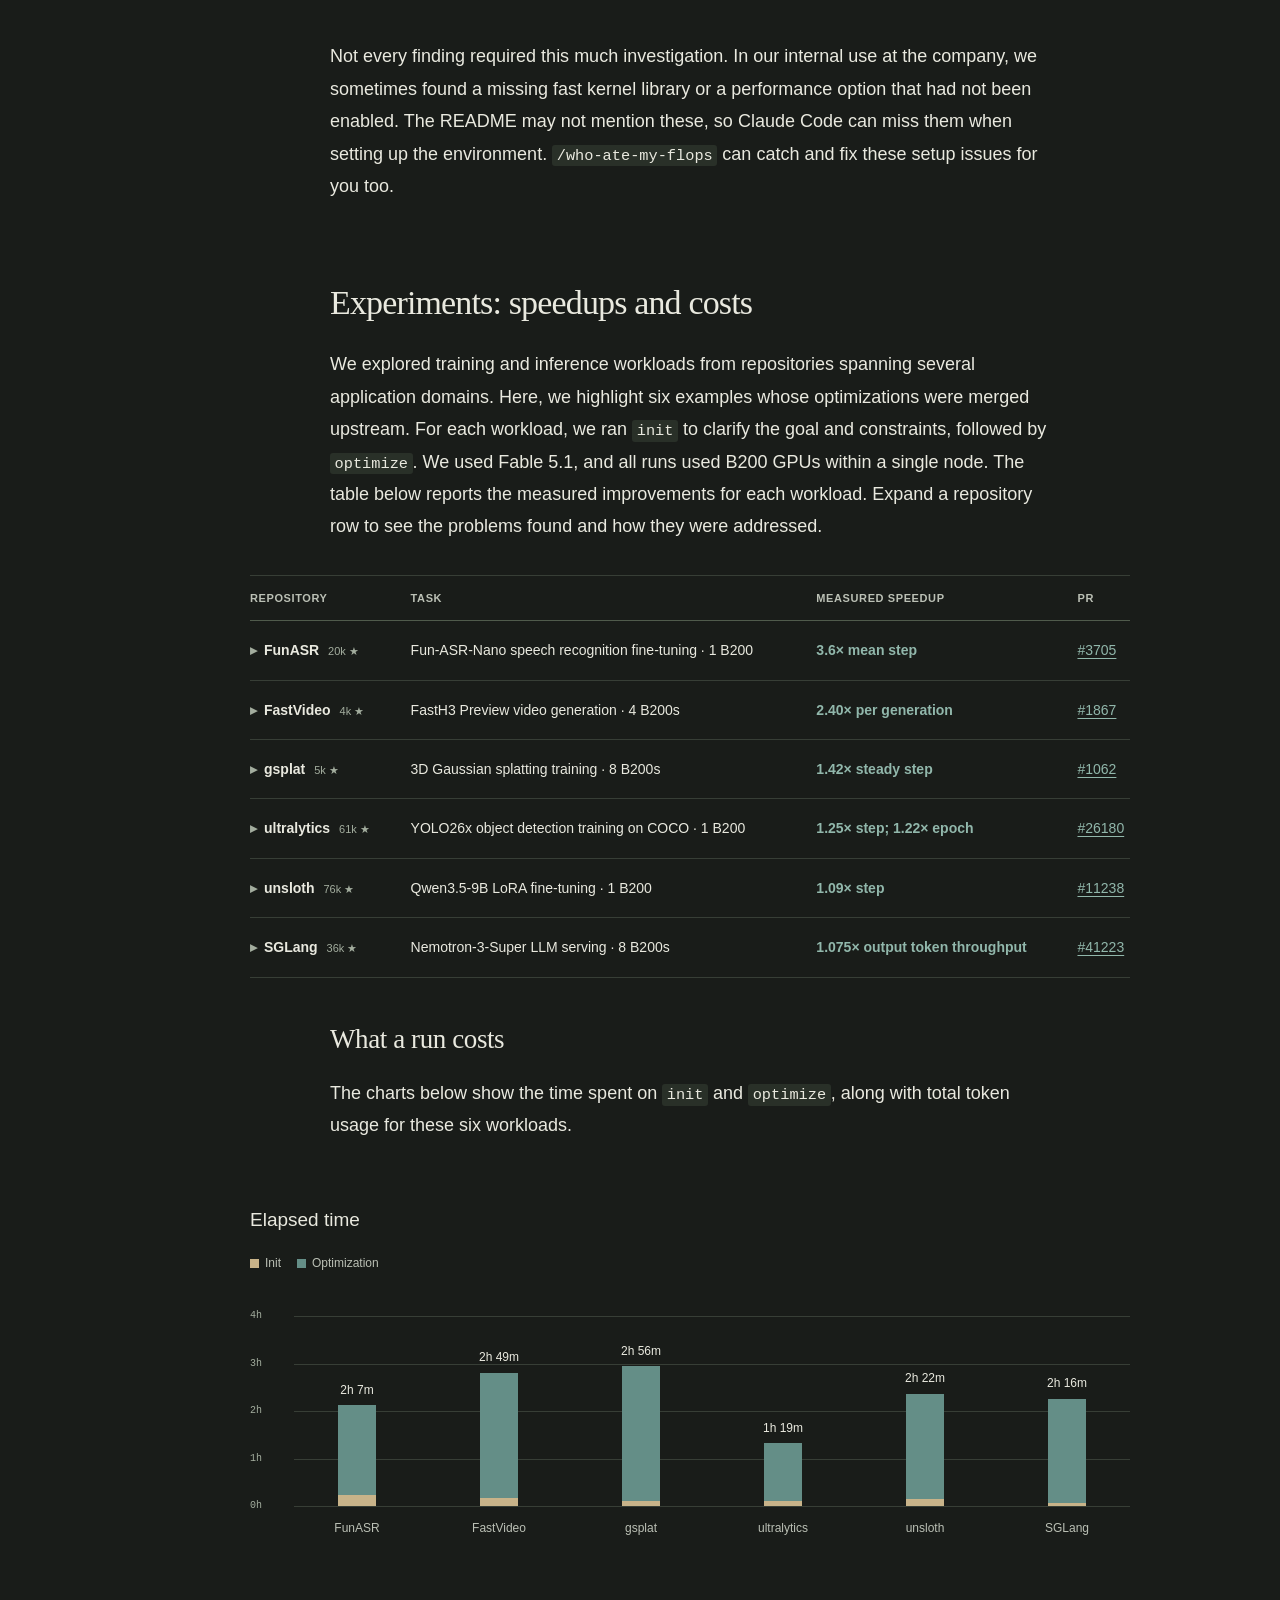
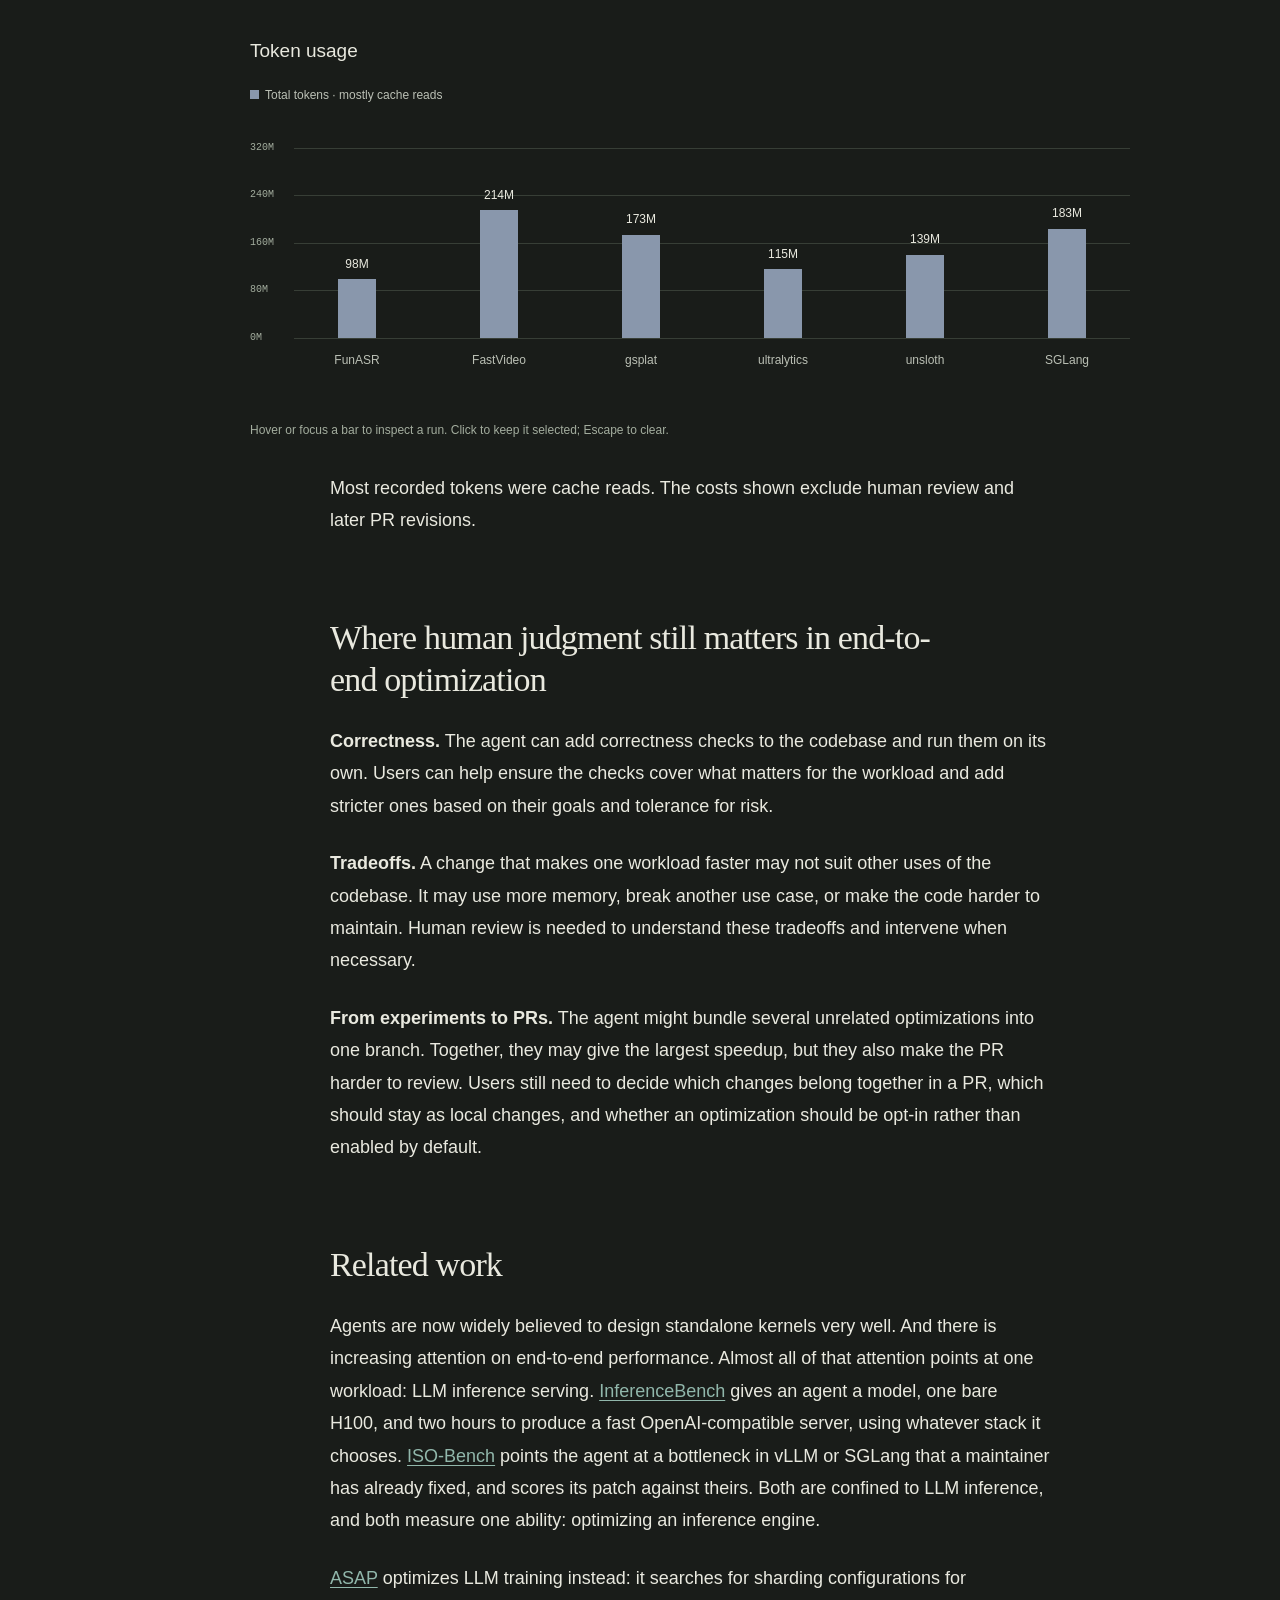
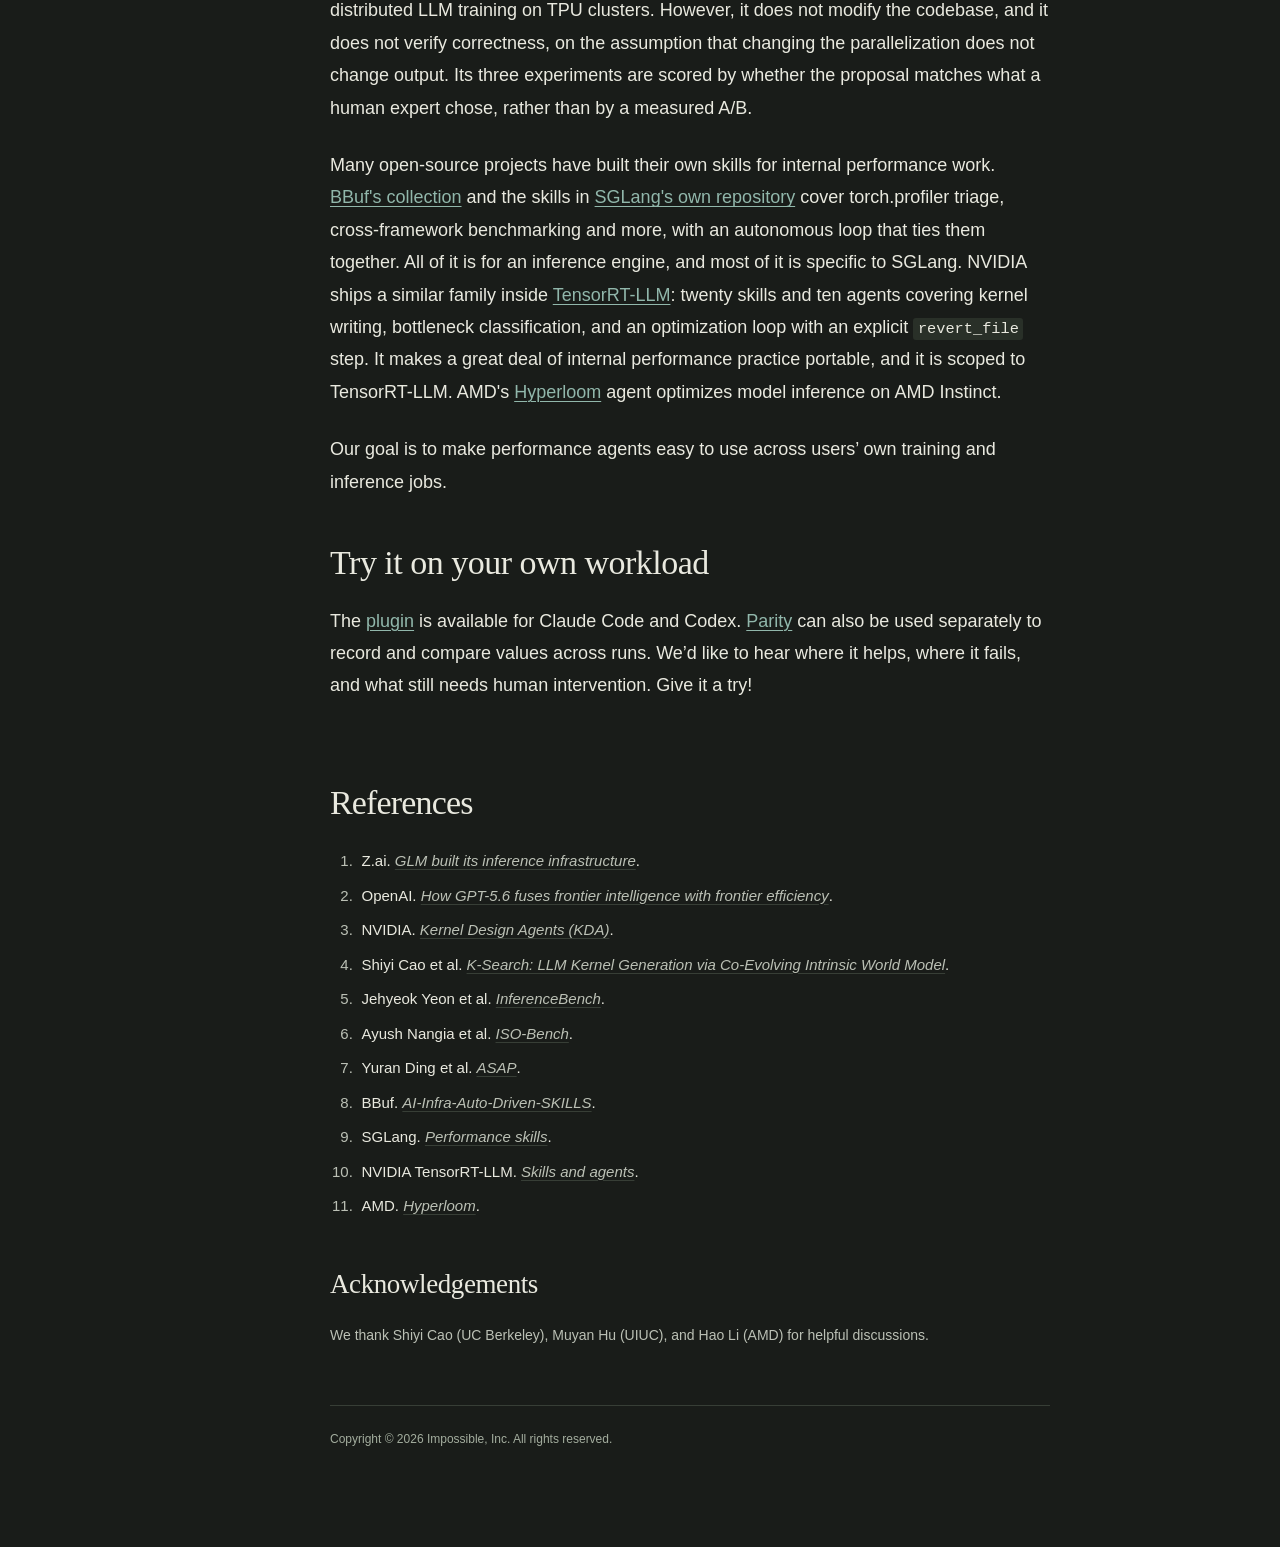
==== commit bf4b92ff: "Update article title and improve introduction paragraph structure" ====
--- a/who-ate-my-flops/index.html
+++ b/who-ate-my-flops/index.html
@@ -4,7 +4,7 @@
 <meta charset="utf-8">
 <script src="theme.js?v=1"></script>
 <meta name="viewport" content="width=device-width, initial-scale=1">
-<title>Beyond kernels: Building a performance agent for AI workloads</title>
+<title>Beyond kernels: Letting agents optimize the whole AI job</title>
 <link rel="stylesheet" href="trace-embed/perfetto-figures.css">
 <script type="module" src="trace-embed/restructured-figures.js?v=14"></script>
 <link rel="stylesheet" href="editorial.css?v=20260918-issue-context">
@@ -34,7 +34,7 @@
 </header>
 <nav class="article-nav" aria-label="Article contents"><details id="contents"><summary>Contents</summary><ul></ul></details></nav>
 <main>
-<h1 class="title">Beyond kernels: Building a performance agent for AI workloads</h1>
+<h1 class="title">Beyond kernels: Letting agents optimize the whole AI job</h1>
 
 <div class="article-authorship">
 <p class="authors">By <a href="https://tarzanzhao.github.io/" title="Hexu Zhao · Impossible, Inc.">Hexu Zhao<sup>1</sup></a>, <a href="https://haochengxi.github.io/" title="Haocheng Xi · UC Berkeley">Haocheng Xi<sup>2</sup></a>, <a href="https://yichuan-w.github.io/" title="Yichuan Wang · UC Berkeley">Yichuan Wang<sup>2</sup></a>, <a href="https://fugtemypt123.github.io/" title="Shaofeng Yin · Impossible, Inc.">Shaofeng Yin<sup>1</sup></a>, <a href="https://lvzhaoyang.github.io/" title="Zhaoyang Lv · Impossible, Inc.">Zhaoyang Lv<sup>1</sup></a>, <a href="https://havenfeng.github.io/" title="Haiwen Feng · Impossible, Inc.">Haiwen Feng<sup>1</sup></a>, <a href="https://xiuyuli.com/" title="Xiuyu Li · Impossible, Inc.">Xiuyu Li<sup>1</sup></a>, <a href="https://cs.nyu.edu/~apanda/" title="Aurojit Panda · NYU">Aurojit Panda<sup>3</sup></a>, and <a href="https://jinyangli.github.io/" title="Jinyang Li · NYU">Jinyang Li<sup>3</sup></a></p>
@@ -43,7 +43,8 @@
 <div class="hero-actions"><a href="https://github.com/OpenPerfAgent/who-ate-my-flops">GitHub <span aria-hidden="true">↗</span></a><p class="publication-date">Published <time datetime="2026-09-30">Sep 30, 2026</time></p></div>
 
 <p>AI agents can now write and optimize individual GPU kernels. But there is more to a job’s performance than the speed of its kernels. Data transfers, CPU work, and synchronization can also slow it down.</p>
-<p>Recently, we have been trying agents to improve the end-to-end performance of AI jobs. We built <code>/who-ate-my-flops</code>, a small plugin for Claude Code and Codex, to provide profiling tools, workload context, and correctness checks. Performance improvements made with the tool were merged into six open-source repositories: FunASR, FastVideo, gsplat, Ultralytics, Unsloth, and SGLang, with measured speedups of up to 3.6×. This blog describes what we learned. We hope the tool can complement kernel-design agents and help extend the use of AI agents to end-to-end optimization of AI workloads.</p>
+<p>Recently, we have been trying agents to improve the end-to-end performance of AI jobs. We built <code>/who-ate-my-flops</code>, a small plugin for Claude Code and Codex, to provide profiling tools, workload context, and correctness checks.</p>
+<p>Performance improvements made with the tool were merged into six open-source repositories: FunASR, FastVideo, gsplat, Ultralytics, Unsloth, and SGLang, with measured speedups of up to 3.6×. This blog describes what we learned. We hope the tool can complement kernel-design agents and help extend the use of AI agents to end-to-end optimization of AI workloads.</p>
 
 <h2 id="kernel-to-job-background">From kernel optimization to whole-job optimization</h2>
 <p>A kernel-design agent (<a href="https://github.com/NVlabs/kda">KDA</a>, <a href="https://arxiv.org/abs/2602.19128">K-Search</a>) typically starts with a reference implementation and test inputs. It then follows an optimization loop: use profiling tools to identify bottlenecks, revise the kernel, verify correctness, and measure performance.</p>
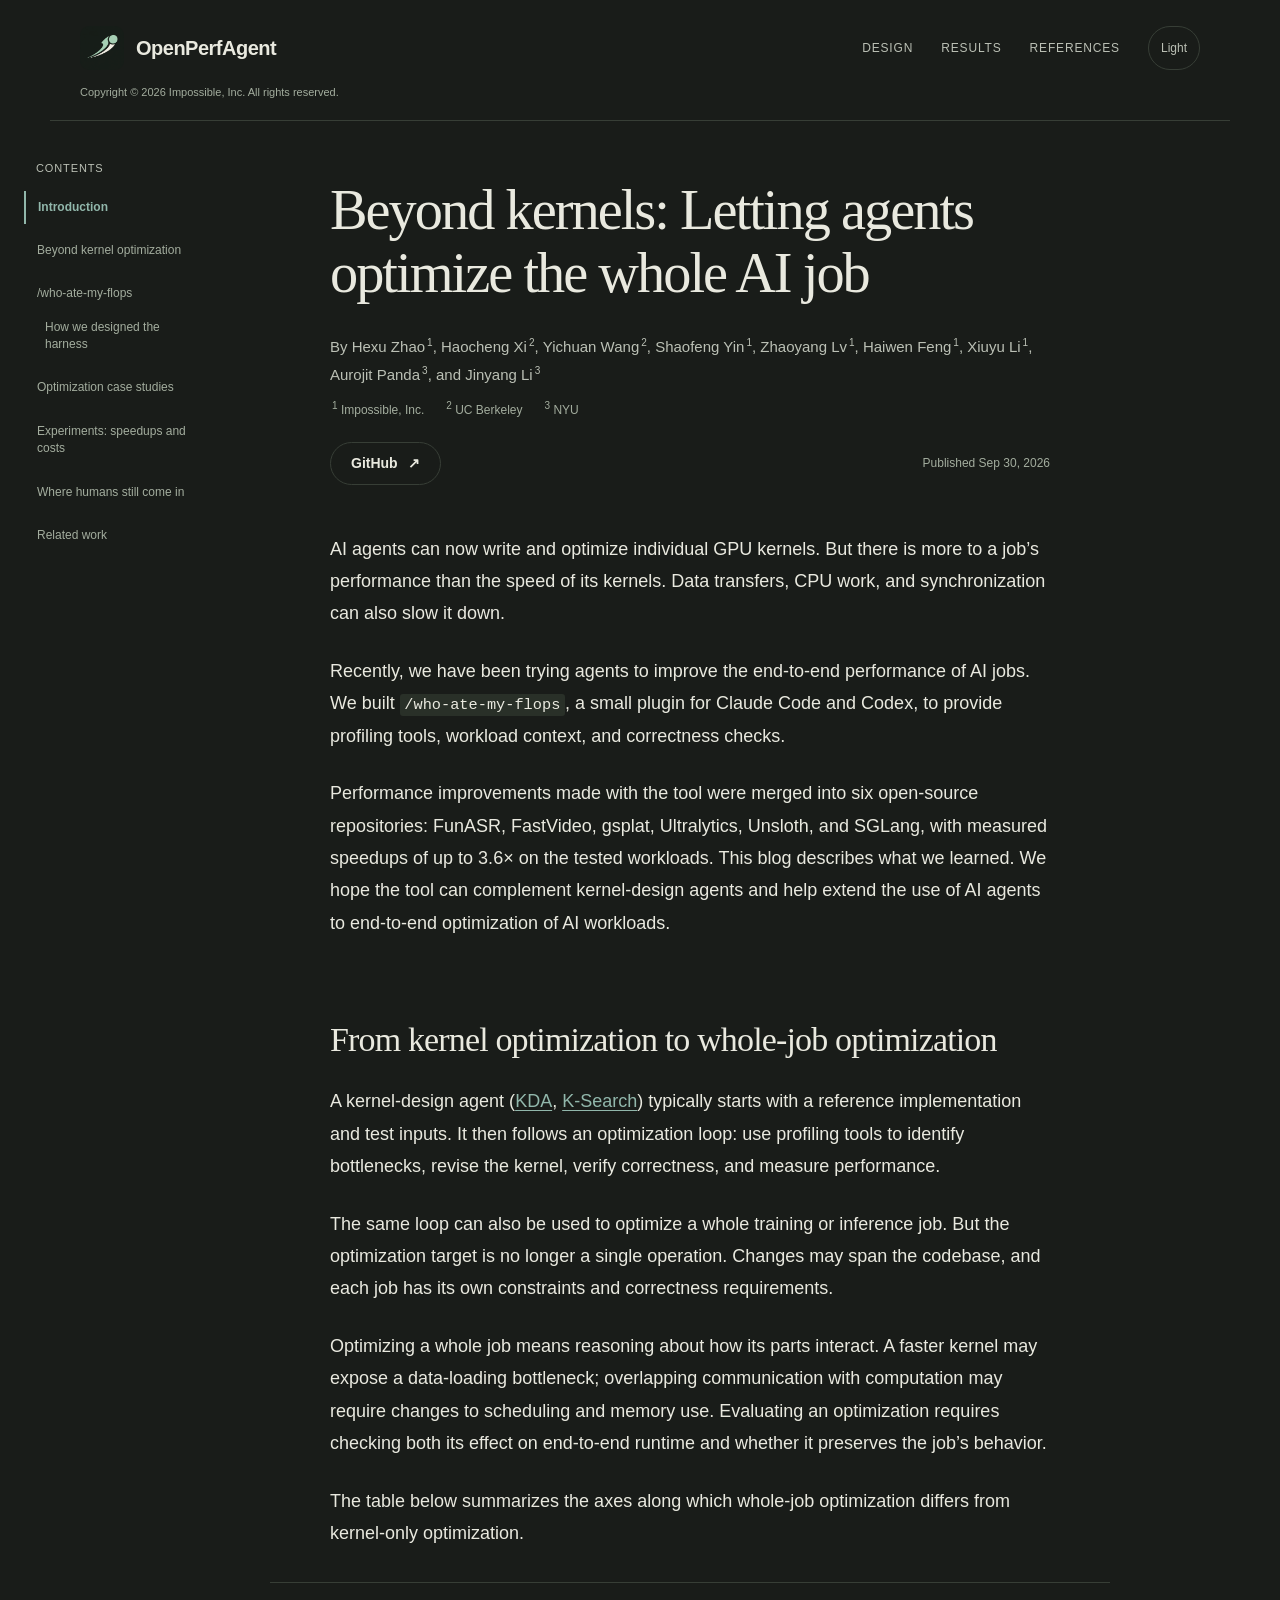
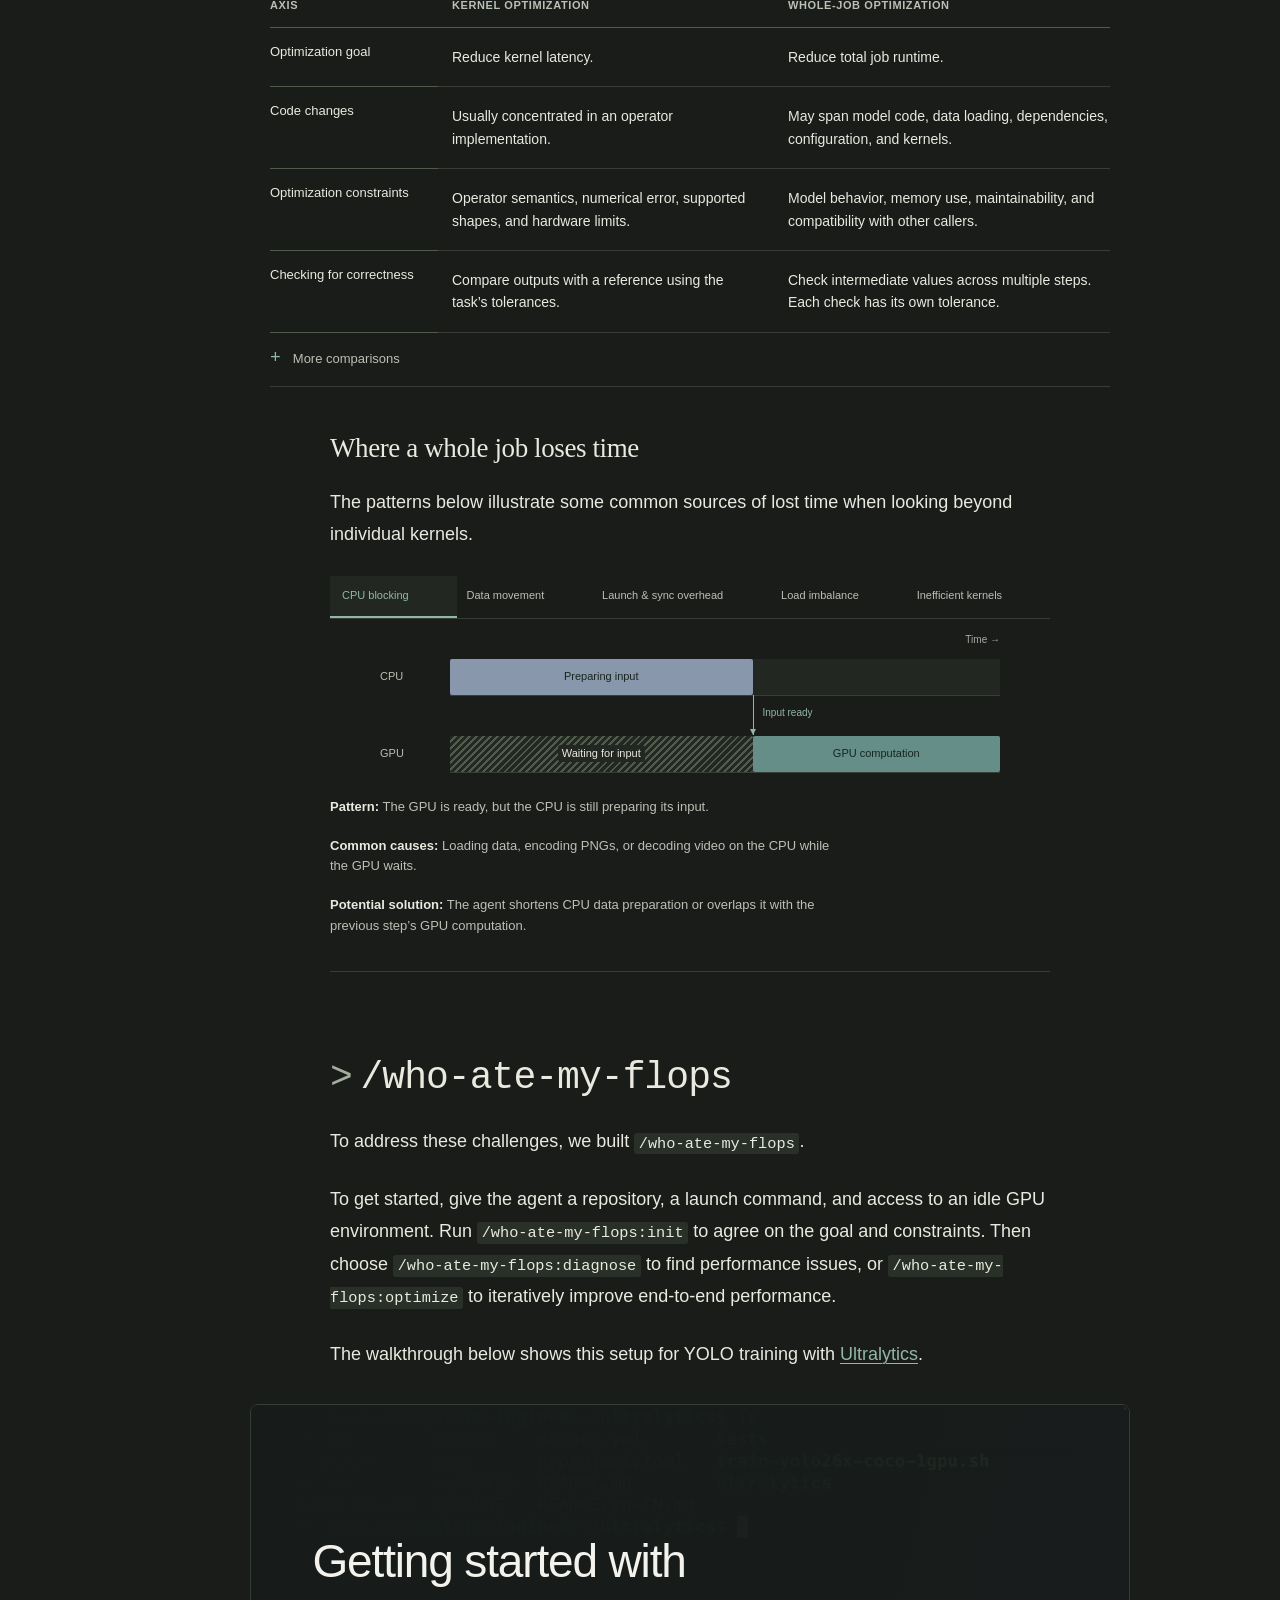
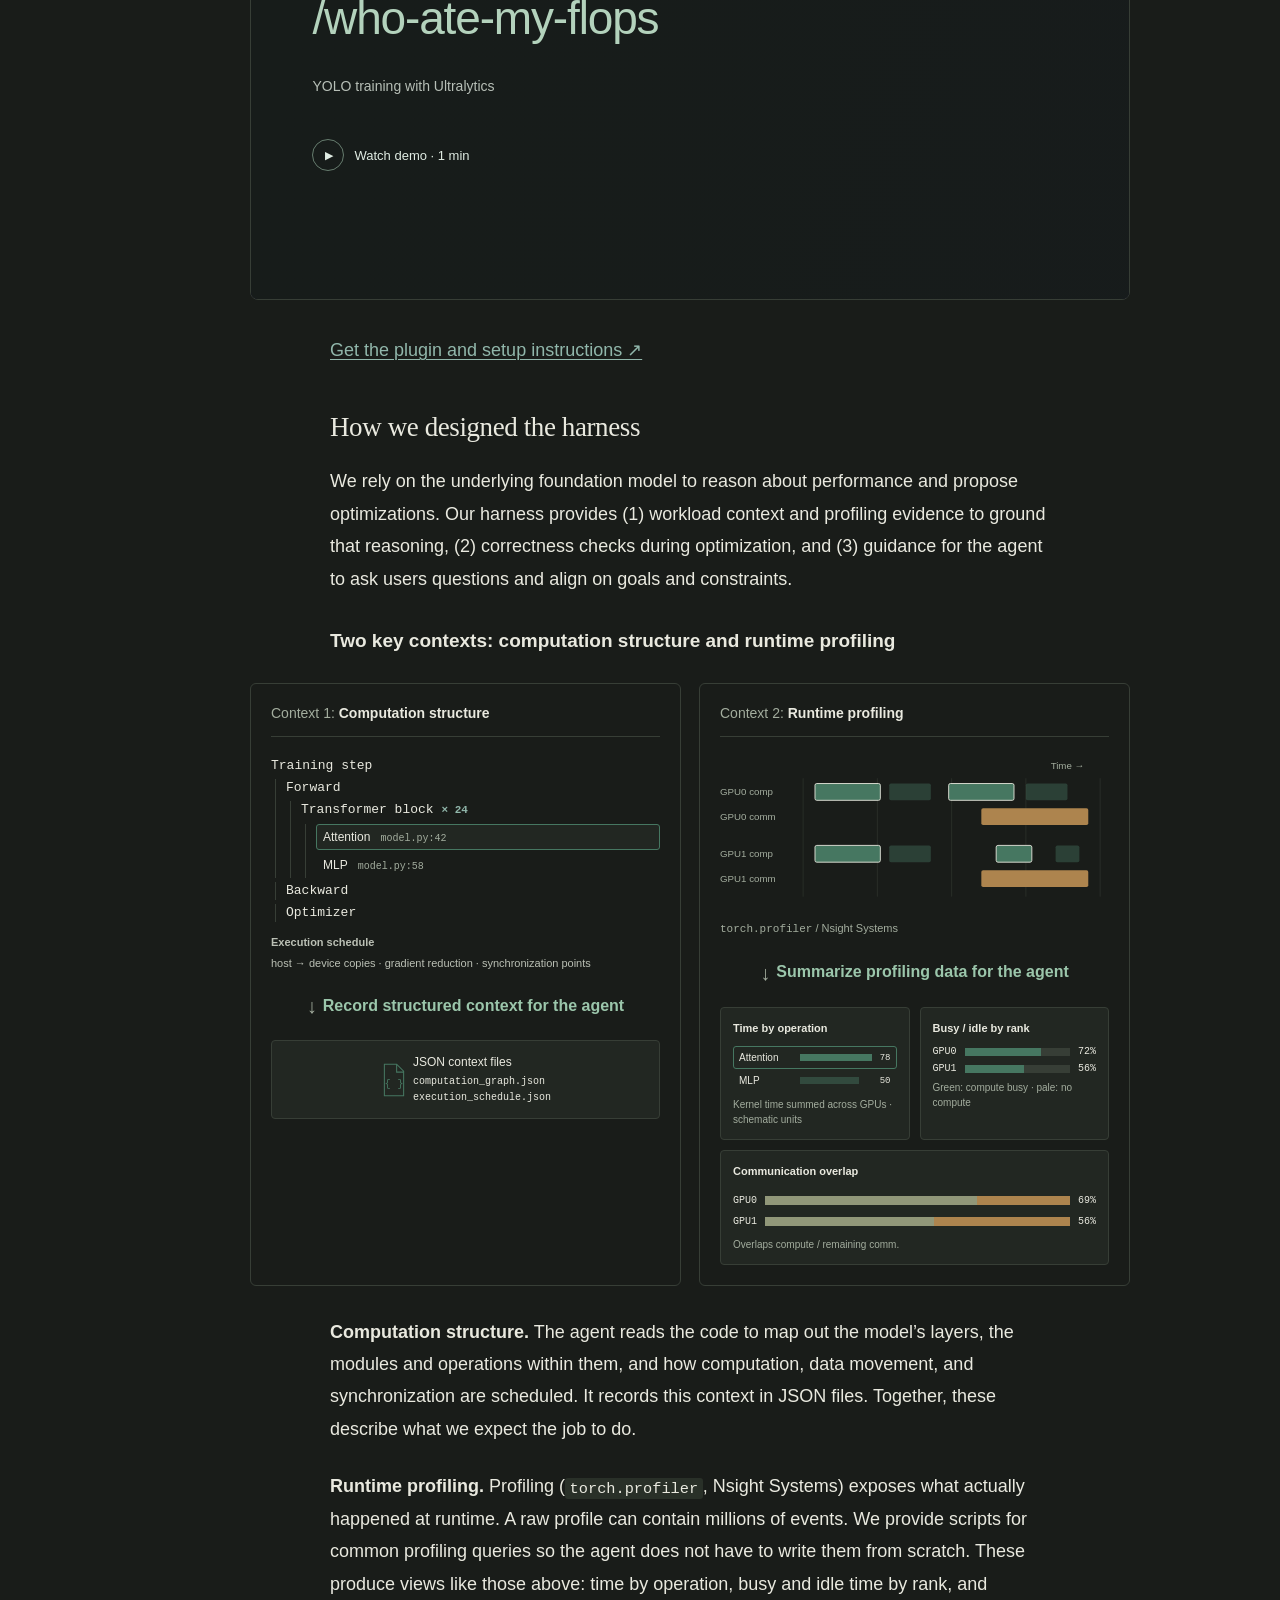
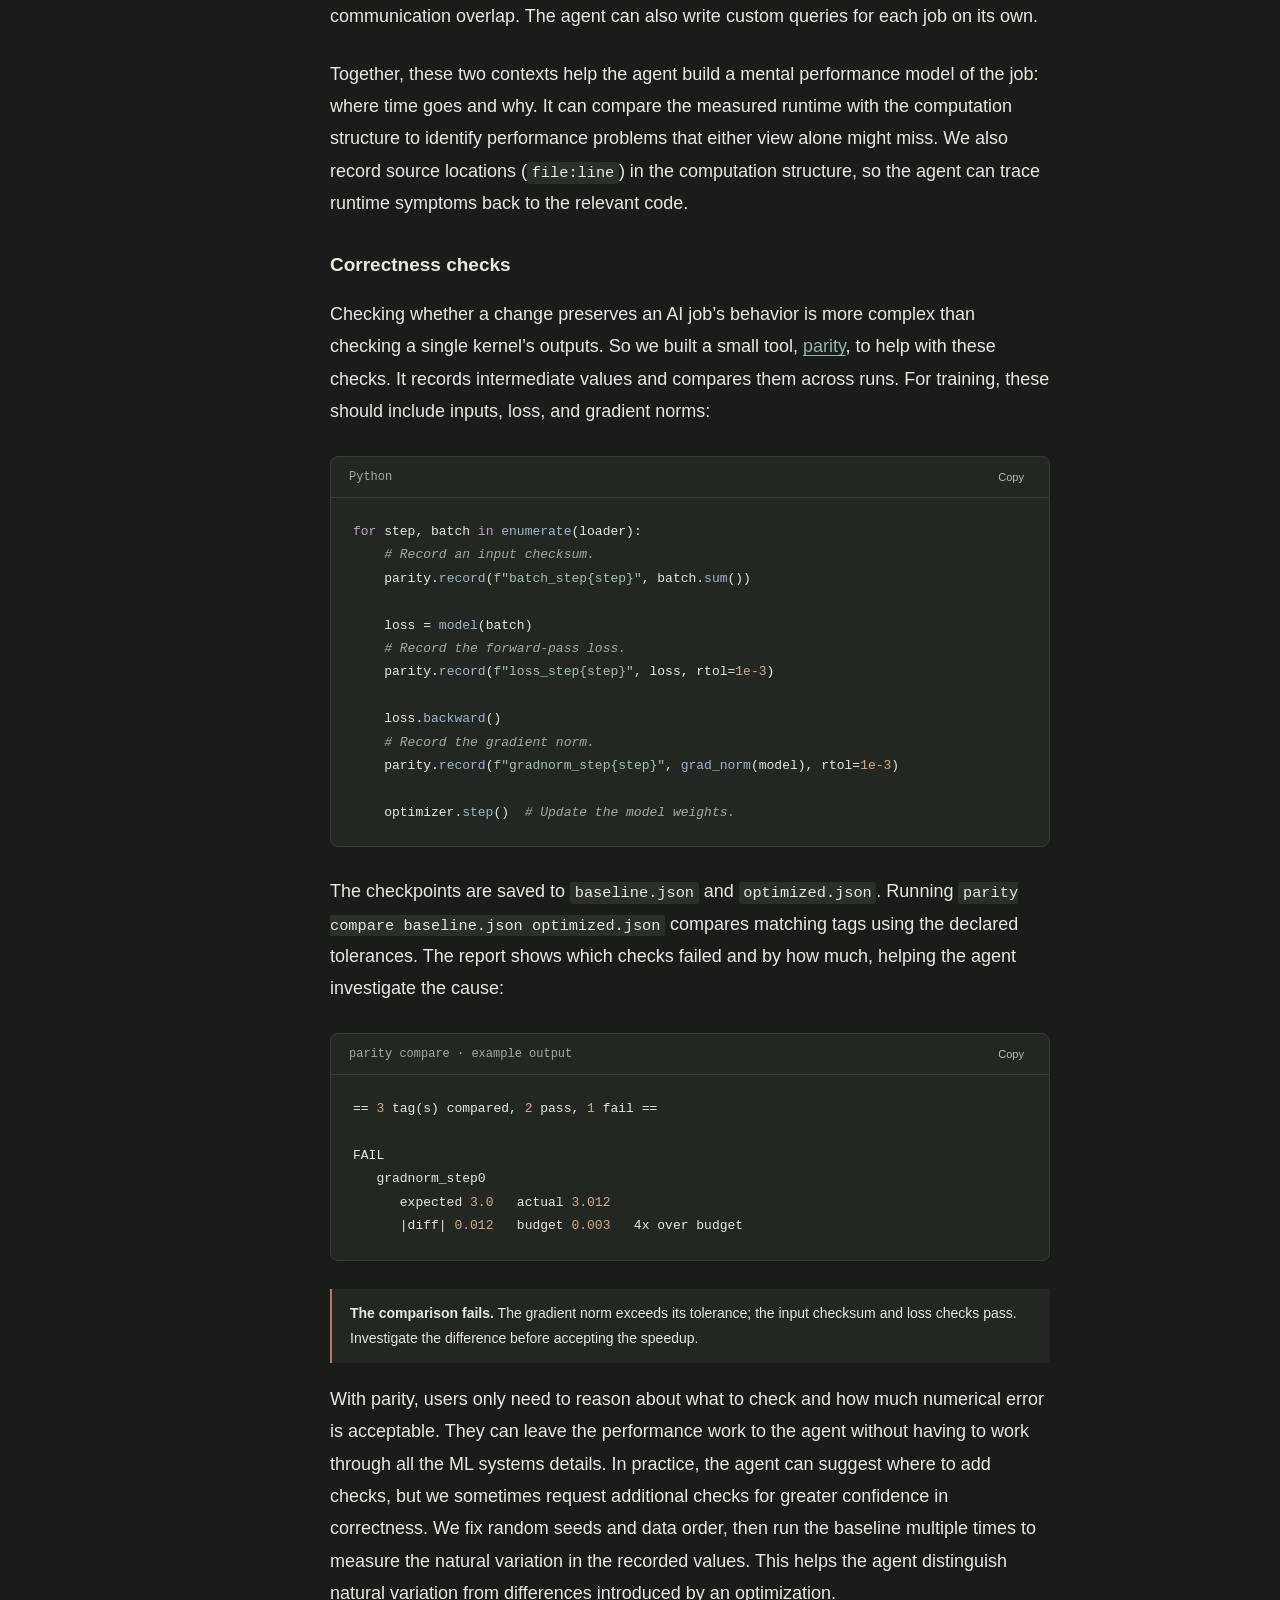
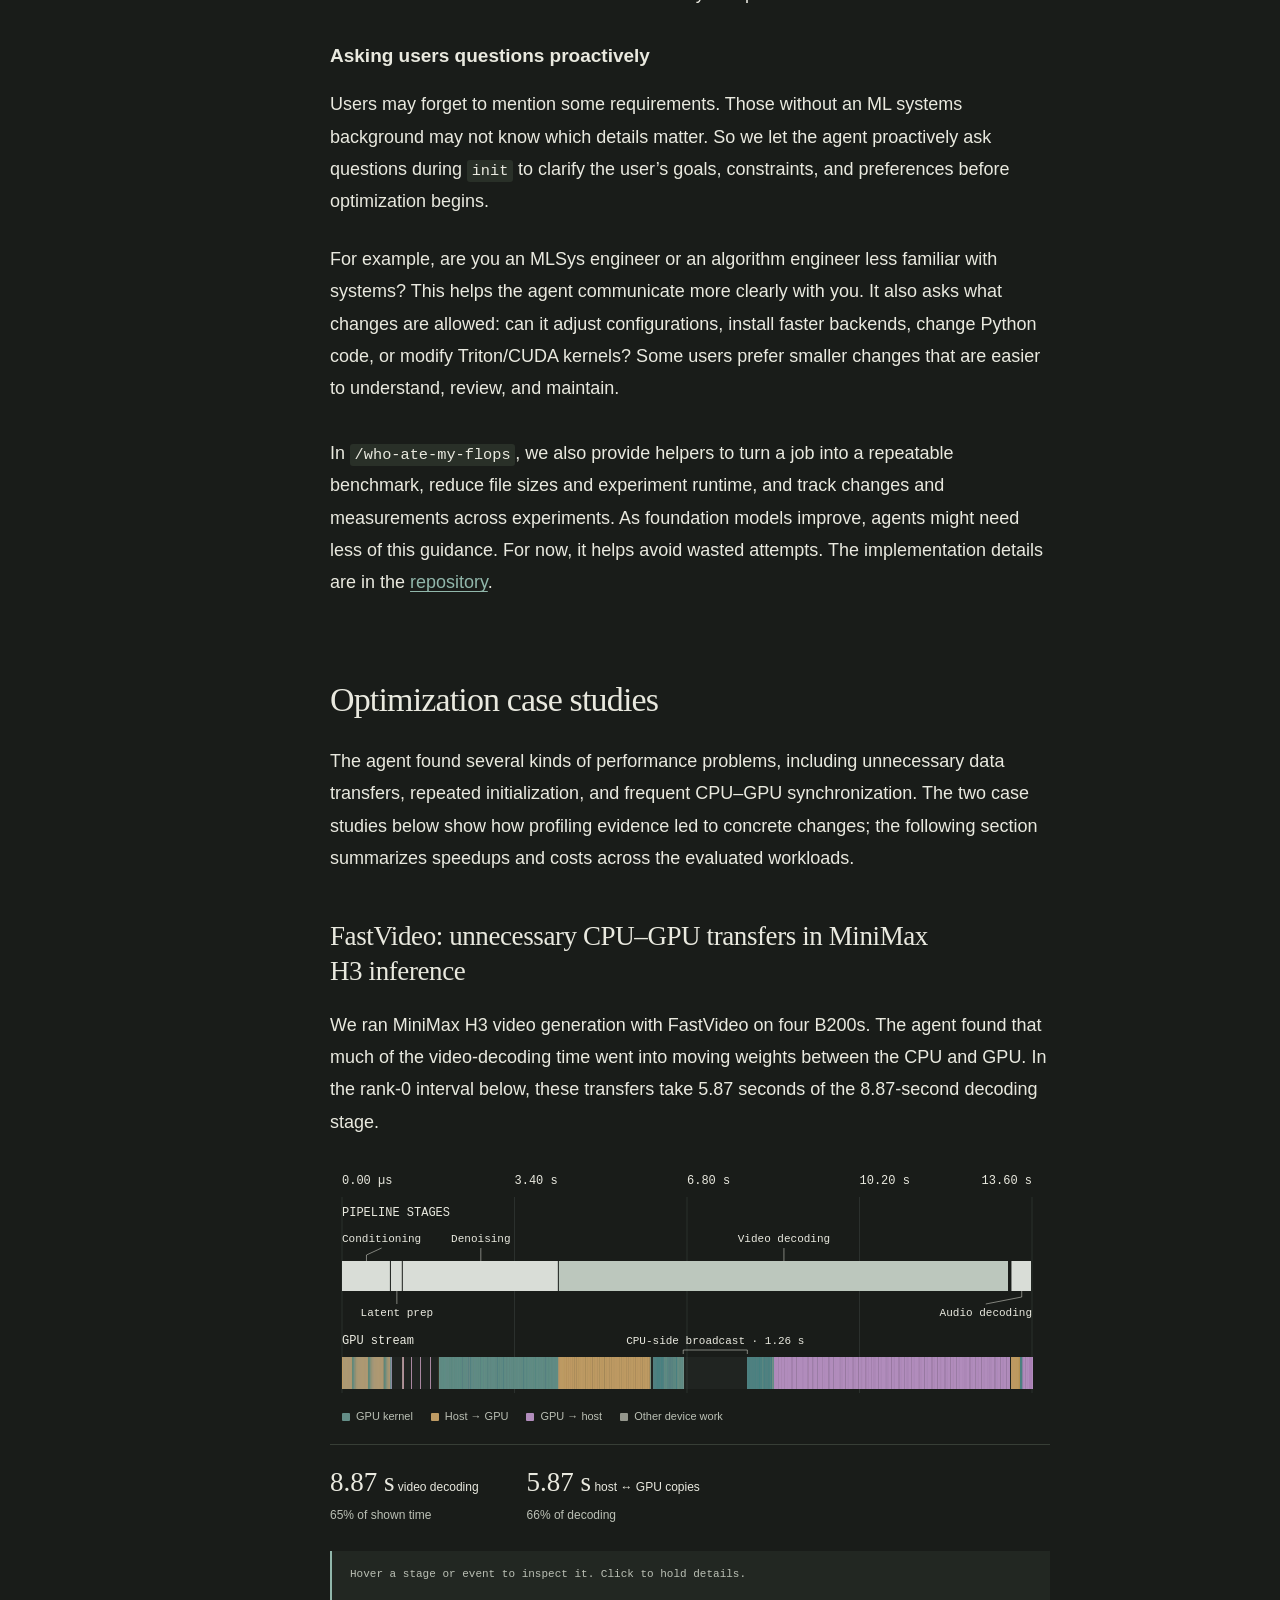
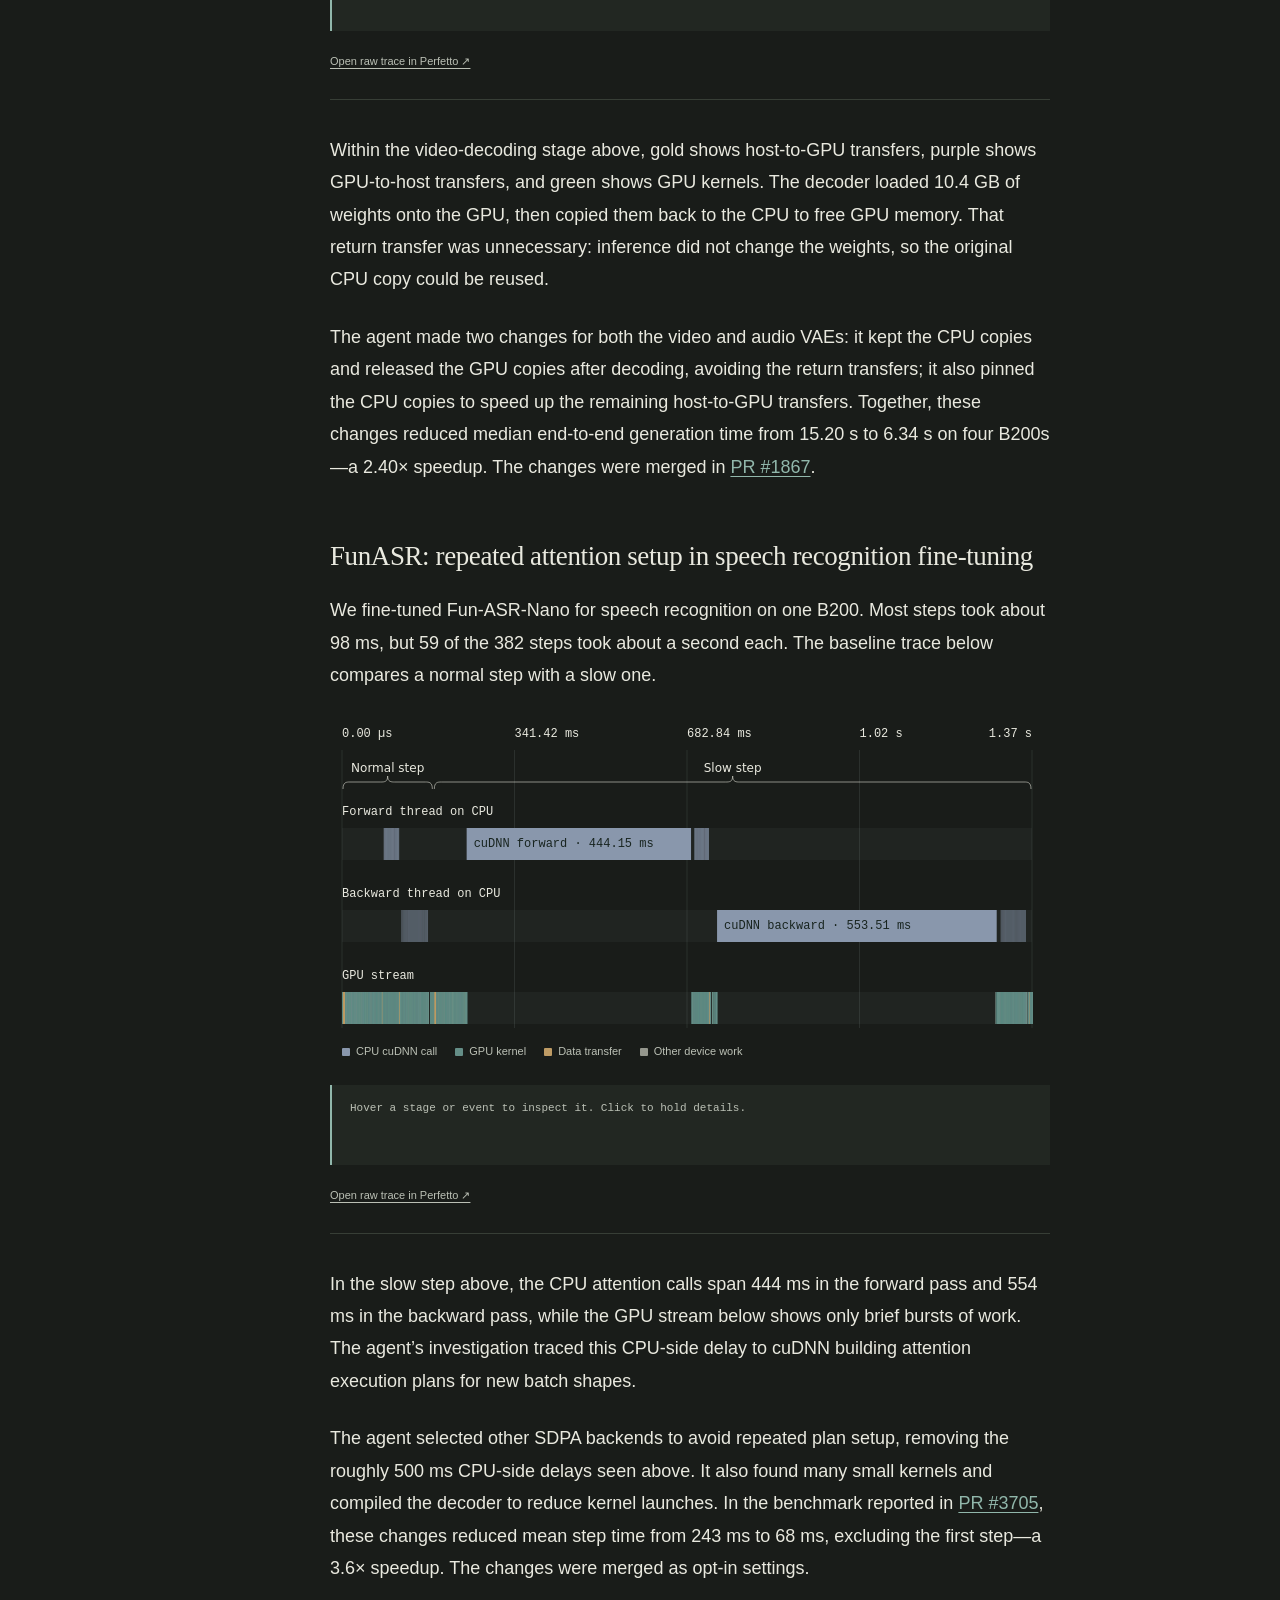
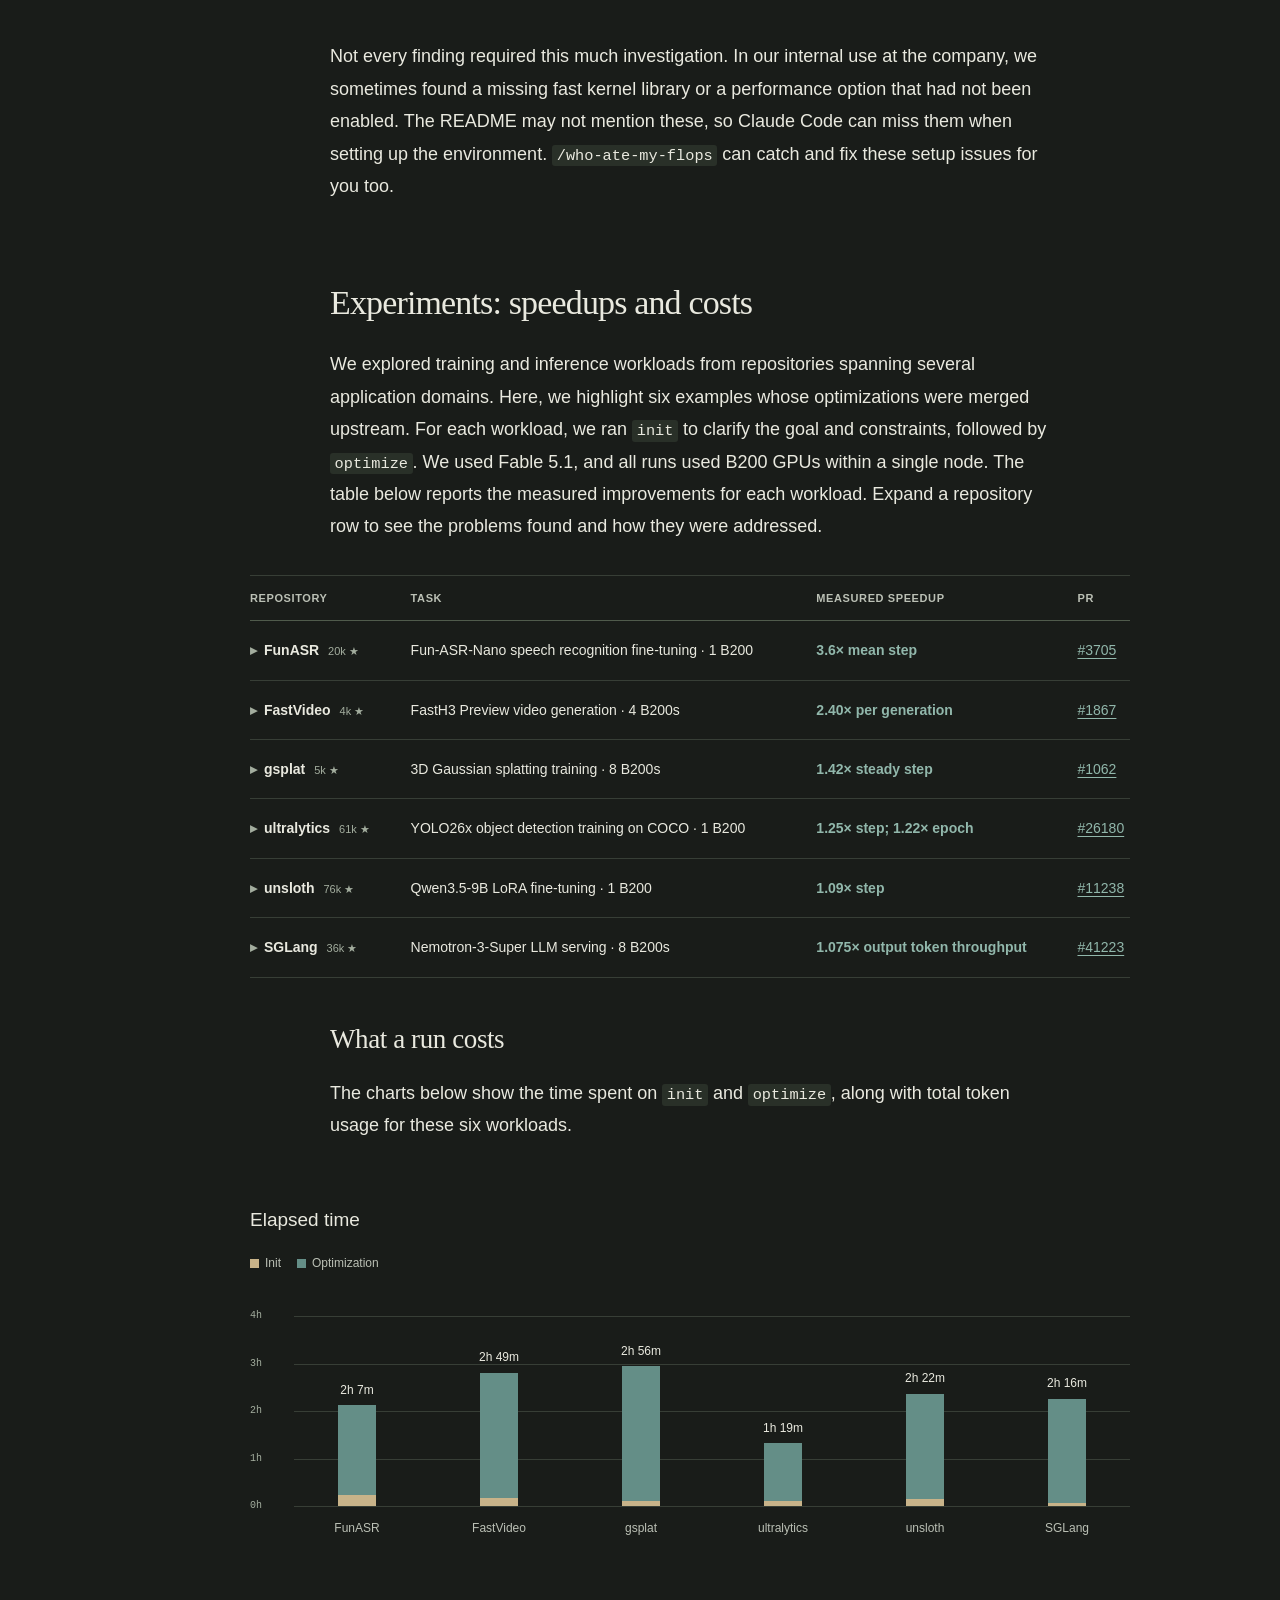
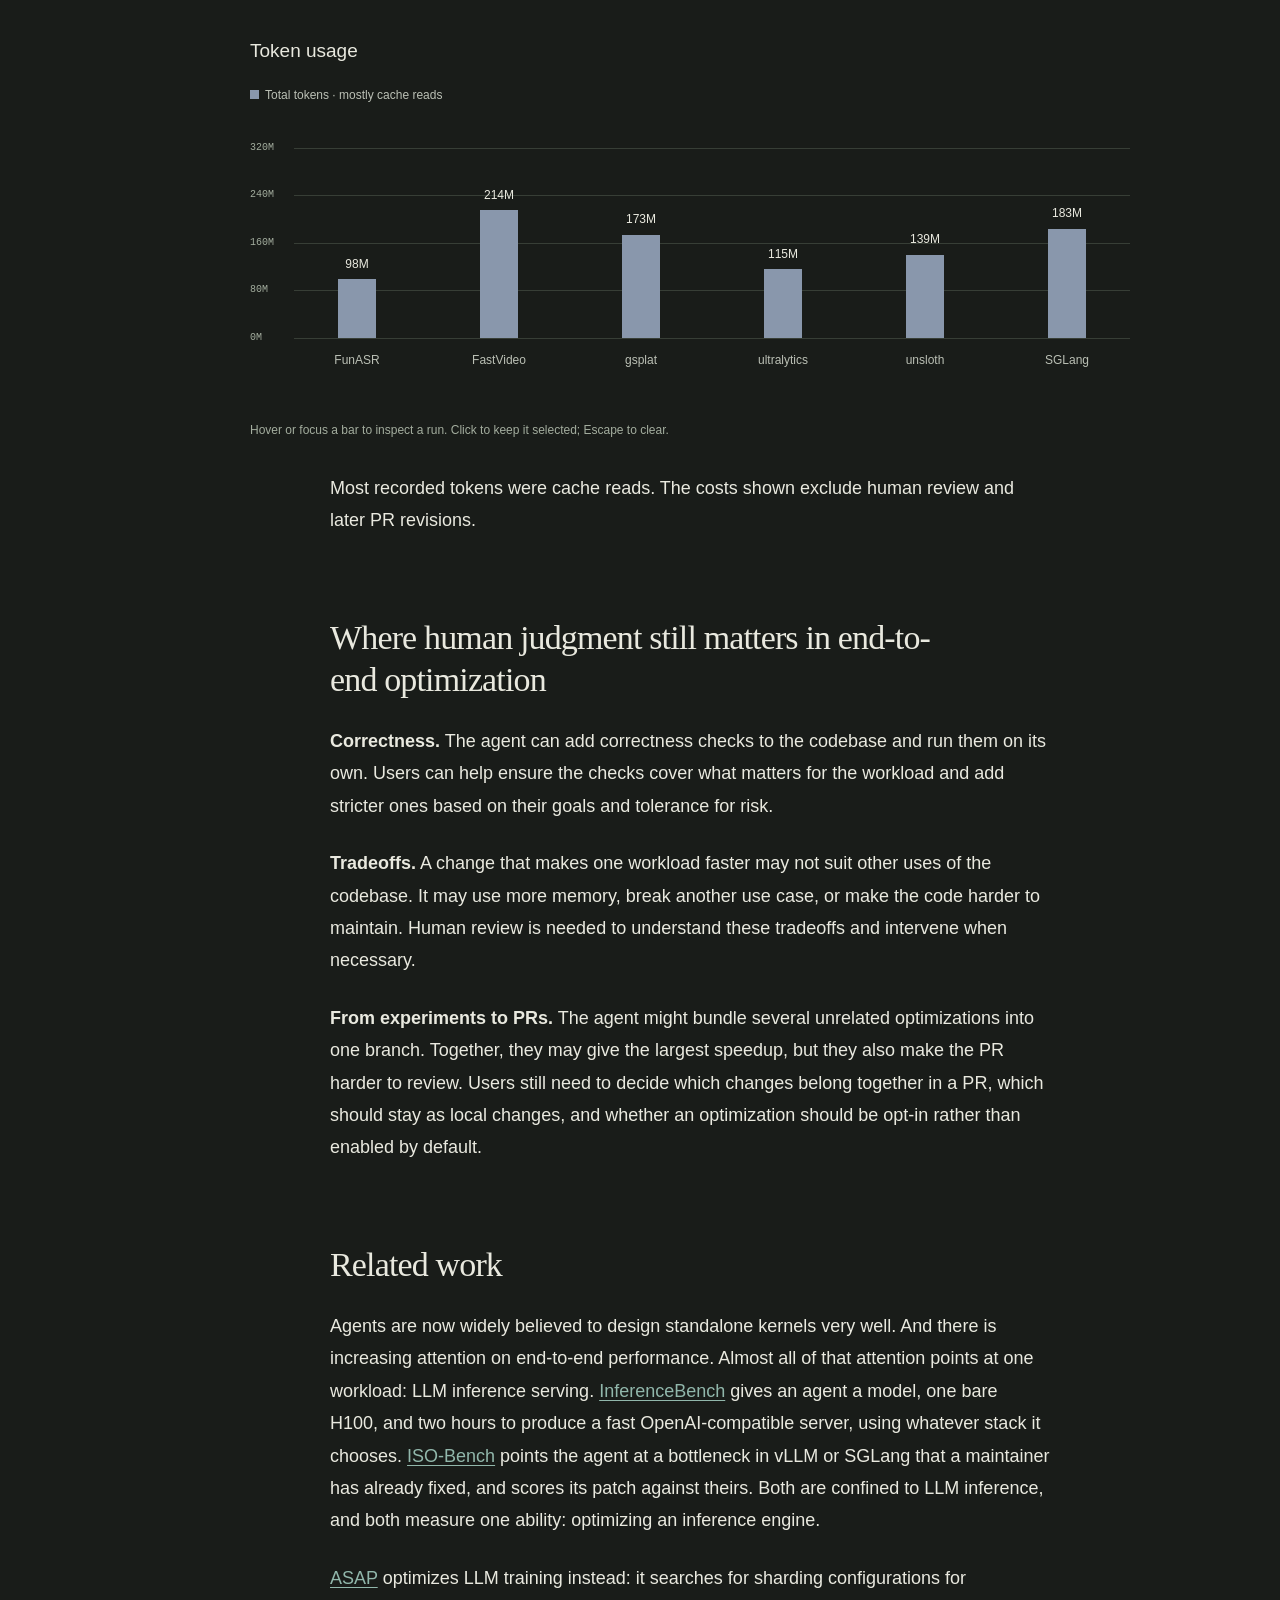
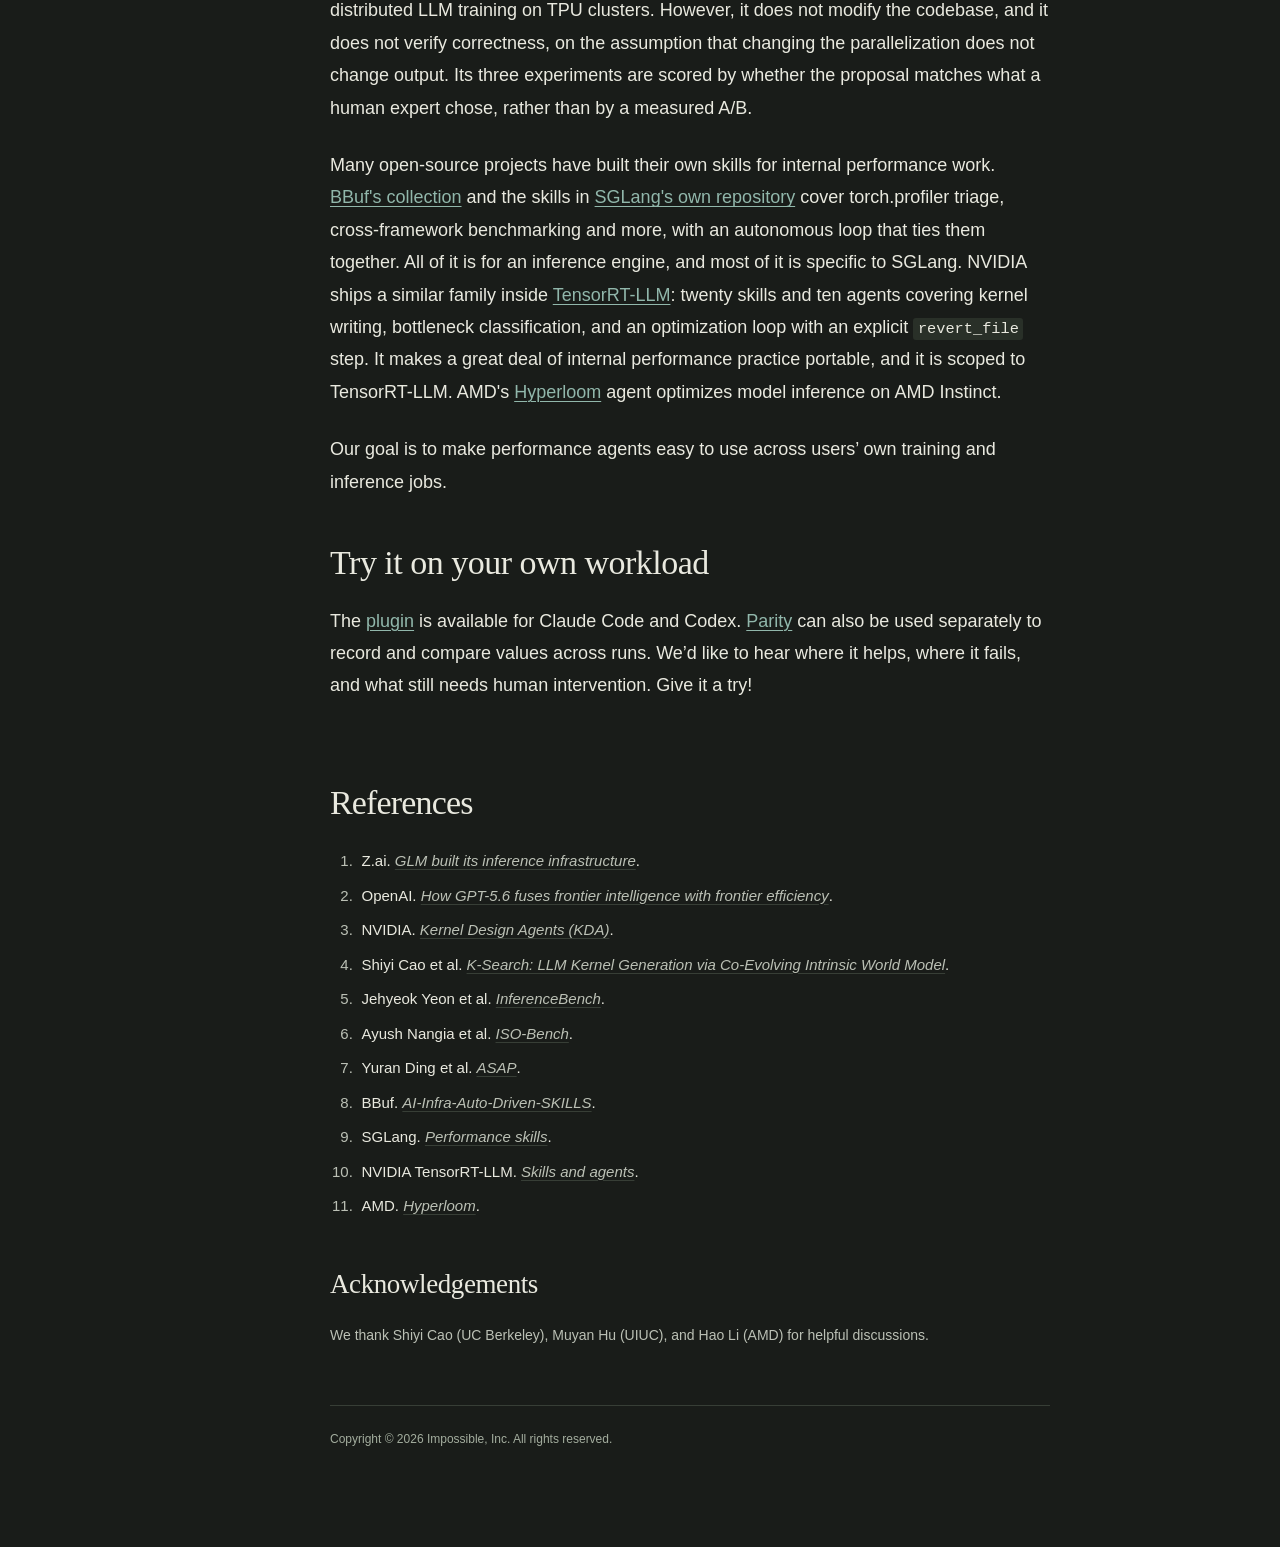
==== commit 73b9ed94: "Qualify reported speedups with tested workload scope" ====
--- a/who-ate-my-flops/index.html
+++ b/who-ate-my-flops/index.html
@@ -44,7 +44,7 @@
 
 <p>AI agents can now write and optimize individual GPU kernels. But there is more to a job’s performance than the speed of its kernels. Data transfers, CPU work, and synchronization can also slow it down.</p>
 <p>Recently, we have been trying agents to improve the end-to-end performance of AI jobs. We built <code>/who-ate-my-flops</code>, a small plugin for Claude Code and Codex, to provide profiling tools, workload context, and correctness checks.</p>
-<p>Performance improvements made with the tool were merged into six open-source repositories: FunASR, FastVideo, gsplat, Ultralytics, Unsloth, and SGLang, with measured speedups of up to 3.6×. This blog describes what we learned. We hope the tool can complement kernel-design agents and help extend the use of AI agents to end-to-end optimization of AI workloads.</p>
+<p>Performance improvements made with the tool were merged into six open-source repositories: FunASR, FastVideo, gsplat, Ultralytics, Unsloth, and SGLang, with measured speedups of up to 3.6× on the tested workloads. This blog describes what we learned. We hope the tool can complement kernel-design agents and help extend the use of AI agents to end-to-end optimization of AI workloads.</p>
 
 <h2 id="kernel-to-job-background">From kernel optimization to whole-job optimization</h2>
 <p>A kernel-design agent (<a href="https://github.com/NVlabs/kda">KDA</a>, <a href="https://arxiv.org/abs/2602.19128">K-Search</a>) typically starts with a reference implementation and test inputs. It then follows an optimization loop: use profiling tools to identify bottlenecks, revise the kernel, verify correctness, and measure performance.</p>
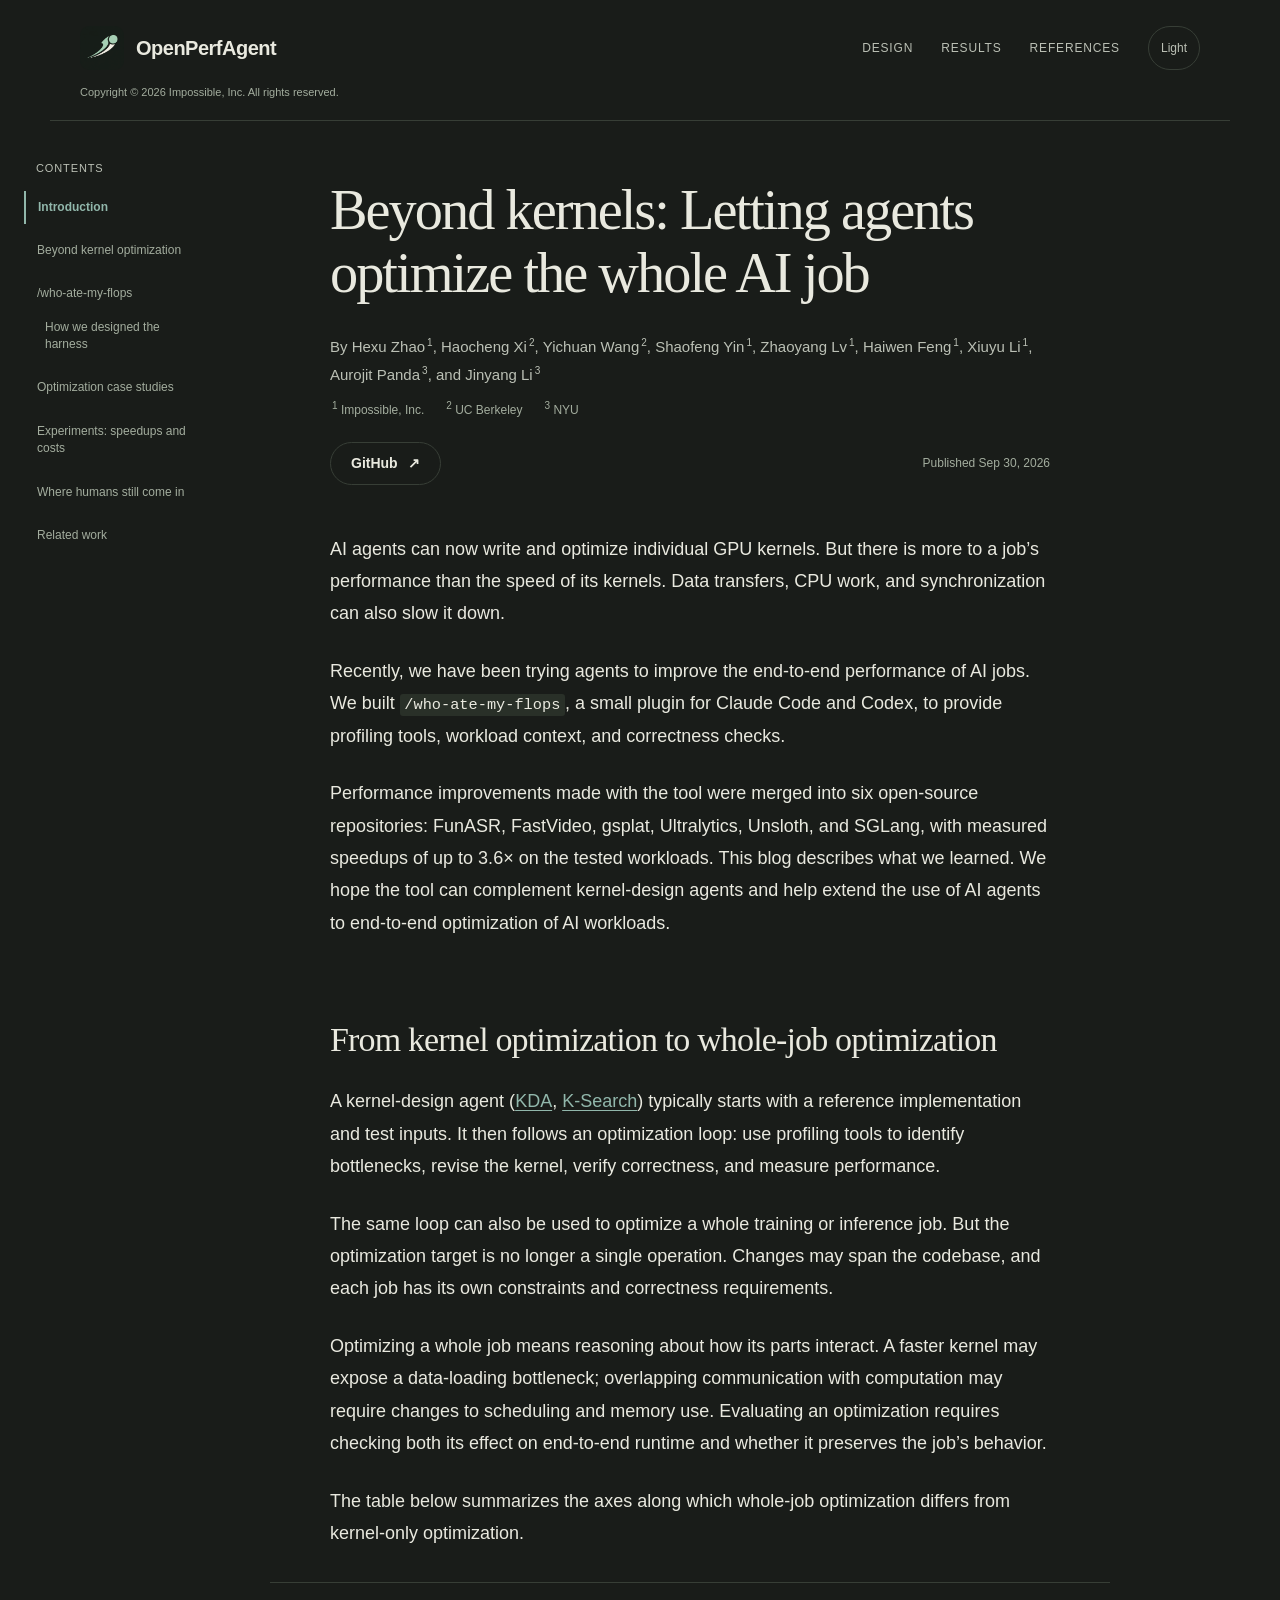
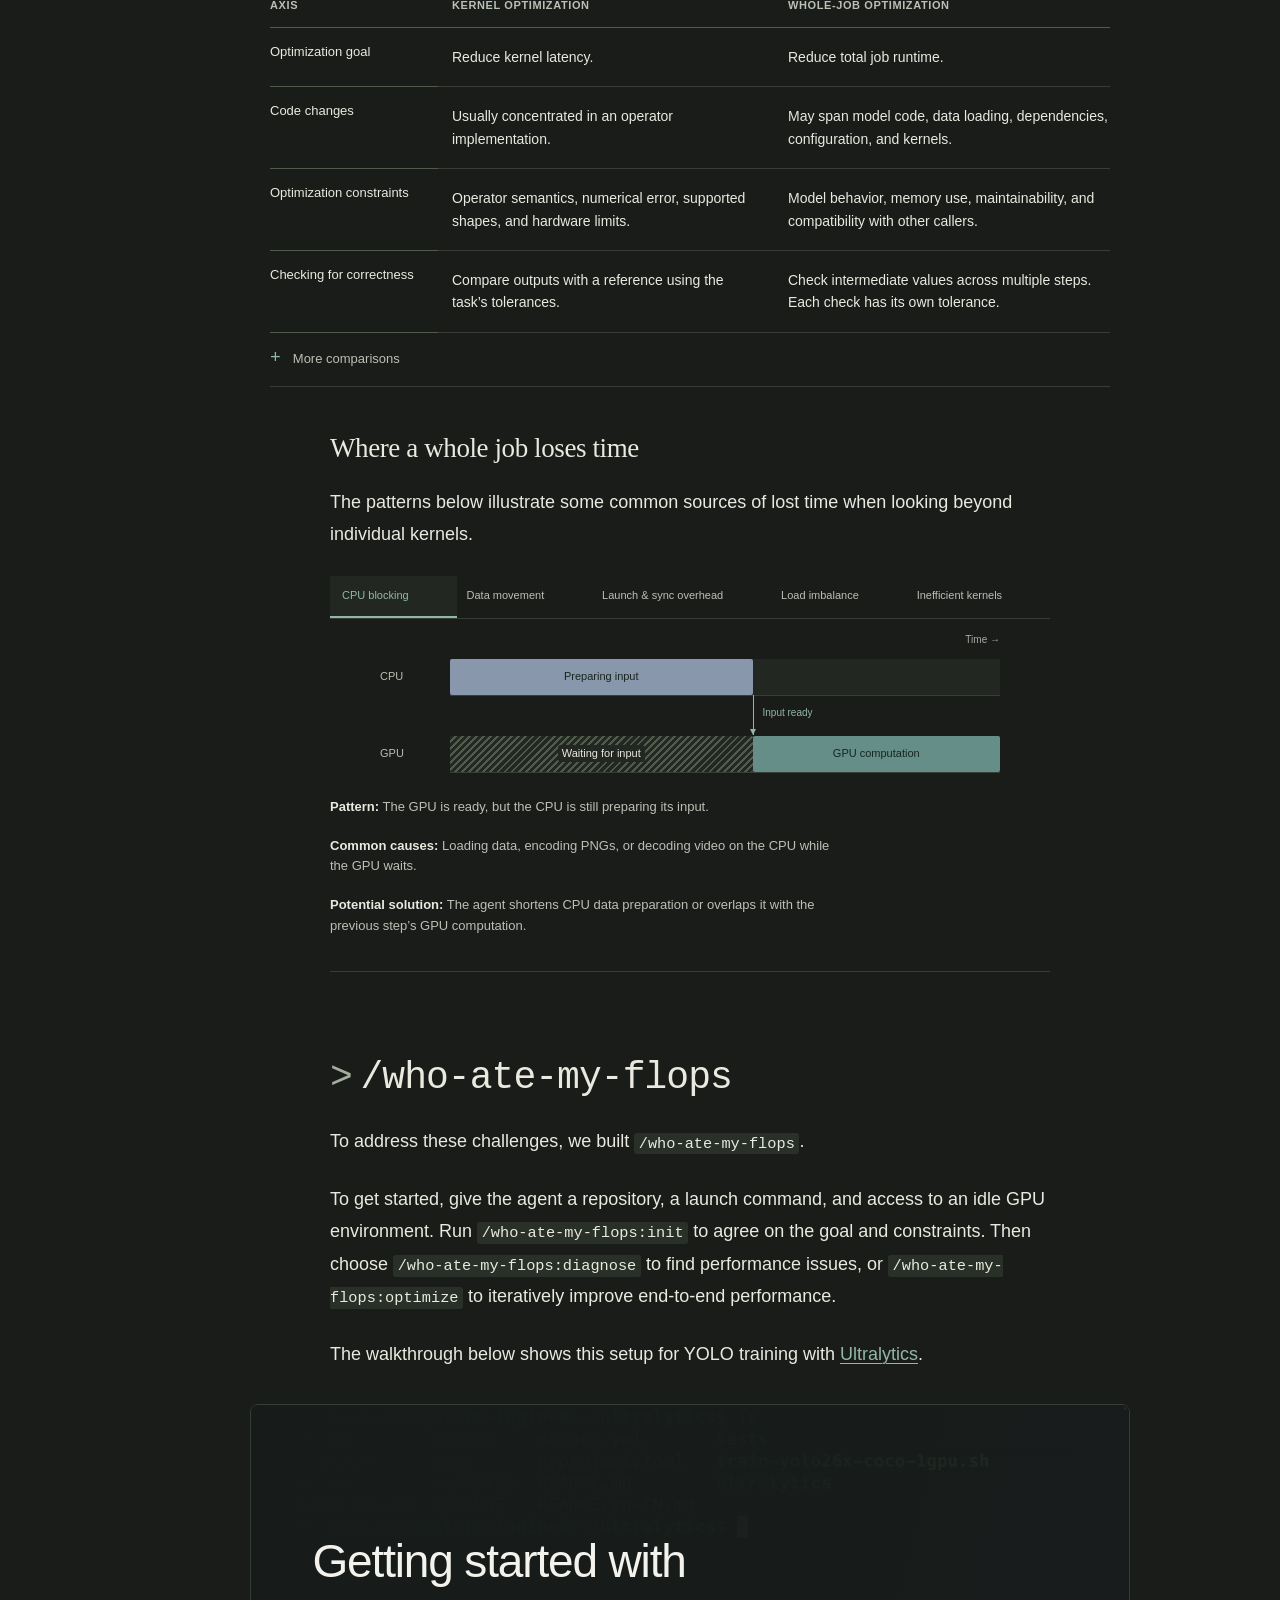
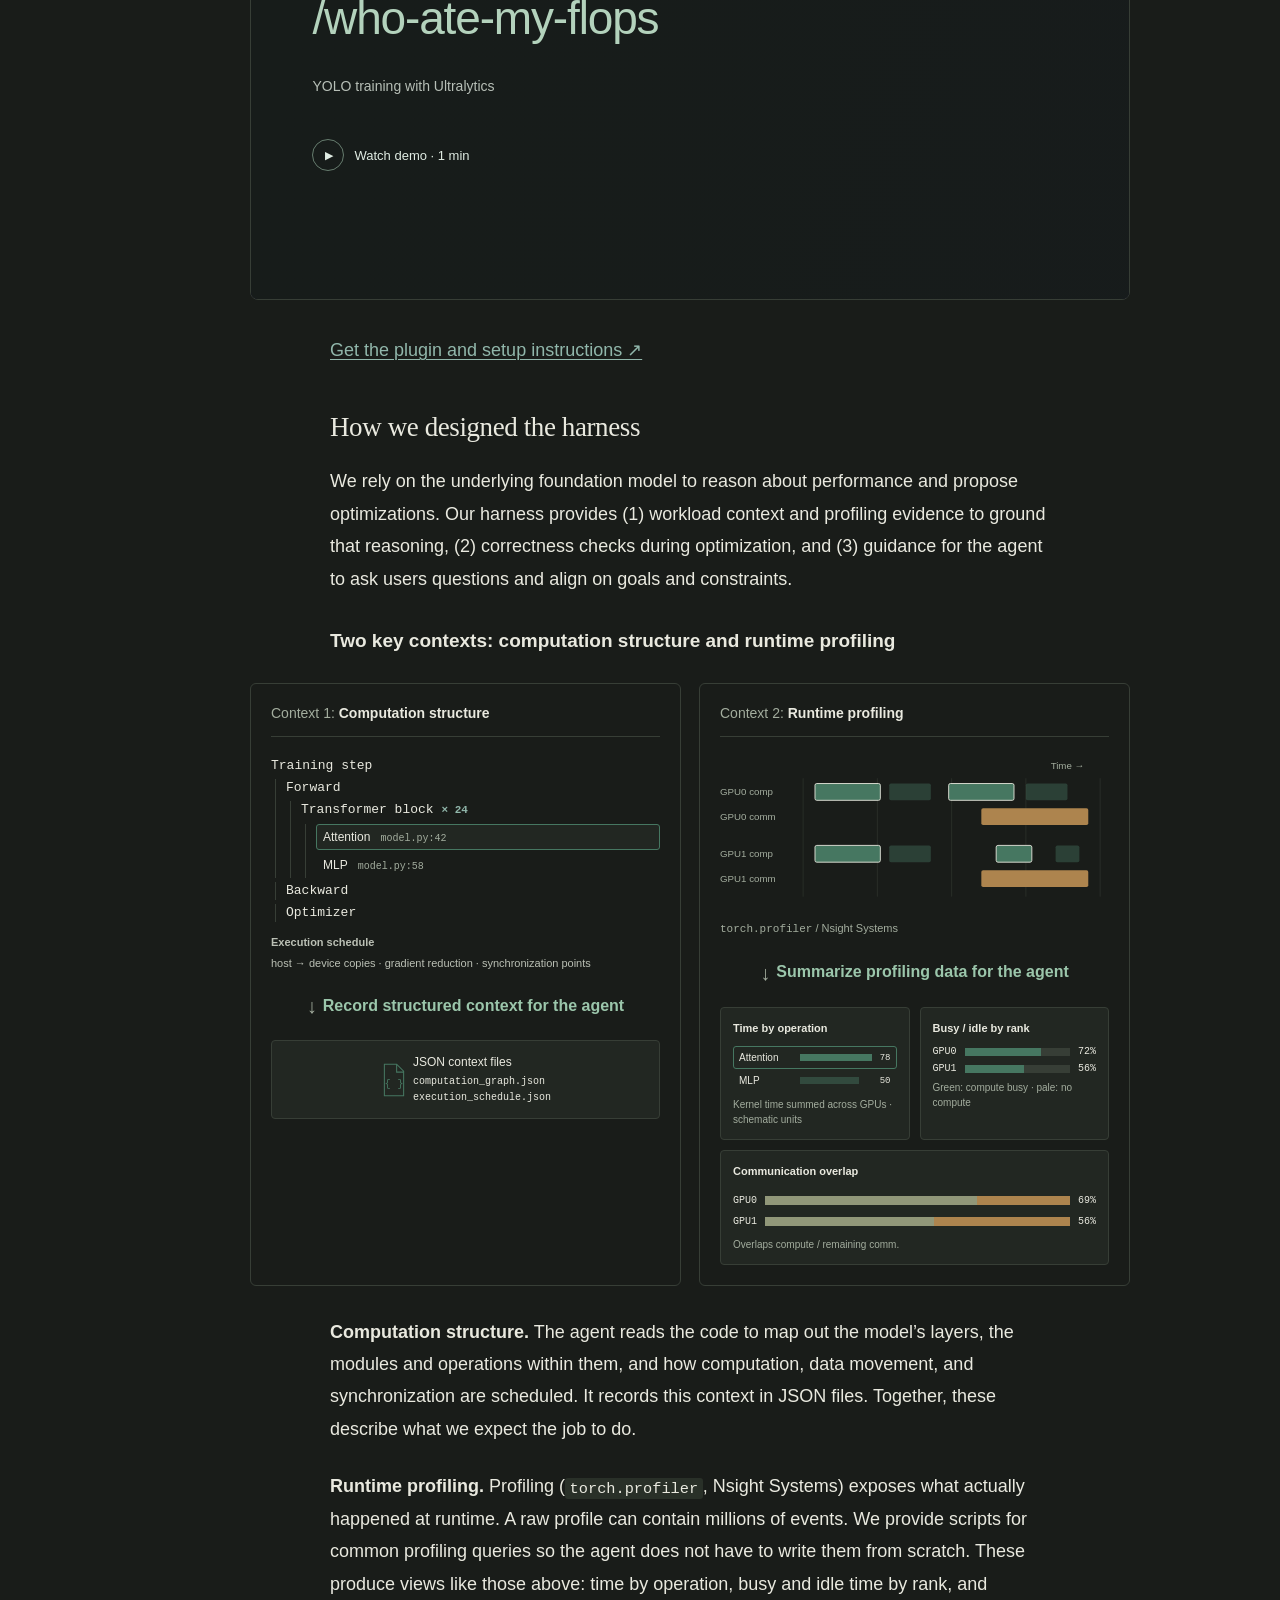
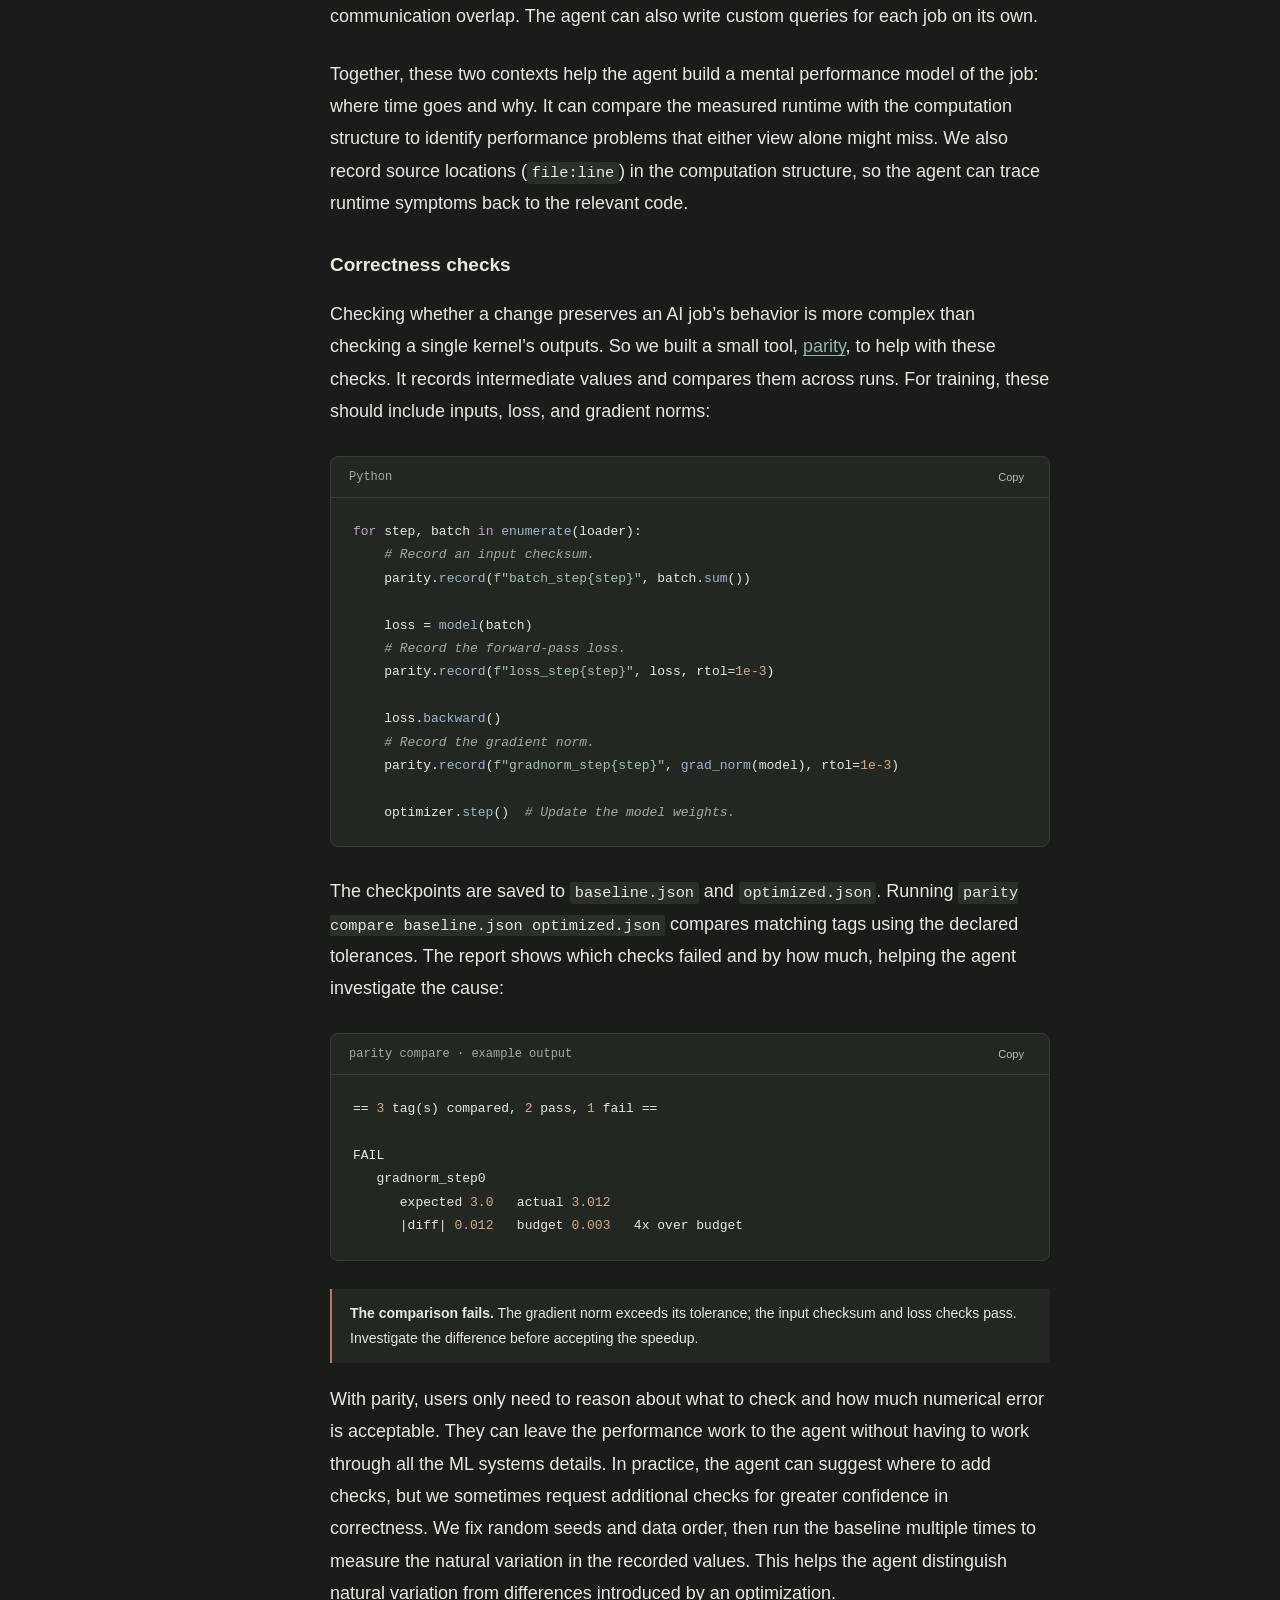
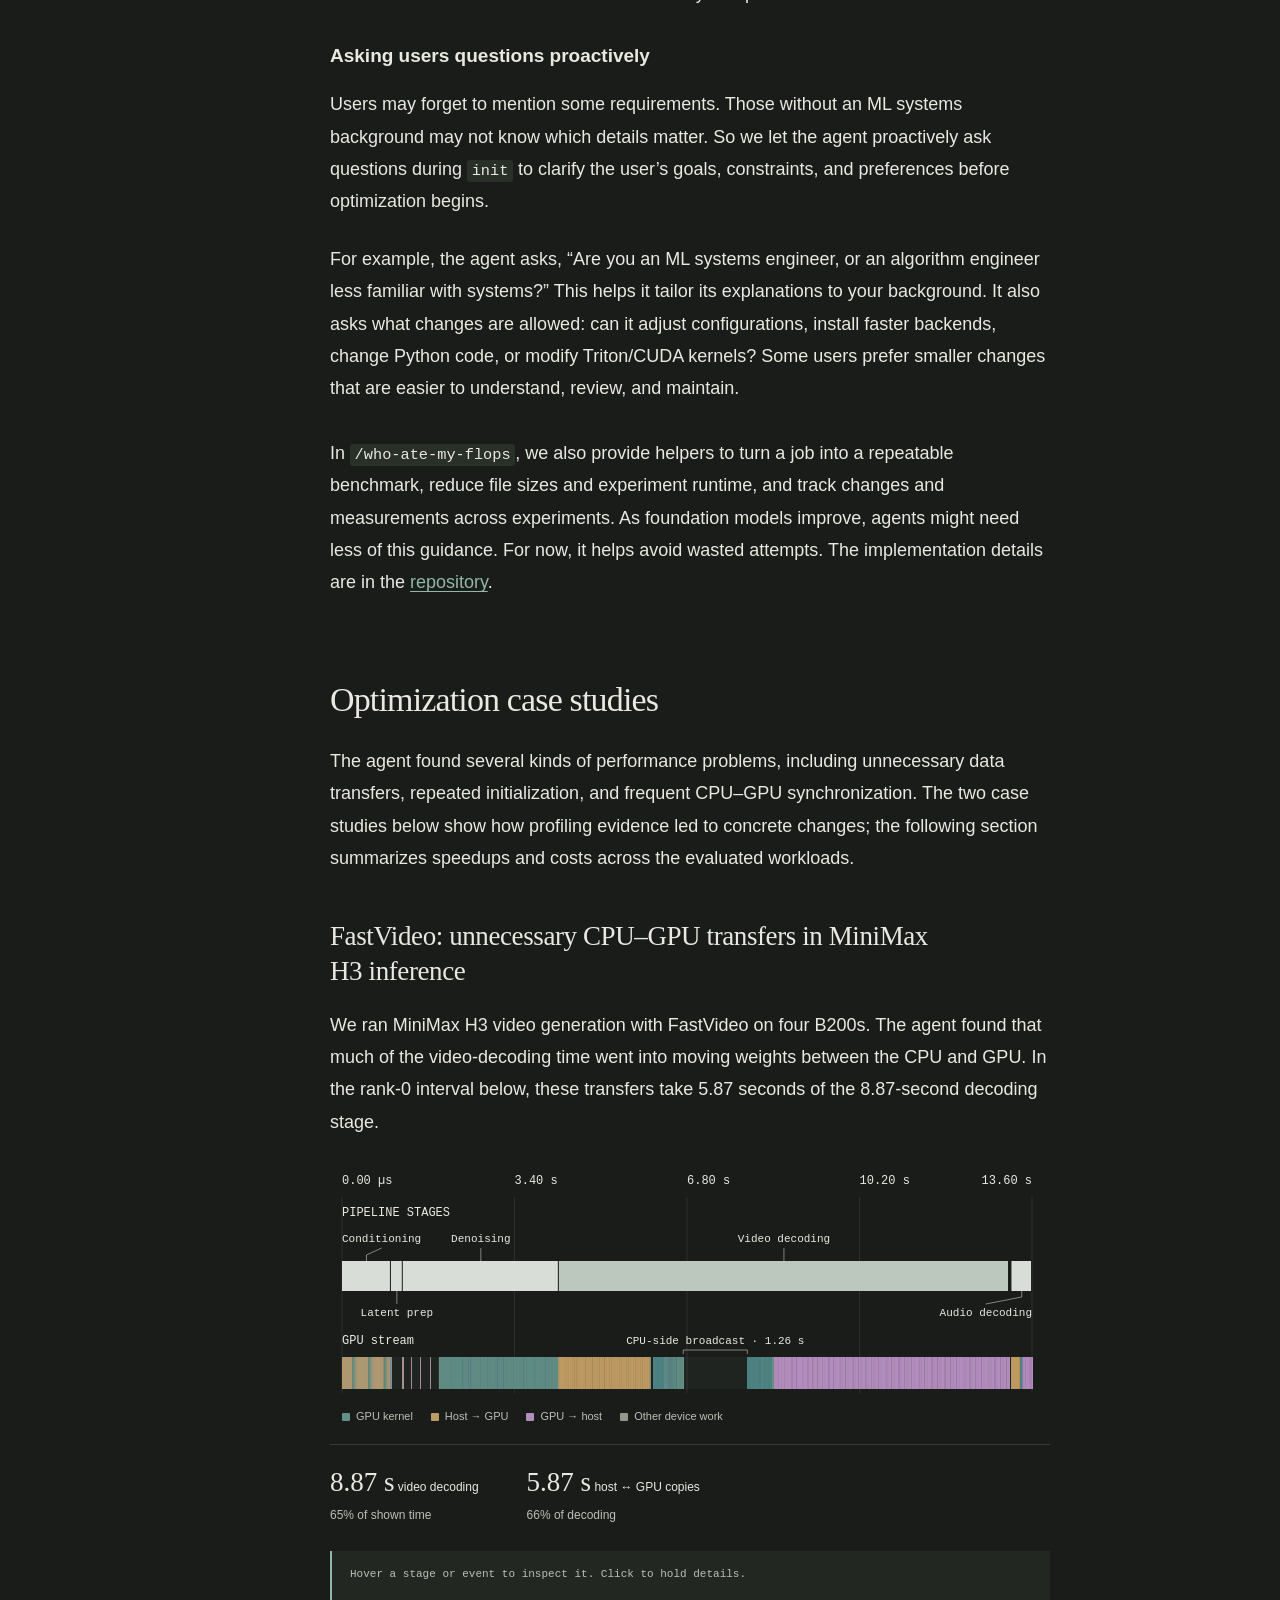
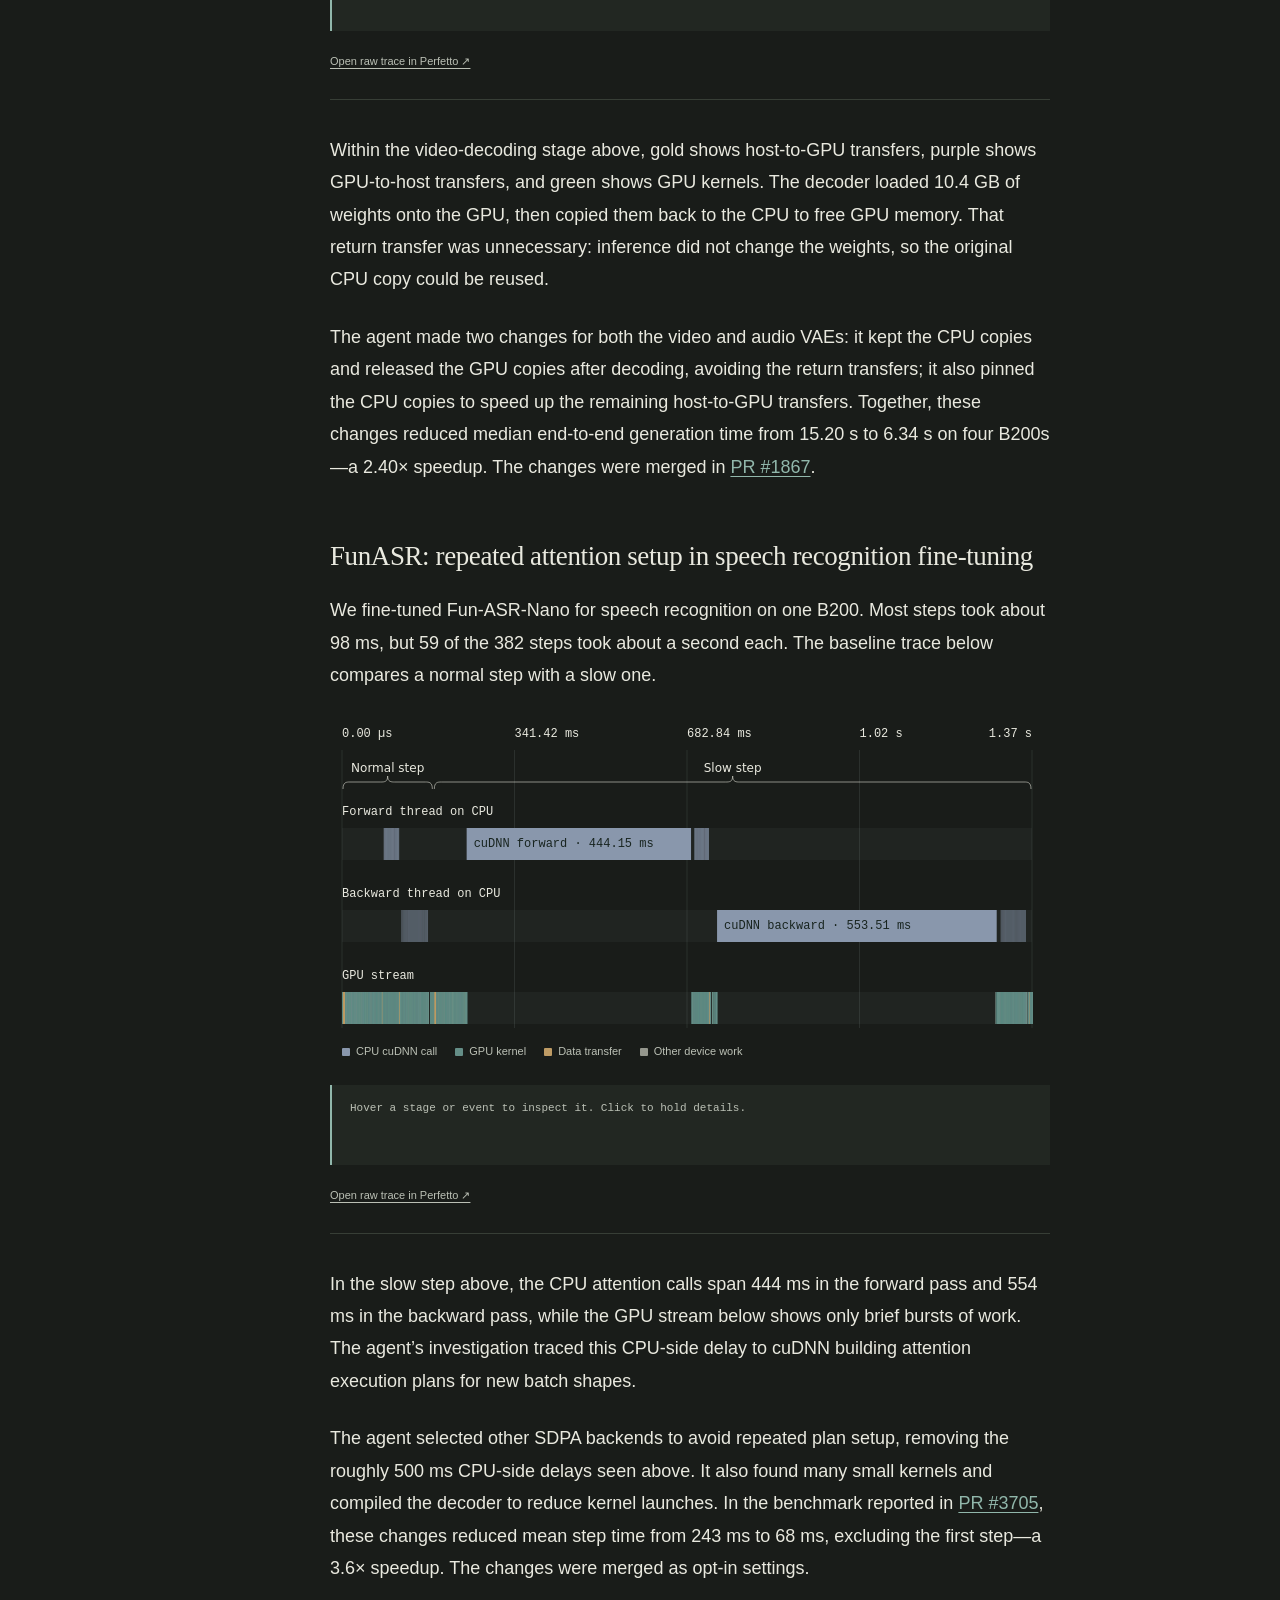
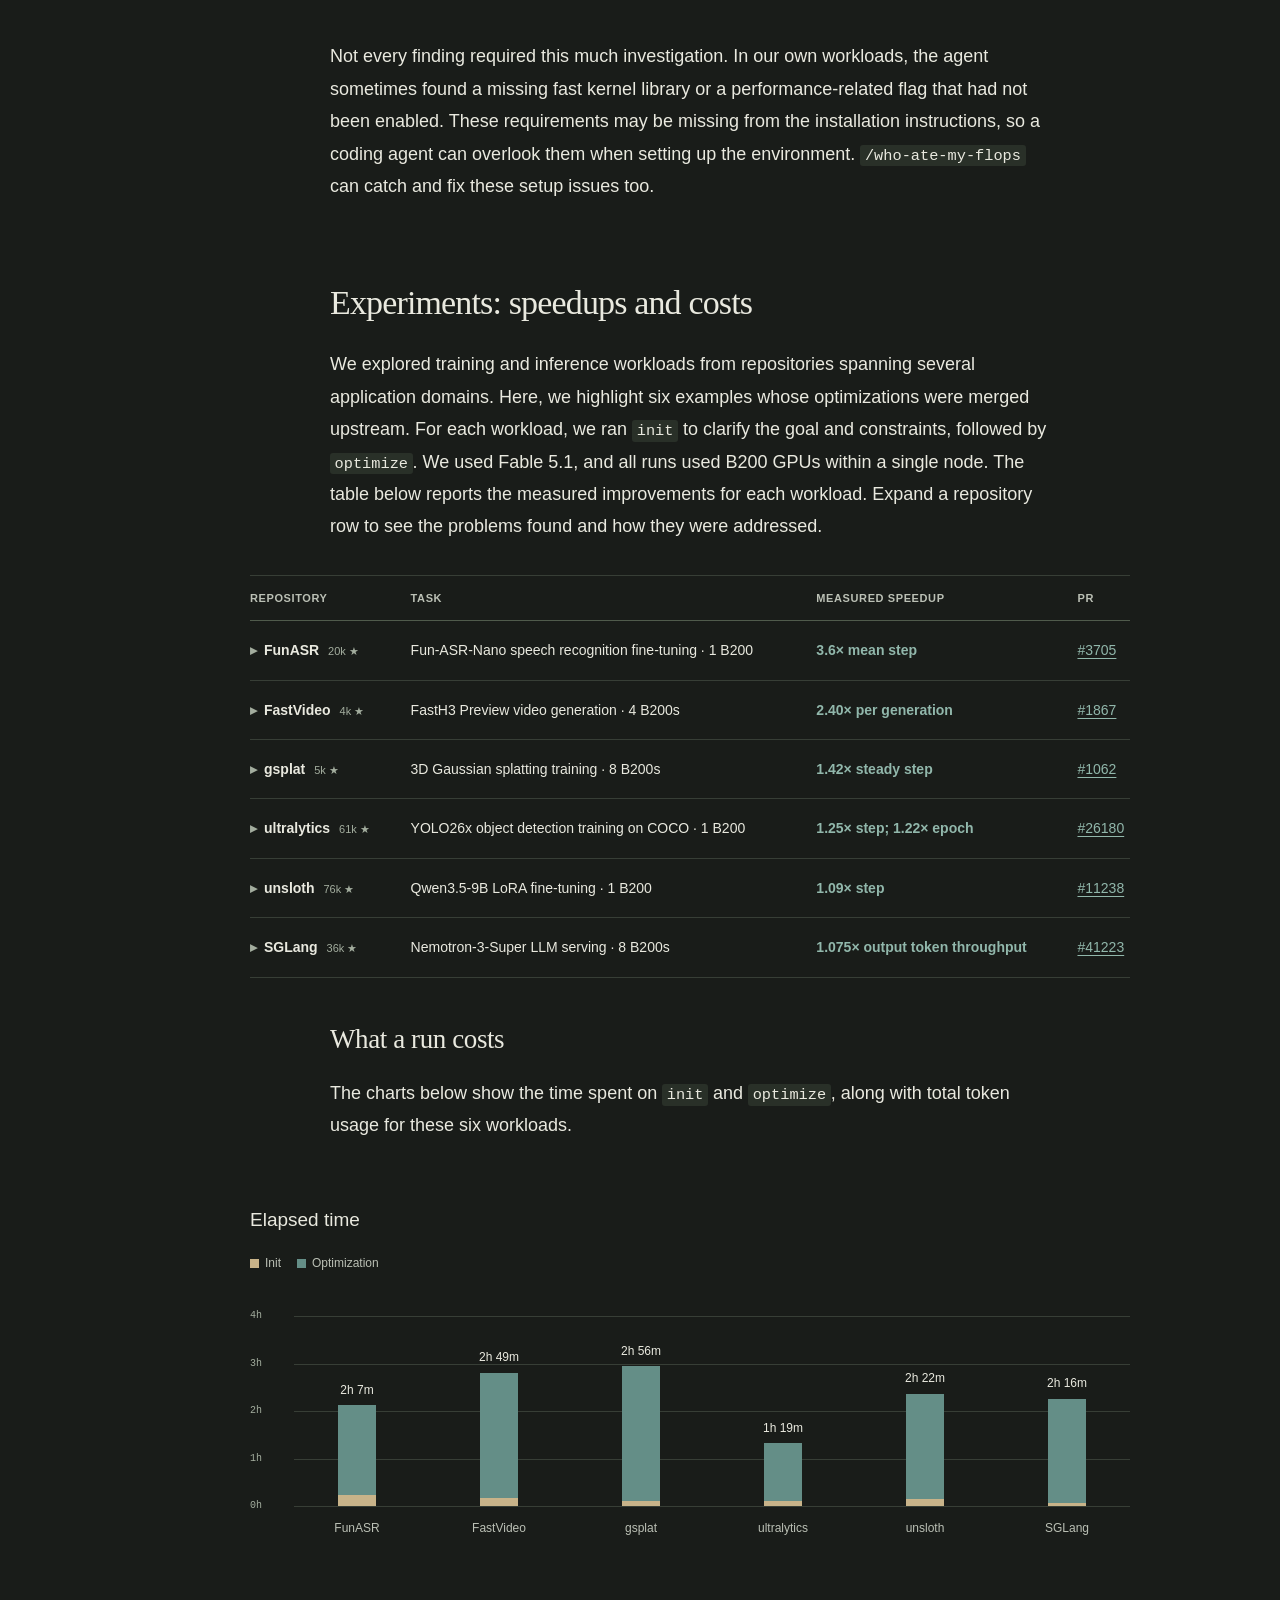
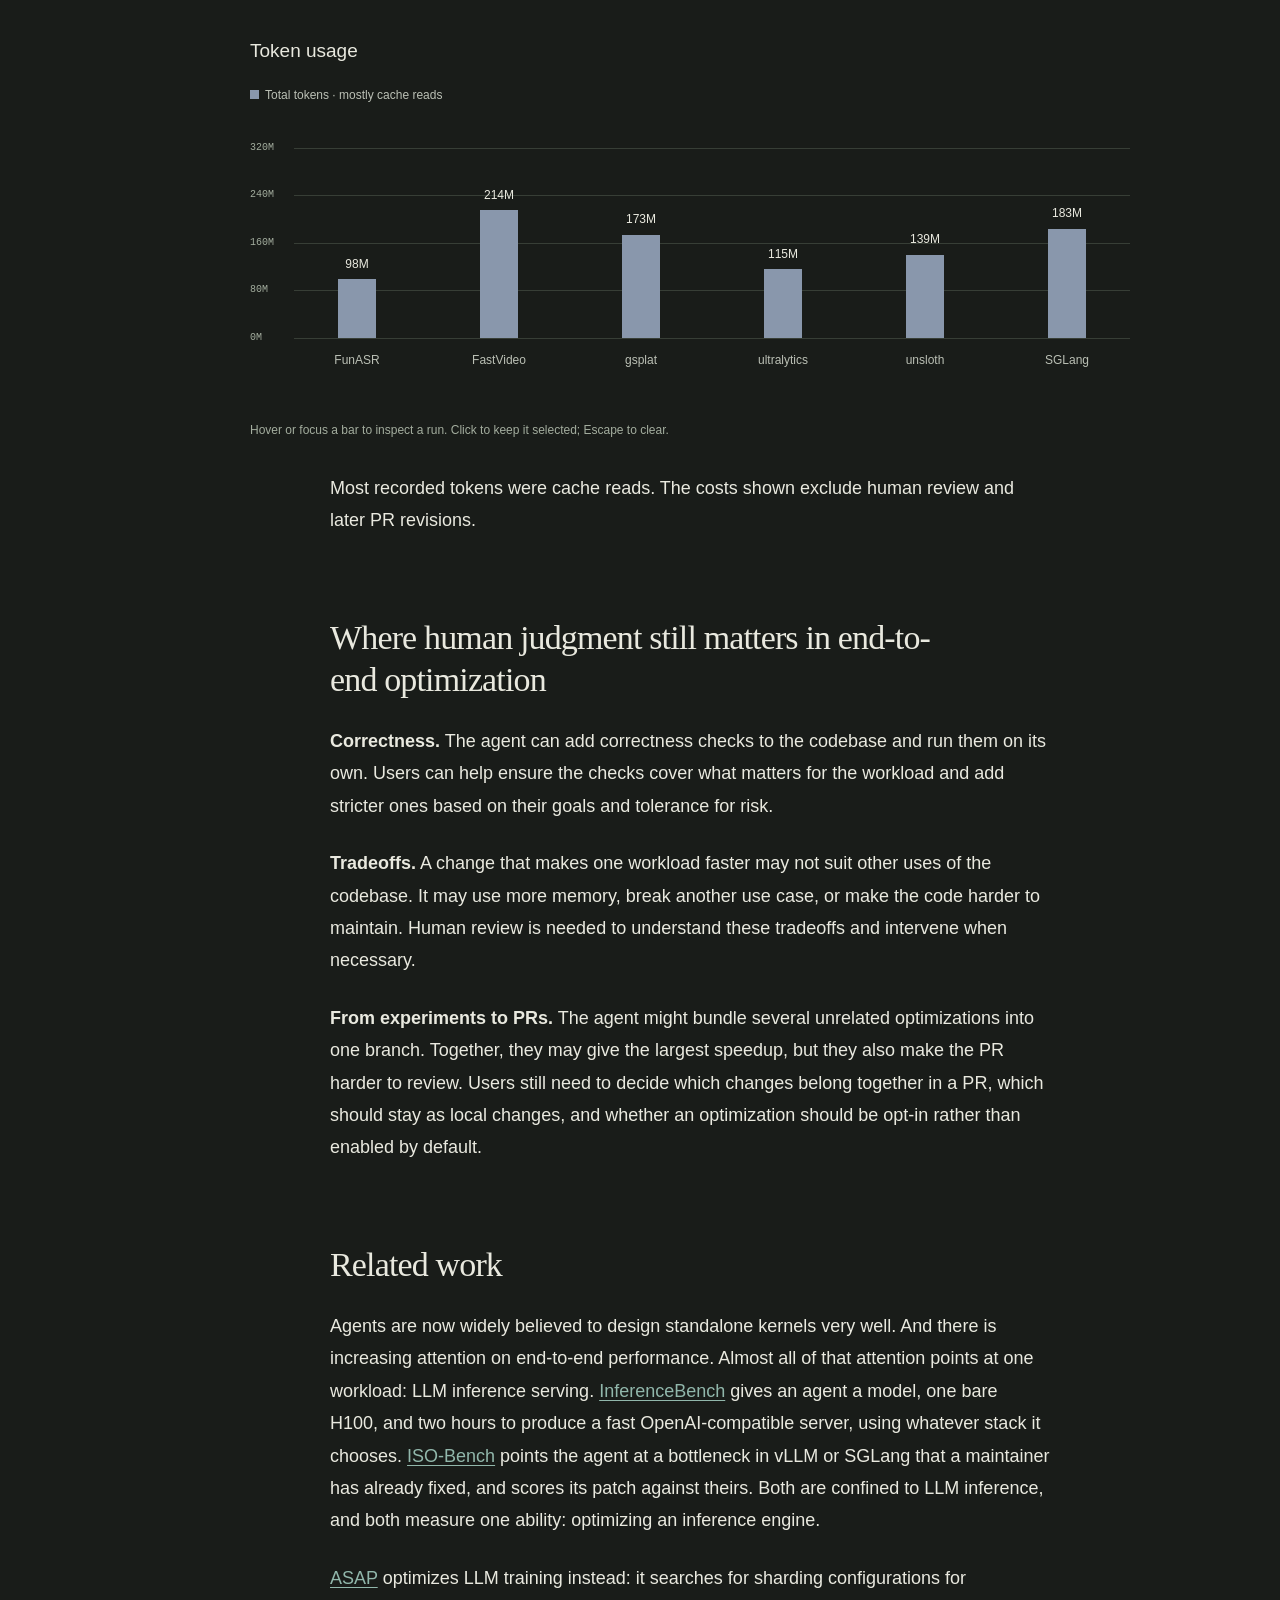
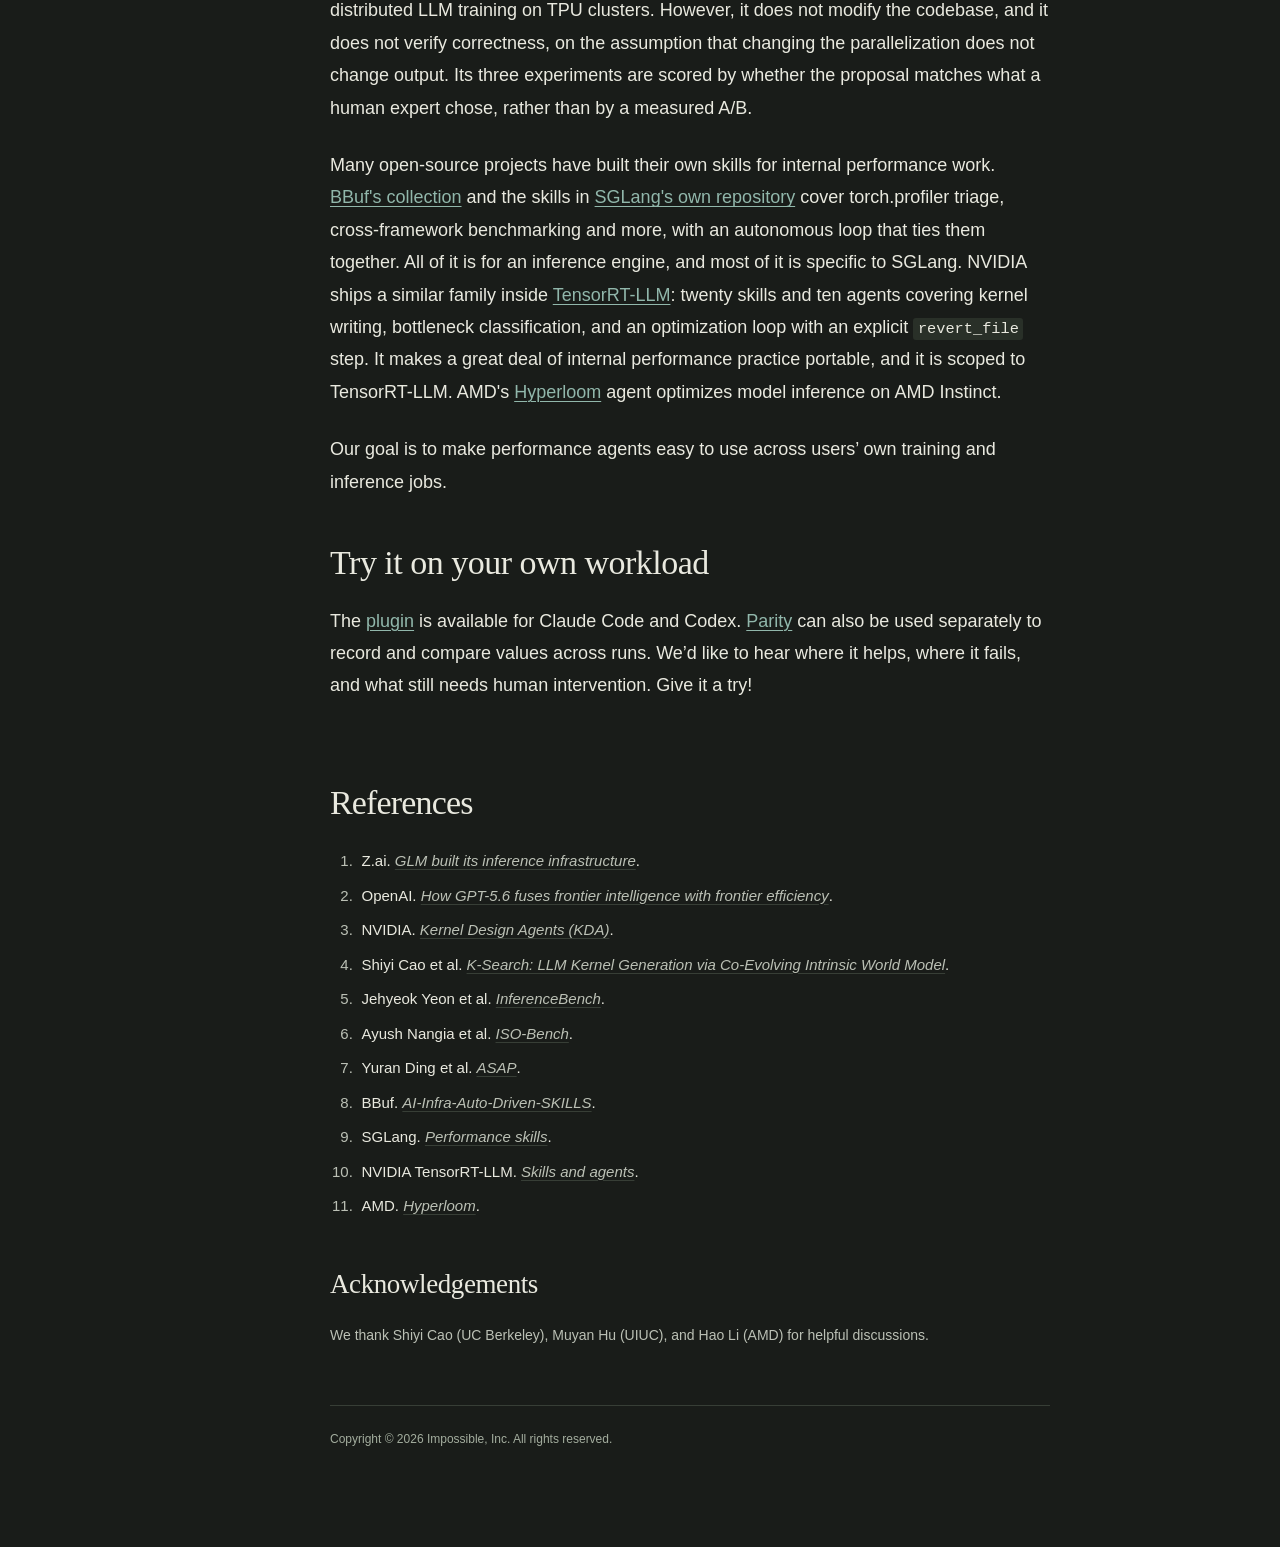
==== commit af150004: "Clarify user questions and workload setup examples" ====
--- a/who-ate-my-flops/index.html
+++ b/who-ate-my-flops/index.html
@@ -202,7 +202,7 @@
 
 <h4>Asking users questions proactively</h4>
 <p>Users may forget to mention some requirements. Those without an ML systems background may not know which details matter. So we let the agent proactively ask questions during <code>init</code> to clarify the user’s goals, constraints, and preferences before optimization begins.</p>
-<p>For example, are you an MLSys engineer or an algorithm engineer less familiar with systems? This helps the agent communicate more clearly with you. It also asks what changes are allowed: can it adjust configurations, install faster backends, change Python code, or modify Triton/CUDA kernels? Some users prefer smaller changes that are easier to understand, review, and maintain.</p>
+<p>For example, the agent asks, “Are you an ML systems engineer, or an algorithm engineer less familiar with systems?” This helps it tailor its explanations to your background. It also asks what changes are allowed: can it adjust configurations, install faster backends, change Python code, or modify Triton/CUDA kernels? Some users prefer smaller changes that are easier to understand, review, and maintain.</p>
 
 <p class="tool-support-note">In <code>/who-ate-my-flops</code>, we also provide helpers to turn a job into a repeatable benchmark, reduce file sizes and experiment runtime, and track changes and measurements across experiments. As foundation models improve, agents might need less of this guidance. For now, it helps avoid wasted attempts. The implementation details are in the <a href="https://github.com/OpenPerfAgent/who-ate-my-flops">repository</a>.</p>
 
@@ -242,7 +242,7 @@
 
 
 
-<p>Not every finding required this much investigation. In our internal use at the company, we sometimes found a missing fast kernel library or a performance option that had not been enabled. The README may not mention these, so Claude Code can miss them when setting up the environment. <code>/who-ate-my-flops</code> can catch and fix these setup issues for you too.</p>
+<p>Not every finding required this much investigation. In our own workloads, the agent sometimes found a missing fast kernel library or a performance-related flag that had not been enabled. These requirements may be missing from the installation instructions, so a coding agent can overlook them when setting up the environment. <code>/who-ate-my-flops</code> can catch and fix these setup issues too.</p>
 
 
 
